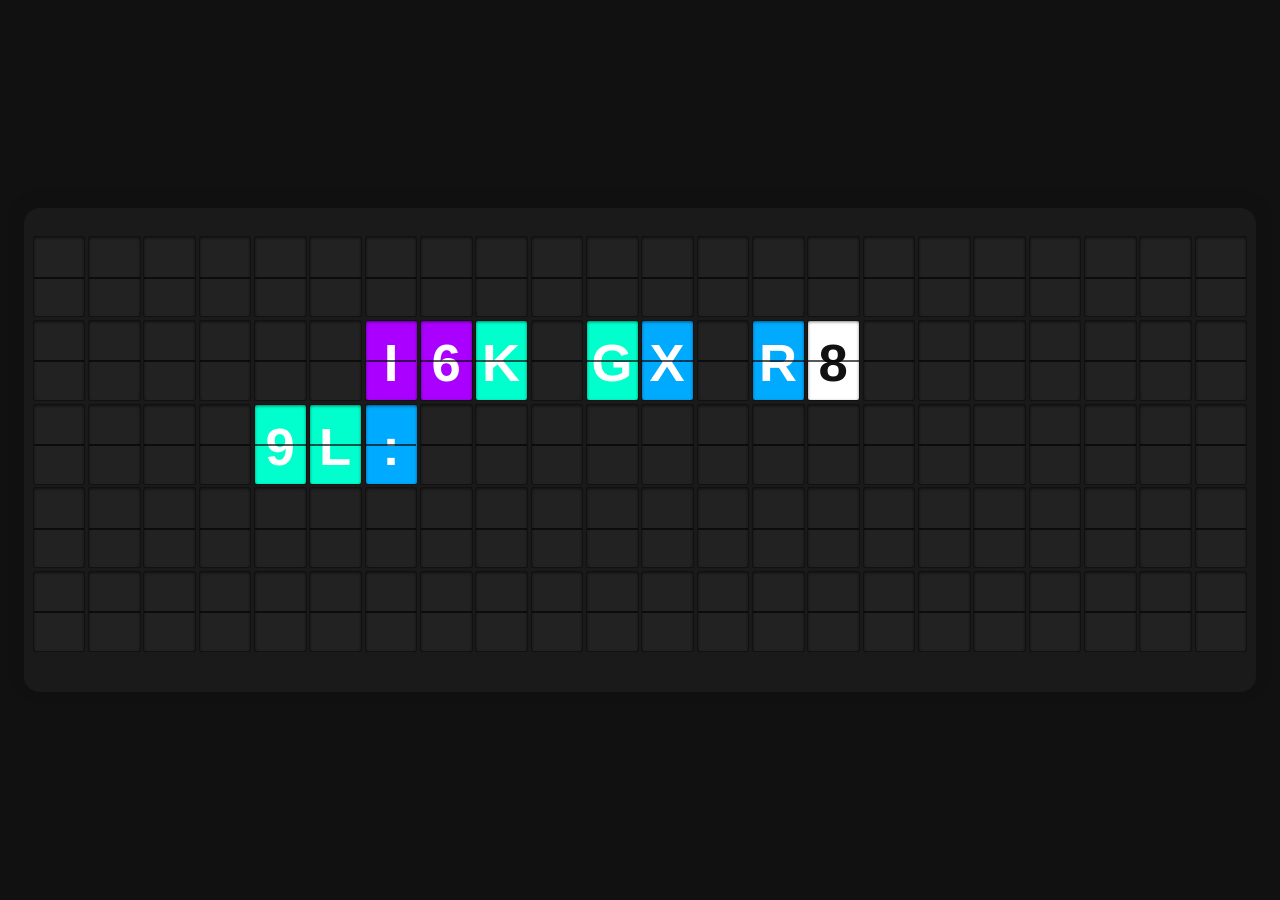
==== index.html @ 700ec1b5 "FlipOff screensaver" ====
<!DOCTYPE html>
<html lang="en">
<head>
  <meta charset="UTF-8">
  <meta name="viewport" content="width=device-width, initial-scale=1.0">
  <title>FlipOff Screensaver</title>
  <style>
@font-face {
  font-family: 'Barlow Condensed';
  font-weight: 700;
  font-style: normal;
  src: url('[data-uri]') format('woff2');
}

/* reset.css */
*, *::before, *::after {
  box-sizing: border-box;
  margin: 0;
  padding: 0;
}

html, body {
  height: 100%;
  -webkit-font-smoothing: antialiased;
  -moz-osx-font-smoothing: grayscale;
}

body {
  font-family: 'Helvetica Neue', Helvetica, Arial, sans-serif;
  background: #111;
  color: #111;
  overflow-x: hidden;
}

a {
  color: inherit;
  text-decoration: none;
}

button {
  font: inherit;
  cursor: pointer;
  border: none;
  outline: none;
}

input {
  font: inherit;
  border: none;
  outline: none;
}


/* layout.css */
/* Full-viewport dark background, board centred */
.page-frame {
  min-height: 100vh;
  display: flex;
  justify-content: center;
  align-items: center;
  padding: 24px;
}



/* board.css */
/* Board Container */
.board {
  --tile-size: clamp(32px, 9vmin, 100px);
  --tile-width: calc(var(--tile-size) * 0.65);
  --tile-gap: clamp(2px, 0.3vmin, 4px);

  position: relative;
  background: #1A1A1A;
  border-radius: 16px;
  padding: 28px 48px 40px;
  width: fit-content;
  box-shadow:
    0 -4px 20px rgba(0, 0, 0, 0.1);
  overflow: hidden;
}

/* Tile Grid */
.tile-grid {
  display: grid;
  grid-template-columns: repeat(var(--grid-cols, 22), var(--tile-width, var(--tile-size)));
  grid-template-rows: repeat(var(--grid-rows, 5), var(--tile-size));
  gap: var(--tile-gap);
  justify-content: center;
}

/* Accent Squares — small stacked blocks in top corners */
.accent-bar {
  position: absolute;
  top: 30px;
  display: flex;
  flex-direction: column;
  gap: 3px;
  z-index: 5;
}

.accent-bar-left {
  left: 18px;
}

.accent-bar-right {
  right: 18px;
}

.accent-segment {
  width: 14px;
  height: 14px;
  border-radius: 2px;
  transition: background-color 0.5s ease;
}

/* Keyboard Shortcut Indicator */
.keyboard-hint {
  position: absolute;
  bottom: 12px;
  left: 16px;
  width: 28px;
  height: 28px;
  border-radius: 50%;
  background: rgba(255, 255, 255, 0.08);
  display: flex;
  align-items: center;
  justify-content: center;
  font-size: 12px;
  font-weight: 700;
  color: rgba(255, 255, 255, 0.35);
  cursor: pointer;
  transition: background 0.2s;
}

.keyboard-hint:hover {
  background: rgba(255, 255, 255, 0.15);
}

/* Shortcuts Overlay */
.shortcuts-overlay {
  display: none;
  position: absolute;
  bottom: 48px;
  left: 16px;
  background: rgba(0, 0, 0, 0.92);
  border: 1px solid rgba(255, 255, 255, 0.1);
  border-radius: 8px;
  padding: 12px 16px;
  font-size: 12px;
  color: rgba(255, 255, 255, 0.7);
  z-index: 10;
  min-width: 180px;
}

.shortcuts-overlay.visible {
  display: block;
}

.shortcuts-overlay div {
  display: flex;
  justify-content: space-between;
  padding: 4px 0;
}

.shortcuts-overlay kbd {
  background: rgba(255, 255, 255, 0.1);
  padding: 1px 6px;
  border-radius: 3px;
  font-family: inherit;
  font-size: 11px;
  margin-left: 16px;
}



/* tile.css */
/* Tile Wrapper */
.tile {
  width: var(--tile-width, var(--tile-size));
  height: var(--tile-size);
  perspective: 400px;
  background: #111;
  border-radius: 3px;
}

/* Inner Container (transform target) */
.tile-inner {
  width: 100%;
  height: 100%;
  position: relative;
  transform-style: preserve-3d;
}

/* Tile Faces */
.tile-front,
.tile-back {
  position: absolute;
  inset: 1px;
  backface-visibility: hidden;
  background: #222;
  border-radius: 2px;
  display: flex;
  align-items: center;
  justify-content: center;
  box-shadow:
    inset 0 1px 3px rgba(0, 0, 0, 0.5),
    inset 0 -1px 1px rgba(255, 255, 255, 0.02);
  overflow: hidden;
}

.tile-front span,
.tile-back span {
  font-size: calc(var(--tile-size) * 0.65);
  font-weight: 700;
  color: #FFFFFF;
  text-transform: uppercase;
  letter-spacing: 0.5px;
  line-height: 1;
  font-family: 'Barlow Condensed', 'Helvetica Neue', Helvetica, Arial, sans-serif;
}

.tile-back {
  transform: rotateX(180deg);
}

/* Horizontal Split Line — subtle mechanical seam */
.tile-front::after,
.tile-back::after {
  content: '';
  position: absolute;
  left: 0;
  right: 0;
  top: 50%;
  height: 2px;
  background: rgba(0, 0, 0, 0.65);
  pointer-events: none;
}

/* Highlight Sweep (metallic reflection during flip) */
.tile-front::before,
.tile-back::before {
  content: '';
  position: absolute;
  inset: 0;
  background: linear-gradient(
    180deg,
    transparent 0%,
    rgba(255, 255, 255, 0.08) 45%,
    rgba(255, 255, 255, 0.15) 50%,
    rgba(255, 255, 255, 0.08) 55%,
    transparent 100%
  );
  opacity: 0;
  pointer-events: none;
  transition: opacity 0.15s;
}

/* 3D Flip Animation */
.tile-inner.flipping {
  animation: tileFlip var(--flip-duration, 300ms) ease-in-out forwards;
}

.tile-inner.flipping .tile-front::before,
.tile-inner.flipping .tile-back::before {
  opacity: 1;
}

@keyframes tileFlip {
  0% {
    transform: rotateX(0deg);
  }
  50% {
    transform: rotateX(-90deg);
  }
  100% {
    transform: rotateX(-180deg);
  }
}

/* GPU compositing hint during animation only */
.tile-inner.flipping,
.tile.scrambling .tile-inner {
  will-change: transform;
}


/* screensaver overrides */
html, body { background: #111; height: 100%; }
.page-frame { min-height: 100vh; background: #111; }
  </style>
</head>
<body>
  <div class="page-frame" id="board-container"></div>
  <script>
// ─── constants.js ───
const GRID_COLS = 22;
const GRID_ROWS = 5;

const SCRAMBLE_DURATION = 0.8 * 1000;   // seconds
const FLIP_DURATION    = 0.3 * 1000;   // seconds
const STAGGER_DELAY    = 0.025 * 1000; // seconds — delay between tiles
const TOTAL_TRANSITION = 3.8 * 1000;   // seconds — full animation duration
const MESSAGE_INTERVAL = 4 * 1000;     // seconds — pause after animation

const CHARSET = 'ABCDEFGHIJKLMNOPQRSTUVWXYZ0123456789.,-!?\'/: ';

const SCRAMBLE_COLORS = [
  '#00AAFF', '#00FFCC', '#AA00FF',
  '#FF2D00', '#FFCC00', '#FFFFFF'
];

const ACCENT_COLORS = [
  '#00FF7F', '#FF4D00', '#AA00FF',
  '#00AAFF', '#00FFCC'
];

const MESSAGES = [
  [
    '',
    'GOD IS IN',
    'THE DETAILS .',
    '- LUDWIG MIES',
    ''
  ],
  [
    '',
    'STAY HUNGRY',
    'STAY FOOLISH',
    '- STEVE JOBS',
    ''
  ],
  [
    '',
    'GOOD DESIGN IS',
    'GOOD BUSINESS',
    '- THOMAS WATSON',
    ''
  ],
  [
    '',
    'LESS IS MORE',
    '',
    '- MIES VAN DER ROHE',
    ''
  ],
  [
    '',
    'MAKE IT SIMPLE',
    'BUT SIGNIFICANT',
    '- DON DRAPER',
    ''
  ],
  [
    '',
    'HAVE NO FEAR OF',
    'PERFECTION',
    '- SALVADOR DALI',
    ''
  ]
];

// ─── flapAudio.js ───
const FLAP_AUDIO_BASE64 = '[base64]/+1DAAAAAAAAAAAAAAAAAAAAAAABJbmZvAAAADwAAAJMAAHjQAAUGCgwPERQWGRsfICQmKSssMDI1Nzo8P0FFRkpMT1FUVlhbXWBiZmdrbHBydXd6fH+Bg4aIjI2Rk5aYm52goqanq6yusrO3uby+wcPGyMzN0dPW2Nnd3+Lk5+ns7vLz9/n8/gAAAABMYXZjNjIuMTEAAAAAAAAAAAAAAAAkBKQAAAAAAAB40ModWwsAAAAAAAAAAAAAAAAAAAAAAAAAAAAAAAAAAAAAAAAA//tQxAAAB9yHNTQRgAHAH2j7HpAAAAZAAALUYxjGxgAACr/rufu/u7u6Ihf7onu7n/u7nEAwMW5+DgIBjlwfD+XB9+UDCgQBB0MdP+XB/u/wQBDSYlDNCo7MJEZFKAABwAG60nG+J4xtRKYpmHAU0MvJejkfLAFphgZkE1iws+J7RWHwpjjGolEDYyXJiUkQLsSXbmkeIcfrUSZ0evjlPmSJFc//U7L/56tZv27ydjKI9V4y2+epvvsOkr5VJCygBP570DrfbKgfBdRbVcg9yv/7UsQGAMvlAUCc9IABbh/oeMSZ+H8iFOhZ3KROyTK951DybU6KFsyCpmNIs1mDmIwm/I4zfmopfblO0TReaoopUUrKZUHVWz95i1SjTJJPFJKTyM2I29C3ObR2FWaHoNPJE69QXySWArJDK6oZ+G4GyUDQaQwwMIDk1aNTklEu67Dy02zd7dSvpF9X8bjnp13+qvgg26/YXXiwceKAowTHELhnayd1VzGdn7VKZOWYFOYi7c6+MLZkCX9+SBynTVMPCO0WaIdkUyAAADNTkYvh//tSxAaAy6j3Rcekzcl4HWhQxhm51m+XUutFWixMHBEyBcjZUQsHYqigW3wyGEamyOLKxd/[base64]/+1LEBoDLTPdGhjDBiYafaRDDInibg3Ox0UlMvkwoGAs9ZAx+iTLXvgZloLOI7u0fZ0o5JTkE4S3DPXJRgAEAAgYgcUiYhzzLfzyr/JwenRkNlQ4prfylDFlaiyktO9qZQFvpbJCQdKwOhqDZgmBYVERyORXEMweqY2YXntHH8MGsZtDCAAlUlaZ16IEGrUkUXSByAlMgeSEkA4QwtYSdPNwhflJE83eUX3WWjVksH57TCCaB6QwhdmJqFkiansyQcdyqNmeHQ0EAAADB4kqL6v/7UsQGgMuw+UnHoM/Jbh8o+PSZ8YksUiuMk9FSdSkPltoonwwoeTSrRQ+sHiBKI8CylElZ+bRj2b1rqORyFQYeB4SFAaIL9/n6coqWvXb+YhWlvOh/K8FGrTTmS0W70o/nLZZFZGh2VVUgLuLoeh5EIRiwjWRD4ibP2q0j0OlWI2Owu7JK5ctphdWmG1JseT18l1Z611rl3JJCtEFSd5MSXw//yH/14vKp7ez2xUXKIu5UjurKciZ+yRemm3bnupR5uqm6dG0EEDRIOap1hDwg//tSxAgACeiFT8ewaol1nuk49ZopogIvTEOpaXxxB4lg2XJWV7a+oCADRERTI2C0HmzW30hk8mLpUxwZCBB5WMqf0K/Ui5b8SDiaOQuPm7u0sV9plWKd2ZiMAAAYyZMxok8OE21axnUtMCMyeScYGVWRT6ePYZJ2T4JdO1WLoL83J57U7Ug8o/3t9PQHtSQdiGUQQin0RL58/9xn/eEWX3WCAamiiR662CUw7d2hF/8XKnZ5V0UxAAAQHEJQhHsG5KBE3MmS2SyqqPFpdlZak0j/+1LED4AKmPlJxiDRwXkfKnj2GRkxOlfN8ejE43nhRqT1ZAoYWzdVYhDTZIQLHiuPTj9k0Ip7/+bk+ZSqSvJK+NeOLcrJkG6ukrVpmdkR1FAAgyImEjPY7C2N4rgkiqCUVMHA7kte4fkBUDAmCODnkEHc8nWH40d7vD8ULyCH3/9uWwhzBsnk0xhc1H8Z2lplq8IOQLTaMd/pQJvOzGRNPMbvsXvTY8mPu32mqZSBQgADlyTMpsD4cWHU+H1iEsmhiER2ZKX4oP1ZeJ+kWr7MWP/7UsQUAA5tAVekvYABSh3p0PYYabCpGoP1l7liAQVZIXPut2eWbGy4ZRlkyw9JJWPrxO/jkOVaehuvSO2qSjEkkEskAjPqatUwtMnJ9SHXI3OetVYwvdfKiGYMk6A3ZsvtbvSIJuEuJEpCgyAcFTJMQrjwQh3TXg5OveInV56aBTBWrhz0eXCC3V9M3JMJbuTjd3Wra041Gdd/32Z/7tbN6ea+ZlLExSKLqSebaqOclKtnC2bNkEM61fhTrxQJlmOvm40hPhdizB7JoIIRnSLN//tSxA8ASmzrSoekyIlGGeo6mGABXIsHNLzwxGvystK8rWp5WVpzH2sQBk7J4V6fa3e2fs/5DXC7MxddqmUyqtyR5jnfEIwbwWglCstMqECAD2Eg6D+MRJLggC5DEAG45FEOTU6O9LIg2yaRzvjvBJfNI55Lmf7idOT///WUnUHJk5QT8Kamb7W98/9fvv8zjZF2X9Z4UBXjsv1MaEy2mbZWdoRVFAQQDANQdLUjrMk1dL5nOwJPCZ6VCoG8bithxk9gFqBhjCQ46DmWArRlCcj/+1LEGoARIPdP2ZeAAXoaL/8ekAKaK1vqAjBSlPHVC5RC+cz+KyDgdUtphkd4fXbnfb2fekknWSb9Evof/qfkjmzsH/8kdDP/7MbxwZKudYarjsqtlfzrjPgQ2i7hCr+hc7x5R4XP/+h3iHWmZnZ0ZVWyttINsAABRMCIUwpJCUIICPlDoHCBmu7ozRUB1ErtDSEfzJJ5ALhskJ102mWdux4Mjw0KbjGp5c4umiKpNy8bV9//P/ebJNL//3f///UJ3MpBdxFOqrtlnogcx/qAlv/7UsQEgAps7VCc8wABlZ8rcMMxuT8g5ZHgkIx3KeGzpragV4IemN9pL6GTZjuCpNWPzGw1I+eefcl0qWXjpZDHkCDU0Jt+0Z/Eff+ZIQ9QsprWmYTSfTDMi/M67riDLlbzsQEOcGUBDXcdKyYUh+ClSsPrnwBkyzAt43PO3G47dBgcpR+LGKgnCLc2f+9Fqo1ITDCsWLmWJ2YF2uyzZnuxlCXiSVVB8YlKiGZnCZeak5s4fO6ndEiHGxW9ryoRsoVTyxFqclstkIBBgKBmBsqR//tSxAYAClzxVYYkaUlIHWmQ8w25BmDVqAHSHAYTHSYGTsE2JzSSSRUt2E40UMOqR1BEx2GJyBka4vb0QCAwgqDsrIRf+zN//+woGJBk1Y2cBNcVSZ1yCBLBfHblsmkKQRAFEYKEHGaJmq480qwopfTqBK2MIWzQUlrJ8pjSZ+H4nlMrP+YEm/sz06HP3bSNCAgkYQdEwpiGPXSEU6ptMx7HZj0CBrojoDo2dUYbBUlHVEEAgAANQ8HoYi4fg6PCMnEZCfGATCfAuOCg0ukOifb/+1LEEYALDNdN1MQACeqfKRMy8AA6yRroIJDFHFCOao6IGA1MMIQma/PEhBWHYYOD2jSb//iZ+K/g37VUixw+T7KgcSipkybCUslWnHNo0iSxN6keGmA8mVNYeZrGDDXJhLdmaxGfcQ5EaTAZKRXU1yVblOrbW5ItUQFmKk4URSHE5qCKnkLpiaKwZkmY8quAmYyvcP1EwIU6/RJ7MuY+Mxs/LGwY3P5WNegTRO4HBCbYjA7xJDrplcL23LHnqyKbEe0S6flWvtlPnAMIQEAAA//7UsQGAAu032OY9IAJURnr955gAylUpXHdpHBntqNEbWBZbcBgUXl4BAgEhxRfUMicFQ2TuaVQq/8A5sABEF/aHq/7+kBawoLQZYmzSLya//TNsNqEkrVQqsy///5QEDDC7f//Wiza2RyIkggYA9wlLwQ1KgEreAlBnHysrtD9lsUkTQcmFgFiJZbo3D3f/7R/bpntCozKs3e3yHvvZ9g5O///D34z/t/d2QiIhsbpnnntOtYR7/XHiIiLtpp5hkjIQGAXg/iUCCEOU37gNAQa//tSxAsAC2DVX+wwa4FGH6msww24DlIqu0OZqB06K4g3jVIqGbiqJldDh6mMYjQmwGKhk5w9Ogg4kM4Jin+SidWAjfYZxiNT+o9mxa6/wGjqyTOARkQZIgloUqSkiACCo3DAclQ2wTB6TqT9QQg/FLcQo0lqqOKfNRY1AssGJH0lhiFILnXXhFUxlnlnuY1E1QKE04Wn+Uu/8N/cgMyiGy5iHJq7eWhvRxGYimlWZkZxIAQQUgMAu5jKo+pi2JhVLiI8XTIvIBcw4L9xRKLp+Qf/+1LEEoAJ6JVTx4zRCVIe6fqYgABzBA0CV9EdyLI3vK3yXWgpZSAKTZC10sOJtP/ZtlhdD69e12YhUWUI1OmFXNIcVIAACBIDEWBaVBWpKlSMAOBQwFQBvyRCBUJgAxQkGDappOsRRsj+ZVIaJs14EZBp8Sv62Sw2zbGrTTHcmXX///L08rONd5rqjDaeIXR4n+c+kmum0tc0ljTYKBIDIAQcQkjOFu5l4UByq1dJpCVYr0Nbl3CVJ2sCoGBCaFpu3FBaDkH43qFlZ32LuoYwxP/7UsQegBIxLVW494AJdh3sux5wAczzJ63qzOJs53hwfsGCfvmSMqI0CMhzK1w4DmPWbwchxIRv+XeaW/l7DZ+sofZHkgDoxHiQ8wb58a1tyvMfnEQhYQhtQtZUbP/////9f7///6LOsKlnaJeadmVmM05AAWgAB4m0kVclm062ZxNIIUf6IaFa+RqjBaQnoRGgQCcSihA0RBWBUbD5EFpuYTxOXKhGBXjUa6pIljhFHj//5yjWy//7mlDUU5R21WY/G+FCvzFHlzZ2ZRYAEGB8//tSxAUACozhXdzDAAlHnyt48Q5pEJEUA9OhaJBbPzsOiSERyH5voJMmkMn5H8b/yFaWPB1kC53n7F7Gt6yzM24NsEx7////////YgeonSDpmI7v1rqHq9IZ0sQ6MLKm8Gjy6qKBhhYv5ciDj0lGqD7XBLi3KolyrL63MaRYnC/7b93KDYw7YXKcTBAQVuGM/ldS0KJLCAQgoyl///yARmsarIoCJGNiOKUYc6p6lKD5ajtVJTZAEEAAPkF8QIV0mbEnj1MEZQF3MDIZQrErKSL/+1LED4BKRNtRx6RnyTsZ6jjzFfHd9rQ3qs+OHZKpkGMyVdYFEkp3bU8VIxBQauCp/3W0vLsKvSiBjIJOhiDM4mYkhEgk4RWkMqujIQAiiRqFyOQyUIRCOsZSXVTqxuPUfQeuz7MJqfdY9j2TUx/pyr09q+ICfzNr/n7bVpM8MA4FEmlL7/06lEXZDuQw0mcm3K0rZf0fTFNGQjIAAAAWQmZ3B9HDBSkWKulBc0Lrtq3MIg0UElDzBdzCJF8ef+Lv/Nk/wOkXMe/5ILDpjgqhLP/7UsQdAApo+03U9AACYiNqdx7wADDEHf/////+4nFD9B7e8zZUskMMdoSP+SLbczltkbNQQDAQBAtgAJ05zLSJTShSZ3F4J2olUuVIoUQTVSvC4EoRJfGBnVxcDsO2IwF9aW7e0LJ+JnCMlDm0vvhtsKGdcBCNxdvChi1epI8U7Z/cnZMA6EeyE5FpMsnqFUj3xSHp9TTO+DrHIHJaU/ScqVGqOe99WhTflkKRHRkE01Sr9quAnvuDbdaf////nPO8juyoKkl6Z1SIgxYBMDvE//tSxAUAClz1Wdz0AAlGmq30xBoz8BirCFGWqi2orbMxlvck45KuAWwwJrsof0kTCEjRw8Yn90/8QW0O9I/00GUWUQkzkd1L3zBvd8wo54p+hrvzu8Vbc1t03wMPQzaO7WNNJtQDRiMA8Ii/1aEfmRoWwDAfCUEBW3Csce4WkkenVXBjlpRbDzOntU7/9pRluaFhcIRZVPFY1/o1Fq7tqIkwcRanmmvOaZtc4CtIH6V2xy2IIIpCmMc3kkcpBSCp5pVLaeStkUiscRCaJNzd1t//+1LEEIAKEOtTZ5hvAUod6dDzDfgqx4pPePQMsvqRjLMLMmYKZyNQpIKaAjFRPlYGKb9/Tdz0R0YQ7FYauRMikwNpyQu2luoKFj4L0qi+GWhRfTCONSnSoFa1vVJgFBhQFtUYQjsx2a5vwuiXca0/9zSzWX2+FEwY10yQIEM271V/fx3L0sYUS9CXE2eTE2xuDJ23wmyQXFZlZlEtBAAEiFYPsZx1l6JYiUcaacN46Tpai5qGsGCGCtGOY0ZNCOIglWVZnIhh5pJ/wWbENf9KVv/7UsQdAAps01PU9AAKXp9oczLwAMcL2cUfM4tX///[base64]/jZRUotpKnP816XiIZ4iHh3Z1ULbJ//tSxAWAC+z/h/j0ABlQHSs7noABGxIOAACTaLiXkijqRSsfvqQliigs9dh4HgHgcOGhAJgbjIDkWvgs+BVnFf8PyBEsatCock/aXi5BlotDxrNq3/z2ifr9//4sKZhbvdSNvlf///ykZ6yIyrCAgAAHyfQkCFKxc2VT6VoRbe3JxDNcToIQiOSYfNXzanokFz3dbwYlVQxVHpTVUxJYuWLhHb3f//8K7v75BhA6kRKneeUtyK4QgxEAB98B6lp2aUVkNo0gLoyg/C+l7WzkQA//+1LECYAKeJ1fx5hxCUKeqrDzDfGh1FxREeKod5ScN/O0ECeLRn8zGy+aINiyNGmdJR1Cl41/I2oNvoQcjYnpiZfTJpZomzIJj1goKTCysEG6TYF2ldrl1iKJBAaRJzIJ8okDMmDyjPVOuD+fsKhkIZQHVssosyq5Mt8oz+66VIFovVNvt1l/sj8XQZxAgboFrMx2+/DtpGd2uhHqq2n0SpRCzZRoNVaYZFZlNEQQHKQBPGMri8HKpDcZ2p0qMqQaNFh+IkCgmdjQi5q6IFsvof/7UsQVAAnk9VfHmG0JSB5quPSNGVo+Kc0DkjBG/Pi5wMBgYK7sid/kP/iHMFkVzL3Xueqd2BHKOgccOyqZogIAABmCMoBfIIhpWINeaTphBonIlIRpxYIKnEKYdMDFBN9EFIJBvSi0sD8ADQhROLUG5jxBWQ2D/WH+LggW2S3sHQsGaYw8u1OuTg3HKoiJqnh0WulwF4DysOZbJIPjUI5THha2JJ08eo0iHBIzOxFD6/c/x8snuQgWcbmydBCd+uxpRd4tGlIXE1EZ3u/PZAAW//tSxCIACkDbZ8YYT8lJGuts9Jih7/kcrnMpIuNR6mx50FqfXXb0gIjR6i+nKX0kQJWDA0kJxGJCoyXcTcFRKaf4o67bImil1JszHuZP1yMu6MIy5Gfkoyj5iUftVTP97yjJqLoqNIoy+NWvkoySWiu5/Tdlal/nLb2Ag5CwMAUBuGYLjuCAM3hsbnZafgL5YP1iJko1/90V/OlrK/7nXeiuXZSDr/5J+WauC8T8zjEfg3Yd9WO4NxCOCYrwtGi6GsheiwY8d0JLOaK6MiBACgD/+1LELYAKNPlXZhhTAUefLHzDDdE9k8QBJQCmWBcuPj6V6omkofUqZnU4mN5ZVEDZ3oT4nIkHSyDUvzydHeAyDnXuX/2anPVPNuaQRRYYOYjBUjRQm6Ir1wMGGB1qs0mvkYSE5EaQGTwNBTnedmY6RbGVFHaZU7luKehzdexfI+YNRQ7b6KkiRRRI55//+fp6clrQXaBc6zNv3O8tXppyf89HSRRkij915nPs5lVVJJevCSxY7wrIjGIoAggAAfAAGQKUIHiGZY6mDoixytKebP/7UsQ5gAps9Vd08wAKaqBqvzLwAN7sDlAIhLUBRvS5QBGiErFxMxhbnKc3B5KAYArhfSfHgTwQgsAyyFNyZ3Bi1JepjQFLjEqNI4uZX+bbcDrZ3Ay36vLYZxTI7RpF1aoMGLeROMiHqumKXTp/FuGN//12f5Ly5nmoHmv+bKaVydV73G90/tv3/c4exVmDiFl2ZmZlRtFpQB+O8eYDmLkqWQ6S5Ks56sRonkeCjsFmFhSiASkfkd/lPiEXbk5Ku777l////5j9ssEU9Tsxvj////tSxCCACkC3c/zzABlPnasymGAB//Yi1Hg/cFvQFnYOENQBqNY3RTStAAGBwMhDiaBkYCaPSCoRrzIQV5kJJDTakENIxzxLUnhun5n75R0kcOSOqqz+mh5rQ4yUbmf39a8zNVvrf/Tz6rWrGp59JG0SJJPPkjTZr4XHZDWVd1RUQgGowAAAAcAAAADa480yMYSelYZa0RdNQFtn1QVaFVHhlPFowE0M8/kiXw91ARg8FOciGJ5FsKfVaLZ0o7Z7MU6oP9H7ocY/VcCqA+yvXtX/+1LEK4ATWRdV+ZeAAUuZKfOegADw4jHH0TsvZPCHl6IyTwuSjlJy3q3Fokz+PaK/Q05XBBiZC6kyz8sP2wqvd2TX/52D/OBNPXNn/hXrCfPq6//////i2L1OsQAIDArySnirAUqFJhFrpzjKxgQUJWx4bOKF8HmFzd4kJQeCANBGJZ+ut3v//iv+g+EwgiEyKMEMXMH1///wiJb0PFRHIVhcHxA4QcnKKDF6NhlgBgAwAoHUS/JFw+WblEgVavbvKu0O//+TE4Lp524Wb6lgqP/7UsQSgAtk/1lEnTxBTh/sNGEZ0BtQ6bhCqTybCEnIIoy7WIwgIGGvM//lBIE5Emix4xyguwjF0C+4Ky5pBOa6NLJ0zAufHEYgE9dsNiYAQANAChIfUQIiD0T2EGRgq56HBfZsTzLv542qo9F2hijU4m4a0JW4ySgNIMTQKnf//+/fe2LqLh0kCZRkpopELoigLQAxUkpXcHh31SR4HVfttqCgBUk0NVSj+LiKEoNCeHxifcUW0ZuYeNP3SvpbVHaSjWdVdN618xWeqv6JldoE//tSxBkACnDZVWewxQlBH2u48w4Yqw5ZiUmLOdtp3n9v+7tpelX0spI6isM/3SUIHcSdKhf2QXVBZZYRYAEGBdxiCVRci7bFuOfivjoQIe9P9WtMBl2/E5+fttaAa06LKLo+uaID5P84EJq69aAEIk+8Qzp80vTRLnoXbJRdA+CJd92REButdkn2jIABA5E6KZJSJRSk5UiHKdEnIcjuSDoh2hgZmFxkZVLJHpLsGcSAoKGZm1sNpVLYcMZIR+tIzb/mzXLyIKAqgEBFgmZXWND/+1LEJQCKPPFZh7BqyUmea6yRmeC/qqR8FLsk9m3+aREhUIB1EKBUIQ2BgVj7gwTvphHKBgtL4AQQjIEnYjCLFN4vobB9VlmK0hKdmTosQGAZVdprNi3aamzC62P7KRJmHEQoYFmFnSom0Z/7uD2VWGZEh2IAADAgAsJTBEDwfBMOJgbNLydQeS0OzETyU4cKBbaSNQNlgpagtkt8nMJFeiAuFJukKCKMGgV1ef//94pVulL8VsspNc2J9CYY0DvK7HOmAIwamxeyaQE62Nojd//7UsQwgIoc+1nHsGHJSRzrJpKQAIjfdwvby62q3+tYTbScu0ozzEzZ45c8vNyjpA9W4wIlyVErmxqX////6aATAFGwiCQKoCYjiQPWMrXCXjNQsSvbpKoCQTKpo1UzMjIEAAgIgSABlkyg3SoNMvbM/7Xo077lm0YCcBrI/qGChXpyuDMLaTpWVLYzK08CdHKShOpPWDFFcCQF4E/LExF9w3KCFRnfRUsq2xNqvZxUZ53j7qVbRbxRsaTMAwgnn5Yf/djftrPnchczTjJ6VMI+//tSxDyAEzD3U/mHgAFNmao3nmABOWQSJUxY0Jmz/ydl/R8WM4PImi6qg+DRYU6FTvwQ8sJTY7dIQkAAcApB4mc5qlfbT1N48kPP1AJ+DAYo4tKkmaoZFHwY137eZn/u6zMJ7J809BE0kSJCQwKThSKM5OZ3d/ds97jv/2IcroK6IKTXIDf/8yN+NORpJEErAKseYStbVxfjoZVwo1WvOEU3m1OotwzHf+SF3u5bVgN+fSCHBmkJ7I4V7r+7mVjC2oxsv2yqqI6vbQhDqrMQYp3/+1LEJAAKBPVhp4n3WUqY7L2GIGGnfyOo0jvgBdbzNMS0HMw2eAMPIRJCFpRWAN5NKxkCZkJcZiWCQTmE5gjixjunte8rBjD2PLp0inII3e//uOE3LKNEO3iv/lN7ipaPqqSi7LEQ7/HwGf/AA6ftb6ZAABwYGCO6NauihjPWqFGUenDWHS1cFfbYgbgbaz578TF9FZqM5pHbZ+GKAtFlCMyyhjQvOygfNUv05O9tawHzLj2zObR45UCUhCUnEU4JyWL0MfD4drnKI6jtLUBCSv/7UsQwgIxE8VkmDYsJPRyqUMMN8b26877ECcNYNkScxTgWFQhlhODYgHojHZqMWcidgavz0QJZ+cqz0Er55msidDypKWqrhj7EEuaaxrKbLn5f//pY6aZogr0GWOMbPjqimZ0y6l71K2xAkpa84zxQfBogYki6TZ3ViUWlkO2FgpvHETgdC6+tQKlQSTsRSTLWGe8pkBwlPQxLigYEOrg4GjZeX//60mOL2UiwXnEMoVhosp4qlTIlXYyzBWF4QTIYuE8g8qw525PLlxY1yKs0//tSxDWACiD5VWwYbQlSHenSnmAByUVd/3dOMOUWRdxv/Zw5A9IGtA0+xZt9ZLUxKYLYDdblZ//////////yKCKSaKy5z/mbpySt0kYQtErsxWp+NkoogIAAABugAxWswBFSpRdQ2HpWlUw500UWIEwSXNt1Yr7G6A9oSvKYhKjhiSqo3FVHYixkrDklVhWPSWMyFG9GaTOKROjXLH1MooCFe+0+qzWQ9DSvZ8IEyjSc/10VDhHW4H/+VPG//8HTJEY3NmRkcf5wTTow50/M4Qn/+1LEQIAS7PtJuaeAAmUcbP81gAJy4rlCW25oui9oY6cWfDg/B75rygQD7ojssszM6oqGdbZUbiVoAB34DWksI1SRkmkA02ABrXl0TQtLGDZftLhFJlpEUuPfkr6JoLCMPJAyiYgb+OGZQqnTwZPEZTLYZt7zzHxpoi5y9TDcars3JdZ3bxspXqxJCwOuKe3jjKf/f2OZ+wGsnSRHAUiqkGC+tTTNWlpeUnM+f6VBtKGEEksoAx0P49ard+tLgudUZynw1VdlVXhDMEAAcAjgMP/7UsQGAApA41X8woAJQZ8vOMSNbx+MewHpAeBoNw4WjmS0hXWDuAjCRmEx/qLyKyExSezCx0M5hf4xrAzCYgLDRdqCuX8c7YlE3xg74sJDR1IkzpMHX+ZwyltYZmdmZm+lIKj6SQ3qTx/CAFgNBKOqF4UbeSlV6RzVpRkxOxZ/6jsp6ACBw5O8Jz93mpy5QWTIieZp/38yO06dQifSZHwRi0cPpafM8DBKP2okWmiHYxAAABoNgjWNgekGQerBzIQgiCRB1ZHEHUcA4SpEosDe//tSxBKAygDnWcYYbklPnWmQwRpBwNVI26oIMoIUdAaPm6k2coZs2ZjZm7J6t8b1VNwq/Si8OyOGFUBXFReQJRE4Y0gSxyAMmMCoWB8OCPjpiakxJp2sWMLegXL8oMckW5ETlwtnzNmebCKZfkqT8o/UXEGECjDCjTcfz/2fv9nsZyaVqY1SUx4L09P1dWc76d0NFXtvrqlkDiTRbN1XoQ0oW1DCQxCl6ZD1GxSODrITNGF5fjlSkjjlRzdkn4eyZ0Nnf52Y+zyfa04LC06m497/+1LEHoAKTOlZZ5hvyVAb6zKeYAG1PfL0hOBAFkDoIQOyPTQIM+kEeUjv/32SIAAgGQg0PLaXBEqU00ApmmM8RSea3BtD1b2bC0C4qa514i1vh1olYDJzR6JVfG1tOs055NRY2Jr4z58dv9nHl63Kz/V/3OFNlM6n3O0i5mCqRFl1eHRVRVQwbCIYAAvAAV8wxuLqhyl7k00d3SVUYunW/KtzyusqxQNYSLw6xbXcRRn4diHF2DCQw/F9TKBYhIYLIKQYN3xusWD6fM4ubYXAsf/7UsQpABNhFVX5h4AJRhnre55gAcBDm5C2YwoUsCdwfwCdw4Rc47ebBpDqLk9uw2ibiRoE8BUHOj9Pcnco9FuIVLvVbTU/MtnZ0IpGVGuuzaUb+Yvqev4n////72RppmVjNBQAIDwE0FAuRDWF6W8vhvIpWnTZgYHmvZ6brIU+TmOfZxF8h7aMtzMZv3fH8IfR1FyeTJ3dv//////2jn2QIEIjM7JvaeV8AAAAJOj6XZZGV1QQQIUwGiSU5DL7PewqWQ5Dk/G7lmrGey2bg6bp//tSxBCACnzvY/WEAAn2oqu3HsAAoO9pXtbqodGXX224ZGmeVVVWPkgLjQ6aGHrHvc39pUzF+NR0FoGqwwWuBHskp0aTrGrjdbbr3InHE0UQQACPQAi2Aur4MpQsJFH8fapP852ZW84m1ahNIhIO8YR0XrxRhXMV15Pz/fCsR1A/zAqOo81+knxJPhOPZt5yUm6MOv/Y/PhpLxufbvZMuc5v055mFQWycFomMV135mZP/mf6d8gCXQiMEuM1jmZmZmZmXPnKWnchyACISeg8kHD/+1LEBYAKhOVTfPMAAVEXqrKYgAEPonp4qhDmZQHNR5NTAXQMIizy6me56zMcoyqKh/lk7d3LLvNWnrrRQEhKOS6IKCkqYzE+0fP/+76dFZiMqJHHUtn1tqqSoO8Om3KS1kIwwCwWlYc4kAWqRwLYlg3lMR7EsewaCEBAIpF7LHDBouOPMm7QoUGxV3Ifh4NVZm97+qVZogx2qrnUVN5Wo//d3pzzoHgYeHvmbDx//mHh9Y5HLK3EokyEEyGQ6KAFWrlZxA10a48mxaUrYRCMnf/7UsQPAA45MWu49oARdB3stx6AAFiGpE4mdMigMSxpWocg7CKdTVSRaOcnj3VRMDZP5LnDxuZO7dRuvkoFTCYBcCEa9ev+JmXRzlwL+FYAYCktLS/8JMBIF0TgcY5yKbGjf//8ligX2+0k1+ukqTSZCZNa4AAPxwFheKhWt7FE1JhwtLHcnIOQ4QhBwwoJx9mRYdA1ZQ5JP0uj7PokkRUa5z+WPD0cpJTN/xC/4pkhzaW/ps//8CKaE0iCAKLLCv//nNyoiVYzrogAgqHwpAce//tSxAWACmTTU3zEAAlHH6uwwZnhH8S0ESDZECI74wD4zKYEBehyjCTN5pyKGCEeYrFKtrO7vcJMZ5RxY4ekDy2eN3u12mXt6l/7U5kEW05qmUiiis/zfhxIRD35rXJyJAEBgKfqD01DseAqOj6OVS4mwM46Kpv5kmEfHdQgyInwkaQOIGKyHvv4uCaJTN5SDXXqOzeH/vX22rf92L04YgCSViTyuYrNxr+xFQgQSHiYinh2OEAgFcJeJQzhuskMkIwJoTCL5wIAlvBy+te4xmr/+1LEEQAKVPldx7BnCUEb6njzDfERHgogZOYOoSMwphIUTVVLnylIxzJmMjBKpX/6X1aqtDjHwVVo3nl32bOFRIVQ5EoprCorMhEAAAKsySen+QxGnHDbkGf6KRmEqddnFAFF/9MIvUSrrbK35scla7m1eV+utsI2nps2XOIlDHRv//pkvKTohHvSJRJnmJpMHZZbv9VbyVNQAIcldGTxcPLBVXHx+otVc42qTM//mnRaPOU+Y1/g+MaaFxycd4ityD2RTs5FIAGnIF22XCDPr//7UMQdgAo421l0wwAKYKDoUzGAALHejED0CaSF1TEF4TogQkql1IABWyBRIslNF1MAAeuwJNBVcICjuoSoOk9L6OdWHLLrBs/Xks5neMzE0hkJUw4raL/TtdLN01HVLC6LoBWy0vszTwv9X6gBBIl1xZOWtnz////2AI2qiRhcRWLvHdmNbsPQ5Pf93V4qbITXRYgPKx3KaWggrn//xxy3rMNFbgq81sQqUBVM28UoolBsRh2M/j8j5////7+ulB8q7yL77///7e2TZ2MRywf/+1LEBgALxOmDuJQAEUecq/uegAEABGEyzCMntJAB4GQ6iw+qHXUgAQOxhYxaBxD6hrWbFyzD3b/tMIgahcOgC8r96vweIxIw9sVVf//xo2h4sJSP/VdOv/EAAOpINBc+hwFEX8sLRUPEvDogggAXBXjHUxdULZDBG8zINXK1Ci8Ha52LDgFg2yzgaCGYzs9ma0PW+OXl7RCz033vRBt3KILnpXvon///G9FnsYbwlwmhd1v3RGeJAHvXdqwAYQA40Mw/EckCOB8eB/HogiItMv/7UsQMAAp87VuUwwAJ2qNtPzCwADRaDVMAmJnF4b/Of1Ty5v/eWO9VtlmtW78zKpyz4Y5SzVTJFHP////+2aSdnjClszbSGAz0k5HKp0bNG7jrKTVfMqrKiROJIBEDUAJbKbix1YH/iExIoTFLsulTouJhHoYAJA2GgFAQVtQ3OFB0lFA7R7TScmmS1xtPHSa2D59M3PrPTes3RQOI9+XkQmH5aWKmrm/w7vl9vQLP29bWN+PyodCxxp+n/CXN////+smfb1D6dsW8gBdDgpgq//tSxASACij3VJzDAAE+GWv48w3ZJQGKiKXIBcOIE1JLhfsAzySDShiza2SaBpobqm4fUNxCcc+G6Uftl/scS+JLxilVk3G5v7t+7b3Z2ePv/bLMeppjdjMu20dqFl4SmiDLBAQKBjejUfEvQR2ohHqVWIemHBPt67BQwSNc+al6hwuzMjmeRPvQ5+H08jIg4sINBnPeCFLcypxNCfL09E6ZvQ7QAY2n+OXMLlrbbbWsC4mAbQh+WEMESoUQJpSSJL3XQ/ZXr4odSJc1CR1Dv+r/+1LEEgAKPOdchgzRCUGdKzj2DHmkBBZMwWBneRtKGokBFSyO1cJrhTtD6fX+v720C7QxNsVl1qZRVbpemSuA+gL0jS6I0MYCACCGnMP5VCwDw0gdJheNz0fTtEYE9vEzT9Wm/MsldAJCiysr8oNMWmYU0MxINiZITaWq4CJ8mN8vuWRZuobY4Kn0kVeqMzjbzoaq3zOrhJGiwFWqTKL8SxUHIjzrTyEMiduxvww8WO6gJW6WUUt3Zjjy1mTkl3b59hvStOY1mwnZhEOZJRXbz//7UsQegIo09VKHmG/BRxnqep5gAHmWItZ2+ZhKroaobxm4bzr+T4XHWasZMsoYhApy9MZBWMrkLLqpDqZUNenUnHxYmGkSZD0gmVLMcVZ8i6JLtvMz5xqeoT2avasDLAg59QQI34+f//trz+3/dyFkoTMpE2WdbsKnQ7WyWX67TN1qs0isUmxgBKRIljLQKJt2nsjZM0h4y96/X8McFIp8pkn4SEHOEbPVaL4AiHJGbyxqJWiaKQKpKuBPDkHoWTljHOyxL6wMFGMDgZfjK5ag//tSxCqAEq0XZ7mHgBFBHCt7noABxhaT6jk6j/LWh7nmOpW5ucn1db/1iisXCxeh+TVtuvwrorPRwv3bBMc6jV7x5v30mUQ5RaMNrWVGf///+6onw0jOryyMYQCEE5LT2G6ez9GrlduSqbaK1KqZaZQiDwaLqKitQqkjmF1HISqqq7FEzCWVFtOwxrtm6UpVD0c1df/////wzDIuePdmkWY4peK5GlRFJpNAAAAwUJ/oNcuRuEIJwchxgYyYEoEtCy3q8MeFj+ZP8NWFpzp8PKf/+1LEFYAKcNdT1PMACicfKr8w8AAvNT5n7NVW7mpK614UaTPtiBB21////+7dqKdeY3jrs1tMw9MiBX/6VFY0RolGZmVFYpMrsUoDgBfTKF6q2NGaY11WpE5SUIl8GtTIAOUA9NROk7FMnF0I8ZC8eRDoy+4qklZfUbvByAvM8vxObx/DYupsKlaxTtVHlnOyGENgYUUZRscfmyqVK9ZKZtnAuaPQX/hPS5PfimoUaMK8pjSV+Nf9X1kfXjxP8tjxfZaQf/zSKoVHgzVHVlQlAP/7UsQEgAus5WPY9YABdqLt9xKAA2gAEAAAhB+s8F+/PVwPFHOEjbR9BiPyHIAzeZnyQiWUSCv5Eyiw7rWYpNOPHf7SNDj4edZFDvaSJnmUTZ3+2v7ksN0Pnc5L//XUOyXmn7UUEz1awC27JZHJY0g2URECSKAAQRb1lI8NwVBNZAmmjVMqwQUWm95AeIMWWpRckG9rHPTTQA4WAIF5mlmuRze40oPGRa1j+X+6Gh+KCOEgBP1/+6/8oPKMk+b+m1/////Fhw5HlDdXYyQAALGM//tSxAUASmTlV9zxgAlGHOuymIABT9ED6VzMhqKhoJPpmrA2nrAAaYbRAIOJpnqoMGIT4mgMSZFQ5k4cMIcOpQ0DiwwYc0Kd//zR0sQq8EPLowQxwYDqsPIOzDvABC+zlnTQI7kP0Z6JZcHovL17Nic+t6EPhUYJHtDZqR6ZCRZk2kCCTY5R1jTSJu3qPUgoSwSaUE4VFiRU6a5hbT/+HUkdbpMuQUxpzkO6vDE4zHU0MjPXZndiRCLJSPk0gDgA7I5gqpi2qFpzV8dmCVow4ov/+1LEEIAOrPFh+PeAAXGZrX8YsACcZTskQ3CQrDmySRd2vt0rESpXsKG872V4hKccMd9GgvocO8JyjvlLGTFtZt7a0zszhdnif7xSBE/99eLqmc/U7JBP1ba2et9y7zDrb28eFkw//8BvDwoZNwzxEmhogoIokSAAGCwKhccnooTnLUysQUcPMhgVmzawwGgfzYqLtImE9NY/LHyjecujxQc5bD//PnlUj7kEaNYv/9FtHzxiRP/2//DEj5wJB87UHJ7wl6WSSSSSQIhIw0BXmv/7UsQFgAvw+Vd49IABax3qoxiQAQQnAgV6J5QQ4R9qiI2K9wc2gyWFUBG+B1+PxsiYtAqy8iCxGbJtd/yP/zZ/+QUE6MVkvMB62pbNWDf//pBKfhe1KfuP9Il5TN5/+XZjHP//JcjKoNpAtu2wghAERdR8mNoQjm5aWIPoxswmhJImCKaklW0TE1NJigIIMFY9+abz+5rEHtYfY/VrRWIAoSP6KVk8sb21j//cT3Pf5JMmkX/q00/cfGP/Rw///8UEc8PVQMARIASYAHnXgL0D//tSxAYAC3zlXJhmAAlOG6q3mGAAzzopF0XVvQbkyww21iXsYfbM3znzk9dn8Myfj+VpLJj0zDFUzLg+G9CaVD/c+bLovm8J/ReKAMaySTl6z2zld250JFyxCW+tK67ULK38JyE/011gBAIGAC8ogOGASjmRh4EJsPR3I6MqrD7iAwsAgVS//6THVauiCfa92+Ycl//4OPDHZnYObBJBRM1mRz//+Nfv8ZUeZ+6+pFeTWJzykCF3xAp/RW6siAGBgLx+FCdYyxlGINQ3AiTzMrD/+1LEDABKdQFVh7BnQUAgK1DBmeCIgDsJJq00etnbEyUgRTuYgyCCzGVDdh3I85A+4fMEpL9Yao98wedx6VgxOG4qEqFytqXzjJv4xSwRUF+VTS0oAwxWtaJFTo/XrV8QNjMqnq0dMXZlTuXE8QdjAygjobeFXcWzyUaQ2cZMYcr6/Phs8t6eN+RCJaFSYzvb3G5ux+V7bu8qKURMPZpI1Tl5aZZkEAAAekKH8ZyLJSHRKDorggZsAcLBynMUJYhZgx2NHRCD8NoLkiqEhD4k/f/7UsQYAApI41fHsGVJQByquPGWGAyQGaDDggGqpsdI0W//S6qlDKqRE1CznAMhJnKYw+F9Hs7aIdXlmEVABA/gQQrC5Ri3k6j2Q85D5DqBgMzm+P5KPFCqzNC3dyophY7dWjVF3TUoxu6HKLMoiEBRRxMn2Sf+rs7GQc9xctWQrq7HF0Pko9VSNtJIAAACABjkgHoL+b5PiUPD+O9ODeUasOoqOkejiIuiIgsNkFsYhJsX/GFA1O8cT7j/HONEBlKoeqKMv9tT//akLrLWw0A3//tSxCSAChDNU6ekbJFEmqu4xJlIxGoDBJT1WLV3WIVWMdAQARQakTC2O5o2L3DMyG0QMCPeslSLMhz0V0wOQ7BAJN7EPbX8iMu/f76YeT0mshhOsfb/j32x//EYenh4XpAIdoJnEJPJs55CUKKa23WtKMEHgHcoh/sSqUCObH6rcG4BQqiEtIZkD2PtocjGvvqd6IYgMJgyJSITFj81rFKE4TQ/fPo4iR35Zv6zTOrZbslUeujl3lw4ERh5YOPZGUk0gAAAKAMtlLDphnNBVgj/+1LEMYAKMPdvp6Sr2UAcKjWElbqDHLux9+tXwsKSMtZEZEkZf/7KTHUTWtSXTL1+ni5WKRbnPjx2aGutzKMQVwT+vV/FeIijqZYGRh/xqDxA1oqaVYuFVjKYRFAYAqBKRI2RwG6D8EKgdJB1dYuJAi1VnKVOui4F45mZ5ZlayzF31pDA7d2PnKvuz38rF7nawaOV/RU/qLihBokj2ker1T0INNbp5WnpAAAAMAFhOBcXePFQbJGXL0TKztE25KLek/+hkEriBb8roEhboW/UlP/7UsQ+gAow413sMKvBQZ5rtpgwARBxEBmJQMFEsamU7M7//utQcSh0wwoxLOADgaB4EC0MRHMLAndYh6l5qqmZiYe/a12y0AABTaI2oUko4ylMqOcZpmirYUdQHqJVhY0uaKWdB/gaK3HSB1MjAjDmb2VkYEMZD/MZCl3mSrt1HTh4IW2MSujSKJXH/Gi39H9/HvVs1GjPf//878CI/vvHtmz5yxunr//Dvun//g1kg6krbkqRKBQ0QAWAAPy8wrQHUPZhSoBJmoWY5YMqRbVV//tSxEuADvD1jfj3kBJkHiezM4ABFjlimOwny3gqKpQrMiM19FN/S+ywTEa6tska7KkGHIQZbHGKddQEBXvKwq2y6M15YutijcwQAyCRFVNPqbPWrDO+sEoIn2n+ymIQa6yvnz/9w6DQQvD5X+P6fEwR////fH//+d8VAxeNVq+H/oCjQcrc///00UfZCTWpVGJyNoMiQgCgMAAIAYAAvCFAkzVTyuViieKKIgy4RmKWZ6PoxUB8BQjEhHlWqeYFFg47JLmdYegHAXBtMNqikoX/+1LEIQAOcPVf+PSAAbGc6dMe8AFKJLvvJwQQqArIkZI1G4Qlkf/2J7+oXBVhafntrqPh0ZPre8oRyTQGpStq2jTAX/LAUMAGV1sAACEnAEEWQgzG4nUT5RJ1CjdQJMXFN7bhJpVdBUKehoU8ypqzN601Wuf97vEbmDKxM0reuN/1rvMe2kUfy6RVYNJJ9fx1e5/9OwmZrU6hUP/rI0T+PjVo09NLlveR/+2uNf5HnrYcEo5XPdpba04iyUQycAAFQ9V8A/GaIcDOzPGYTJGQ1//7UsQPAA45A2+494ARSp0qe55gAdTTqBcSzQ2MlDK2q5GQ48Le0+ab6vgvfm/GPDJwaSBYdZu9/+uyGWfBYIUGLFlvbHxb/7qz9nRCEfGXvrj///mASxYQhdquWNT4tWv/+P///26K/Zlh3dTEAAHAScB/LRZP04CDxh9HkhZ/vopwIUyuWGcJoiglLs+erloJUkXNJWs1l5uVndk0SUnMSTlkNmndrzf///////4j+IfTWf//w9ZcnHy1krtaRBBAK4A0ALPNyYK3RnKWi/TV//tSxAqACnzLV7WSgBHOIO5/HvACqAcRmFw9DT8UVeR0oYYHDIfIdEVGYooIi5050HKQYHRJUqV83qqKRymKb//+gkLLNKYWDvYd4HSABvSoEFg+zMym8IzKpmhm0ESyGRkAAI30+R4gxpE+H8aZ5zMZzKVQDedXR5xl5Gs80zMD9uu8o9rBfKRWLl9aDfWd3k1EXELEOj7//xN0pHzBktPau/rP9/71V9rf/yPv//+o0+zsjzTI81LNitYP+f////HbGQy/xEpph5iHczAAECj/[base64]/H5TH9YbmoSB3A85jSRk55Xo6LZTkRIdHRySFAdiMZDsbkQ+J4+KCu87g2cnLDX1xygsWEpJMVv/7UsQSgAp080yGIM7BThwqrpiwAQSoaXn/5vC+2nq7h+YcdRxxMwn6JKAuj//0v/yyKi7b//+ouTL3TIWjv7I8ywVa3818lTAVhANhHCQljsCwlJwmIwLG4+DoVDtRNE2PGp3TMUw9hoy7PHG01iKtNr/dDu3NZxfDEm5JPHXRN8Md/7f+Da5a3/9J9OTOPY91rOPl+LTVR0hGZ4yFRFI0cbKRKBAwAVtiQWQqMuK14vM+rruYu1dK52Kq6ZcCAo+BegBIZg9RzNqtNcnDAcql//tSxByAEaj9UfmHgAF4GutvGMABmXztRKVj6RbOYOzpYGZs/bzwQr5PdwLeoz/Q9LLcZkRjMxOcVVNUHTtCmBljM69///L///DmZIbO5PTrjF6bYzz992N9CjuP9ecbc80/oyR4//1GUHUrXSGAQIAACc5OPLVgmkl5jE52P1X6kwzt84kZ7lj05cG5mcDvsD20mZLRNCIgE2YSTb8ru4gkoOT5V7ggmJzM7B0zLNjkoj0NYKTltt9pmZ3JMBePhimO4VCaqVWWyNVkmeFwyl7/+1LEBIAKCNtMnPMAAUYZazmEiXkua6cPYuhY4CnrDZ2ZOQQiauT1nlGQeTQJHonbS4ln28bfwpMDIJC5QWTVohALr35dr9//////+FQE8n6y7n5EpSV1k0l35dpiJxnZSqIgG4JipcrejDeFFwxgBkeRFSIKjR0Eh0XDIhC4KE/JDSH5uY1vxtuK1+EsVmx8c3reah9nVnDO4iLIGSb//n0daRQdLIHCuH/gf/UQzSRggAEDENsKyZUthLADjSCrEkvnsC1hap1dxZZRI05m2P/7UsQRgApk5U2HsQHJRBerdPMJ65EWBpSU+drGqiUVUmefdReQ5PUGRWLEa3LX/+Lfi5SR8xA+sYcu7utIg2/xOdi/xTslkdaJIAEATonAugcpfFDCL0T5CCWLMeAdCgWMlBCcFHlIFmH4fdlsqmbrrk0/EGEFNLxozZ0cDDgZzh3dv/5zhwAAABBBnNOnLz1YAH8z/qpXh4ZmlD7KQIBWGKyqI3l+KoXKZzXBUyPSXCQBGAEhUp/Vp+dKtRZRKoGkNKnChqIiPkS7CL/qqqTb//tSxB0ACkjfX8eka8k2mip48wnxmxiQxtG2//9VVf/UjUClWMGHQUBBQy2O0x2V1RUEAAAXQh7AD5NxGmm9Q5akT65YWllT0uoAJZ5mG5la9K0s86D/GeMjL96Ygy8bIiex+1ocYPA2//kRurkPcI8IJFh+yxgaK69Hm09mpYSGABgaCGSg9aDoJlxUKimhMLhgfYYrUmRdgT3r3OGXCGsVnvXbbLPumR5fOdLpk9NJqBCg6r/811duFYkGc4UiCgrBYHYMC8Hghyh1U1UjAAD/+1LEKwAJ4PVTZhhRQU+Z6fqeYAEAXg6TuZS7GilSdHYb6IV0yiqhkzfyTHbK00K690jBi2ecwwo7da2eX3aeoe7PjAJIcSku5H7rxvyO0f+u8O32J/BrKv1w1DXBT/n/OPpVxpUAACDzfCOQ1OrtNytmoyMtJ3jI2+HWNEZJMWebjxE4Zrbeucbrk4+h8kCJmrbqnj843ZoFOc7G7orLZ3WV/fDwMMvwNwxnD4ziFb0rJmnqxpMk5kI8JIAqf0zTWId7ejhTcTU43gMCTNBSkP/7UsQ3gA+1LVEY94AJQ5Eru55gAbJXOrN//////////+BcQly7vTqpogWFDHO8yichxJ4/mUkSuVSlXCwnUJhM5EjCySVScSTIuAVfd/mZmarbu96U5Ly8zjyzJBQL4UFDXgoKCgv8CgpobiCuigoKCi8QWntjW6mqAEGbQ9j2E4A5ILZXSk+GvJgMI0ImUhNgiUlpNY4xjjCrqdhtSZIotAS9MwfHIKhKcJA+w6EcQzjYeaZlqkleNV7yFGV9wcaOJBUx48D3+OfsoEFgVp7m//tSxC4ACkzLUIYZDYE/nirw8w3ZkUJiFCjCuPYuSHLSKRrksMrDrQrRKOlqjkLrpF7qWu1WCnCJJufw1JCwiVwwY2/9mb/c9CkcUJP48ibuwBKEVqh5CRKAyeqMqql7kmSsdVAsG5cH9ekVvmNkJuSSwObsbnUzqolit8hKnexCxGBCwVZ5Qui6NJGnFpqWJIPlv//////eLlIiJOPMPJ1JlWV4/ZrvtGXe+z2AKGhqekVkIRQASZmC235vLRoHUkTfY/hEFCQkBBSVZPOqW6T/+1LEOoAKYPNr5gjQyT4eqzjzDXHrd14Y1Immul5MxuJUsi/eILHNAI40Zmn5/9X8zNjJV1USXqq6gICsbU/CqCiqe9tk0QABgwD9LgwF7L6rSFpw8zosNyEhsMKRaQMvbJ5Z57a9zejdN9OOvY2u5IjEow3LChQOCAWA4u+c7p3876IMDBZxlGierr+NieQwfUcabkQJBKgEjZhRzbZc1PYpkxKciubQLuR+AT9IJ49ykQkkWsUGYRJef87nK4JTitW8j/yhccnbNTpFCHADS//7UsRHAAnY5VOHpKnBMqAs9JGmemKYA4S5G5N6A6iHBQP1N4aIeVc1AABhOM0SaGQYjmHIdCSP1iQyBZ4/D1CZhcZueH03BdAVfBqWbMGAlEki1K7GXVC3NXQlWEI2lqmVlSOmb9Ns5CVRKrUIE2sJZFYduuu+1n3IhhoJKeJ8yMfM2DMTK0PJIucoG6CSOZTtJxZR+okrVRsJV/vrXb/dXJUgPioZGBOETRCRIdJRUVQPQyn/9xEVSU5cWDVNzJfBtoqkulhoQ2NREAAgL+IK//tSxFcACiDdWcewY8FIFC7wwyWvcxKyFINJi5io76Ig8H7DJ/E8f4TAO9OkahgZIfY5NTWahqnCDLfkEAqoZCDDA0lKWmvlEUJSsxaZI7+Hd4iFWQeVzp4GCNTO8O7Myr/sAMhYp0lIWIaohYVQrTgJHQ0hFMefB/wrD5RM2NnbuI/8RjmpKpRURF7B9IJggOBlH0fd3v/2Hb/+vrHlAZFZA8yYiGfTM8Nl7KedKliJaIdkOAAwLwigMEgpJRQP5kVysVC2pTEjAXAuAX2hcKr/+1LEY4AKPPlVx7BnAUocL3j0mQ81fxMyy0XNDZtWXCxTjoTkOIFsMPsFYkCXmfP5VJSeysYR87qSuX/laRO+X9HEJbs7/GELHCcqjJKqC7H+xMa2jkQrkql3yi08EEdByJ3av6BTHcEOlSYkOJrPKEvQoK247MKGcwYw4hl2NczP/zUxDVbNYvGhFsqU9GSoEe9clTsS5GgAjWU7IBnNbB/oefBxwFyrFI7UjIuQCpAm0l1bs5hcLLI9NAs5cW793jHEkEhyAaGzDuuDFDMpKf/7UsRvAEoU/2PGGG0BQx5qUPMN2TIiKnFBa9CCK1BVdlpg6PSHTA/KoxskIysQCAIYCeHDYZjuWg4LANjoDpKMR2KrJePvkEoO14gqnfYo3TzOyWXP7+pck5Va+FdHDe8GFl5rbLdq2a/bxf15yWfNKaM//av2ZnnIfsmgFSqIWbR6mIl4aGWVIhpKQDAAUizsKwa46sBJ4yIHMEV4Bl0JrKXqoo1OYyoEQAg5VHsqm8yyCF5G6ZB+IUzI0wzzAEYqwIgdqlZVZFui5y5whYg5//tSxHwACiTFUWeYbwlRHyo6mGAAQwgNh/5wvvoLxqy52eK9PEhSB5oVFTsU/YUZw+LQmSOkWVQqMYQp5dPS0sJ+dO3mpqTb/LYGGLQhIyEXE/eR4WYTE7/5QulKJM3I5PNAt+6clGZVXFIGyZEpiuUkWygl/vKWz2hRIkYlGMfqJp2oJkDT4PMVm3h5roTbmXiO/9+50Rncuod8aK7Fpk2U5kxVmS0FLdS4RnI9aZYkVmVcABBUF+OcyjnejvLEMGygfFAKM0oD6sBIu8Z1Vxn/+1LEhwAS8Pdd+YeAAUydqdOYYAF+gI5FNOa7nokKhBCI4c/daHfiFoEEAA1d///3fP/36/ZOV5lylJBijjt+xpYd4dmZU+pELoSVZIj9QxHJRVohUKFwRSqalU/Yo7c+tL/6bRxkGuMEZh9BkyHomlGbazVtPLXwWKhzUUtf/8/+QqR3Y7ZstL4f1V4F1WD8yhdVLKjBNlUC2p0zE4TpTVV6Goo5u3qhvZ4aqijyG5V7RNHvJ9ShuJ1Omd3qmv0qTUxKR2H8heipAYuuf+uZFP/7UsRvgAno5V3HpGfJQJ8vOPQON/BFXFhGdxNp/oo0XqRkydBmDlpbTKeDqQtAnqb6FIyhOClDix/NUaaHxj7dBu5IrORuSBW8nYXc98xCo2DIlZhZQQXBRgQhtPrvdRn8RNqyHKX5s8yeyJO99Z/V6zF4hH0RyNV3PXRtAJcRFQjAOclUZMIUxsKPTSpbm6zla2A6o+5wjrG4xXYvP3L2bJ50TdythfIE9TKgDKHlVXejvbbjfqb/3M5/TFIlxOubjop3eZn//zf+pBRlV2V4//tSxH2AygzbTIeYcUlHHOmQ9JjBVkMiIQAAAAAUe0RskQHZqRcZD9g6/HiRQWwpkrAz1nK3hTQZwHkAxHaQscQbSsHYbpfiuJwyHfDhl9boEdSqx4SAkjpcrLKhMbCtbUaIedarYzMSrcqLS+iGtiipGH4AnknuSeDeuYrWzu5vdtY4jGq3Mng4AHcDGWNFsinWPK7haVTxTPfrG9CFhIx/ksQyKPyZRjbLDNRQASOXWoSvEIs/yk1M2UqiWAYnGWJvwrFO6R9adjnAyf6LTsz/+1LEigAKUPdRdPMAAmEfaTsw8AA5acl04q8kdFCvMm8rU1+K4ZSWWYYIzA56G7kmFk1LlgVOkiqSedV0OJkgxQgUDrFGwcVMaJMvVVZmy2ba28E6zeLtBjqDQhCupXRzNLaursyylQHvf/esFUQwgcBBK09CTAU/8Rd2aeFwrn9/m8d2cJHGm3a5FEEQSGBCGgADCIkT8eoyVIE8AuCMn6rGYjBiF9PV+hax1dRNTKdj0TaaXHhpnCZlt6cC7DzoBEvYYpHLfjCM6uMslsErof/7UsRygBNA90aZjAACZp/r9x+AAtSLyerGp77ku/K46bE4vOdrS6gt537dDKN7pnIgCcljD3SjNLlyrWqymX7xm7meRMhv4o0tFOLoAEAECWpc6UZh2W0l619ret3bszlP/PK+tXOsggGD4eZ1hKEKN4wTCMIyjqTiJenXEUroJwiEMSRn3E2hJyyizS6qq/Q2rJa7V58lvNEbnCcQadV5rffr7j/P/dU7bvefV7TVtd9f19ya1MkPPkOktdaDaI2L45y3E9nO0/DNaFwjm2M2//tSxDaACtD1VZzzAAlOHWmQ8w35yQgWZBRsMhEzSiiD81jaWkciQlRLvnX/+fiD0xjWeoEuCBkUkq+7bf/g6h8g9Uq4c85aQEiDI7OL481/DDdXaGdTBIUQN8lAtkFHHMdClMqCb7uG0FyO0thulInAcrJGTrOdBrmwbO9l7OKPuGmG/gvzZS06O2pd0ZJeXNnYr//9vWS7fXt5/ecedfL+327/blLCsIwQzgiRDQyIiQAFAhACCwMcSLKUEn1VFghoLPEvX7BzEJi7aaQxQlT/+1LEP4AK2P1T1PMAAmef6Lsw8ABkC7FYHyRYsgh4m5kHQwqZsDpO9Krg6DUPJXH6hSHNrVKnkNT6cVh+q6IuVh9NGUDpzXkCc8ZGqVC1wgoTcjIMGrdD+GNSqW0GM3MMk9oDdFY4afhvWM4FA4rhRMLLI9go58/Rr1naVp4pm26xAfa+702Hd1OXdmVTVBGIEggIjcAAH/ZuhAwAZWgGR8bMimu6xaWEBJ1yoazTKmaI8NxZh88yRojuyScg1nUYdiwoekWzdlMuf2hvb1iWbf/7UsQlABNdAVX5jAABT5rqe55gASuR8IpynOs4LIWC8/96jDT26MEh6GWcu5GobcqNSr/3v3Hh2B4cbdkCGlrcpazVmIn////6txayA1QNLc+KYcvzThfVlNN3X8w7///0mI/pKvbsaJCGABAACjJ8KMcBynAQiZmb1PDXTgr0UnFkhNBoMDbcQZTtbpN4v/bN0/P88MucTQZPMipMTN0pCP319bO93b1CCjDEYv/lfGjJRcRgAE6QAZ45HogAAwsA9MhOEzc0SunhzHk9huTj//tSxAuADMEBW6eZLcE+kyt5hhhpJJADHuSQiYd3z7jY7IQ72thCnMnFv/D0jGz7T5p+oiA8IhGRkkwIaciMEeuryXqrbYfknVFJKKSeiOkiBZsMHCuk7JMkRnALDA0DI8MijHp3aGdzOEggbADvoGsWfAQfA4ZG4kleIlEs9TkkWckCbtLgqNkmckdaVVXR+tLtVd58z99HbrVukeo7HlGPhBP/Fvj/Mv8LxUrMG+5sNRBSRYVWZ2IQQBA3w4mYtguZkzHaoELQxanXCHSuZvj/+1LEDoBJ/PVTx5hPgTse6njBDxhCzCPuztm+xZ+Hl9PWdOFZBv/5f7dtt+VSaxqhhwiwejf87I/0bcinEDKpw5JyTVhAoGxG7NKqhCABDYNR4CEqKwXJycrjzAmKBHUINSxXVTbFvfhtDx992K2+zJ7k1ccugktm3MFGFQ7mICLVwET1b/++4Ajg4QzHFMmRw6gufRgdN2aIU1IQAABtJWYZgjxLgoz1NJmU7E1HTM/WbrEB0KpiysutNVbXX9eWp9yt5cJXX7FNVLLi0JH5pP/7UsQdAAps9VHU8wAKWCAqvzDwAAd93+c//////8926ySUt/5//Oso9neHJwBwpS0S9y0KZEJAAgAAAbYABUQ0ku65bEqVOQtgydL8BRQDqVRp3F3isyMRMAJcR0nDGCMLchuFuNEuzwgO2RSGg6ME6nJ6JnEr3+FQp0kujiNdyU3yw/v1Wi2OPdTlUhgvkLVuzBdq2ur6gMiHqOPqQtyffKoTb//MFhQ9D2d5T01zDJwnlCxtGP4M0LGWFPb7+5rpFPNqO9lskCQJRsB8dwuE//tSxAYACnTrUXzEAAlMl2rw8yIYdoHgSuZkwsg+XFBybGHGFiIMLEaJNJ4NQ4WpYV7IgbNfpEKqNToNjkbhKJhFD0Pek//+WVjC7S4gbDVLjnR7hOWbmEmzTcht3z/uaaMMDcJmdZfloV4jh/nwY5qINIwUUwrg71aroy1IFZ5IowOe7NluKDFSYXC7v0GyLU+kLC2pB9lihoUBSUVZiZYwk6/6aYmUPAeOCDjJz7q6S+7RtstLAKIQIrFbOozSTCHMakSSfnQxhS6IUSke6xD/+1DEEIAJ9PVrp42T0UIe7DSRmfHgXpIuAVnVchAga8XZHWIA/5f8j4QQpEkNS87+R+hCKCQ/u8JzP0mpV98oHpIfXPd9ZoSQETADpQKkUSJQebsQGsJkl4PFkbuUC6OcNUyGMH4HsmhuUrzKlKjOwXDEwkrJZ//jv//+9LIlhAcTC4yDGNJTi4/aNRa2vOHBJJpNVUd6NHZ2CAQQBwfCYFRSBwEVdymtLDAhnZFRKSBZAJI4bHpcZFWdh0FUgmSRh6UrkFWrxw0ziMsFaRVk//tSxB2ACeT5V8YYbsFNneoQ8w3h+bZfeXY0VDbhhbqzr2MUdWYLTFK75HJGHaDQSJDEOkyFekkfOyUQ9WrckoBBsJKmiEKyuUioHJogb6k4RhpPolfp0HTSKAKBBaauwUAs5w3VkUw6YsYQOxB6j3Ipc7izooEQUhaumUV/S1OwAiGAXjgBhk+KtVx8y+9LOXRakjEmGnHv89x5ukIy9SaJ0hmJidyL7/1K8lpQQo0GFk0EiNT8/Z2/Tv+jUj2rCH+RbHxD7qDPts3haCUsWXn/+1LEKgAKfQFdlMMAAlmfplc1gAEoAAAAAFYlmAuWWUHsFYBEQcYvYwwyANPNZpbVKVhrJ2HJ/SmHEvZu+VBIPtaUMLdNnZ8pW3wJMhOZO6GX9+MPJPyxVZl5ijlc///4pngnGxDOWo3JXZVv///67ptPpHxXXfXkW2cuhTla5//+piWX1LG7tPh9nYNChNLImRq5WiN9KbOLqU/f///wzK+lcCQH/qQJX6KVoL+bm5SeM/3Ny6+fZ543Vt9AbVmr933//OMDSqiJY/DyTMNNDf/7UsQSgAoQ7VgcZIAJQ5YrOPYg0TZKmcNIblK61VREqzisUnoWCJ6zSEyWEwpgiQgsJwMlBVMqziv8s5ZNo13Gp5ZlVSFAAQEHFiDBAqmKaplgWg6JagT0ZkRBgImXI8TSqM/cjRtWhlcNM2e8GGIYtWj3olV10SHZ56pTnve/9vNufj2uvUITrtn4VEx25a+KabqZR3RGRBCMKsVoWFYEr8GEEmjqAU5hsDtqT37CkivRhhZgUhnK8NOubzzFmknOK2TrKrNS/jNzfvmY0g6u//[base64]/+1LELIAKPLtXx7BjiUQaaizzCfglSEJouyBVQZwT4qBcoDMh06mYxhho+jHJtfTLTNISPm0U0Zz9q2f8nrIPSTFpwCkhWoJwRAtsv/z//xwgcjlSKowQGCFWHvLPIniXl3hRP4RwTDiBQRSGDcGwVeVSYwmMS2ewK8apSaU7XfnOltVFMSu8T6HA2AABLP+u+4cDc/zLiJ133d3v/Xc53YMQCCBCLTQ6HniOj/jjlqYVpZmMwgIMBgPIfLCPSXddKJYXlchyORT5SsMPTACGs//7UsQ5AAoI22PGDNcJThlsfPMN4cqcRhJPu/x4SBUfM8xTruAr/mpFQECFZMKAmZSk+/VVekq0lUSWwYKvhXDtfrvpsRwyR6c2eTIlQCBVj8KR0TgsZC0qdCWckakF8/oh1Ltx8kyoMzH+tUzDVpE0rhnxdISK14iHmCjHGYOhk7mZHH+ZXRhSrMxWjis02+p6MWNA7F3Nmy9lADVMUXhhsJ/ngOpcHUc0ZC120MZ4rs32N/Bwp5r9X4FS6BjzG7LWEG9/rxz3r7ymg3GnSmQt//tSxEUACfTzV8eMsYFNHups8wpo2cxq2Gu9G/B0ipYplODPA8GQG/[base64]/TIz/+1LEUYAKhQFRZhkLgU8gMjyTDeZZSBQMandYRXdjIAAAAKagycJQhmginhWQVQTLoTAxPDEhwEbJrMSxyeMo9qw8oWfI9Uf2h50cM6GFARIZSakvG2a5QyuqkxtAonMEGAjWlsaicJ+/ArZw7ETooEGB8NJOSFronaiJqbiPhK5LGy2is7PFxirtNDE4cNI2b50zMa0OaSngVDFgsQKHcIqE6AjPJSEzv8glTx4Rjaya0CJwkHGMYYf3tVcTXCQK+ToYhuG8K8dyvSTMqnyyyP/7UsRbgIo86VvGGG5JPhgquPYNGXEu3GHSJy5OCtnPh6kf5shr6lpFExZ6BaOPflk4bWPwnbDm3MKJb8n///1R3/8NkQ+ZEW9b8t9+Ze1fPMyQSkiZkIAERAACAmAJzY0WCV0gwZiJfhqTEIU30oBzBAovV/3nWoLiJsDQN0d6SOYlB/RGsuDxliJ8kgkmjpOlCTsP6Dg7lynznfDw2gVEpkfBmR75fTiGo9UPYsUeomKzfsDAh0Wd5rvaQaSf/00p5nkVwVKkaBcxCzbSyRF+//tSxGiAChjxUJTzAAJmoCi7MvAAsi3n2hymT7cYLiN5vTsdWxqXi5/V2PKu82pmeGh1hmllhVduJVOSX7AAOG5zOkrFytgdtY4YtHZprJqd/WZNBcVyy4GgPc9DTJMZBkJPasM8UofBYGcsyLVAgJpGicJcEaf6nV7EdC2rHSw3m6sxnz6GwxGdEIQ00cZlG7eRlDu9FK9+X+GdEIQzZU6nPBWRLQ6+0KYjQRhXlIaarvH42Xx1LgksO+tajZYl6kC/QuE8P9vod2Z0pTMwACD/+1LEUQATQQOB+YeSEU4bqzueMAE1wCc9zdNFVKdEKQv79dq88EbCYmEFpIMAqrAJJuomKFVQtMMBEszYEefDLuCJIGAscyT/5DyYUGZsmYUKhKMuyKWVUMw2LWqlQIZaWVRVYzMAAAAYIngkQOFHmGYBwAsgQRytx1kwTqYuqzknSC6AjZScMAxhAvIKtHaOpE2i6JBkNkgzgTqZQfUtXT//WR67FC3Viwp8WKnnVMphSWXfWIEBwJRAHo7FhIAsKgNEwO1BPDpQW7Vjg1XL+f/7UsQ4AIowzVXHpGyBQZ6qbMQOaH6TuQPFSD/luFyiUxDGYizdQeWPNu0MODQlU4sf5tjf/9LKcpZasKuCqFS6UQvX/xEnWcjmiCeCKFEZL1DYJuoxyYFiqJRrinVOcEmJPZM/5DrZHV5o+oLpyZe1ElkHk9ZxipWiBSpCVI1+5NOG////zs1U+fP/brpnmZn3BByMhj/wEAuk9cjkkcbVRhDIRIaABraI9qrsTikscUQlqWMEWO0qXvo6jLGtM1Q08jkoMEoFwea+iCcF3L8p//tSxEUAClznTpTzAApqouv3MvACk8wt8HaOMENMthWZXZ/telWnmAMNBEsPMkaMdHaqS4lyEkOwscF4zpwlBkJeqpcULY7R/p/u1X7O3uTItnoPx722VUPM3gQNUp6aO4hD1GPFe1x4k0WG30z6//////uUQPdYxXZmhldloAAAQBUKAGvA2IxNDlSBYtEEglWJuhVCx6YCEW3bHzO14URKNa85HGHev3Kk2Lz45GkiLCUFzTNrJeLz1/6fO7o+XRlGvUnVS5c62PUV3qVmDjf/+1LELACKkONb/MMAAUAdqhDDDmkCUD4HAkQAnF44EAfx+FhDhjcPC+trEpiHc1n/+2ik/lLQdzqLn/ZY3Kk3SvkINRoeKLTsR0UvDFtn8NakCzipgiRGCqhGor5/BsW5ZZtHtvwMA4MJuPTbQ4mpBTxP5RKFOpJSJxJKZgZX73TgXGWP7FdmGpKsUY8dUSgwdEjtDhReMyIPaQpXPhsRf/WOVau8yJSIcwOf+/y7QbDDxKrdDW3ElN5tMIl0qSLs8L6lU45Hp1ZFzhhwPCIAwP/7UsQ3gAoI91eHlHLJUJ3p0p6AAV1CScqBVYH801tbPHqLCUbDL9cMPsaa4fCvKS0fGtf/cqqL5liLDjKcljKKlleZR4hifc1MirV4d8Z3ZlQ1M+1WCAiI4ADyM3SVUhTS1xqsIXLsatAaXAM6MvhttlKX1NIsIsJ/kkIQb86YVysQ86G4d6nPJWKwxS/vWMnY3wW6GLYU4m6FK9mszL1Qb5/JWMfJM7B7MhP+0WIn3LsAuZnCwIUqP8YhSNv+bUkjv3r9sMsXQII2x3zBJLrM//tSxEMAEzT3U/mHgAJdHyizH4AAyreL2IcTFtkqGInzET7mpf3+UMlMEcySgAAAAAAQAIM4Mi1A1VMSMTJpcioT41QXB8bFUGrSNeWB2lrjUsuNMUNvxy/YW618sizJJcMT25BbT6Rki027LCqlf2AwYGBL+OOFVkim6vV7gaJWaCGVQ1uNLQaRCMfdlsSPb/sksVaZPUsrBK6Utv////sSyVy/PXLLKlKsJTAbDreX71rKrv/ikohy3rB+7f/fimZXVmUVhHBRi4ixHazKdmT/+1LECIAKXNlh3PMACUwbalDEmWn6oc3HN2GK9ZpenM+g2O+w82zQrSsuNLggacUnoYWdfyvh2zTkZMHLz+f5pu++cbc9fOV3yWVt9v2PC6WNjZFyYndcJckJC0fi0VVIKkQfjIyGo/LPPrhUlZPT3lcURVHYPyiZGJvLujNvnLKZ4Xz2Y6JRoqzUSI2I0kZcz//2vy85zDEpnZbKdkZVvvDwoLO6OKkvKDk844CQAAIANRTLQ8JR6D4TxUBtQyPtlK1UuPYIWppzC61vfO4dL//7UsQTgAoc70+mGFaBP5uqvMMJ+LeuZFCEWlH4mya0OXfKo47dA0FnBwODjf/6GLigo8GGdSl/A31KNia8QmzM1QyISBBBwAhlAG4JuBSE1hKK4dldIHwApJHKE4FJ0llkVV+50HGJAameceZrt8FHZ+2NRKtk4fhZGGLlKI87n/2Mj7I9EBGY3zxaFRMqaYiMiGU1QBAlJbycjrqZ5/WQbWGkA4gSD0tHIocqZuNOU4/HJnXsBEgxdc0Q/Qg4u03aE9InQkRQ5o5u8QulE65x//tSxCEAChzLW8ewaslEnq42koADHNABFAwNg7hgB/NZvgfnNZLNW1EklQDhQLDglPslO8lPP9rJksozar2vV+1q0mqKjg6CIbHFyttc01qpT1ixMEkiYWHtI4ptf/Vdm2ZtRU0YLTbCx63X/9tqzgWQMQegZoV4l1qrVGM0kZQTBSY4AEVbBbi5EHDiGMlzsIOJcmwACK0u78R1nczcMpWCuK8vyERJUDp6lw6KR1861Mp4qGsx2KMt5llwUW4cVkYFShhBR6i4IYTnbEfrPar/+1LELgATYS9Z+PeAAcmc63MewACkUj+k+iFr52TYg6xvLdJSHW1JNqhyfMivRplwoTl8KpQ2kcYaop4sXeHzMrEoxjjVjVF3F//////////7uJmaxOX6aNJK5lkBAA5rs4t4NBH2HGcaiNI8oxusjGNw63x7PSlAZBWYKDMyATaB+MGhgIkb6kySty6SiaUHi0Yk1AVfss5KHVbVpqeo30E44uVQFg/syhJFh0yerS8jdhmZgblDOXDu6Avv96nM7V+CtTEVTVSfwAobKah8jP/7UsQFAEpk906cwwABQB6quMWKWGJWWiMbNCSOp4WjdhECDFdmqv73umgaQKp50RCXqqKyca7/fY09NERaR0eadGoO04lW55ivzP+1JHLP0wghmkOvkGQnYORqqIY0LCPEsqqgCQOD8IhVG4Dw2E4+HB5cH4kj4XYla51t9cinrFogkNy5w4d/LjQmr/5UsV+WCs6PBORVHQ/samX/mb4KQCFBw7FMV4Nw8HgtAqqbf/XQAgACgE8QR3jeUp0qogxip8tkzs+UJYZZAwiwlMXf//tSxBEACljZU7TzAAoEnuy3HvAC7esQSRLwr7+ag2//8ozf/z0AEcX0KuI676efzsff//v/fplFGraD865k42SrRyT/prdtkt1TbbrTSRKKAoALGP9RuR2MiFHIhLmT4dqvnVLa2p9dJ5vMkNAKHurzLGrlY4E/ev8R255DjELJeahe6R1W2wNr9mdlQ45WZ9SEet4bdl7Fj78iHt8ViUbT9/0fvtUvu3jtcdZWkOTKItW0Vsr/4+fjNP/odaEJVyihL/5UM5bJZI0iSQKAe53/+1LEBQAJxJFlvPMAET0da3jGDDmlzXJbiaMhovT+JOqF43UudLm+H0Sboly6MHa+NW/1u26U5fvUD9UzbBZaE2fCMglpoSRZ8LANJAnGERxwdIFDIZKly7NDmsnIigAIHgPowvLg5lwMAaFsS7AibrYFZ2dEm5Xd7ciVZMQo0hA92DEFEqQLBtDqNVPNIbBmGZ4W5f/87H+02Zto5LIYMVGDP0TRwYGKd6UrZASKMfS7PiOXA9GkoDqFwliKbydHT7lfQZFLo63MLgJHKuiX7v/7UsQUAApk5VFnsMjJOpsusMGmJ0ot0MxtdDF2Zf//8zJZM4cTKmdSbP///+1VOfJksyydnp7BCMs2MSmowA3t77dZKegAUkmIqCcJbiGcP6jLrw+Qm7D8fM3scSfTdIX2UI+D3OJf9qNtlCQubEaIKYKzRA6ew//////pBFGgTFaRJC9/gxc0b4JDxEfCv2//zJAAAoACAbAWCx4NBCLREDonHQ4mJ2YrhFMCTv61HHVlOICiyJt76ciidLVc5f+f+UK3NNwk84zP///97f/t//tSxCEAClzpWbTDAApnHyo/[base64]//4twDgyzG+WPP6dYFFC2pbfpFfCtVVNEZkiUkzMA8sTYCAAAAcn/+1LECIAMVPVX+PWAAX8eaaMekAAUdJfStP7qI9leqpVcpy5qNxWh1SPrzMdjz5BwPA+SSicmMS/Omkk90tROP/H09+PR95LD2SxRHMzopO/Pvf//sZ/ylX/zau99f+byhs/5p7ToAFMkiEAABe2xSMKw9eNKHHGihGpIKOormsygM88wCqRdJQbRmCJQgjOyQy2iSIXMZgoCyOJdu0O4jKrKs/8jE8sUwwGVyJDn/qOb/9JP/+minqJEhz//9MnY//6RISMqkkdlttbkTZKKQP/7UsQFAAtszXW4lIARSJqqN56AACJFoAJKBsq2jMo9kKyMhaWKmQvIhcXiMx6jbFlmeJNVQdRBBC0REyFqHL/wb3ynCRtGKP/dz89TOJD2of/zxPD+s3a//9SaQO4Xzi3CcFv0/fHvJfKQAABQDBQJYk8SmMLqh5uIU5IagU8+bE4p3GhGPKMWIXIW6OELFjiq4M//G3qXZQsDkFMdLDiRUeRJI0oyv/////2a9SZglHo8HqygL+JaRFUUlTQRAxA9EWXdioXYnhJEQhaPRRbB//tSxAwACdjZVceMsoFLmyounmABZC2XXandXY520/FY8/cWHc0pOBlwTX8h6j+4sg56ByBhEWGiDjBn87/odMjcYoxUUYO1giLeQdaWrLQKDDFsaxT0JTrSXFDlEdbKcZlGS8T0erkysQVP71kbl2Q5fnJVje2pdXDRB4gkcrZww5wUyzGd7Z4+M7PFaxBprEMf9uz0yXZK8iy2PDBl32+++311ltck0ljFwAHkKUitx0LsqMr/lC3mQN49KlzSHujavX+KgJmohByPIRPAAL7/+1LEGQAQdPFtuYYAEYMaq/MY8AGHYdksKwnQC3CnJzLDLLcZJJA1whEVkp6cpadOJfiiLRvay1MuzzPCYfx0JzT2gGGxKjhdccbRceVeRrR3t8TsjwZHbteh08jpuk9IoAZH9Hz9alVktlYqkAACAABKMLNLKxJw5PoMRwvrJ5wV8K2Iisiqx5JbfuMcl5eC3wa6zC3/Gcf1b/8W//0r1pIwmn5exJc6rnX/zZwVauXy+Yz8/Vv//S6GGOmkq2M+PCigV/Hh6mp1NGUjIEAAQP/7UsQEgAqM2VP88wAJSp+rPPSJIQyzfOQbhOCFIYumBC1ZSCfp4Kq6+qR58pped8v0C3SO2XYhnfUcSi2eNLmjn22tJZc657Vm/tH//7Z0cnGXrnJbpSaDPZjAMKL0TjSy6syqhFAEDAEkCb0gywm4IGBgFOFqGQAmQDipcVjNrFCeA5WeHFHBsBoFBQQBIS05laQdbBBDuJVB1LWRzPp/ulHwjq07oRhY5i1/o9zvOBuPmXeYWIgokGnwDSJsh6JazjOVEG4wRF1F3VjiMEsz//tSxA8ACe0BZeeM08FDki18wZnVI8zGnbf4jE1qu7nzdIhEVel/xCyQsZRYd5Jnue5/CmfPP76L1bH/BSJNC4EkhhY8ghGZevMO6StIhgCeJYjAeHUGhPKBBFMTrR0JSSz4owz1a368IHkKIzBIkFGAYApPC8NjKb/Gp5Nr7haJpmGsgv2y3S51bLNoSKdW41vEX40lXqpViFloRFFAIBgI4JkNcNAfAaEYPx6VwYLTsSjmtbrKrXv3HchRBbtGgcqAgg4ARBg0u6Mwo+A3x3H/+1LEHIBKQONRxghyATodajjzDfAuoif/9NQTYJu5QMLB9EP1oK7igJgxnr4aV2dYeUIQAKKcYxCXIvR2pJDjjO1ujGSc6QOBSpIBwc0u09/M5TQa5Sv+TJk4/vmIBE7/67sMIFTRCCd7Tt/u23zyUZnu7wmCH/kb0HPGOjhVZWUzEEAAYBjFCTscmT+T53E6TqGsJoqZjUyugnL5EkWAbVEPGJHxuo/lxRed68l6S3+73m80okcyRzaWcmz/+mz/+s9PksybZe5lf/trIhKNvv/7UsQqAAp431H08wACZqXrPzTwAS8nc+KqnZnRWmTi+EgGoAYDKEYAAGNPPKGrXouDixb0iEhBAAIjDDIdcl03KP8wCGO2E13h2GKxtRzKMkAkh1sP6nT1+Xg/AbAaH65UtLp9nLulELtMzzulY0z/vlDE3+yoer3O+aKQuE3+L3Q2JmG53UCsiHOh8f+62nG9w/ix3kr1qe/oeh7OoImv7//////X////5LFBofX26Xt2WOJAgAAAACIgAmATJZBHAfjYfx5Qx2ZNRzTK2eKv//tSxBEADmUDYbjGAAFIH6pvnoAAnUv4jIoo+G0nq4qoxCUwVd2NyM8OFbRZTZb6HUDc/2lRYq6t4POXdesw93osle8mHa0ty/MPa87T6FVRGl6vzMcT7KlYxfmGV02ci/qra+/03Tt6QkBE8f46TvYj8PNnNA51wnHFKtalir5hIOh+3e2zIhFnD1S3vFCr2vnU2ih61U0NUdDj4go44l+Lj+J+o2t9ruaZnu2Kamvup+IiYK++RypFVChTQSAAEIxL2UKwpjeD9L8YQ/gNIAT/+1LEDACJ+JNRx7BpiToSajj2GGnwGUB6eraHL1lz+b2rV63teT+HkV1xJU/2BzVIeYtXDC8Loosf//va8otvJ8Xg0ksSTGdKxvb+jRzNYVDIBgNkGuQ4yLjF8TSAVTsQjoXulssruN0amjTP/s9JyI2TJq0daXt9Oqc79n3USlxabhrGbJI3/9yw29ycKzqEQKISg2JsOaXB4upNRNNoBKBkPTgwEAOwJlrRBLSYkpjI8WiAIgqKDWKJmFjFSbEUsIxYsr5X5i6ccLDbUVpEkf/7UsQagAqQ70aUxAAKTCMrNzDwA+WNMEc8wPhWXO2+Glf//5raRWmtppmZrRkGlGuycECLHWpW24miiAAAAALQAAl6UCKCdcTZDSmAzO1N3dl7MJ5/C/LD2prpaFtM6BoxlEGoURwn5VKRVlsIIcBuliJ0qRG3SpL4dcZkUbUhSeVbYnnjPqsKIr1ftnfpFIJgfzOjX3+dPo7xgZFGzzwYSHMaiaiFX/r/lXp9nUFPEp1yYkZQtrLj1/8LNf+533TX//7FGhCqrmaQAAA0Albt//tSxASAiozHS1z0gBE6myp08a5qCi/k+OtsLI6mtiTyhVPYXrWMDYIkT8xWKrORtUyIRAoFUTMqk0tdSlrTJEZMMIh00zvUWI8B8KmFkOZ8//////9ZD+c8WZNvw/+DUbZjbRLoAxWxCyqOkcwjAOc7jzPAI0nUmjm1WGahvgs3XmFvb8KyZPWJtFY831IdCYiNcGgjHEi0xAVIf///6+oibnNYvTOOf8e0gRk76bonpWkAABOAMo3R6EC4HmnjmQppTTItxWtCWF8gt1d3PGP/+1LEEQCKTPlPp5ivgTsfaTTBnnjbUVXpGe1zL62Gs1fWQmcmbo30K2HO6mEtf9rTFRSGQpYoHxMWKjCIkzkJZOdTYwCGS6xwkCAPEYAE2OgNEgBw7HUCGTqxI15+kVm/TtF2DQCBBn3rebmKbhiTDBkdjv2QYLkDBmY4zqbkneHXY41/lOPiNqMYSk5eXzhQP0Cr1VRnZYQyAAAgJqKAsmMxC6F5QBzn+cqhckexpVWMCMhEk+C39/UgfqJrKjx6Pa0qguu28+oinf6pwxdZbf/7UsQeAApk30nU8wACSp8nEzLwAIbX//+f/tbtvQrn5UnxvRiWlysUFmv0wDAYiAAAgBeOXLGZm11cyDIPLTElyOMNojJQvOovEeIAf6tJcppKnoQgXFDDzSAsCrJWdCmMopEglRmmSW0sjvVgrjKri5CAJMT2qFxk6hq5QkemUvpTIva+3mWqzc2f0Ito6mPV4vQ1xnZWtzsvk8N8/pWbp6RUm+RRMztlHYcu/06f5CDxMMu+/0OVFlSbxf3NZWVGdVhnZERDibTabjAoADy5//tSxAkADKj1efiVgBFBkuo7nmABWI0BpAsnET6CISBYnTMlYZmZJIIRCBHwEB9l0nYOJ3BREr2sfJjEz59SaSzxsm/2MNKYxV007/tnVfT75bosv+Zel/L7/P9kksP/nuj5kaDH/wfVVp4hWQRCCBDCTHiv1O46jgF2Kux/My8kUNbasyBSRbperqqo6u+Hu8ou0Z/3dU6/Obd1sf7wpqpSp6eb/+Cgy/goKNxBQU1DeUo4FBQUGGqTNazNAAIiADcEQMCIFdog7gJ5SDwz83T/+1LEDAAKBNdJphhzCVAS6bKewAFnFTtBMz/P8uZ9VYGvrtHSR7n1EOo5vkn1KEGabxO74MycM4ndoADfX3PfzkTEo+S/0GU9mQO7xBkltlpAGAEWg0NbnFCG87zmwqn7YhZNWlZfk48jPBkDUkBVX7PLYI+ZPTlCjZi1g+hj6sNHltWov3et0Vmr2+a03WXeligwIsV3gFEitvO/6kvFhtVyI0KVFyNwEQFBBWsAA+SPgVhYg11ShYRnbAokle7q8X8QKUwcydBzjzhnwMVOhf/7UsQXgBBA9UHZh4AJfCAwNwyAAhBpiavDsQ1sfK6GjFftJrt4rlKl0OYMXQtdxmGGhq7ewXtW96ioE8isisLaysjbmzg+nfeebNsxKvNv8YnZf/jP8SNNmKx6/gsUObE9f4MRio+pt2t222ukkkjjkcg2AAJ414JogmmRuqh5rPNRm4ID4aDkLCQQYIIfFbt4vfwUzip219U73ciUQBgEhObC8+4oKGA3F7Ng5zhgAb/+RcXPMrMShKOZXDkWu///w/c1yxZ2RkZpUyAAUBdz//tSxAUAieiVTdzzAAk3F+m48wooUMZpRTMricF+SJ3oo/WHLPllKOCUj0hNFo50a5hbNMTNdD6iyjEpKIpkChofLQaNpOWeYL9///8BGMOPJJ0V9uRZCpbJUdDNEhAAAC2GcTsGBMYRaEHC1BNkkHE9U7sRcEYAf0S3G/Ac6T/n59FsfZ5hFIswjyef5kjisela6BcYyakhMAKjP/+Ypih0HEvoKPcSaDlQCC7ElJYXk6CdjeFuOKdUm4eb2A9a3igq5lO4tHI/8sRSRBVE0o3/+1LEFICKTNdBB6RPyUAa5/D0lbkKSXG+zazUijbyrCFRyNsiQt9RGRNFm2mpb///b9ThVEjhARs90qxobIUXXHCSAlLGP1iXBxIhnRDSbzMcy7QkmIxOJ2YkSSasY/zTh8SibmN7ObSzWdn0iz2iVqSznKEdxjo4pDDRf+NfqOd0FbtiICgR+hAFh8DxCo3I60QIA4FsPIkCnVhuIFKolDztmSp3rlQvF0CqGFCXCS8/VOPIKRSIYjRsyOC24QYYEKUhpQaKGbHnq/+5Hy1tQf/7UsQhAAlY3z+HmE7BQp+odMGm6RbmEByvGh7Gout9ySIJAB4AlAxCATRyYBoqLIufHixJjbcN36KV20tC4615zAvRPbihhJii9WaFVQ6J5oZe1h5843V///Pbm3ZZHVtrtZqysWTB8yAYh6ys1VY7a2QAKQIStoIWonxkqU1VajTuUyiIM/gIdKNFJO1EjSXlgVBeNSg4zLS6ZkZ9/jspYQG30YCAUPt6QdSiKnL5G8B2hR3z7+GifKDYpAABSAAVIJyII656YSnetecksFnI//tSxDEACcCPNYeYbslNICOgxI24pSlsVm5uRS33SJJE0nFVnqtKxrZNbckTYpFLKwWDTt8gIeWRvpNdmZtgpBRWq5MfsBMxhgK0goCJhlTL/6oZlQYC4CLO5hZFEkz+WFCnI0GJH01pt2/x+2N8KuuwvgozAMGBoosZvBoF6APiVJlOk1dD2qGMINl6S6z19hVIKTMDVZfg6wzs+BQyun1BWGim7EAcowjTQIEj9aTSEWV2lYnRsmPcZuGs2NS+HMmq/0mqxtipMdX6X/wCh7H/[base64]/[base64]';

// ─── SoundEngine.js ───
class SoundEngine {
  constructor() {
    this.ctx = null;
    this.muted = false;
    this._initialized = false;
    this._audioBuffer = null;
    this._currentSource = null;
  }

  async init() {
    if (this._initialized) return;
    this.ctx = new (window.AudioContext || window.webkitAudioContext)();
    this._initialized = true;

    // Decode the embedded audio clip
    try {
      const binaryStr = atob(FLAP_AUDIO_BASE64);
      const bytes = new Uint8Array(binaryStr.length);
      for (let i = 0; i < binaryStr.length; i++) {
        bytes[i] = binaryStr.charCodeAt(i);
      }
      this._audioBuffer = await this.ctx.decodeAudioData(bytes.buffer);
    } catch (e) {
      console.warn('Failed to decode flap audio:', e);
    }
  }

  resume() {
    if (this.ctx && this.ctx.state === 'suspended') {
      this.ctx.resume();
    }
  }

  toggleMute() {
    this.muted = !this.muted;
    return this.muted;
  }

  /**
   * Play the full transition sound once.
   * This is a single recorded clip of a split-flap board transition,
   * played once per message change (not per tile).
   */
  playTransition() {
    if (!this.ctx || !this._audioBuffer || this.muted) return;
    this.resume();

    // Stop any currently playing transition sound
    if (this._currentSource) {
      try {
        this._currentSource.stop();
      } catch (e) {
        // ignore if already stopped
      }
    }

    const source = this.ctx.createBufferSource();
    source.buffer = this._audioBuffer;

    const gain = this.ctx.createGain();
    gain.gain.value = 0.8;

    source.connect(gain);
    gain.connect(this.ctx.destination);

    source.start(0);
    this._currentSource = source;

    source.onended = () => {
      if (this._currentSource === source) {
        this._currentSource = null;
      }
    };
  }

  /** Get the duration of the transition audio clip in ms */
  getTransitionDuration() {
    if (this._audioBuffer) {
      return this._audioBuffer.duration * 1000;
    }
    return 3800; // fallback
  }

  // Keep this for API compatibility but it now plays the full transition
  scheduleFlaps() {
    this.playTransition();
  }
}

// ─── Tile.js ───
class Tile {
  constructor(row, col) {
    this.row = row;
    this.col = col;
    this.currentChar = ' ';
    this.isAnimating = false;
    this._scrambleTimer = null;

    // Build DOM
    this.el = document.createElement('div');
    this.el.className = 'tile';

    this.innerEl = document.createElement('div');
    this.innerEl.className = 'tile-inner';

    this.frontEl = document.createElement('div');
    this.frontEl.className = 'tile-front';
    this.frontSpan = document.createElement('span');
    this.frontEl.appendChild(this.frontSpan);

    this.backEl = document.createElement('div');
    this.backEl.className = 'tile-back';
    this.backSpan = document.createElement('span');
    this.backEl.appendChild(this.backSpan);

    this.innerEl.appendChild(this.frontEl);
    this.innerEl.appendChild(this.backEl);
    this.el.appendChild(this.innerEl);
  }

  setChar(char) {
    this.currentChar = char;
    this.frontSpan.textContent = char === ' ' ? '' : char;
    this.backSpan.textContent = '';
    this.frontEl.style.backgroundColor = '';
  }

  scrambleTo(targetChar, delay) {
    if (targetChar === this.currentChar) return;

    // Cancel any in-progress animation
    if (this._scrambleTimer) {
      clearInterval(this._scrambleTimer);
      this._scrambleTimer = null;
    }
    this.isAnimating = true;

    setTimeout(() => {
      this.el.classList.add('scrambling');
      let scrambleCount = 0;
      const maxScrambles = 10 + Math.floor(Math.random() * 4);
      const scrambleInterval = 70;

      this._scrambleTimer = setInterval(() => {
        // Random character
        const randChar = CHARSET[Math.floor(Math.random() * CHARSET.length)];
        this.frontSpan.textContent = randChar === ' ' ? '' : randChar;

        // Cycle background color
        const color = SCRAMBLE_COLORS[scrambleCount % SCRAMBLE_COLORS.length];
        this.frontEl.style.backgroundColor = color;

        // Briefly change text color for contrast on light backgrounds
        if (color === '#FFFFFF' || color === '#FFCC00') {
          this.frontSpan.style.color = '#111';
        } else {
          this.frontSpan.style.color = '';
        }

        scrambleCount++;

        if (scrambleCount >= maxScrambles) {
          clearInterval(this._scrambleTimer);
          this._scrambleTimer = null;

          // Reset colors
          this.frontEl.style.backgroundColor = '';
          this.frontSpan.style.color = '';

          // Set the final character directly (skip 3D flip for reliability)
          // Use a brief opacity flash to simulate the flip settle
          this.frontSpan.textContent = targetChar === ' ' ? '' : targetChar;

          // Quick flash effect: brief scale transform
          this.innerEl.style.transition = `transform ${FLIP_DURATION}ms ease-in-out`;
          this.innerEl.style.transform = 'perspective(400px) rotateX(-8deg)';

          setTimeout(() => {
            this.innerEl.style.transform = '';
            setTimeout(() => {
              this.innerEl.style.transition = '';
              this.el.classList.remove('scrambling');
              this.currentChar = targetChar;
              this.isAnimating = false;
            }, FLIP_DURATION);
          }, FLIP_DURATION / 2);
        }
      }, scrambleInterval);
    }, delay);
  }
}

// ─── Board.js ───
class Board {
  constructor(containerEl, soundEngine) {
    this.cols = GRID_COLS;
    this.rows = GRID_ROWS;
    this.soundEngine = soundEngine;
    this.isTransitioning = false;
    this.tiles = [];
    this.currentGrid = [];
    // Build board DOM
    this.boardEl = document.createElement('div');
    this.boardEl.className = 'board';
    this.boardEl.style.setProperty('--grid-cols', this.cols);
    this.boardEl.style.setProperty('--grid-rows', this.rows);


    // Tile grid
    this.gridEl = document.createElement('div');
    this.gridEl.className = 'tile-grid';

    for (let r = 0; r < this.rows; r++) {
      const row = [];
      const charRow = [];
      for (let c = 0; c < this.cols; c++) {
        const tile = new Tile(r, c);
        tile.setChar(' ');
        this.gridEl.appendChild(tile.el);
        row.push(tile);
        charRow.push(' ');
      }
      this.tiles.push(row);
      this.currentGrid.push(charRow);
    }

    this.boardEl.appendChild(this.gridEl);


    containerEl.appendChild(this.boardEl);
  }

  displayMessage(lines) {
    if (this.isTransitioning) return;
    this.isTransitioning = true;

    // Format lines into grid
    const newGrid = this._formatToGrid(lines);

    // Determine which tiles need to change
    let hasChanges = false;

    for (let r = 0; r < this.rows; r++) {
      for (let c = 0; c < this.cols; c++) {
        const newChar = newGrid[r][c];
        const oldChar = this.currentGrid[r][c];

        if (newChar !== oldChar) {
          const delay = (r * this.cols + c) * STAGGER_DELAY;
          this.tiles[r][c].scrambleTo(newChar, delay);
          hasChanges = true;
        }
      }
    }

    // Play the single transition audio clip once
    if (hasChanges && this.soundEngine) {
      this.soundEngine.playTransition();
    }

    // Update grid state
    this.currentGrid = newGrid;

    // Clear transitioning flag after animation completes
    setTimeout(() => {
      this.isTransitioning = false;
    }, TOTAL_TRANSITION + 200);
  }

  _formatToGrid(lines) {
    const grid = [];
    for (let r = 0; r < this.rows; r++) {
      const line = (lines[r] || '').toUpperCase();
      const padTotal = this.cols - line.length;
      const padLeft = Math.max(0, Math.floor(padTotal / 2));
      const padded = ' '.repeat(padLeft) + line + ' '.repeat(Math.max(0, this.cols - padLeft - line.length));
      grid.push(padded.split(''));
    }
    return grid;
  }
}

// ─── MessageRotator.js ───
class MessageRotator {
  constructor(board, messages = MESSAGES) {
    this.board = board;
    this.messages = messages;
    this.currentIndex = -1;
    this._timer = null;
    this._paused = false;
  }

  start() {
    // Show first message immediately
    this.next();

    // Begin auto-rotation
    this._timer = setInterval(() => {
      if (!this._paused && !this.board.isTransitioning) {
        this.next();
      }
    }, MESSAGE_INTERVAL + TOTAL_TRANSITION);
  }

  stop() {
    if (this._timer) {
      clearInterval(this._timer);
      this._timer = null;
    }
  }

  next() {
    this.currentIndex = (this.currentIndex + 1) % this.messages.length;
    this.board.displayMessage(this.messages[this.currentIndex]);
    this._resetAutoRotation();
  }

  prev() {
    this.currentIndex = (this.currentIndex - 1 + this.messages.length) % this.messages.length;
    this.board.displayMessage(this.messages[this.currentIndex]);
    this._resetAutoRotation();
  }

  _resetAutoRotation() {
    // Reset timer when user manually navigates
    if (this._timer) {
      clearInterval(this._timer);
      this._timer = setInterval(() => {
        if (!this._paused && !this.board.isTransitioning) {
          this.next();
        }
      }, MESSAGE_INTERVAL + TOTAL_TRANSITION);
    }
  }
}

// ─── KeyboardController.js ───
class KeyboardController {
  constructor(rotator, soundEngine) {
    this.rotator = rotator;
    this.soundEngine = soundEngine;

    document.addEventListener('keydown', (e) => this._handleKey(e));
  }

  _handleKey(e) {
    // Don't capture when typing in input fields
    if (e.target.tagName === 'INPUT' || e.target.tagName === 'TEXTAREA') return;

    switch (e.key) {
      case 'Enter':
      case ' ':
        e.preventDefault();
        this.rotator.next();
        break;

      case 'ArrowRight':
        e.preventDefault();
        this.rotator.next();
        break;

      case 'ArrowLeft':
        e.preventDefault();
        this.rotator.prev();
        break;

      case 'f':
      case 'F':
        e.preventDefault();
        this._toggleFullscreen();
        break;

      case 'm':
      case 'M':
        e.preventDefault();
        if (this.soundEngine) {
          const muted = this.soundEngine.toggleMute();
          this._showToast(muted ? 'Sound off' : 'Sound on');
        }
        break;

      case 'Escape':
        if (document.fullscreenElement) {
          document.exitFullscreen();
        }
        // Also hide shortcuts overlay
        const overlay = document.querySelector('.shortcuts-overlay');
        if (overlay) overlay.classList.remove('visible');
        break;
    }
  }

  _toggleFullscreen() {
    if (document.fullscreenElement) {
      document.exitFullscreen();
    } else {
      document.documentElement.requestFullscreen().catch(() => {});
    }
  }

  _showToast(msg) {
    let toast = document.getElementById('toast');
    if (!toast) {
      toast = document.createElement('div');
      toast.id = 'toast';
      toast.style.cssText = `
        position: fixed; bottom: 40px; left: 50%; transform: translateX(-50%);
        background: rgba(0,0,0,0.8); color: #fff; padding: 8px 20px;
        border-radius: 8px; font-size: 14px; font-weight: 600;
        z-index: 9999; transition: opacity 0.3s; pointer-events: none;
      `;
      document.body.appendChild(toast);
    }
    toast.textContent = msg;
    toast.style.opacity = '1';
    clearTimeout(toast._hideTimer);
    toast._hideTimer = setTimeout(() => {
      toast.style.opacity = '0';
    }, 1200);
  }
}


// ─── MessageParser.js (screensaver: sin fetch) ───
async function loadMessages(_url, defaultMessages) {
  return defaultMessages;
}


// ─── main.js ───
document.addEventListener('DOMContentLoaded', async () => {
  const boardContainer = document.getElementById('board-container');
  const soundEngine = new SoundEngine();
  const board = new Board(boardContainer, soundEngine);
  const messages = await loadMessages('messages.md', MESSAGES);
  const rotator = new MessageRotator(board, messages);
  new KeyboardController(rotator, soundEngine);

  let audioInitialized = false;
  const initAudio = async () => {
    if (audioInitialized) return;
    audioInitialized = true;
    await soundEngine.init();
    soundEngine.resume();
    document.removeEventListener('click', initAudio);
    document.removeEventListener('keydown', initAudio);
  };
  document.addEventListener('click', initAudio);
  document.addEventListener('keydown', initAudio);

  rotator.start();

  // Escalar tiles en fullscreen
  const boardEl = document.querySelector('.board');
  document.addEventListener('fullscreenchange', () => {
    if (document.fullscreenElement) {
      boardEl.style.setProperty('--tile-size', 'clamp(32px, 10vmin, 82px)');
    } else {
      boardEl.style.removeProperty('--tile-size');
    }
  });
});
  </script>
</body>
</html>
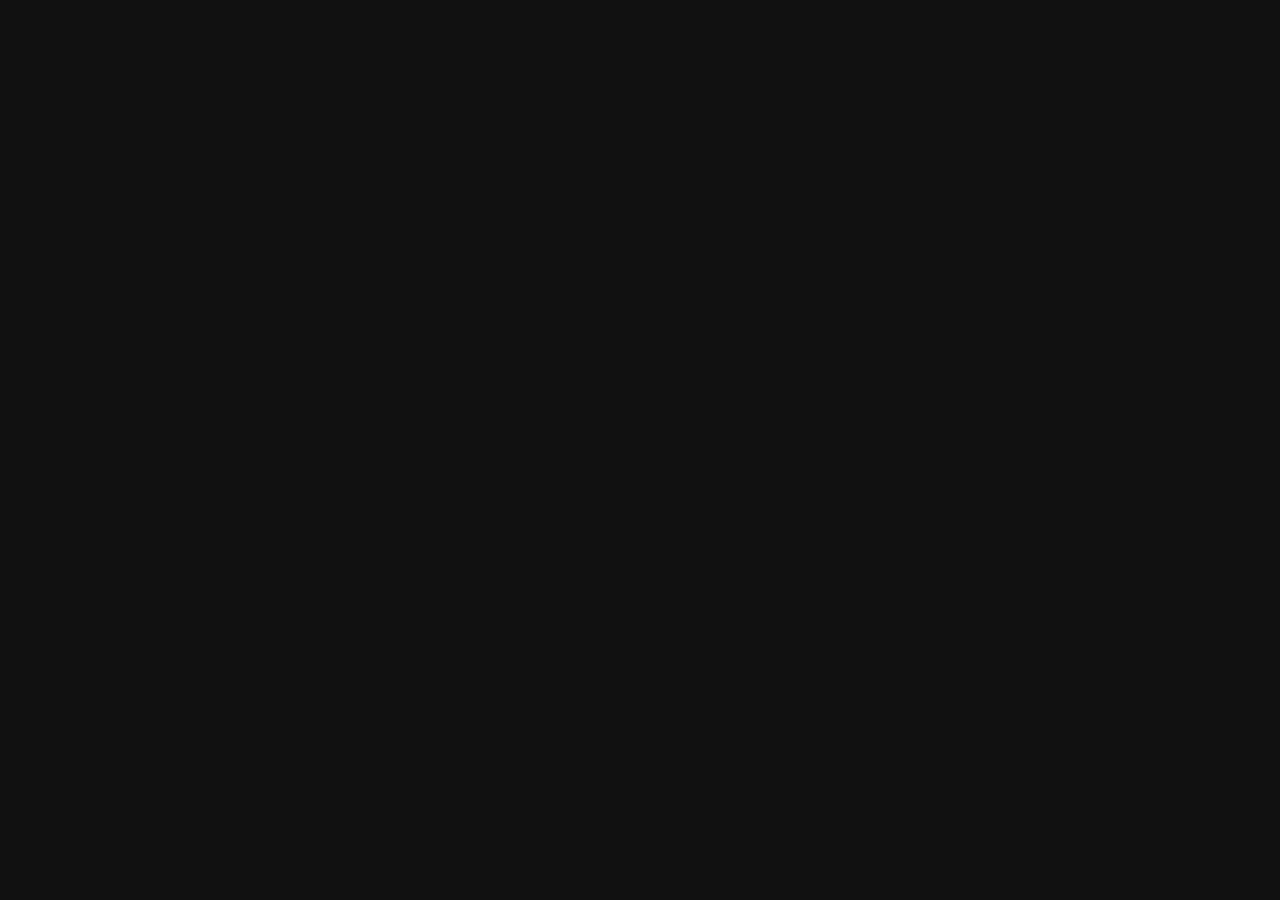
==== commit 2b903c70: "Update with new design quotes and screensaver improvements" ====
--- a/index.html
+++ b/index.html
@@ -786,6 +786,289 @@
   }
 }
 
+const MESSAGES = [
+  [
+    "",
+    "LESS IS MORE",
+    "",
+    "- MIES VAN DER ROHE",
+    ""
+  ],
+  [
+    "",
+    "GOOD DESIGN IS",
+    "AS LITTLE AS POSSIBLE",
+    "- DIETER RAMS",
+    ""
+  ],
+  [
+    "",
+    "DESIGN IS HOW",
+    "IT WORKS",
+    "- STEVE JOBS",
+    ""
+  ],
+  [
+    "",
+    "SIMPLICITY IS",
+    "SOPHISTICATION",
+    "- DA VINCI",
+    ""
+  ],
+  [
+    "",
+    "GOOD DESIGN IS A",
+    "LANGUAGE, NOT A STYLE",
+    "- VIGNELLI",
+    ""
+  ],
+  [
+    "",
+    "DESIGN ADDS VALUE",
+    "FASTER THAN COSTS",
+    "- JOEL SPOLSKY",
+    ""
+  ],
+  [
+    "",
+    "DESIGN IS THINKING",
+    "MADE VISUAL",
+    "- SAUL BASS",
+    ""
+  ],
+  [
+    "",
+    "THE DETAILS MAKE",
+    "THE DESIGN",
+    "- CHARLES EAMES",
+    ""
+  ],
+  [
+    "",
+    "EVERYTHING IS DESIGNED",
+    "FEW THINGS WELL",
+    "- BRIAN REED",
+    ""
+  ],
+  [
+    "",
+    "DESIGN IS INTELLIGENCE",
+    "MADE VISIBLE",
+    "- ALINA WHEELER",
+    ""
+  ],
+  [
+    "",
+    "DESIGN WILL SAVE",
+    "THE WORLD",
+    "- DAVID CARSON",
+    ""
+  ],
+  [
+    "",
+    "CONTENT PRECEDES",
+    "DESIGN",
+    "- ZELDMAN",
+    ""
+  ],
+  [
+    "",
+    "THE ALTERNATIVE TO",
+    "GOOD DESIGN IS BAD",
+    "- ADAM JUDGE",
+    ""
+  ],
+  [
+    "",
+    "NOTHING LEFT",
+    "TO TAKE AWAY",
+    "- SAINT-EXUPERY",
+    ""
+  ],
+  [
+    "",
+    "SCIENCE AND ART",
+    "BREAK EVEN",
+    "- ROBIN MATHEW",
+    ""
+  ],
+  [
+    "",
+    "DESIGN CREATES",
+    "CULTURE AND VALUES",
+    "- ROBERT PETERS",
+    ""
+  ],
+  [
+    "",
+    "GOOD DESIGN COSTS",
+    "LESS THAN BAD",
+    "- RALF SPETH",
+    ""
+  ],
+  [
+    "",
+    "DESIGN IS A SOLUTION",
+    "ART IS A QUESTION",
+    "- JOHN MAEDA",
+    ""
+  ],
+  [
+    "",
+    "PEOPLE IGNORE DESIGN",
+    "THAT IGNORES PEOPLE",
+    "- FRANK CHIMERO",
+    ""
+  ],
+  [
+    "",
+    "DESIGN MAKES THINGS",
+    "GOOD FOR PEOPLE",
+    "- MATT BEALE",
+    ""
+  ],
+  [
+    "",
+    "A LOGO DOESN'T SELL",
+    "IT IDENTIFIES",
+    "- PAUL RAND",
+    ""
+  ],
+  [
+    "",
+    "DESIGN IS SO SIMPLE",
+    "SO COMPLICATED",
+    "- PAUL RAND",
+    ""
+  ],
+  [
+    "",
+    "GREAT DESIGN IS",
+    "TRANSPARENT",
+    "- JOE SPARANO",
+    ""
+  ],
+  [
+    "",
+    "UNDERSTAND PEOPLE",
+    "TO DESIGN WELL",
+    "- DIETER RAMS",
+    ""
+  ],
+  [
+    "",
+    "DESIGN IS THE",
+    "SILENT AMBASSADOR",
+    "- PAUL RAND",
+    ""
+  ],
+  [
+    "",
+    "MAKE MISTAKES.",
+    "KEEP THE BEST.",
+    "- SCOTT ADAMS",
+    ""
+  ],
+  [
+    "",
+    "GOOD DESIGN",
+    "IS HONEST",
+    "- DIETER RAMS",
+    ""
+  ],
+  [
+    "",
+    "A DESIGNER FIGHTS",
+    "AGAINST UGLINESS",
+    "- VIGNELLI",
+    ""
+  ],
+  [
+    "",
+    "DESIGN IS FOR LIFE",
+    "NOT PHILOSOPHY",
+    "- ISSEY MIYAKE",
+    ""
+  ],
+  [
+    "",
+    "DESIGN: A PLAN TO",
+    "ARRANGE ELEMENTS",
+    "- CHARLES EAMES",
+    ""
+  ],
+  [
+    "",
+    "THOROUGH DOWN TO",
+    "THE LAST DETAIL",
+    "- DIETER RAMS",
+    ""
+  ],
+  [
+    "",
+    "THE PUBLIC KNOWS",
+    "BAD DESIGN BETTER",
+    "- PAUL RAND",
+    ""
+  ],
+  [
+    "",
+    "DESIGN IS A FORMAL",
+    "STRATEGIC RESPONSE",
+    "- MARIONA LOPEZ",
+    ""
+  ],
+  [
+    "",
+    "DESIGN CONTINUES",
+    "THE STORY",
+    "- TATE LINDEN",
+    ""
+  ],
+  [
+    "",
+    "IF YOU EXPLAIN IT",
+    "IT'S NOT THAT GOOD",
+    "- MARTIN LEBLANC",
+    ""
+  ],
+  [
+    "",
+    "DESIGN: BETWEEN",
+    "INFO AND UNDERSTANDING",
+    "- HANS HOFMANN",
+    ""
+  ],
+  [
+    "",
+    "GOOD DESIGN",
+    "IS LONG-LASTING",
+    "- DIETER RAMS",
+    ""
+  ],
+  [
+    "",
+    "DESIGN IS THE SOUL",
+    "OF HUMAN CREATION",
+    "- STEVE JOBS",
+    ""
+  ],
+  [
+    "",
+    "RECOGNIZING THE NEED",
+    "IS THE CONDITION",
+    "- CHARLES EAMES",
+    ""
+  ],
+  [
+    "",
+    "DESIGN IS ABOUT",
+    "SOLVING PROBLEMS",
+    "- UNKNOWN",
+    ""
+  ]
+];
+
 
 // ─── MessageParser.js (screensaver: sin fetch) ───
 async function loadMessages(_url, defaultMessages) {
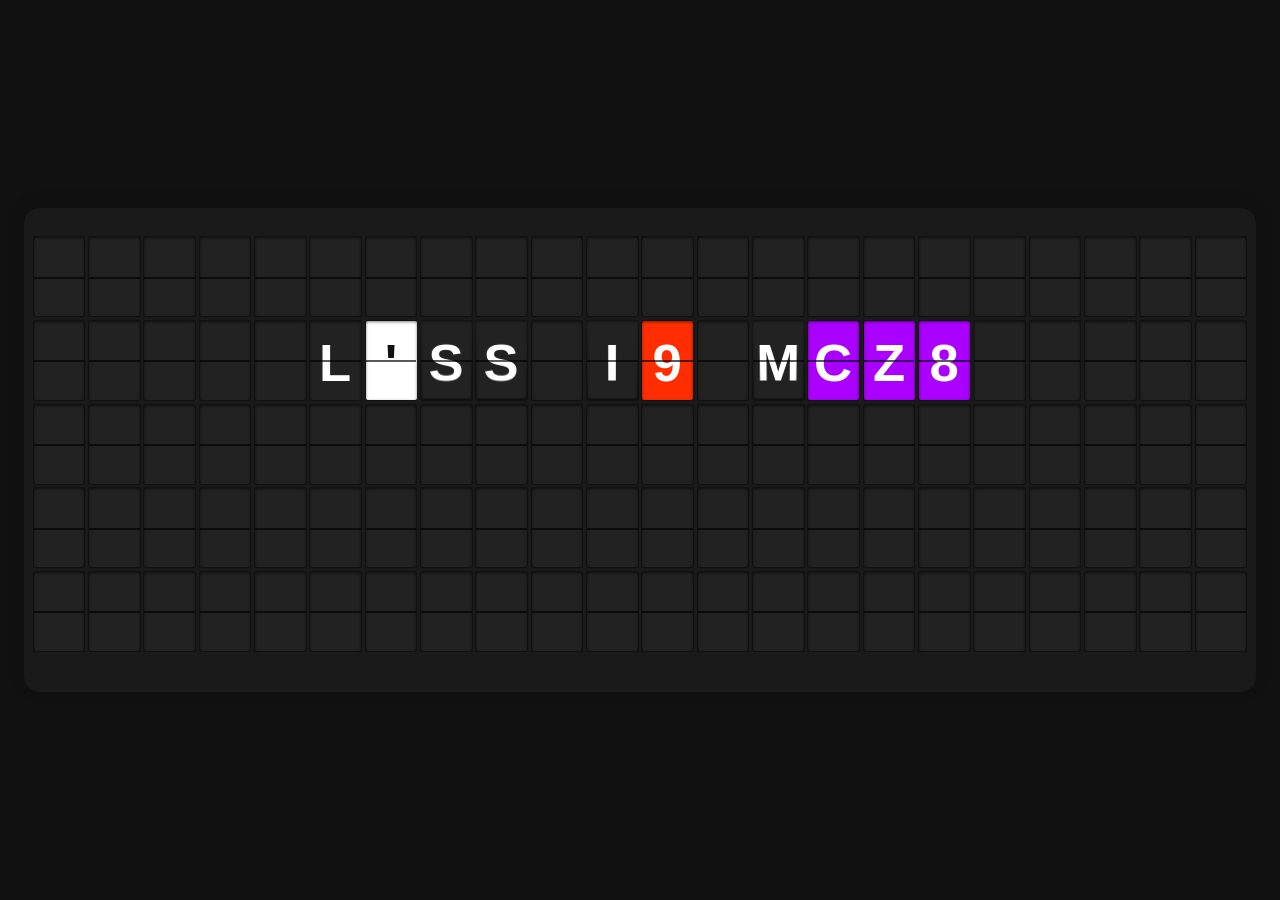
==== commit 1bbab50e: "Fix duplicate MESSAGES declaration" ====
--- a/index.html
+++ b/index.html
@@ -315,50 +315,7 @@
   '#00AAFF', '#00FFCC'
 ];
 
-const MESSAGES = [
-  [
-    '',
-    'GOD IS IN',
-    'THE DETAILS .',
-    '- LUDWIG MIES',
-    ''
-  ],
-  [
-    '',
-    'STAY HUNGRY',
-    'STAY FOOLISH',
-    '- STEVE JOBS',
-    ''
-  ],
-  [
-    '',
-    'GOOD DESIGN IS',
-    'GOOD BUSINESS',
-    '- THOMAS WATSON',
-    ''
-  ],
-  [
-    '',
-    'LESS IS MORE',
-    '',
-    '- MIES VAN DER ROHE',
-    ''
-  ],
-  [
-    '',
-    'MAKE IT SIMPLE',
-    'BUT SIGNIFICANT',
-    '- DON DRAPER',
-    ''
-  ],
-  [
-    '',
-    'HAVE NO FEAR OF',
-    'PERFECTION',
-    '- SALVADOR DALI',
-    ''
-  ]
-];
+// MESSAGES inyectado desde messages.md
 
 // ─── flapAudio.js ───
 const FLAP_AUDIO_BASE64 = '[base64]/+1DAAAAAAAAAAAAAAAAAAAAAAABJbmZvAAAADwAAAJMAAHjQAAUGCgwPERQWGRsfICQmKSssMDI1Nzo8P0FFRkpMT1FUVlhbXWBiZmdrbHBydXd6fH+Bg4aIjI2Rk5aYm52goqanq6yusrO3uby+wcPGyMzN0dPW2Nnd3+Lk5+ns7vLz9/n8/gAAAABMYXZjNjIuMTEAAAAAAAAAAAAAAAAkBKQAAAAAAAB40ModWwsAAAAAAAAAAAAAAAAAAAAAAAAAAAAAAAAAAAAAAAAA//tQxAAAB9yHNTQRgAHAH2j7HpAAAAZAAALUYxjGxgAACr/rufu/u7u6Ihf7onu7n/u7nEAwMW5+DgIBjlwfD+XB9+UDCgQBB0MdP+XB/u/wQBDSYlDNCo7MJEZFKAABwAG60nG+J4xtRKYpmHAU0MvJejkfLAFphgZkE1iws+J7RWHwpjjGolEDYyXJiUkQLsSXbmkeIcfrUSZ0evjlPmSJFc//U7L/56tZv27ydjKI9V4y2+epvvsOkr5VJCygBP570DrfbKgfBdRbVcg9yv/7UsQGAMvlAUCc9IABbh/oeMSZ+H8iFOhZ3KROyTK951DybU6KFsyCpmNIs1mDmIwm/I4zfmopfblO0TReaoopUUrKZUHVWz95i1SjTJJPFJKTyM2I29C3ObR2FWaHoNPJE69QXySWArJDK6oZ+G4GyUDQaQwwMIDk1aNTklEu67Dy02zd7dSvpF9X8bjnp13+qvgg26/YXXiwceKAowTHELhnayd1VzGdn7VKZOWYFOYi7c6+MLZkCX9+SBynTVMPCO0WaIdkUyAAADNTkYvh//tSxAaAy6j3Rcekzcl4HWhQxhm51m+XUutFWixMHBEyBcjZUQsHYqigW3wyGEamyOLKxd/[base64]/+1LEBoDLTPdGhjDBiYafaRDDInibg3Ox0UlMvkwoGAs9ZAx+iTLXvgZloLOI7u0fZ0o5JTkE4S3DPXJRgAEAAgYgcUiYhzzLfzyr/JwenRkNlQ4prfylDFlaiyktO9qZQFvpbJCQdKwOhqDZgmBYVERyORXEMweqY2YXntHH8MGsZtDCAAlUlaZ16IEGrUkUXSByAlMgeSEkA4QwtYSdPNwhflJE83eUX3WWjVksH57TCCaB6QwhdmJqFkiansyQcdyqNmeHQ0EAAADB4kqL6v/7UsQGgMuw+UnHoM/Jbh8o+PSZ8YksUiuMk9FSdSkPltoonwwoeTSrRQ+sHiBKI8CylElZ+bRj2b1rqORyFQYeB4SFAaIL9/n6coqWvXb+YhWlvOh/K8FGrTTmS0W70o/nLZZFZGh2VVUgLuLoeh5EIRiwjWRD4ibP2q0j0OlWI2Owu7JK5ctphdWmG1JseT18l1Z611rl3JJCtEFSd5MSXw//yH/14vKp7ez2xUXKIu5UjurKciZ+yRemm3bnupR5uqm6dG0EEDRIOap1hDwg//tSxAgACeiFT8ewaol1nuk49ZopogIvTEOpaXxxB4lg2XJWV7a+oCADRERTI2C0HmzW30hk8mLpUxwZCBB5WMqf0K/Ui5b8SDiaOQuPm7u0sV9plWKd2ZiMAAAYyZMxok8OE21axnUtMCMyeScYGVWRT6ePYZJ2T4JdO1WLoL83J57U7Ug8o/3t9PQHtSQdiGUQQin0RL58/9xn/eEWX3WCAamiiR662CUw7d2hF/8XKnZ5V0UxAAAQHEJQhHsG5KBE3MmS2SyqqPFpdlZak0j/+1LED4AKmPlJxiDRwXkfKnj2GRkxOlfN8ejE43nhRqT1ZAoYWzdVYhDTZIQLHiuPTj9k0Ip7/+bk+ZSqSvJK+NeOLcrJkG6ukrVpmdkR1FAAgyImEjPY7C2N4rgkiqCUVMHA7kte4fkBUDAmCODnkEHc8nWH40d7vD8ULyCH3/9uWwhzBsnk0xhc1H8Z2lplq8IOQLTaMd/pQJvOzGRNPMbvsXvTY8mPu32mqZSBQgADlyTMpsD4cWHU+H1iEsmhiER2ZKX4oP1ZeJ+kWr7MWP/7UsQUAA5tAVekvYABSh3p0PYYabCpGoP1l7liAQVZIXPut2eWbGy4ZRlkyw9JJWPrxO/jkOVaehuvSO2qSjEkkEskAjPqatUwtMnJ9SHXI3OetVYwvdfKiGYMk6A3ZsvtbvSIJuEuJEpCgyAcFTJMQrjwQh3TXg5OveInV56aBTBWrhz0eXCC3V9M3JMJbuTjd3Wra041Gdd/32Z/7tbN6ea+ZlLExSKLqSebaqOclKtnC2bNkEM61fhTrxQJlmOvm40hPhdizB7JoIIRnSLN//tSxA8ASmzrSoekyIlGGeo6mGABXIsHNLzwxGvystK8rWp5WVpzH2sQBk7J4V6fa3e2fs/5DXC7MxddqmUyqtyR5jnfEIwbwWglCstMqECAD2Eg6D+MRJLggC5DEAG45FEOTU6O9LIg2yaRzvjvBJfNI55Lmf7idOT///WUnUHJk5QT8Kamb7W98/9fvv8zjZF2X9Z4UBXjsv1MaEy2mbZWdoRVFAQQDANQdLUjrMk1dL5nOwJPCZ6VCoG8bithxk9gFqBhjCQ46DmWArRlCcj/+1LEGoARIPdP2ZeAAXoaL/8ekAKaK1vqAjBSlPHVC5RC+cz+KyDgdUtphkd4fXbnfb2fekknWSb9Evof/qfkjmzsH/8kdDP/7MbxwZKudYarjsqtlfzrjPgQ2i7hCr+hc7x5R4XP/+h3iHWmZnZ0ZVWyttINsAABRMCIUwpJCUIICPlDoHCBmu7ozRUB1ErtDSEfzJJ5ALhskJ102mWdux4Mjw0KbjGp5c4umiKpNy8bV9//P/ebJNL//3f///UJ3MpBdxFOqrtlnogcx/qAlv/7UsQEgAps7VCc8wABlZ8rcMMxuT8g5ZHgkIx3KeGzpragV4IemN9pL6GTZjuCpNWPzGw1I+eefcl0qWXjpZDHkCDU0Jt+0Z/Eff+ZIQ9QsprWmYTSfTDMi/M67riDLlbzsQEOcGUBDXcdKyYUh+ClSsPrnwBkyzAt43PO3G47dBgcpR+LGKgnCLc2f+9Fqo1ITDCsWLmWJ2YF2uyzZnuxlCXiSVVB8YlKiGZnCZeak5s4fO6ndEiHGxW9ryoRsoVTyxFqclstkIBBgKBmBsqR//tSxAYAClzxVYYkaUlIHWmQ8w25BmDVqAHSHAYTHSYGTsE2JzSSSRUt2E40UMOqR1BEx2GJyBka4vb0QCAwgqDsrIRf+zN//+woGJBk1Y2cBNcVSZ1yCBLBfHblsmkKQRAFEYKEHGaJmq480qwopfTqBK2MIWzQUlrJ8pjSZ+H4nlMrP+YEm/sz06HP3bSNCAgkYQdEwpiGPXSEU6ptMx7HZj0CBrojoDo2dUYbBUlHVEEAgAANQ8HoYi4fg6PCMnEZCfGATCfAuOCg0ukOifb/+1LEEYALDNdN1MQACeqfKRMy8AA6yRroIJDFHFCOao6IGA1MMIQma/PEhBWHYYOD2jSb//iZ+K/g37VUixw+T7KgcSipkybCUslWnHNo0iSxN6keGmA8mVNYeZrGDDXJhLdmaxGfcQ5EaTAZKRXU1yVblOrbW5ItUQFmKk4URSHE5qCKnkLpiaKwZkmY8quAmYyvcP1EwIU6/RJ7MuY+Mxs/LGwY3P5WNegTRO4HBCbYjA7xJDrplcL23LHnqyKbEe0S6flWvtlPnAMIQEAAA//7UsQGAAu032OY9IAJURnr955gAylUpXHdpHBntqNEbWBZbcBgUXl4BAgEhxRfUMicFQ2TuaVQq/8A5sABEF/aHq/7+kBawoLQZYmzSLya//TNsNqEkrVQqsy///5QEDDC7f//Wiza2RyIkggYA9wlLwQ1KgEreAlBnHysrtD9lsUkTQcmFgFiJZbo3D3f/7R/bpntCozKs3e3yHvvZ9g5O///D34z/t/d2QiIhsbpnnntOtYR7/XHiIiLtpp5hkjIQGAXg/iUCCEOU37gNAQa//tSxAsAC2DVX+wwa4FGH6msww24DlIqu0OZqB06K4g3jVIqGbiqJldDh6mMYjQmwGKhk5w9Ogg4kM4Jin+SidWAjfYZxiNT+o9mxa6/wGjqyTOARkQZIgloUqSkiACCo3DAclQ2wTB6TqT9QQg/FLcQo0lqqOKfNRY1AssGJH0lhiFILnXXhFUxlnlnuY1E1QKE04Wn+Uu/8N/cgMyiGy5iHJq7eWhvRxGYimlWZkZxIAQQUgMAu5jKo+pi2JhVLiI8XTIvIBcw4L9xRKLp+Qf/+1LEEoAJ6JVTx4zRCVIe6fqYgABzBA0CV9EdyLI3vK3yXWgpZSAKTZC10sOJtP/ZtlhdD69e12YhUWUI1OmFXNIcVIAACBIDEWBaVBWpKlSMAOBQwFQBvyRCBUJgAxQkGDappOsRRsj+ZVIaJs14EZBp8Sv62Sw2zbGrTTHcmXX///L08rONd5rqjDaeIXR4n+c+kmum0tc0ljTYKBIDIAQcQkjOFu5l4UByq1dJpCVYr0Nbl3CVJ2sCoGBCaFpu3FBaDkH43qFlZ32LuoYwxP/7UsQegBIxLVW494AJdh3sux5wAczzJ63qzOJs53hwfsGCfvmSMqI0CMhzK1w4DmPWbwchxIRv+XeaW/l7DZ+sofZHkgDoxHiQ8wb58a1tyvMfnEQhYQhtQtZUbP/////9f7///6LOsKlnaJeadmVmM05AAWgAB4m0kVclm062ZxNIIUf6IaFa+RqjBaQnoRGgQCcSihA0RBWBUbD5EFpuYTxOXKhGBXjUa6pIljhFHj//5yjWy//7mlDUU5R21WY/G+FCvzFHlzZ2ZRYAEGB8//tSxAUACozhXdzDAAlHnyt48Q5pEJEUA9OhaJBbPzsOiSERyH5voJMmkMn5H8b/yFaWPB1kC53n7F7Gt6yzM24NsEx7////////YgeonSDpmI7v1rqHq9IZ0sQ6MLKm8Gjy6qKBhhYv5ciDj0lGqD7XBLi3KolyrL63MaRYnC/7b93KDYw7YXKcTBAQVuGM/ldS0KJLCAQgoyl///yARmsarIoCJGNiOKUYc6p6lKD5ajtVJTZAEEAAPkF8QIV0mbEnj1MEZQF3MDIZQrErKSL/+1LED4BKRNtRx6RnyTsZ6jjzFfHd9rQ3qs+OHZKpkGMyVdYFEkp3bU8VIxBQauCp/3W0vLsKvSiBjIJOhiDM4mYkhEgk4RWkMqujIQAiiRqFyOQyUIRCOsZSXVTqxuPUfQeuz7MJqfdY9j2TUx/pyr09q+ICfzNr/n7bVpM8MA4FEmlL7/06lEXZDuQw0mcm3K0rZf0fTFNGQjIAAAAWQmZ3B9HDBSkWKulBc0Lrtq3MIg0UElDzBdzCJF8ef+Lv/Nk/wOkXMe/5ILDpjgqhLP/7UsQdAApo+03U9AACYiNqdx7wADDEHf/////+4nFD9B7e8zZUskMMdoSP+SLbczltkbNQQDAQBAtgAJ05zLSJTShSZ3F4J2olUuVIoUQTVSvC4EoRJfGBnVxcDsO2IwF9aW7e0LJ+JnCMlDm0vvhtsKGdcBCNxdvChi1epI8U7Z/cnZMA6EeyE5FpMsnqFUj3xSHp9TTO+DrHIHJaU/ScqVGqOe99WhTflkKRHRkE01Sr9quAnvuDbdaf////nPO8juyoKkl6Z1SIgxYBMDvE//tSxAUAClz1Wdz0AAlGmq30xBoz8BirCFGWqi2orbMxlvck45KuAWwwJrsof0kTCEjRw8Yn90/8QW0O9I/00GUWUQkzkd1L3zBvd8wo54p+hrvzu8Vbc1t03wMPQzaO7WNNJtQDRiMA8Ii/1aEfmRoWwDAfCUEBW3Csce4WkkenVXBjlpRbDzOntU7/9pRluaFhcIRZVPFY1/o1Fq7tqIkwcRanmmvOaZtc4CtIH6V2xy2IIIpCmMc3kkcpBSCp5pVLaeStkUiscRCaJNzd1t//+1LEEIAKEOtTZ5hvAUod6dDzDfgqx4pPePQMsvqRjLMLMmYKZyNQpIKaAjFRPlYGKb9/Tdz0R0YQ7FYauRMikwNpyQu2luoKFj4L0qi+GWhRfTCONSnSoFa1vVJgFBhQFtUYQjsx2a5vwuiXca0/9zSzWX2+FEwY10yQIEM271V/fx3L0sYUS9CXE2eTE2xuDJ23wmyQXFZlZlEtBAAEiFYPsZx1l6JYiUcaacN46Tpai5qGsGCGCtGOY0ZNCOIglWVZnIhh5pJ/wWbENf9KVv/7UsQdAAps01PU9AAKXp9oczLwAMcL2cUfM4tX///[base64]/jZRUotpKnP816XiIZ4iHh3Z1ULbJ//tSxAWAC+z/h/j0ABlQHSs7noABGxIOAACTaLiXkijqRSsfvqQliigs9dh4HgHgcOGhAJgbjIDkWvgs+BVnFf8PyBEsatCock/aXi5BlotDxrNq3/z2ifr9//4sKZhbvdSNvlf///ykZ6yIyrCAgAAHyfQkCFKxc2VT6VoRbe3JxDNcToIQiOSYfNXzanokFz3dbwYlVQxVHpTVUxJYuWLhHb3f//8K7v75BhA6kRKneeUtyK4QgxEAB98B6lp2aUVkNo0gLoyg/C+l7WzkQA//+1LECYAKeJ1fx5hxCUKeqrDzDfGh1FxREeKod5ScN/O0ECeLRn8zGy+aINiyNGmdJR1Cl41/I2oNvoQcjYnpiZfTJpZomzIJj1goKTCysEG6TYF2ldrl1iKJBAaRJzIJ8okDMmDyjPVOuD+fsKhkIZQHVssosyq5Mt8oz+66VIFovVNvt1l/sj8XQZxAgboFrMx2+/DtpGd2uhHqq2n0SpRCzZRoNVaYZFZlNEQQHKQBPGMri8HKpDcZ2p0qMqQaNFh+IkCgmdjQi5q6IFsvof/7UsQVAAnk9VfHmG0JSB5quPSNGVo+Kc0DkjBG/Pi5wMBgYK7sid/kP/iHMFkVzL3Xueqd2BHKOgccOyqZogIAABmCMoBfIIhpWINeaTphBonIlIRpxYIKnEKYdMDFBN9EFIJBvSi0sD8ADQhROLUG5jxBWQ2D/WH+LggW2S3sHQsGaYw8u1OuTg3HKoiJqnh0WulwF4DysOZbJIPjUI5THha2JJ08eo0iHBIzOxFD6/c/x8snuQgWcbmydBCd+uxpRd4tGlIXE1EZ3u/PZAAW//tSxCIACkDbZ8YYT8lJGuts9Jih7/kcrnMpIuNR6mx50FqfXXb0gIjR6i+nKX0kQJWDA0kJxGJCoyXcTcFRKaf4o67bImil1JszHuZP1yMu6MIy5Gfkoyj5iUftVTP97yjJqLoqNIoy+NWvkoySWiu5/Tdlal/nLb2Ag5CwMAUBuGYLjuCAM3hsbnZafgL5YP1iJko1/90V/OlrK/7nXeiuXZSDr/5J+WauC8T8zjEfg3Yd9WO4NxCOCYrwtGi6GsheiwY8d0JLOaK6MiBACgD/+1LELYAKNPlXZhhTAUefLHzDDdE9k8QBJQCmWBcuPj6V6omkofUqZnU4mN5ZVEDZ3oT4nIkHSyDUvzydHeAyDnXuX/2anPVPNuaQRRYYOYjBUjRQm6Ir1wMGGB1qs0mvkYSE5EaQGTwNBTnedmY6RbGVFHaZU7luKehzdexfI+YNRQ7b6KkiRRRI55//+fp6clrQXaBc6zNv3O8tXppyf89HSRRkij915nPs5lVVJJevCSxY7wrIjGIoAggAAfAAGQKUIHiGZY6mDoixytKebP/7UsQ5gAps9Vd08wAKaqBqvzLwAN7sDlAIhLUBRvS5QBGiErFxMxhbnKc3B5KAYArhfSfHgTwQgsAyyFNyZ3Bi1JepjQFLjEqNI4uZX+bbcDrZ3Ay36vLYZxTI7RpF1aoMGLeROMiHqumKXTp/FuGN//12f5Ly5nmoHmv+bKaVydV73G90/tv3/c4exVmDiFl2ZmZlRtFpQB+O8eYDmLkqWQ6S5Ks56sRonkeCjsFmFhSiASkfkd/lPiEXbk5Ku777l////5j9ssEU9Tsxvj////tSxCCACkC3c/zzABlPnasymGAB//Yi1Hg/cFvQFnYOENQBqNY3RTStAAGBwMhDiaBkYCaPSCoRrzIQV5kJJDTakENIxzxLUnhun5n75R0kcOSOqqz+mh5rQ4yUbmf39a8zNVvrf/Tz6rWrGp59JG0SJJPPkjTZr4XHZDWVd1RUQgGowAAAAcAAAADa480yMYSelYZa0RdNQFtn1QVaFVHhlPFowE0M8/kiXw91ARg8FOciGJ5FsKfVaLZ0o7Z7MU6oP9H7ocY/VcCqA+yvXtX/+1LEK4ATWRdV+ZeAAUuZKfOegADw4jHH0TsvZPCHl6IyTwuSjlJy3q3Fokz+PaK/Q05XBBiZC6kyz8sP2wqvd2TX/52D/OBNPXNn/hXrCfPq6//////i2L1OsQAIDArySnirAUqFJhFrpzjKxgQUJWx4bOKF8HmFzd4kJQeCANBGJZ+ut3v//iv+g+EwgiEyKMEMXMH1///wiJb0PFRHIVhcHxA4QcnKKDF6NhlgBgAwAoHUS/JFw+WblEgVavbvKu0O//+TE4Lp524Wb6lgqP/7UsQSgAtk/1lEnTxBTh/sNGEZ0BtQ6bhCqTybCEnIIoy7WIwgIGGvM//lBIE5Emix4xyguwjF0C+4Ky5pBOa6NLJ0zAufHEYgE9dsNiYAQANAChIfUQIiD0T2EGRgq56HBfZsTzLv542qo9F2hijU4m4a0JW4ySgNIMTQKnf//+/fe2LqLh0kCZRkpopELoigLQAxUkpXcHh31SR4HVfttqCgBUk0NVSj+LiKEoNCeHxifcUW0ZuYeNP3SvpbVHaSjWdVdN618xWeqv6JldoE//tSxBkACnDZVWewxQlBH2u48w4Yqw5ZiUmLOdtp3n9v+7tpelX0spI6isM/3SUIHcSdKhf2QXVBZZYRYAEGBdxiCVRci7bFuOfivjoQIe9P9WtMBl2/E5+fttaAa06LKLo+uaID5P84EJq69aAEIk+8Qzp80vTRLnoXbJRdA+CJd92REButdkn2jIABA5E6KZJSJRSk5UiHKdEnIcjuSDoh2hgZmFxkZVLJHpLsGcSAoKGZm1sNpVLYcMZIR+tIzb/mzXLyIKAqgEBFgmZXWND/+1LEJQCKPPFZh7BqyUmea6yRmeC/qqR8FLsk9m3+aREhUIB1EKBUIQ2BgVj7gwTvphHKBgtL4AQQjIEnYjCLFN4vobB9VlmK0hKdmTosQGAZVdprNi3aamzC62P7KRJmHEQoYFmFnSom0Z/7uD2VWGZEh2IAADAgAsJTBEDwfBMOJgbNLydQeS0OzETyU4cKBbaSNQNlgpagtkt8nMJFeiAuFJukKCKMGgV1ef//94pVulL8VsspNc2J9CYY0DvK7HOmAIwamxeyaQE62Nojd//7UsQwgIoc+1nHsGHJSRzrJpKQAIjfdwvby62q3+tYTbScu0ozzEzZ45c8vNyjpA9W4wIlyVErmxqX////6aATAFGwiCQKoCYjiQPWMrXCXjNQsSvbpKoCQTKpo1UzMjIEAAgIgSABlkyg3SoNMvbM/7Xo077lm0YCcBrI/qGChXpyuDMLaTpWVLYzK08CdHKShOpPWDFFcCQF4E/LExF9w3KCFRnfRUsq2xNqvZxUZ53j7qVbRbxRsaTMAwgnn5Yf/djftrPnchczTjJ6VMI+//tSxDyAEzD3U/mHgAFNmao3nmABOWQSJUxY0Jmz/ydl/R8WM4PImi6qg+DRYU6FTvwQ8sJTY7dIQkAAcApB4mc5qlfbT1N48kPP1AJ+DAYo4tKkmaoZFHwY137eZn/u6zMJ7J809BE0kSJCQwKThSKM5OZ3d/ds97jv/2IcroK6IKTXIDf/8yN+NORpJEErAKseYStbVxfjoZVwo1WvOEU3m1OotwzHf+SF3u5bVgN+fSCHBmkJ7I4V7r+7mVjC2oxsv2yqqI6vbQhDqrMQYp3/+1LEJAAKBPVhp4n3WUqY7L2GIGGnfyOo0jvgBdbzNMS0HMw2eAMPIRJCFpRWAN5NKxkCZkJcZiWCQTmE5gjixjunte8rBjD2PLp0inII3e//uOE3LKNEO3iv/lN7ipaPqqSi7LEQ7/HwGf/AA6ftb6ZAABwYGCO6NauihjPWqFGUenDWHS1cFfbYgbgbaz578TF9FZqM5pHbZ+GKAtFlCMyyhjQvOygfNUv05O9tawHzLj2zObR45UCUhCUnEU4JyWL0MfD4drnKI6jtLUBCSv/7UsQwgIxE8VkmDYsJPRyqUMMN8b26877ECcNYNkScxTgWFQhlhODYgHojHZqMWcidgavz0QJZ+cqz0Er55msidDypKWqrhj7EEuaaxrKbLn5f//pY6aZogr0GWOMbPjqimZ0y6l71K2xAkpa84zxQfBogYki6TZ3ViUWlkO2FgpvHETgdC6+tQKlQSTsRSTLWGe8pkBwlPQxLigYEOrg4GjZeX//60mOL2UiwXnEMoVhosp4qlTIlXYyzBWF4QTIYuE8g8qw525PLlxY1yKs0//tSxDWACiD5VWwYbQlSHenSnmAByUVd/3dOMOUWRdxv/Zw5A9IGtA0+xZt9ZLUxKYLYDdblZ//////////yKCKSaKy5z/mbpySt0kYQtErsxWp+NkoogIAAABugAxWswBFSpRdQ2HpWlUw500UWIEwSXNt1Yr7G6A9oSvKYhKjhiSqo3FVHYixkrDklVhWPSWMyFG9GaTOKROjXLH1MooCFe+0+qzWQ9DSvZ8IEyjSc/10VDhHW4H/+VPG//8HTJEY3NmRkcf5wTTow50/M4Qn/+1LEQIAS7PtJuaeAAmUcbP81gAJy4rlCW25oui9oY6cWfDg/B75rygQD7ojssszM6oqGdbZUbiVoAB34DWksI1SRkmkA02ABrXl0TQtLGDZftLhFJlpEUuPfkr6JoLCMPJAyiYgb+OGZQqnTwZPEZTLYZt7zzHxpoi5y9TDcars3JdZ3bxspXqxJCwOuKe3jjKf/f2OZ+wGsnSRHAUiqkGC+tTTNWlpeUnM+f6VBtKGEEksoAx0P49ard+tLgudUZynw1VdlVXhDMEAAcAjgMP/7UsQGAApA41X8woAJQZ8vOMSNbx+MewHpAeBoNw4WjmS0hXWDuAjCRmEx/qLyKyExSezCx0M5hf4xrAzCYgLDRdqCuX8c7YlE3xg74sJDR1IkzpMHX+ZwyltYZmdmZm+lIKj6SQ3qTx/CAFgNBKOqF4UbeSlV6RzVpRkxOxZ/6jsp6ACBw5O8Jz93mpy5QWTIieZp/38yO06dQifSZHwRi0cPpafM8DBKP2okWmiHYxAAABoNgjWNgekGQerBzIQgiCRB1ZHEHUcA4SpEosDe//tSxBKAygDnWcYYbklPnWmQwRpBwNVI26oIMoIUdAaPm6k2coZs2ZjZm7J6t8b1VNwq/Si8OyOGFUBXFReQJRE4Y0gSxyAMmMCoWB8OCPjpiakxJp2sWMLegXL8oMckW5ETlwtnzNmebCKZfkqT8o/UXEGECjDCjTcfz/2fv9nsZyaVqY1SUx4L09P1dWc76d0NFXtvrqlkDiTRbN1XoQ0oW1DCQxCl6ZD1GxSODrITNGF5fjlSkjjlRzdkn4eyZ0Nnf52Y+zyfa04LC06m497/+1LEHoAKTOlZZ5hvyVAb6zKeYAG1PfL0hOBAFkDoIQOyPTQIM+kEeUjv/32SIAAgGQg0PLaXBEqU00ApmmM8RSea3BtD1b2bC0C4qa514i1vh1olYDJzR6JVfG1tOs055NRY2Jr4z58dv9nHl63Kz/V/3OFNlM6n3O0i5mCqRFl1eHRVRVQwbCIYAAvAAV8wxuLqhyl7k00d3SVUYunW/KtzyusqxQNYSLw6xbXcRRn4diHF2DCQw/F9TKBYhIYLIKQYN3xusWD6fM4ubYXAsf/7UsQpABNhFVX5h4AJRhnre55gAcBDm5C2YwoUsCdwfwCdw4Rc47ebBpDqLk9uw2ibiRoE8BUHOj9Pcnco9FuIVLvVbTU/MtnZ0IpGVGuuzaUb+Yvqev4n////72RppmVjNBQAIDwE0FAuRDWF6W8vhvIpWnTZgYHmvZ6brIU+TmOfZxF8h7aMtzMZv3fH8IfR1FyeTJ3dv//////2jn2QIEIjM7JvaeV8AAAAJOj6XZZGV1QQQIUwGiSU5DL7PewqWQ5Dk/G7lmrGey2bg6bp//tSxBCACnzvY/WEAAn2oqu3HsAAoO9pXtbqodGXX224ZGmeVVVWPkgLjQ6aGHrHvc39pUzF+NR0FoGqwwWuBHskp0aTrGrjdbbr3InHE0UQQACPQAi2Aur4MpQsJFH8fapP852ZW84m1ahNIhIO8YR0XrxRhXMV15Pz/fCsR1A/zAqOo81+knxJPhOPZt5yUm6MOv/Y/PhpLxufbvZMuc5v055mFQWycFomMV135mZP/mf6d8gCXQiMEuM1jmZmZmZmXPnKWnchyACISeg8kHD/+1LEBYAKhOVTfPMAAVEXqrKYgAEPonp4qhDmZQHNR5NTAXQMIizy6me56zMcoyqKh/lk7d3LLvNWnrrRQEhKOS6IKCkqYzE+0fP/+76dFZiMqJHHUtn1tqqSoO8Om3KS1kIwwCwWlYc4kAWqRwLYlg3lMR7EsewaCEBAIpF7LHDBouOPMm7QoUGxV3Ifh4NVZm97+qVZogx2qrnUVN5Wo//d3pzzoHgYeHvmbDx//mHh9Y5HLK3EokyEEyGQ6KAFWrlZxA10a48mxaUrYRCMnf/7UsQPAA45MWu49oARdB3stx6AAFiGpE4mdMigMSxpWocg7CKdTVSRaOcnj3VRMDZP5LnDxuZO7dRuvkoFTCYBcCEa9ev+JmXRzlwL+FYAYCktLS/8JMBIF0TgcY5yKbGjf//8ligX2+0k1+ukqTSZCZNa4AAPxwFheKhWt7FE1JhwtLHcnIOQ4QhBwwoJx9mRYdA1ZQ5JP0uj7PokkRUa5z+WPD0cpJTN/xC/4pkhzaW/ps//8CKaE0iCAKLLCv//nNyoiVYzrogAgqHwpAce//tSxAWACmTTU3zEAAlHH6uwwZnhH8S0ESDZECI74wD4zKYEBehyjCTN5pyKGCEeYrFKtrO7vcJMZ5RxY4ekDy2eN3u12mXt6l/7U5kEW05qmUiiis/zfhxIRD35rXJyJAEBgKfqD01DseAqOj6OVS4mwM46Kpv5kmEfHdQgyInwkaQOIGKyHvv4uCaJTN5SDXXqOzeH/vX22rf92L04YgCSViTyuYrNxr+xFQgQSHiYinh2OEAgFcJeJQzhuskMkIwJoTCL5wIAlvBy+te4xmr/+1LEEQAKVPldx7BnCUEb6njzDfERHgogZOYOoSMwphIUTVVLnylIxzJmMjBKpX/6X1aqtDjHwVVo3nl32bOFRIVQ5EoprCorMhEAAAKsySen+QxGnHDbkGf6KRmEqddnFAFF/9MIvUSrrbK35scla7m1eV+utsI2nps2XOIlDHRv//pkvKTohHvSJRJnmJpMHZZbv9VbyVNQAIcldGTxcPLBVXHx+otVc42qTM//mnRaPOU+Y1/g+MaaFxycd4ityD2RTs5FIAGnIF22XCDPr//7UMQdgAo421l0wwAKYKDoUzGAALHejED0CaSF1TEF4TogQkql1IABWyBRIslNF1MAAeuwJNBVcICjuoSoOk9L6OdWHLLrBs/Xks5neMzE0hkJUw4raL/TtdLN01HVLC6LoBWy0vszTwv9X6gBBIl1xZOWtnz////2AI2qiRhcRWLvHdmNbsPQ5Pf93V4qbITXRYgPKx3KaWggrn//xxy3rMNFbgq81sQqUBVM28UoolBsRh2M/j8j5////7+ulB8q7yL77///7e2TZ2MRywf/+1LEBgALxOmDuJQAEUecq/uegAEABGEyzCMntJAB4GQ6iw+qHXUgAQOxhYxaBxD6hrWbFyzD3b/tMIgahcOgC8r96vweIxIw9sVVf//xo2h4sJSP/VdOv/EAAOpINBc+hwFEX8sLRUPEvDogggAXBXjHUxdULZDBG8zINXK1Ci8Ha52LDgFg2yzgaCGYzs9ma0PW+OXl7RCz033vRBt3KILnpXvon///G9FnsYbwlwmhd1v3RGeJAHvXdqwAYQA40Mw/EckCOB8eB/HogiItMv/7UsQMAAp87VuUwwAJ2qNtPzCwADRaDVMAmJnF4b/Of1Ty5v/eWO9VtlmtW78zKpyz4Y5SzVTJFHP////+2aSdnjClszbSGAz0k5HKp0bNG7jrKTVfMqrKiROJIBEDUAJbKbix1YH/iExIoTFLsulTouJhHoYAJA2GgFAQVtQ3OFB0lFA7R7TScmmS1xtPHSa2D59M3PrPTes3RQOI9+XkQmH5aWKmrm/w7vl9vQLP29bWN+PyodCxxp+n/CXN////+smfb1D6dsW8gBdDgpgq//tSxASACij3VJzDAAE+GWv48w3ZJQGKiKXIBcOIE1JLhfsAzySDShiza2SaBpobqm4fUNxCcc+G6Uftl/scS+JLxilVk3G5v7t+7b3Z2ePv/bLMeppjdjMu20dqFl4SmiDLBAQKBjejUfEvQR2ohHqVWIemHBPt67BQwSNc+al6hwuzMjmeRPvQ5+H08jIg4sINBnPeCFLcypxNCfL09E6ZvQ7QAY2n+OXMLlrbbbWsC4mAbQh+WEMESoUQJpSSJL3XQ/ZXr4odSJc1CR1Dv+r/+1LEEgAKPOdchgzRCUGdKzj2DHmkBBZMwWBneRtKGokBFSyO1cJrhTtD6fX+v720C7QxNsVl1qZRVbpemSuA+gL0jS6I0MYCACCGnMP5VCwDw0gdJheNz0fTtEYE9vEzT9Wm/MsldAJCiysr8oNMWmYU0MxINiZITaWq4CJ8mN8vuWRZuobY4Kn0kVeqMzjbzoaq3zOrhJGiwFWqTKL8SxUHIjzrTyEMiduxvww8WO6gJW6WUUt3Zjjy1mTkl3b59hvStOY1mwnZhEOZJRXbz//7UsQegIo09VKHmG/BRxnqep5gAHmWItZ2+ZhKroaobxm4bzr+T4XHWasZMsoYhApy9MZBWMrkLLqpDqZUNenUnHxYmGkSZD0gmVLMcVZ8i6JLtvMz5xqeoT2avasDLAg59QQI34+f//trz+3/dyFkoTMpE2WdbsKnQ7WyWX67TN1qs0isUmxgBKRIljLQKJt2nsjZM0h4y96/X8McFIp8pkn4SEHOEbPVaL4AiHJGbyxqJWiaKQKpKuBPDkHoWTljHOyxL6wMFGMDgZfjK5ag//tSxCqAEq0XZ7mHgBFBHCt7noABxhaT6jk6j/LWh7nmOpW5ucn1db/1iisXCxeh+TVtuvwrorPRwv3bBMc6jV7x5v30mUQ5RaMNrWVGf///+6onw0jOryyMYQCEE5LT2G6ez9GrlduSqbaK1KqZaZQiDwaLqKitQqkjmF1HISqqq7FEzCWVFtOwxrtm6UpVD0c1df/////wzDIuePdmkWY4peK5GlRFJpNAAAAwUJ/oNcuRuEIJwchxgYyYEoEtCy3q8MeFj+ZP8NWFpzp8PKf/+1LEFYAKcNdT1PMACicfKr8w8AAvNT5n7NVW7mpK614UaTPtiBB21////+7dqKdeY3jrs1tMw9MiBX/6VFY0RolGZmVFYpMrsUoDgBfTKF6q2NGaY11WpE5SUIl8GtTIAOUA9NROk7FMnF0I8ZC8eRDoy+4qklZfUbvByAvM8vxObx/DYupsKlaxTtVHlnOyGENgYUUZRscfmyqVK9ZKZtnAuaPQX/hPS5PfimoUaMK8pjSV+Nf9X1kfXjxP8tjxfZaQf/zSKoVHgzVHVlQlAP/7UsQEgAus5WPY9YABdqLt9xKAA2gAEAAAhB+s8F+/PVwPFHOEjbR9BiPyHIAzeZnyQiWUSCv5Eyiw7rWYpNOPHf7SNDj4edZFDvaSJnmUTZ3+2v7ksN0Pnc5L//XUOyXmn7UUEz1awC27JZHJY0g2URECSKAAQRb1lI8NwVBNZAmmjVMqwQUWm95AeIMWWpRckG9rHPTTQA4WAIF5mlmuRze40oPGRa1j+X+6Gh+KCOEgBP1/+6/8oPKMk+b+m1/////Fhw5HlDdXYyQAALGM//tSxAUASmTlV9zxgAlGHOuymIABT9ED6VzMhqKhoJPpmrA2nrAAaYbRAIOJpnqoMGIT4mgMSZFQ5k4cMIcOpQ0DiwwYc0Kd//zR0sQq8EPLowQxwYDqsPIOzDvABC+zlnTQI7kP0Z6JZcHovL17Nic+t6EPhUYJHtDZqR6ZCRZk2kCCTY5R1jTSJu3qPUgoSwSaUE4VFiRU6a5hbT/+HUkdbpMuQUxpzkO6vDE4zHU0MjPXZndiRCLJSPk0gDgA7I5gqpi2qFpzV8dmCVow4ov/+1LEEIAOrPFh+PeAAXGZrX8YsACcZTskQ3CQrDmySRd2vt0rESpXsKG872V4hKccMd9GgvocO8JyjvlLGTFtZt7a0zszhdnif7xSBE/99eLqmc/U7JBP1ba2et9y7zDrb28eFkw//8BvDwoZNwzxEmhogoIokSAAGCwKhccnooTnLUysQUcPMhgVmzawwGgfzYqLtImE9NY/LHyjecujxQc5bD//PnlUj7kEaNYv/9FtHzxiRP/2//DEj5wJB87UHJ7wl6WSSSSSQIhIw0BXmv/7UsQFgAvw+Vd49IABax3qoxiQAQQnAgV6J5QQ4R9qiI2K9wc2gyWFUBG+B1+PxsiYtAqy8iCxGbJtd/yP/zZ/+QUE6MVkvMB62pbNWDf//pBKfhe1KfuP9Il5TN5/+XZjHP//JcjKoNpAtu2wghAERdR8mNoQjm5aWIPoxswmhJImCKaklW0TE1NJigIIMFY9+abz+5rEHtYfY/VrRWIAoSP6KVk8sb21j//cT3Pf5JMmkX/q00/cfGP/Rw///8UEc8PVQMARIASYAHnXgL0D//tSxAYAC3zlXJhmAAlOG6q3mGAAzzopF0XVvQbkyww21iXsYfbM3znzk9dn8Myfj+VpLJj0zDFUzLg+G9CaVD/c+bLovm8J/ReKAMaySTl6z2zld250JFyxCW+tK67ULK38JyE/011gBAIGAC8ogOGASjmRh4EJsPR3I6MqrD7iAwsAgVS//6THVauiCfa92+Ycl//4OPDHZnYObBJBRM1mRz//+Nfv8ZUeZ+6+pFeTWJzykCF3xAp/RW6siAGBgLx+FCdYyxlGINQ3AiTzMrD/+1LEDABKdQFVh7BnQUAgK1DBmeCIgDsJJq00etnbEyUgRTuYgyCCzGVDdh3I85A+4fMEpL9Yao98wedx6VgxOG4qEqFytqXzjJv4xSwRUF+VTS0oAwxWtaJFTo/XrV8QNjMqnq0dMXZlTuXE8QdjAygjobeFXcWzyUaQ2cZMYcr6/Phs8t6eN+RCJaFSYzvb3G5ux+V7bu8qKURMPZpI1Tl5aZZkEAAAekKH8ZyLJSHRKDorggZsAcLBynMUJYhZgx2NHRCD8NoLkiqEhD4k/f/7UsQYAApI41fHsGVJQByquPGWGAyQGaDDggGqpsdI0W//S6qlDKqRE1CznAMhJnKYw+F9Hs7aIdXlmEVABA/gQQrC5Ri3k6j2Q85D5DqBgMzm+P5KPFCqzNC3dyophY7dWjVF3TUoxu6HKLMoiEBRRxMn2Sf+rs7GQc9xctWQrq7HF0Pko9VSNtJIAAACABjkgHoL+b5PiUPD+O9ODeUasOoqOkejiIuiIgsNkFsYhJsX/GFA1O8cT7j/HONEBlKoeqKMv9tT//akLrLWw0A3//tSxCSAChDNU6ekbJFEmqu4xJlIxGoDBJT1WLV3WIVWMdAQARQakTC2O5o2L3DMyG0QMCPeslSLMhz0V0wOQ7BAJN7EPbX8iMu/f76YeT0mshhOsfb/j32x//EYenh4XpAIdoJnEJPJs55CUKKa23WtKMEHgHcoh/sSqUCObH6rcG4BQqiEtIZkD2PtocjGvvqd6IYgMJgyJSITFj81rFKE4TQ/fPo4iR35Zv6zTOrZbslUeujl3lw4ERh5YOPZGUk0gAAAKAMtlLDphnNBVgj/+1LEMYAKMPdvp6Sr2UAcKjWElbqDHLux9+tXwsKSMtZEZEkZf/7KTHUTWtSXTL1+ni5WKRbnPjx2aGutzKMQVwT+vV/FeIijqZYGRh/xqDxA1oqaVYuFVjKYRFAYAqBKRI2RwG6D8EKgdJB1dYuJAi1VnKVOui4F45mZ5ZlayzF31pDA7d2PnKvuz38rF7nawaOV/RU/qLihBokj2ker1T0INNbp5WnpAAAAMAFhOBcXePFQbJGXL0TKztE25KLek/+hkEriBb8roEhboW/UlP/7UsQ+gAow413sMKvBQZ5rtpgwARBxEBmJQMFEsamU7M7//utQcSh0wwoxLOADgaB4EC0MRHMLAndYh6l5qqmZiYe/a12y0AABTaI2oUko4ylMqOcZpmirYUdQHqJVhY0uaKWdB/gaK3HSB1MjAjDmb2VkYEMZD/MZCl3mSrt1HTh4IW2MSujSKJXH/Gi39H9/HvVs1GjPf//878CI/vvHtmz5yxunr//Dvun//g1kg6krbkqRKBQ0QAWAAPy8wrQHUPZhSoBJmoWY5YMqRbVV//tSxEuADvD1jfj3kBJkHiezM4ABFjlimOwny3gqKpQrMiM19FN/S+ywTEa6tska7KkGHIQZbHGKddQEBXvKwq2y6M15YutijcwQAyCRFVNPqbPWrDO+sEoIn2n+ymIQa6yvnz/9w6DQQvD5X+P6fEwR////fH//+d8VAxeNVq+H/oCjQcrc///00UfZCTWpVGJyNoMiQgCgMAAIAYAAvCFAkzVTyuViieKKIgy4RmKWZ6PoxUB8BQjEhHlWqeYFFg47JLmdYegHAXBtMNqikoX/+1LEIQAOcPVf+PSAAbGc6dMe8AFKJLvvJwQQqArIkZI1G4Qlkf/2J7+oXBVhafntrqPh0ZPre8oRyTQGpStq2jTAX/LAUMAGV1sAACEnAEEWQgzG4nUT5RJ1CjdQJMXFN7bhJpVdBUKehoU8ypqzN601Wuf97vEbmDKxM0reuN/1rvMe2kUfy6RVYNJJ9fx1e5/9OwmZrU6hUP/rI0T+PjVo09NLlveR/+2uNf5HnrYcEo5XPdpba04iyUQycAAFQ9V8A/GaIcDOzPGYTJGQ1//7UsQPAA45A2+494ARSp0qe55gAdTTqBcSzQ2MlDK2q5GQ48Le0+ab6vgvfm/GPDJwaSBYdZu9/+uyGWfBYIUGLFlvbHxb/7qz9nRCEfGXvrj///mASxYQhdquWNT4tWv/+P///26K/Zlh3dTEAAHAScB/LRZP04CDxh9HkhZ/vopwIUyuWGcJoiglLs+erloJUkXNJWs1l5uVndk0SUnMSTlkNmndrzf///////4j+IfTWf//w9ZcnHy1krtaRBBAK4A0ALPNyYK3RnKWi/TV//tSxAqACnzLV7WSgBHOIO5/HvACqAcRmFw9DT8UVeR0oYYHDIfIdEVGYooIi5050HKQYHRJUqV83qqKRymKb//+gkLLNKYWDvYd4HSABvSoEFg+zMym8IzKpmhm0ESyGRkAAI30+R4gxpE+H8aZ5zMZzKVQDedXR5xl5Gs80zMD9uu8o9rBfKRWLl9aDfWd3k1EXELEOj7//xN0pHzBktPau/rP9/71V9rf/yPv//+o0+zsjzTI81LNitYP+f////HbGQy/xEpph5iHczAAECj/[base64]/H5TH9YbmoSB3A85jSRk55Xo6LZTkRIdHRySFAdiMZDsbkQ+J4+KCu87g2cnLDX1xygsWEpJMVv/7UsQSgAp080yGIM7BThwqrpiwAQSoaXn/5vC+2nq7h+YcdRxxMwn6JKAuj//0v/yyKi7b//+ouTL3TIWjv7I8ywVa3818lTAVhANhHCQljsCwlJwmIwLG4+DoVDtRNE2PGp3TMUw9hoy7PHG01iKtNr/dDu3NZxfDEm5JPHXRN8Md/7f+Da5a3/9J9OTOPY91rOPl+LTVR0hGZ4yFRFI0cbKRKBAwAVtiQWQqMuK14vM+rruYu1dK52Kq6ZcCAo+BegBIZg9RzNqtNcnDAcql//tSxByAEaj9UfmHgAF4GutvGMABmXztRKVj6RbOYOzpYGZs/bzwQr5PdwLeoz/Q9LLcZkRjMxOcVVNUHTtCmBljM69///L///DmZIbO5PTrjF6bYzz992N9CjuP9ecbc80/oyR4//1GUHUrXSGAQIAACc5OPLVgmkl5jE52P1X6kwzt84kZ7lj05cG5mcDvsD20mZLRNCIgE2YSTb8ru4gkoOT5V7ggmJzM7B0zLNjkoj0NYKTltt9pmZ3JMBePhimO4VCaqVWWyNVkmeFwyl7/+1LEBIAKCNtMnPMAAUYZazmEiXkua6cPYuhY4CnrDZ2ZOQQiauT1nlGQeTQJHonbS4ln28bfwpMDIJC5QWTVohALr35dr9//////+FQE8n6y7n5EpSV1k0l35dpiJxnZSqIgG4JipcrejDeFFwxgBkeRFSIKjR0Eh0XDIhC4KE/JDSH5uY1vxtuK1+EsVmx8c3reah9nVnDO4iLIGSb//n0daRQdLIHCuH/gf/UQzSRggAEDENsKyZUthLADjSCrEkvnsC1hap1dxZZRI05m2P/7UsQRgApk5U2HsQHJRBerdPMJ65EWBpSU+drGqiUVUmefdReQ5PUGRWLEa3LX/+Lfi5SR8xA+sYcu7utIg2/xOdi/xTslkdaJIAEATonAugcpfFDCL0T5CCWLMeAdCgWMlBCcFHlIFmH4fdlsqmbrrk0/EGEFNLxozZ0cDDgZzh3dv/5zhwAAABBBnNOnLz1YAH8z/qpXh4ZmlD7KQIBWGKyqI3l+KoXKZzXBUyPSXCQBGAEhUp/Vp+dKtRZRKoGkNKnChqIiPkS7CL/qqqTb//tSxB0ACkjfX8eka8k2mip48wnxmxiQxtG2//9VVf/UjUClWMGHQUBBQy2O0x2V1RUEAAAXQh7AD5NxGmm9Q5akT65YWllT0uoAJZ5mG5la9K0s86D/GeMjL96Ygy8bIiex+1ocYPA2//kRurkPcI8IJFh+yxgaK69Hm09mpYSGABgaCGSg9aDoJlxUKimhMLhgfYYrUmRdgT3r3OGXCGsVnvXbbLPumR5fOdLpk9NJqBCg6r/811duFYkGc4UiCgrBYHYMC8Hghyh1U1UjAAD/+1LEKwAJ4PVTZhhRQU+Z6fqeYAEAXg6TuZS7GilSdHYb6IV0yiqhkzfyTHbK00K690jBi2ecwwo7da2eX3aeoe7PjAJIcSku5H7rxvyO0f+u8O32J/BrKv1w1DXBT/n/OPpVxpUAACDzfCOQ1OrtNytmoyMtJ3jI2+HWNEZJMWebjxE4Zrbeucbrk4+h8kCJmrbqnj843ZoFOc7G7orLZ3WV/fDwMMvwNwxnD4ziFb0rJmnqxpMk5kI8JIAqf0zTWId7ejhTcTU43gMCTNBSkP/7UsQ3gA+1LVEY94AJQ5Eru55gAbJXOrN//////////+BcQly7vTqpogWFDHO8yichxJ4/mUkSuVSlXCwnUJhM5EjCySVScSTIuAVfd/mZmarbu96U5Ly8zjyzJBQL4UFDXgoKCgv8CgpobiCuigoKCi8QWntjW6mqAEGbQ9j2E4A5ILZXSk+GvJgMI0ImUhNgiUlpNY4xjjCrqdhtSZIotAS9MwfHIKhKcJA+w6EcQzjYeaZlqkleNV7yFGV9wcaOJBUx48D3+OfsoEFgVp7m//tSxC4ACkzLUIYZDYE/nirw8w3ZkUJiFCjCuPYuSHLSKRrksMrDrQrRKOlqjkLrpF7qWu1WCnCJJufw1JCwiVwwY2/9mb/c9CkcUJP48ibuwBKEVqh5CRKAyeqMqql7kmSsdVAsG5cH9ekVvmNkJuSSwObsbnUzqolit8hKnexCxGBCwVZ5Qui6NJGnFpqWJIPlv//////eLlIiJOPMPJ1JlWV4/ZrvtGXe+z2AKGhqekVkIRQASZmC235vLRoHUkTfY/hEFCQkBBSVZPOqW6T/+1LEOoAKYPNr5gjQyT4eqzjzDXHrd14Y1Immul5MxuJUsi/eILHNAI40Zmn5/9X8zNjJV1USXqq6gICsbU/CqCiqe9tk0QABgwD9LgwF7L6rSFpw8zosNyEhsMKRaQMvbJ5Z57a9zejdN9OOvY2u5IjEow3LChQOCAWA4u+c7p3876IMDBZxlGierr+NieQwfUcabkQJBKgEjZhRzbZc1PYpkxKciubQLuR+AT9IJ49ykQkkWsUGYRJef87nK4JTitW8j/yhccnbNTpFCHADS//7UsRHAAnY5VOHpKnBMqAs9JGmemKYA4S5G5N6A6iHBQP1N4aIeVc1AABhOM0SaGQYjmHIdCSP1iQyBZ4/D1CZhcZueH03BdAVfBqWbMGAlEki1K7GXVC3NXQlWEI2lqmVlSOmb9Ns5CVRKrUIE2sJZFYduuu+1n3IhhoJKeJ8yMfM2DMTK0PJIucoG6CSOZTtJxZR+okrVRsJV/vrXb/dXJUgPioZGBOETRCRIdJRUVQPQyn/9xEVSU5cWDVNzJfBtoqkulhoQ2NREAAgL+IK//tSxFcACiDdWcewY8FIFC7wwyWvcxKyFINJi5io76Ig8H7DJ/E8f4TAO9OkahgZIfY5NTWahqnCDLfkEAqoZCDDA0lKWmvlEUJSsxaZI7+Hd4iFWQeVzp4GCNTO8O7Myr/sAMhYp0lIWIaohYVQrTgJHQ0hFMefB/wrD5RM2NnbuI/8RjmpKpRURF7B9IJggOBlH0fd3v/2Hb/+vrHlAZFZA8yYiGfTM8Nl7KedKliJaIdkOAAwLwigMEgpJRQP5kVysVC2pTEjAXAuAX2hcKr/+1LEY4AKPPlVx7BnAUocL3j0mQ81fxMyy0XNDZtWXCxTjoTkOIFsMPsFYkCXmfP5VJSeysYR87qSuX/laRO+X9HEJbs7/GELHCcqjJKqC7H+xMa2jkQrkql3yi08EEdByJ3av6BTHcEOlSYkOJrPKEvQoK247MKGcwYw4hl2NczP/zUxDVbNYvGhFsqU9GSoEe9clTsS5GgAjWU7IBnNbB/oefBxwFyrFI7UjIuQCpAm0l1bs5hcLLI9NAs5cW793jHEkEhyAaGzDuuDFDMpKf/7UsRvAEoU/2PGGG0BQx5qUPMN2TIiKnFBa9CCK1BVdlpg6PSHTA/KoxskIysQCAIYCeHDYZjuWg4LANjoDpKMR2KrJePvkEoO14gqnfYo3TzOyWXP7+pck5Va+FdHDe8GFl5rbLdq2a/bxf15yWfNKaM//av2ZnnIfsmgFSqIWbR6mIl4aGWVIhpKQDAAUizsKwa46sBJ4yIHMEV4Bl0JrKXqoo1OYyoEQAg5VHsqm8yyCF5G6ZB+IUzI0wzzAEYqwIgdqlZVZFui5y5whYg5//tSxHwACiTFUWeYbwlRHyo6mGAAQwgNh/5wvvoLxqy52eK9PEhSB5oVFTsU/YUZw+LQmSOkWVQqMYQp5dPS0sJ+dO3mpqTb/LYGGLQhIyEXE/eR4WYTE7/5QulKJM3I5PNAt+6clGZVXFIGyZEpiuUkWygl/vKWz2hRIkYlGMfqJp2oJkDT4PMVm3h5roTbmXiO/9+50Rncuod8aK7Fpk2U5kxVmS0FLdS4RnI9aZYkVmVcABBUF+OcyjnejvLEMGygfFAKM0oD6sBIu8Z1Vxn/+1LEhwAS8Pdd+YeAAUydqdOYYAF+gI5FNOa7nokKhBCI4c/daHfiFoEEAA1d///3fP/36/ZOV5lylJBijjt+xpYd4dmZU+pELoSVZIj9QxHJRVohUKFwRSqalU/Yo7c+tL/6bRxkGuMEZh9BkyHomlGbazVtPLXwWKhzUUtf/8/+QqR3Y7ZstL4f1V4F1WD8yhdVLKjBNlUC2p0zE4TpTVV6Goo5u3qhvZ4aqijyG5V7RNHvJ9ShuJ1Omd3qmv0qTUxKR2H8heipAYuuf+uZFP/7UsRvgAno5V3HpGfJQJ8vOPQON/BFXFhGdxNp/oo0XqRkydBmDlpbTKeDqQtAnqb6FIyhOClDix/NUaaHxj7dBu5IrORuSBW8nYXc98xCo2DIlZhZQQXBRgQhtPrvdRn8RNqyHKX5s8yeyJO99Z/V6zF4hH0RyNV3PXRtAJcRFQjAOclUZMIUxsKPTSpbm6zla2A6o+5wjrG4xXYvP3L2bJ50TdythfIE9TKgDKHlVXejvbbjfqb/3M5/TFIlxOubjop3eZn//zf+pBRlV2V4//tSxH2AygzbTIeYcUlHHOmQ9JjBVkMiIQAAAAAUe0RskQHZqRcZD9g6/HiRQWwpkrAz1nK3hTQZwHkAxHaQscQbSsHYbpfiuJwyHfDhl9boEdSqx4SAkjpcrLKhMbCtbUaIedarYzMSrcqLS+iGtiipGH4AnknuSeDeuYrWzu5vdtY4jGq3Mng4AHcDGWNFsinWPK7haVTxTPfrG9CFhIx/ksQyKPyZRjbLDNRQASOXWoSvEIs/yk1M2UqiWAYnGWJvwrFO6R9adjnAyf6LTsz/+1LEigAKUPdRdPMAAmEfaTsw8AA5acl04q8kdFCvMm8rU1+K4ZSWWYYIzA56G7kmFk1LlgVOkiqSedV0OJkgxQgUDrFGwcVMaJMvVVZmy2ba28E6zeLtBjqDQhCupXRzNLaursyylQHvf/esFUQwgcBBK09CTAU/8Rd2aeFwrn9/m8d2cJHGm3a5FEEQSGBCGgADCIkT8eoyVIE8AuCMn6rGYjBiF9PV+hax1dRNTKdj0TaaXHhpnCZlt6cC7DzoBEvYYpHLfjCM6uMslsErof/7UsRygBNA90aZjAACZp/r9x+AAtSLyerGp77ku/K46bE4vOdrS6gt537dDKN7pnIgCcljD3SjNLlyrWqymX7xm7meRMhv4o0tFOLoAEAECWpc6UZh2W0l619ret3bszlP/PK+tXOsggGD4eZ1hKEKN4wTCMIyjqTiJenXEUroJwiEMSRn3E2hJyyizS6qq/Q2rJa7V58lvNEbnCcQadV5rffr7j/P/dU7bvefV7TVtd9f19ya1MkPPkOktdaDaI2L45y3E9nO0/DNaFwjm2M2//tSxDaACtD1VZzzAAlOHWmQ8w35yQgWZBRsMhEzSiiD81jaWkciQlRLvnX/+fiD0xjWeoEuCBkUkq+7bf/g6h8g9Uq4c85aQEiDI7OL481/DDdXaGdTBIUQN8lAtkFHHMdClMqCb7uG0FyO0thulInAcrJGTrOdBrmwbO9l7OKPuGmG/gvzZS06O2pd0ZJeXNnYr//9vWS7fXt5/ecedfL+327/blLCsIwQzgiRDQyIiQAFAhACCwMcSLKUEn1VFghoLPEvX7BzEJi7aaQxQlT/+1LEP4AK2P1T1PMAAmef6Lsw8ABkC7FYHyRYsgh4m5kHQwqZsDpO9Krg6DUPJXH6hSHNrVKnkNT6cVh+q6IuVh9NGUDpzXkCc8ZGqVC1wgoTcjIMGrdD+GNSqW0GM3MMk9oDdFY4afhvWM4FA4rhRMLLI9go58/Rr1naVp4pm26xAfa+702Hd1OXdmVTVBGIEggIjcAAH/ZuhAwAZWgGR8bMimu6xaWEBJ1yoazTKmaI8NxZh88yRojuyScg1nUYdiwoekWzdlMuf2hvb1iWbf/7UsQlABNdAVX5jAABT5rqe55gASuR8IpynOs4LIWC8/96jDT26MEh6GWcu5GobcqNSr/3v3Hh2B4cbdkCGlrcpazVmIn////6txayA1QNLc+KYcvzThfVlNN3X8w7///0mI/pKvbsaJCGABAACjJ8KMcBynAQiZmb1PDXTgr0UnFkhNBoMDbcQZTtbpN4v/bN0/P88MucTQZPMipMTN0pCP319bO93b1CCjDEYv/lfGjJRcRgAE6QAZ45HogAAwsA9MhOEzc0SunhzHk9huTj//tSxAuADMEBW6eZLcE+kyt5hhhpJJADHuSQiYd3z7jY7IQ72thCnMnFv/D0jGz7T5p+oiA8IhGRkkwIaciMEeuryXqrbYfknVFJKKSeiOkiBZsMHCuk7JMkRnALDA0DI8MijHp3aGdzOEggbADvoGsWfAQfA4ZG4kleIlEs9TkkWckCbtLgqNkmckdaVVXR+tLtVd58z99HbrVukeo7HlGPhBP/Fvj/Mv8LxUrMG+5sNRBSRYVWZ2IQQBA3w4mYtguZkzHaoELQxanXCHSuZvj/+1LEDoBJ/PVTx5hPgTse6njBDxhCzCPuztm+xZ+Hl9PWdOFZBv/5f7dtt+VSaxqhhwiwejf87I/0bcinEDKpw5JyTVhAoGxG7NKqhCABDYNR4CEqKwXJycrjzAmKBHUINSxXVTbFvfhtDx992K2+zJ7k1ccugktm3MFGFQ7mICLVwET1b/++4Ajg4QzHFMmRw6gufRgdN2aIU1IQAABtJWYZgjxLgoz1NJmU7E1HTM/WbrEB0KpiysutNVbXX9eWp9yt5cJXX7FNVLLi0JH5pP/7UsQdAAps9VHU8wAKWCAqvzDwAAd93+c//////8926ySUt/5//Oso9neHJwBwpS0S9y0KZEJAAgAAAbYABUQ0ku65bEqVOQtgydL8BRQDqVRp3F3isyMRMAJcR0nDGCMLchuFuNEuzwgO2RSGg6ME6nJ6JnEr3+FQp0kujiNdyU3yw/v1Wi2OPdTlUhgvkLVuzBdq2ur6gMiHqOPqQtyffKoTb//MFhQ9D2d5T01zDJwnlCxtGP4M0LGWFPb7+5rpFPNqO9lskCQJRsB8dwuE//tSxAYACnTrUXzEAAlMl2rw8yIYdoHgSuZkwsg+XFBybGHGFiIMLEaJNJ4NQ4WpYV7IgbNfpEKqNToNjkbhKJhFD0Pek//+WVjC7S4gbDVLjnR7hOWbmEmzTcht3z/uaaMMDcJmdZfloV4jh/nwY5qINIwUUwrg71aroy1IFZ5IowOe7NluKDFSYXC7v0GyLU+kLC2pB9lihoUBSUVZiZYwk6/6aYmUPAeOCDjJz7q6S+7RtstLAKIQIrFbOozSTCHMakSSfnQxhS6IUSke6xD/+1DEEIAJ9PVrp42T0UIe7DSRmfHgXpIuAVnVchAga8XZHWIA/5f8j4QQpEkNS87+R+hCKCQ/u8JzP0mpV98oHpIfXPd9ZoSQETADpQKkUSJQebsQGsJkl4PFkbuUC6OcNUyGMH4HsmhuUrzKlKjOwXDEwkrJZ//jv//+9LIlhAcTC4yDGNJTi4/aNRa2vOHBJJpNVUd6NHZ2CAQQBwfCYFRSBwEVdymtLDAhnZFRKSBZAJI4bHpcZFWdh0FUgmSRh6UrkFWrxw0ziMsFaRVk//tSxB2ACeT5V8YYbsFNneoQ8w3h+bZfeXY0VDbhhbqzr2MUdWYLTFK75HJGHaDQSJDEOkyFekkfOyUQ9WrckoBBsJKmiEKyuUioHJogb6k4RhpPolfp0HTSKAKBBaauwUAs5w3VkUw6YsYQOxB6j3Ipc7izooEQUhaumUV/S1OwAiGAXjgBhk+KtVx8y+9LOXRakjEmGnHv89x5ukIy9SaJ0hmJidyL7/1K8lpQQo0GFk0EiNT8/Z2/Tv+jUj2rCH+RbHxD7qDPts3haCUsWXn/+1LEKgAKfQFdlMMAAlmfplc1gAEoAAAAAFYlmAuWWUHsFYBEQcYvYwwyANPNZpbVKVhrJ2HJ/SmHEvZu+VBIPtaUMLdNnZ8pW3wJMhOZO6GX9+MPJPyxVZl5ijlc///4pngnGxDOWo3JXZVv///67ptPpHxXXfXkW2cuhTla5//+piWX1LG7tPh9nYNChNLImRq5WiN9KbOLqU/f///wzK+lcCQH/qQJX6KVoL+bm5SeM/3Ny6+fZ543Vt9AbVmr933//OMDSqiJY/DyTMNNDf/7UsQSgAoQ7VgcZIAJQ5YrOPYg0TZKmcNIblK61VREqzisUnoWCJ6zSEyWEwpgiQgsJwMlBVMqziv8s5ZNo13Gp5ZlVSFAAQEHFiDBAqmKaplgWg6JagT0ZkRBgImXI8TSqM/cjRtWhlcNM2e8GGIYtWj3olV10SHZ56pTnve/9vNufj2uvUITrtn4VEx25a+KabqZR3RGRBCMKsVoWFYEr8GEEmjqAU5hsDtqT37CkivRhhZgUhnK8NOubzzFmknOK2TrKrNS/jNzfvmY0g6u//[base64]/+1LELIAKPLtXx7BjiUQaaizzCfglSEJouyBVQZwT4qBcoDMh06mYxhho+jHJtfTLTNISPm0U0Zz9q2f8nrIPSTFpwCkhWoJwRAtsv/z//xwgcjlSKowQGCFWHvLPIniXl3hRP4RwTDiBQRSGDcGwVeVSYwmMS2ewK8apSaU7XfnOltVFMSu8T6HA2AABLP+u+4cDc/zLiJ133d3v/Xc53YMQCCBCLTQ6HniOj/jjlqYVpZmMwgIMBgPIfLCPSXddKJYXlchyORT5SsMPTACGs//7UsQ5AAoI22PGDNcJThlsfPMN4cqcRhJPu/x4SBUfM8xTruAr/mpFQECFZMKAmZSk+/VVekq0lUSWwYKvhXDtfrvpsRwyR6c2eTIlQCBVj8KR0TgsZC0qdCWckakF8/oh1Ltx8kyoMzH+tUzDVpE0rhnxdISK14iHmCjHGYOhk7mZHH+ZXRhSrMxWjis02+p6MWNA7F3Nmy9lADVMUXhhsJ/ngOpcHUc0ZC120MZ4rs32N/Bwp5r9X4FS6BjzG7LWEG9/rxz3r7ymg3GnSmQt//tSxEUACfTzV8eMsYFNHups8wpo2cxq2Gu9G/B0ipYplODPA8GQG/[base64]/TIz/+1LEUYAKhQFRZhkLgU8gMjyTDeZZSBQMandYRXdjIAAAAKagycJQhmginhWQVQTLoTAxPDEhwEbJrMSxyeMo9qw8oWfI9Uf2h50cM6GFARIZSakvG2a5QyuqkxtAonMEGAjWlsaicJ+/ArZw7ETooEGB8NJOSFronaiJqbiPhK5LGy2is7PFxirtNDE4cNI2b50zMa0OaSngVDFgsQKHcIqE6AjPJSEzv8glTx4Rjaya0CJwkHGMYYf3tVcTXCQK+ToYhuG8K8dyvSTMqnyyyP/7UsRbgIo86VvGGG5JPhgquPYNGXEu3GHSJy5OCtnPh6kf5shr6lpFExZ6BaOPflk4bWPwnbDm3MKJb8n///1R3/8NkQ+ZEW9b8t9+Ze1fPMyQSkiZkIAERAACAmAJzY0WCV0gwZiJfhqTEIU30oBzBAovV/3nWoLiJsDQN0d6SOYlB/RGsuDxliJ8kgkmjpOlCTsP6Dg7lynznfDw2gVEpkfBmR75fTiGo9UPYsUeomKzfsDAh0Wd5rvaQaSf/00p5nkVwVKkaBcxCzbSyRF+//tSxGiAChjxUJTzAAJmoCi7MvAAsi3n2hymT7cYLiN5vTsdWxqXi5/V2PKu82pmeGh1hmllhVduJVOSX7AAOG5zOkrFytgdtY4YtHZprJqd/WZNBcVyy4GgPc9DTJMZBkJPasM8UofBYGcsyLVAgJpGicJcEaf6nV7EdC2rHSw3m6sxnz6GwxGdEIQ00cZlG7eRlDu9FK9+X+GdEIQzZU6nPBWRLQ6+0KYjQRhXlIaarvH42Xx1LgksO+tajZYl6kC/QuE8P9vod2Z0pTMwACD/+1LEUQATQQOB+YeSEU4bqzueMAE1wCc9zdNFVKdEKQv79dq88EbCYmEFpIMAqrAJJuomKFVQtMMBEszYEefDLuCJIGAscyT/5DyYUGZsmYUKhKMuyKWVUMw2LWqlQIZaWVRVYzMAAAAYIngkQOFHmGYBwAsgQRytx1kwTqYuqzknSC6AjZScMAxhAvIKtHaOpE2i6JBkNkgzgTqZQfUtXT//WR67FC3Viwp8WKnnVMphSWXfWIEBwJRAHo7FhIAsKgNEwO1BPDpQW7Vjg1XL+f/7UsQ4AIowzVXHpGyBQZ6qbMQOaH6TuQPFSD/luFyiUxDGYizdQeWPNu0MODQlU4sf5tjf/9LKcpZasKuCqFS6UQvX/xEnWcjmiCeCKFEZL1DYJuoxyYFiqJRrinVOcEmJPZM/5DrZHV5o+oLpyZe1ElkHk9ZxipWiBSpCVI1+5NOG////zs1U+fP/brpnmZn3BByMhj/wEAuk9cjkkcbVRhDIRIaABraI9qrsTikscUQlqWMEWO0qXvo6jLGtM1Q08jkoMEoFwea+iCcF3L8p//tSxEUAClznTpTzAApqouv3MvACk8wt8HaOMENMthWZXZ/telWnmAMNBEsPMkaMdHaqS4lyEkOwscF4zpwlBkJeqpcULY7R/p/u1X7O3uTItnoPx722VUPM3gQNUp6aO4hD1GPFe1x4k0WG30z6//////uUQPdYxXZmhldloAAAQBUKAGvA2IxNDlSBYtEEglWJuhVCx6YCEW3bHzO14URKNa85HGHev3Kk2Lz45GkiLCUFzTNrJeLz1/6fO7o+XRlGvUnVS5c62PUV3qVmDjf/+1LELACKkONb/MMAAUAdqhDDDmkCUD4HAkQAnF44EAfx+FhDhjcPC+trEpiHc1n/+2ik/lLQdzqLn/ZY3Kk3SvkINRoeKLTsR0UvDFtn8NakCzipgiRGCqhGor5/BsW5ZZtHtvwMA4MJuPTbQ4mpBTxP5RKFOpJSJxJKZgZX73TgXGWP7FdmGpKsUY8dUSgwdEjtDhReMyIPaQpXPhsRf/WOVau8yJSIcwOf+/y7QbDDxKrdDW3ElN5tMIl0qSLs8L6lU45Hp1ZFzhhwPCIAwP/7UsQ3gAoI91eHlHLJUJ3p0p6AAV1CScqBVYH801tbPHqLCUbDL9cMPsaa4fCvKS0fGtf/cqqL5liLDjKcljKKlleZR4hifc1MirV4d8Z3ZlQ1M+1WCAiI4ADyM3SVUhTS1xqsIXLsatAaXAM6MvhttlKX1NIsIsJ/kkIQb86YVysQ86G4d6nPJWKwxS/vWMnY3wW6GLYU4m6FK9mszL1Qb5/JWMfJM7B7MhP+0WIn3LsAuZnCwIUqP8YhSNv+bUkjv3r9sMsXQII2x3zBJLrM//tSxEMAEzT3U/mHgAJdHyizH4AAyreL2IcTFtkqGInzET7mpf3+UMlMEcySgAAAAAAQAIM4Mi1A1VMSMTJpcioT41QXB8bFUGrSNeWB2lrjUsuNMUNvxy/YW618sizJJcMT25BbT6Rki027LCqlf2AwYGBL+OOFVkim6vV7gaJWaCGVQ1uNLQaRCMfdlsSPb/sksVaZPUsrBK6Utv////sSyVy/PXLLKlKsJTAbDreX71rKrv/ikohy3rB+7f/fimZXVmUVhHBRi4ixHazKdmT/+1LECIAKXNlh3PMACUwbalDEmWn6oc3HN2GK9ZpenM+g2O+w82zQrSsuNLggacUnoYWdfyvh2zTkZMHLz+f5pu++cbc9fOV3yWVt9v2PC6WNjZFyYndcJckJC0fi0VVIKkQfjIyGo/LPPrhUlZPT3lcURVHYPyiZGJvLujNvnLKZ4Xz2Y6JRoqzUSI2I0kZcz//2vy85zDEpnZbKdkZVvvDwoLO6OKkvKDk844CQAAIANRTLQ8JR6D4TxUBtQyPtlK1UuPYIWppzC61vfO4dL//7UsQTgAoc70+mGFaBP5uqvMMJ+LeuZFCEWlH4mya0OXfKo47dA0FnBwODjf/6GLigo8GGdSl/A31KNia8QmzM1QyISBBBwAhlAG4JuBSE1hKK4dldIHwApJHKE4FJ0llkVV+50HGJAameceZrt8FHZ+2NRKtk4fhZGGLlKI87n/2Mj7I9EBGY3zxaFRMqaYiMiGU1QBAlJbycjrqZ5/WQbWGkA4gSD0tHIocqZuNOU4/HJnXsBEgxdc0Q/Qg4u03aE9InQkRQ5o5u8QulE65x//tSxCEAChzLW8ewaslEnq42koADHNABFAwNg7hgB/NZvgfnNZLNW1EklQDhQLDglPslO8lPP9rJksozar2vV+1q0mqKjg6CIbHFyttc01qpT1ixMEkiYWHtI4ptf/Vdm2ZtRU0YLTbCx63X/9tqzgWQMQegZoV4l1qrVGM0kZQTBSY4AEVbBbi5EHDiGMlzsIOJcmwACK0u78R1nczcMpWCuK8vyERJUDp6lw6KR1861Mp4qGsx2KMt5llwUW4cVkYFShhBR6i4IYTnbEfrPar/+1LELgATYS9Z+PeAAcmc63MewACkUj+k+iFr52TYg6xvLdJSHW1JNqhyfMivRplwoTl8KpQ2kcYaop4sXeHzMrEoxjjVjVF3F//////////7uJmaxOX6aNJK5lkBAA5rs4t4NBH2HGcaiNI8oxusjGNw63x7PSlAZBWYKDMyATaB+MGhgIkb6kySty6SiaUHi0Yk1AVfss5KHVbVpqeo30E44uVQFg/syhJFh0yerS8jdhmZgblDOXDu6Avv96nM7V+CtTEVTVSfwAobKah8jP/7UsQFAEpk906cwwABQB6quMWKWGJWWiMbNCSOp4WjdhECDFdmqv73umgaQKp50RCXqqKyca7/fY09NERaR0eadGoO04lW55ivzP+1JHLP0wghmkOvkGQnYORqqIY0LCPEsqqgCQOD8IhVG4Dw2E4+HB5cH4kj4XYla51t9cinrFogkNy5w4d/LjQmr/5UsV+WCs6PBORVHQ/samX/mb4KQCFBw7FMV4Nw8HgtAqqbf/XQAgACgE8QR3jeUp0qogxip8tkzs+UJYZZAwiwlMXf//tSxBEACljZU7TzAAoEnuy3HvAC7esQSRLwr7+ag2//8ozf/z0AEcX0KuI676efzsff//v/fplFGraD865k42SrRyT/prdtkt1TbbrTSRKKAoALGP9RuR2MiFHIhLmT4dqvnVLa2p9dJ5vMkNAKHurzLGrlY4E/ev8R255DjELJeahe6R1W2wNr9mdlQ45WZ9SEet4bdl7Fj78iHt8ViUbT9/0fvtUvu3jtcdZWkOTKItW0Vsr/4+fjNP/odaEJVyihL/5UM5bJZI0iSQKAe53/+1LEBQAJxJFlvPMAET0da3jGDDmlzXJbiaMhovT+JOqF43UudLm+H0Sboly6MHa+NW/1u26U5fvUD9UzbBZaE2fCMglpoSRZ8LANJAnGERxwdIFDIZKly7NDmsnIigAIHgPowvLg5lwMAaFsS7AibrYFZ2dEm5Xd7ciVZMQo0hA92DEFEqQLBtDqNVPNIbBmGZ4W5f/87H+02Zto5LIYMVGDP0TRwYGKd6UrZASKMfS7PiOXA9GkoDqFwliKbydHT7lfQZFLo63MLgJHKuiX7v/7UsQUAApk5VFnsMjJOpsusMGmJ0ot0MxtdDF2Zf//8zJZM4cTKmdSbP///+1VOfJksyydnp7BCMs2MSmowA3t77dZKegAUkmIqCcJbiGcP6jLrw+Qm7D8fM3scSfTdIX2UI+D3OJf9qNtlCQubEaIKYKzRA6ew//////pBFGgTFaRJC9/gxc0b4JDxEfCv2//zJAAAoACAbAWCx4NBCLREDonHQ4mJ2YrhFMCTv61HHVlOICiyJt76ciidLVc5f+f+UK3NNwk84zP///97f/t//tSxCEAClzpWbTDAApnHyo/[base64]//4twDgyzG+WPP6dYFFC2pbfpFfCtVVNEZkiUkzMA8sTYCAAAAcn/+1LECIAMVPVX+PWAAX8eaaMekAAUdJfStP7qI9leqpVcpy5qNxWh1SPrzMdjz5BwPA+SSicmMS/Omkk90tROP/H09+PR95LD2SxRHMzopO/Pvf//sZ/ylX/zau99f+byhs/5p7ToAFMkiEAABe2xSMKw9eNKHHGihGpIKOormsygM88wCqRdJQbRmCJQgjOyQy2iSIXMZgoCyOJdu0O4jKrKs/8jE8sUwwGVyJDn/qOb/9JP/+minqJEhz//9MnY//6RISMqkkdlttbkTZKKQP/7UsQFAAtszXW4lIARSJqqN56AACJFoAJKBsq2jMo9kKyMhaWKmQvIhcXiMx6jbFlmeJNVQdRBBC0REyFqHL/wb3ynCRtGKP/dz89TOJD2of/zxPD+s3a//9SaQO4Xzi3CcFv0/fHvJfKQAABQDBQJYk8SmMLqh5uIU5IagU8+bE4p3GhGPKMWIXIW6OELFjiq4M//G3qXZQsDkFMdLDiRUeRJI0oyv/////2a9SZglHo8HqygL+JaRFUUlTQRAxA9EWXdioXYnhJEQhaPRRbB//tSxAwACdjZVceMsoFLmyounmABZC2XXandXY520/FY8/cWHc0pOBlwTX8h6j+4sg56ByBhEWGiDjBn87/odMjcYoxUUYO1giLeQdaWrLQKDDFsaxT0JTrSXFDlEdbKcZlGS8T0erkysQVP71kbl2Q5fnJVje2pdXDRB4gkcrZww5wUyzGd7Z4+M7PFaxBprEMf9uz0yXZK8iy2PDBl32+++311ltck0ljFwAHkKUitx0LsqMr/lC3mQN49KlzSHujavX+KgJmohByPIRPAAL7/+1LEGQAQdPFtuYYAEYMaq/MY8AGHYdksKwnQC3CnJzLDLLcZJJA1whEVkp6cpadOJfiiLRvay1MuzzPCYfx0JzT2gGGxKjhdccbRceVeRrR3t8TsjwZHbteh08jpuk9IoAZH9Hz9alVktlYqkAACAABKMLNLKxJw5PoMRwvrJ5wV8K2Iisiqx5JbfuMcl5eC3wa6zC3/Gcf1b/8W//0r1pIwmn5exJc6rnX/zZwVauXy+Yz8/Vv//S6GGOmkq2M+PCigV/Hh6mp1NGUjIEAAQP/7UsQEgAqM2VP88wAJSp+rPPSJIQyzfOQbhOCFIYumBC1ZSCfp4Kq6+qR58pped8v0C3SO2XYhnfUcSi2eNLmjn22tJZc657Vm/tH//7Z0cnGXrnJbpSaDPZjAMKL0TjSy6syqhFAEDAEkCb0gywm4IGBgFOFqGQAmQDipcVjNrFCeA5WeHFHBsBoFBQQBIS05laQdbBBDuJVB1LWRzPp/ulHwjq07oRhY5i1/o9zvOBuPmXeYWIgokGnwDSJsh6JazjOVEG4wRF1F3VjiMEsz//tSxA8ACe0BZeeM08FDki18wZnVI8zGnbf4jE1qu7nzdIhEVel/xCyQsZRYd5Jnue5/CmfPP76L1bH/BSJNC4EkhhY8ghGZevMO6StIhgCeJYjAeHUGhPKBBFMTrR0JSSz4owz1a368IHkKIzBIkFGAYApPC8NjKb/Gp5Nr7haJpmGsgv2y3S51bLNoSKdW41vEX40lXqpViFloRFFAIBgI4JkNcNAfAaEYPx6VwYLTsSjmtbrKrXv3HchRBbtGgcqAgg4ARBg0u6Mwo+A3x3H/+1LEHIBKQONRxghyATodajjzDfAuoif/9NQTYJu5QMLB9EP1oK7igJgxnr4aV2dYeUIQAKKcYxCXIvR2pJDjjO1ujGSc6QOBSpIBwc0u09/M5TQa5Sv+TJk4/vmIBE7/67sMIFTRCCd7Tt/u23zyUZnu7wmCH/kb0HPGOjhVZWUzEEAAYBjFCTscmT+T53E6TqGsJoqZjUyugnL5EkWAbVEPGJHxuo/lxRed68l6S3+73m80okcyRzaWcmz/+mz/+s9PksybZe5lf/trIhKNvv/7UsQqAAp431H08wACZqXrPzTwAS8nc+KqnZnRWmTi+EgGoAYDKEYAAGNPPKGrXouDixb0iEhBAAIjDDIdcl03KP8wCGO2E13h2GKxtRzKMkAkh1sP6nT1+Xg/AbAaH65UtLp9nLulELtMzzulY0z/vlDE3+yoer3O+aKQuE3+L3Q2JmG53UCsiHOh8f+62nG9w/ix3kr1qe/oeh7OoImv7//////X////5LFBofX26Xt2WOJAgAAAACIgAmATJZBHAfjYfx5Qx2ZNRzTK2eKv//tSxBEADmUDYbjGAAFIH6pvnoAAnUv4jIoo+G0nq4qoxCUwVd2NyM8OFbRZTZb6HUDc/2lRYq6t4POXdesw93osle8mHa0ty/MPa87T6FVRGl6vzMcT7KlYxfmGV02ci/qra+/03Tt6QkBE8f46TvYj8PNnNA51wnHFKtalir5hIOh+3e2zIhFnD1S3vFCr2vnU2ih61U0NUdDj4go44l+Lj+J+o2t9ruaZnu2Kamvup+IiYK++RypFVChTQSAAEIxL2UKwpjeD9L8YQ/gNIAT/+1LEDACJ+JNRx7BpiToSajj2GGnwGUB6eraHL1lz+b2rV63teT+HkV1xJU/2BzVIeYtXDC8Loosf//va8otvJ8Xg0ksSTGdKxvb+jRzNYVDIBgNkGuQ4yLjF8TSAVTsQjoXulssruN0amjTP/s9JyI2TJq0daXt9Oqc79n3USlxabhrGbJI3/9yw29ycKzqEQKISg2JsOaXB4upNRNNoBKBkPTgwEAOwJlrRBLSYkpjI8WiAIgqKDWKJmFjFSbEUsIxYsr5X5i6ccLDbUVpEkf/7UsQagAqQ70aUxAAKTCMrNzDwA+WNMEc8wPhWXO2+Glf//5raRWmtppmZrRkGlGuycECLHWpW24miiAAAAALQAAl6UCKCdcTZDSmAzO1N3dl7MJ5/C/LD2prpaFtM6BoxlEGoURwn5VKRVlsIIcBuliJ0qRG3SpL4dcZkUbUhSeVbYnnjPqsKIr1ftnfpFIJgfzOjX3+dPo7xgZFGzzwYSHMaiaiFX/r/lXp9nUFPEp1yYkZQtrLj1/8LNf+533TX//7FGhCqrmaQAAA0Albt//tSxASAiozHS1z0gBE6myp08a5qCi/k+OtsLI6mtiTyhVPYXrWMDYIkT8xWKrORtUyIRAoFUTMqk0tdSlrTJEZMMIh00zvUWI8B8KmFkOZ8//////9ZD+c8WZNvw/+DUbZjbRLoAxWxCyqOkcwjAOc7jzPAI0nUmjm1WGahvgs3XmFvb8KyZPWJtFY831IdCYiNcGgjHEi0xAVIf///6+oibnNYvTOOf8e0gRk76bonpWkAABOAMo3R6EC4HmnjmQppTTItxWtCWF8gt1d3PGP/+1LEEQCKTPlPp5ivgTsfaTTBnnjbUVXpGe1zL62Gs1fWQmcmbo30K2HO6mEtf9rTFRSGQpYoHxMWKjCIkzkJZOdTYwCGS6xwkCAPEYAE2OgNEgBw7HUCGTqxI15+kVm/TtF2DQCBBn3rebmKbhiTDBkdjv2QYLkDBmY4zqbkneHXY41/lOPiNqMYSk5eXzhQP0Cr1VRnZYQyAAAgJqKAsmMxC6F5QBzn+cqhckexpVWMCMhEk+C39/UgfqJrKjx6Pa0qguu28+oinf6pwxdZbf/7UsQeAApk30nU8wACSp8nEzLwAIbX//+f/tbtvQrn5UnxvRiWlysUFmv0wDAYiAAAgBeOXLGZm11cyDIPLTElyOMNojJQvOovEeIAf6tJcppKnoQgXFDDzSAsCrJWdCmMopEglRmmSW0sjvVgrjKri5CAJMT2qFxk6hq5QkemUvpTIva+3mWqzc2f0Ito6mPV4vQ1xnZWtzsvk8N8/pWbp6RUm+RRMztlHYcu/06f5CDxMMu+/0OVFlSbxf3NZWVGdVhnZERDibTabjAoADy5//tSxAkADKj1efiVgBFBkuo7nmABWI0BpAsnET6CISBYnTMlYZmZJIIRCBHwEB9l0nYOJ3BREr2sfJjEz59SaSzxsm/2MNKYxV007/tnVfT75bosv+Zel/L7/P9kksP/nuj5kaDH/wfVVp4hWQRCCBDCTHiv1O46jgF2Kux/My8kUNbasyBSRbperqqo6u+Hu8ou0Z/3dU6/Obd1sf7wpqpSp6eb/+Cgy/goKNxBQU1DeUo4FBQUGGqTNazNAAIiADcEQMCIFdog7gJ5SDwz83T/+1LEDAAKBNdJphhzCVAS6bKewAFnFTtBMz/P8uZ9VYGvrtHSR7n1EOo5vkn1KEGabxO74MycM4ndoADfX3PfzkTEo+S/0GU9mQO7xBkltlpAGAEWg0NbnFCG87zmwqn7YhZNWlZfk48jPBkDUkBVX7PLYI+ZPTlCjZi1g+hj6sNHltWov3et0Vmr2+a03WXeligwIsV3gFEitvO/6kvFhtVyI0KVFyNwEQFBBWsAA+SPgVhYg11ShYRnbAokle7q8X8QKUwcydBzjzhnwMVOhf/7UsQXgBBA9UHZh4AJfCAwNwyAAhBpiavDsQ1sfK6GjFftJrt4rlKl0OYMXQtdxmGGhq7ewXtW96ioE8isisLaysjbmzg+nfeebNsxKvNv8YnZf/jP8SNNmKx6/gsUObE9f4MRio+pt2t222ukkkjjkcg2AAJ414JogmmRuqh5rPNRm4ID4aDkLCQQYIIfFbt4vfwUzip219U73ciUQBgEhObC8+4oKGA3F7Ng5zhgAb/+RcXPMrMShKOZXDkWu///w/c1yxZ2RkZpUyAAUBdz//tSxAUAieiVTdzzAAk3F+m48wooUMZpRTMricF+SJ3oo/WHLPllKOCUj0hNFo50a5hbNMTNdD6iyjEpKIpkChofLQaNpOWeYL9///8BGMOPJJ0V9uRZCpbJUdDNEhAAAC2GcTsGBMYRaEHC1BNkkHE9U7sRcEYAf0S3G/Ac6T/n59FsfZ5hFIswjyef5kjisela6BcYyakhMAKjP/+Ypih0HEvoKPcSaDlQCC7ElJYXk6CdjeFuOKdUm4eb2A9a3igq5lO4tHI/8sRSRBVE0o3/+1LEFICKTNdBB6RPyUAa5/D0lbkKSXG+zazUijbyrCFRyNsiQt9RGRNFm2mpb///b9ThVEjhARs90qxobIUXXHCSAlLGP1iXBxIhnRDSbzMcy7QkmIxOJ2YkSSasY/zTh8SibmN7ObSzWdn0iz2iVqSznKEdxjo4pDDRf+NfqOd0FbtiICgR+hAFh8DxCo3I60QIA4FsPIkCnVhuIFKolDztmSp3rlQvF0CqGFCXCS8/VOPIKRSIYjRsyOC24QYYEKUhpQaKGbHnq/+5Hy1tQf/7UsQhAAlY3z+HmE7BQp+odMGm6RbmEByvGh7Gout9ySIJAB4AlAxCATRyYBoqLIufHixJjbcN36KV20tC4615zAvRPbihhJii9WaFVQ6J5oZe1h5843V///Pbm3ZZHVtrtZqysWTB8yAYh6ys1VY7a2QAKQIStoIWonxkqU1VajTuUyiIM/gIdKNFJO1EjSXlgVBeNSg4zLS6ZkZ9/jspYQG30YCAUPt6QdSiKnL5G8B2hR3z7+GifKDYpAABSAAVIJyII656YSnetecksFnI//tSxDEACcCPNYeYbslNICOgxI24pSlsVm5uRS33SJJE0nFVnqtKxrZNbckTYpFLKwWDTt8gIeWRvpNdmZtgpBRWq5MfsBMxhgK0goCJhlTL/6oZlQYC4CLO5hZFEkz+WFCnI0GJH01pt2/x+2N8KuuwvgozAMGBoosZvBoF6APiVJlOk1dD2qGMINl6S6z19hVIKTMDVZfg6wzs+BQyun1BWGim7EAcowjTQIEj9aTSEWV2lYnRsmPcZuGs2NS+HMmq/0mqxtipMdX6X/wCh7H/[base64]/[base64]';
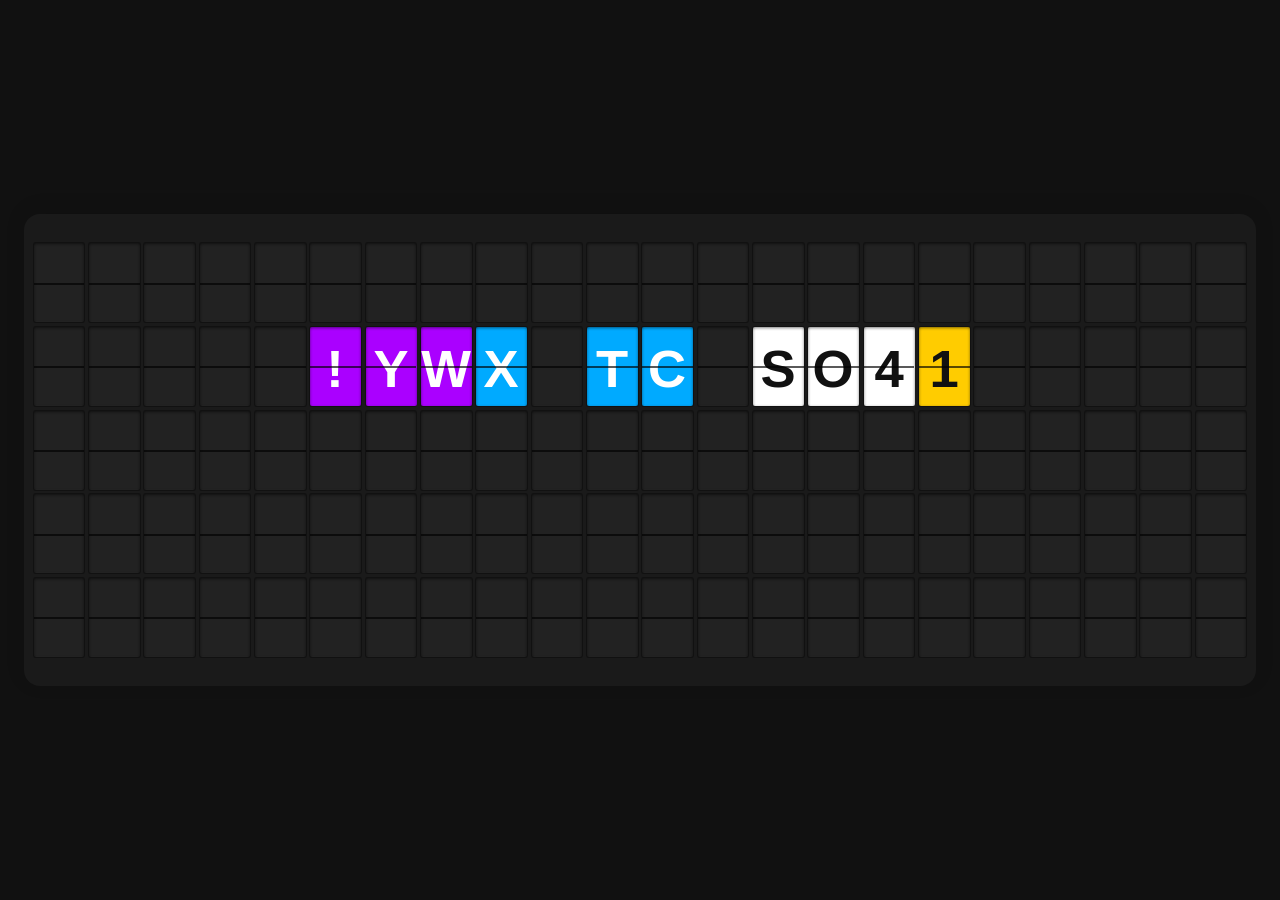
==== commit 6bc1c7bc: "Set .board padding to 28px" ====
--- a/index.html
+++ b/index.html
@@ -73,7 +73,7 @@
   position: relative;
   background: #1A1A1A;
   border-radius: 16px;
-  padding: 28px 48px 40px;
+  padding: 28px;
   width: fit-content;
   box-shadow:
     0 -4px 20px rgba(0, 0, 0, 0.1);
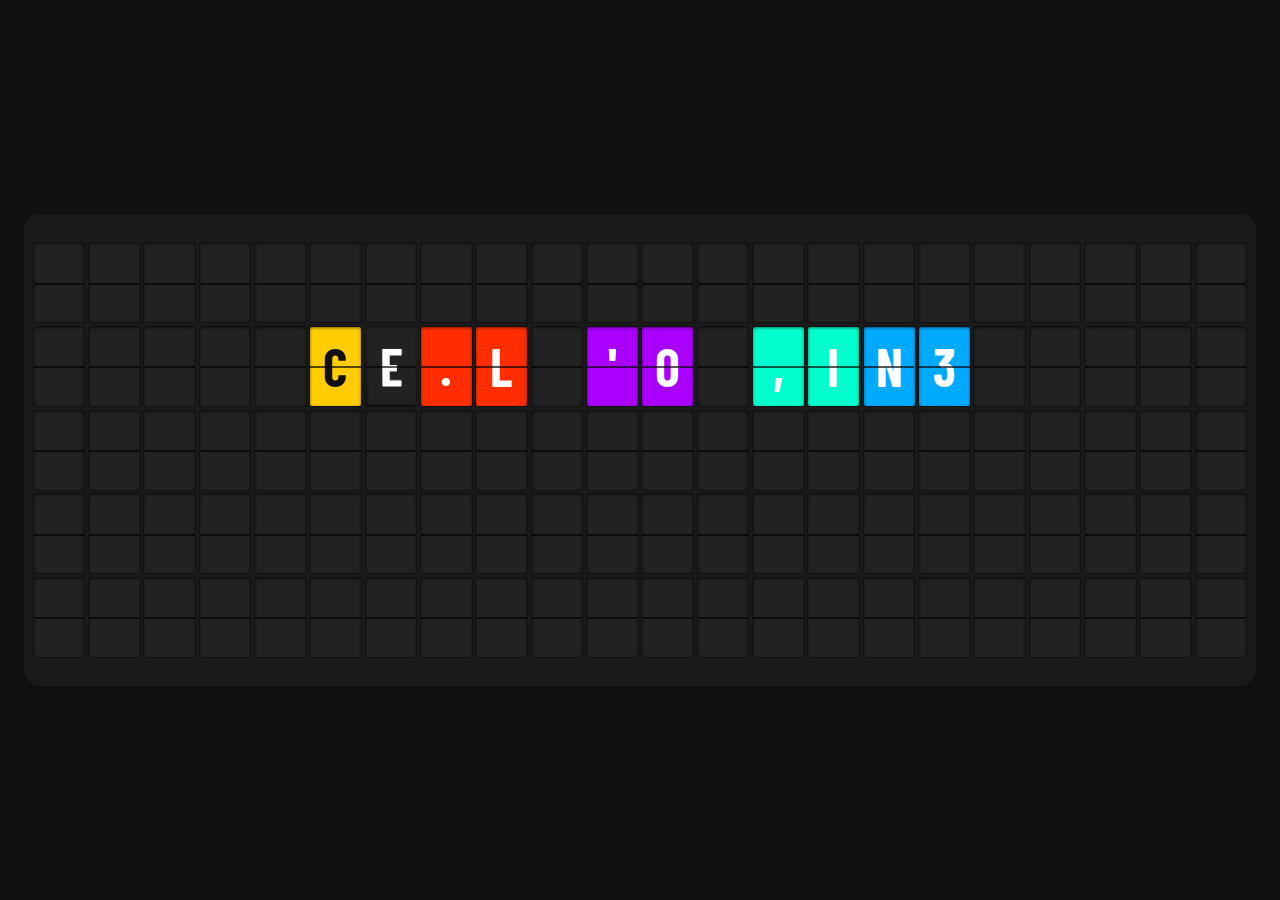
==== commit ca7490e0: "Add full project source (CSS, JS, build tools, messages)" ====
--- a/index.html
+++ b/index.html
@@ -3,1069 +3,22 @@
 <head>
   <meta charset="UTF-8">
   <meta name="viewport" content="width=device-width, initial-scale=1.0">
-  <title>FlipOff Screensaver</title>
-  <style>
-@font-face {
-  font-family: 'Barlow Condensed';
-  font-weight: 700;
-  font-style: normal;
-  src: url('[data-uri]') format('woff2');
-}
-
-/* reset.css */
-*, *::before, *::after {
-  box-sizing: border-box;
-  margin: 0;
-  padding: 0;
-}
-
-html, body {
-  height: 100%;
-  -webkit-font-smoothing: antialiased;
-  -moz-osx-font-smoothing: grayscale;
-}
-
-body {
-  font-family: 'Helvetica Neue', Helvetica, Arial, sans-serif;
-  background: #111;
-  color: #111;
-  overflow-x: hidden;
-}
-
-a {
-  color: inherit;
-  text-decoration: none;
-}
-
-button {
-  font: inherit;
-  cursor: pointer;
-  border: none;
-  outline: none;
-}
-
-input {
-  font: inherit;
-  border: none;
-  outline: none;
-}
-
-
-/* layout.css */
-/* Full-viewport dark background, board centred */
-.page-frame {
-  min-height: 100vh;
-  display: flex;
-  justify-content: center;
-  align-items: center;
-  padding: 24px;
-}
-
-
-
-/* board.css */
-/* Board Container */
-.board {
-  --tile-size: clamp(32px, 9vmin, 100px);
-  --tile-width: calc(var(--tile-size) * 0.65);
-  --tile-gap: clamp(2px, 0.3vmin, 4px);
-
-  position: relative;
-  background: #1A1A1A;
-  border-radius: 16px;
-  padding: 28px;
-  width: fit-content;
-  box-shadow:
-    0 -4px 20px rgba(0, 0, 0, 0.1);
-  overflow: hidden;
-}
-
-/* Tile Grid */
-.tile-grid {
-  display: grid;
-  grid-template-columns: repeat(var(--grid-cols, 22), var(--tile-width, var(--tile-size)));
-  grid-template-rows: repeat(var(--grid-rows, 5), var(--tile-size));
-  gap: var(--tile-gap);
-  justify-content: center;
-}
-
-/* Accent Squares — small stacked blocks in top corners */
-.accent-bar {
-  position: absolute;
-  top: 30px;
-  display: flex;
-  flex-direction: column;
-  gap: 3px;
-  z-index: 5;
-}
-
-.accent-bar-left {
-  left: 18px;
-}
-
-.accent-bar-right {
-  right: 18px;
-}
-
-.accent-segment {
-  width: 14px;
-  height: 14px;
-  border-radius: 2px;
-  transition: background-color 0.5s ease;
-}
-
-/* Keyboard Shortcut Indicator */
-.keyboard-hint {
-  position: absolute;
-  bottom: 12px;
-  left: 16px;
-  width: 28px;
-  height: 28px;
-  border-radius: 50%;
-  background: rgba(255, 255, 255, 0.08);
-  display: flex;
-  align-items: center;
-  justify-content: center;
-  font-size: 12px;
-  font-weight: 700;
-  color: rgba(255, 255, 255, 0.35);
-  cursor: pointer;
-  transition: background 0.2s;
-}
-
-.keyboard-hint:hover {
-  background: rgba(255, 255, 255, 0.15);
-}
-
-/* Shortcuts Overlay */
-.shortcuts-overlay {
-  display: none;
-  position: absolute;
-  bottom: 48px;
-  left: 16px;
-  background: rgba(0, 0, 0, 0.92);
-  border: 1px solid rgba(255, 255, 255, 0.1);
-  border-radius: 8px;
-  padding: 12px 16px;
-  font-size: 12px;
-  color: rgba(255, 255, 255, 0.7);
-  z-index: 10;
-  min-width: 180px;
-}
-
-.shortcuts-overlay.visible {
-  display: block;
-}
-
-.shortcuts-overlay div {
-  display: flex;
-  justify-content: space-between;
-  padding: 4px 0;
-}
-
-.shortcuts-overlay kbd {
-  background: rgba(255, 255, 255, 0.1);
-  padding: 1px 6px;
-  border-radius: 3px;
-  font-family: inherit;
-  font-size: 11px;
-  margin-left: 16px;
-}
-
-
-
-/* tile.css */
-/* Tile Wrapper */
-.tile {
-  width: var(--tile-width, var(--tile-size));
-  height: var(--tile-size);
-  perspective: 400px;
-  background: #111;
-  border-radius: 3px;
-}
-
-/* Inner Container (transform target) */
-.tile-inner {
-  width: 100%;
-  height: 100%;
-  position: relative;
-  transform-style: preserve-3d;
-}
-
-/* Tile Faces */
-.tile-front,
-.tile-back {
-  position: absolute;
-  inset: 1px;
-  backface-visibility: hidden;
-  background: #222;
-  border-radius: 2px;
-  display: flex;
-  align-items: center;
-  justify-content: center;
-  box-shadow:
-    inset 0 1px 3px rgba(0, 0, 0, 0.5),
-    inset 0 -1px 1px rgba(255, 255, 255, 0.02);
-  overflow: hidden;
-}
-
-.tile-front span,
-.tile-back span {
-  font-size: calc(var(--tile-size) * 0.65);
-  font-weight: 700;
-  color: #FFFFFF;
-  text-transform: uppercase;
-  letter-spacing: 0.5px;
-  line-height: 1;
-  font-family: 'Barlow Condensed', 'Helvetica Neue', Helvetica, Arial, sans-serif;
-}
-
-.tile-back {
-  transform: rotateX(180deg);
-}
-
-/* Horizontal Split Line — subtle mechanical seam */
-.tile-front::after,
-.tile-back::after {
-  content: '';
-  position: absolute;
-  left: 0;
-  right: 0;
-  top: 50%;
-  height: 2px;
-  background: rgba(0, 0, 0, 0.65);
-  pointer-events: none;
-}
-
-/* Highlight Sweep (metallic reflection during flip) */
-.tile-front::before,
-.tile-back::before {
-  content: '';
-  position: absolute;
-  inset: 0;
-  background: linear-gradient(
-    180deg,
-    transparent 0%,
-    rgba(255, 255, 255, 0.08) 45%,
-    rgba(255, 255, 255, 0.15) 50%,
-    rgba(255, 255, 255, 0.08) 55%,
-    transparent 100%
-  );
-  opacity: 0;
-  pointer-events: none;
-  transition: opacity 0.15s;
-}
-
-/* 3D Flip Animation */
-.tile-inner.flipping {
-  animation: tileFlip var(--flip-duration, 300ms) ease-in-out forwards;
-}
-
-.tile-inner.flipping .tile-front::before,
-.tile-inner.flipping .tile-back::before {
-  opacity: 1;
-}
-
-@keyframes tileFlip {
-  0% {
-    transform: rotateX(0deg);
-  }
-  50% {
-    transform: rotateX(-90deg);
-  }
-  100% {
-    transform: rotateX(-180deg);
-  }
-}
-
-/* GPU compositing hint during animation only */
-.tile-inner.flipping,
-.tile.scrambling .tile-inner {
-  will-change: transform;
-}
-
-
-/* screensaver overrides */
-html, body { background: #111; height: 100%; }
-.page-frame { min-height: 100vh; background: #111; }
-  </style>
+  <meta name="theme-color" content="#111111">
+  <title>FlipOff. — Free Split-Flap Display for Any TV</title>
+  <link rel="preconnect" href="https://fonts.googleapis.com">
+  <link rel="preconnect" href="https://fonts.gstatic.com" crossorigin>
+  <link href="https://fonts.googleapis.com/css2?family=Barlow+Condensed:wght@700&display=swap" rel="stylesheet">
+  <link rel="stylesheet" href="css/reset.css">
+  <link rel="stylesheet" href="css/layout.css">
+  <link rel="stylesheet" href="css/board.css">
+  <link rel="stylesheet" href="css/tile.css">
+  <link rel="stylesheet" href="css/responsive.css">
 </head>
 <body>
-  <div class="page-frame" id="board-container"></div>
-  <script>
-// ─── constants.js ───
-const GRID_COLS = 22;
-const GRID_ROWS = 5;
 
-const SCRAMBLE_DURATION = 0.8 * 1000;   // seconds
-const FLIP_DURATION    = 0.3 * 1000;   // seconds
-const STAGGER_DELAY    = 0.025 * 1000; // seconds — delay between tiles
-const TOTAL_TRANSITION = 3.8 * 1000;   // seconds — full animation duration
-const MESSAGE_INTERVAL = 4 * 1000;     // seconds — pause after animation
+  <div class="page-frame" id="board-container">
+  </div>
 
-const CHARSET = 'ABCDEFGHIJKLMNOPQRSTUVWXYZ0123456789.,-!?\'/: ';
-
-const SCRAMBLE_COLORS = [
-  '#00AAFF', '#00FFCC', '#AA00FF',
-  '#FF2D00', '#FFCC00', '#FFFFFF'
-];
-
-const ACCENT_COLORS = [
-  '#00FF7F', '#FF4D00', '#AA00FF',
-  '#00AAFF', '#00FFCC'
-];
-
-// MESSAGES inyectado desde messages.md
-
-// ─── flapAudio.js ───
-const FLAP_AUDIO_BASE64 = '[base64]/+1DAAAAAAAAAAAAAAAAAAAAAAABJbmZvAAAADwAAAJMAAHjQAAUGCgwPERQWGRsfICQmKSssMDI1Nzo8P0FFRkpMT1FUVlhbXWBiZmdrbHBydXd6fH+Bg4aIjI2Rk5aYm52goqanq6yusrO3uby+wcPGyMzN0dPW2Nnd3+Lk5+ns7vLz9/n8/gAAAABMYXZjNjIuMTEAAAAAAAAAAAAAAAAkBKQAAAAAAAB40ModWwsAAAAAAAAAAAAAAAAAAAAAAAAAAAAAAAAAAAAAAAAA//tQxAAAB9yHNTQRgAHAH2j7HpAAAAZAAALUYxjGxgAACr/rufu/u7u6Ihf7onu7n/u7nEAwMW5+DgIBjlwfD+XB9+UDCgQBB0MdP+XB/u/wQBDSYlDNCo7MJEZFKAABwAG60nG+J4xtRKYpmHAU0MvJejkfLAFphgZkE1iws+J7RWHwpjjGolEDYyXJiUkQLsSXbmkeIcfrUSZ0evjlPmSJFc//U7L/56tZv27ydjKI9V4y2+epvvsOkr5VJCygBP570DrfbKgfBdRbVcg9yv/7UsQGAMvlAUCc9IABbh/oeMSZ+H8iFOhZ3KROyTK951DybU6KFsyCpmNIs1mDmIwm/I4zfmopfblO0TReaoopUUrKZUHVWz95i1SjTJJPFJKTyM2I29C3ObR2FWaHoNPJE69QXySWArJDK6oZ+G4GyUDQaQwwMIDk1aNTklEu67Dy02zd7dSvpF9X8bjnp13+qvgg26/YXXiwceKAowTHELhnayd1VzGdn7VKZOWYFOYi7c6+MLZkCX9+SBynTVMPCO0WaIdkUyAAADNTkYvh//tSxAaAy6j3Rcekzcl4HWhQxhm51m+XUutFWixMHBEyBcjZUQsHYqigW3wyGEamyOLKxd/[base64]/+1LEBoDLTPdGhjDBiYafaRDDInibg3Ox0UlMvkwoGAs9ZAx+iTLXvgZloLOI7u0fZ0o5JTkE4S3DPXJRgAEAAgYgcUiYhzzLfzyr/JwenRkNlQ4prfylDFlaiyktO9qZQFvpbJCQdKwOhqDZgmBYVERyORXEMweqY2YXntHH8MGsZtDCAAlUlaZ16IEGrUkUXSByAlMgeSEkA4QwtYSdPNwhflJE83eUX3WWjVksH57TCCaB6QwhdmJqFkiansyQcdyqNmeHQ0EAAADB4kqL6v/7UsQGgMuw+UnHoM/Jbh8o+PSZ8YksUiuMk9FSdSkPltoonwwoeTSrRQ+sHiBKI8CylElZ+bRj2b1rqORyFQYeB4SFAaIL9/n6coqWvXb+YhWlvOh/K8FGrTTmS0W70o/nLZZFZGh2VVUgLuLoeh5EIRiwjWRD4ibP2q0j0OlWI2Owu7JK5ctphdWmG1JseT18l1Z611rl3JJCtEFSd5MSXw//yH/14vKp7ez2xUXKIu5UjurKciZ+yRemm3bnupR5uqm6dG0EEDRIOap1hDwg//tSxAgACeiFT8ewaol1nuk49ZopogIvTEOpaXxxB4lg2XJWV7a+oCADRERTI2C0HmzW30hk8mLpUxwZCBB5WMqf0K/Ui5b8SDiaOQuPm7u0sV9plWKd2ZiMAAAYyZMxok8OE21axnUtMCMyeScYGVWRT6ePYZJ2T4JdO1WLoL83J57U7Ug8o/3t9PQHtSQdiGUQQin0RL58/9xn/eEWX3WCAamiiR662CUw7d2hF/8XKnZ5V0UxAAAQHEJQhHsG5KBE3MmS2SyqqPFpdlZak0j/+1LED4AKmPlJxiDRwXkfKnj2GRkxOlfN8ejE43nhRqT1ZAoYWzdVYhDTZIQLHiuPTj9k0Ip7/+bk+ZSqSvJK+NeOLcrJkG6ukrVpmdkR1FAAgyImEjPY7C2N4rgkiqCUVMHA7kte4fkBUDAmCODnkEHc8nWH40d7vD8ULyCH3/9uWwhzBsnk0xhc1H8Z2lplq8IOQLTaMd/pQJvOzGRNPMbvsXvTY8mPu32mqZSBQgADlyTMpsD4cWHU+H1iEsmhiER2ZKX4oP1ZeJ+kWr7MWP/7UsQUAA5tAVekvYABSh3p0PYYabCpGoP1l7liAQVZIXPut2eWbGy4ZRlkyw9JJWPrxO/jkOVaehuvSO2qSjEkkEskAjPqatUwtMnJ9SHXI3OetVYwvdfKiGYMk6A3ZsvtbvSIJuEuJEpCgyAcFTJMQrjwQh3TXg5OveInV56aBTBWrhz0eXCC3V9M3JMJbuTjd3Wra041Gdd/32Z/7tbN6ea+ZlLExSKLqSebaqOclKtnC2bNkEM61fhTrxQJlmOvm40hPhdizB7JoIIRnSLN//tSxA8ASmzrSoekyIlGGeo6mGABXIsHNLzwxGvystK8rWp5WVpzH2sQBk7J4V6fa3e2fs/5DXC7MxddqmUyqtyR5jnfEIwbwWglCstMqECAD2Eg6D+MRJLggC5DEAG45FEOTU6O9LIg2yaRzvjvBJfNI55Lmf7idOT///WUnUHJk5QT8Kamb7W98/9fvv8zjZF2X9Z4UBXjsv1MaEy2mbZWdoRVFAQQDANQdLUjrMk1dL5nOwJPCZ6VCoG8bithxk9gFqBhjCQ46DmWArRlCcj/+1LEGoARIPdP2ZeAAXoaL/8ekAKaK1vqAjBSlPHVC5RC+cz+KyDgdUtphkd4fXbnfb2fekknWSb9Evof/qfkjmzsH/8kdDP/7MbxwZKudYarjsqtlfzrjPgQ2i7hCr+hc7x5R4XP/+h3iHWmZnZ0ZVWyttINsAABRMCIUwpJCUIICPlDoHCBmu7ozRUB1ErtDSEfzJJ5ALhskJ102mWdux4Mjw0KbjGp5c4umiKpNy8bV9//P/ebJNL//3f///UJ3MpBdxFOqrtlnogcx/qAlv/7UsQEgAps7VCc8wABlZ8rcMMxuT8g5ZHgkIx3KeGzpragV4IemN9pL6GTZjuCpNWPzGw1I+eefcl0qWXjpZDHkCDU0Jt+0Z/Eff+ZIQ9QsprWmYTSfTDMi/M67riDLlbzsQEOcGUBDXcdKyYUh+ClSsPrnwBkyzAt43PO3G47dBgcpR+LGKgnCLc2f+9Fqo1ITDCsWLmWJ2YF2uyzZnuxlCXiSVVB8YlKiGZnCZeak5s4fO6ndEiHGxW9ryoRsoVTyxFqclstkIBBgKBmBsqR//tSxAYAClzxVYYkaUlIHWmQ8w25BmDVqAHSHAYTHSYGTsE2JzSSSRUt2E40UMOqR1BEx2GJyBka4vb0QCAwgqDsrIRf+zN//+woGJBk1Y2cBNcVSZ1yCBLBfHblsmkKQRAFEYKEHGaJmq480qwopfTqBK2MIWzQUlrJ8pjSZ+H4nlMrP+YEm/sz06HP3bSNCAgkYQdEwpiGPXSEU6ptMx7HZj0CBrojoDo2dUYbBUlHVEEAgAANQ8HoYi4fg6PCMnEZCfGATCfAuOCg0ukOifb/+1LEEYALDNdN1MQACeqfKRMy8AA6yRroIJDFHFCOao6IGA1MMIQma/PEhBWHYYOD2jSb//iZ+K/g37VUixw+T7KgcSipkybCUslWnHNo0iSxN6keGmA8mVNYeZrGDDXJhLdmaxGfcQ5EaTAZKRXU1yVblOrbW5ItUQFmKk4URSHE5qCKnkLpiaKwZkmY8quAmYyvcP1EwIU6/RJ7MuY+Mxs/LGwY3P5WNegTRO4HBCbYjA7xJDrplcL23LHnqyKbEe0S6flWvtlPnAMIQEAAA//7UsQGAAu032OY9IAJURnr955gAylUpXHdpHBntqNEbWBZbcBgUXl4BAgEhxRfUMicFQ2TuaVQq/8A5sABEF/aHq/7+kBawoLQZYmzSLya//TNsNqEkrVQqsy///5QEDDC7f//Wiza2RyIkggYA9wlLwQ1KgEreAlBnHysrtD9lsUkTQcmFgFiJZbo3D3f/7R/bpntCozKs3e3yHvvZ9g5O///D34z/t/d2QiIhsbpnnntOtYR7/XHiIiLtpp5hkjIQGAXg/iUCCEOU37gNAQa//tSxAsAC2DVX+wwa4FGH6msww24DlIqu0OZqB06K4g3jVIqGbiqJldDh6mMYjQmwGKhk5w9Ogg4kM4Jin+SidWAjfYZxiNT+o9mxa6/wGjqyTOARkQZIgloUqSkiACCo3DAclQ2wTB6TqT9QQg/FLcQo0lqqOKfNRY1AssGJH0lhiFILnXXhFUxlnlnuY1E1QKE04Wn+Uu/8N/cgMyiGy5iHJq7eWhvRxGYimlWZkZxIAQQUgMAu5jKo+pi2JhVLiI8XTIvIBcw4L9xRKLp+Qf/+1LEEoAJ6JVTx4zRCVIe6fqYgABzBA0CV9EdyLI3vK3yXWgpZSAKTZC10sOJtP/ZtlhdD69e12YhUWUI1OmFXNIcVIAACBIDEWBaVBWpKlSMAOBQwFQBvyRCBUJgAxQkGDappOsRRsj+ZVIaJs14EZBp8Sv62Sw2zbGrTTHcmXX///L08rONd5rqjDaeIXR4n+c+kmum0tc0ljTYKBIDIAQcQkjOFu5l4UByq1dJpCVYr0Nbl3CVJ2sCoGBCaFpu3FBaDkH43qFlZ32LuoYwxP/7UsQegBIxLVW494AJdh3sux5wAczzJ63qzOJs53hwfsGCfvmSMqI0CMhzK1w4DmPWbwchxIRv+XeaW/l7DZ+sofZHkgDoxHiQ8wb58a1tyvMfnEQhYQhtQtZUbP/////9f7///6LOsKlnaJeadmVmM05AAWgAB4m0kVclm062ZxNIIUf6IaFa+RqjBaQnoRGgQCcSihA0RBWBUbD5EFpuYTxOXKhGBXjUa6pIljhFHj//5yjWy//7mlDUU5R21WY/G+FCvzFHlzZ2ZRYAEGB8//tSxAUACozhXdzDAAlHnyt48Q5pEJEUA9OhaJBbPzsOiSERyH5voJMmkMn5H8b/yFaWPB1kC53n7F7Gt6yzM24NsEx7////////YgeonSDpmI7v1rqHq9IZ0sQ6MLKm8Gjy6qKBhhYv5ciDj0lGqD7XBLi3KolyrL63MaRYnC/7b93KDYw7YXKcTBAQVuGM/ldS0KJLCAQgoyl///yARmsarIoCJGNiOKUYc6p6lKD5ajtVJTZAEEAAPkF8QIV0mbEnj1MEZQF3MDIZQrErKSL/+1LED4BKRNtRx6RnyTsZ6jjzFfHd9rQ3qs+OHZKpkGMyVdYFEkp3bU8VIxBQauCp/3W0vLsKvSiBjIJOhiDM4mYkhEgk4RWkMqujIQAiiRqFyOQyUIRCOsZSXVTqxuPUfQeuz7MJqfdY9j2TUx/pyr09q+ICfzNr/n7bVpM8MA4FEmlL7/06lEXZDuQw0mcm3K0rZf0fTFNGQjIAAAAWQmZ3B9HDBSkWKulBc0Lrtq3MIg0UElDzBdzCJF8ef+Lv/Nk/wOkXMe/5ILDpjgqhLP/7UsQdAApo+03U9AACYiNqdx7wADDEHf/////+4nFD9B7e8zZUskMMdoSP+SLbczltkbNQQDAQBAtgAJ05zLSJTShSZ3F4J2olUuVIoUQTVSvC4EoRJfGBnVxcDsO2IwF9aW7e0LJ+JnCMlDm0vvhtsKGdcBCNxdvChi1epI8U7Z/cnZMA6EeyE5FpMsnqFUj3xSHp9TTO+DrHIHJaU/ScqVGqOe99WhTflkKRHRkE01Sr9quAnvuDbdaf////nPO8juyoKkl6Z1SIgxYBMDvE//tSxAUAClz1Wdz0AAlGmq30xBoz8BirCFGWqi2orbMxlvck45KuAWwwJrsof0kTCEjRw8Yn90/8QW0O9I/00GUWUQkzkd1L3zBvd8wo54p+hrvzu8Vbc1t03wMPQzaO7WNNJtQDRiMA8Ii/1aEfmRoWwDAfCUEBW3Csce4WkkenVXBjlpRbDzOntU7/9pRluaFhcIRZVPFY1/o1Fq7tqIkwcRanmmvOaZtc4CtIH6V2xy2IIIpCmMc3kkcpBSCp5pVLaeStkUiscRCaJNzd1t//+1LEEIAKEOtTZ5hvAUod6dDzDfgqx4pPePQMsvqRjLMLMmYKZyNQpIKaAjFRPlYGKb9/Tdz0R0YQ7FYauRMikwNpyQu2luoKFj4L0qi+GWhRfTCONSnSoFa1vVJgFBhQFtUYQjsx2a5vwuiXca0/9zSzWX2+FEwY10yQIEM271V/fx3L0sYUS9CXE2eTE2xuDJ23wmyQXFZlZlEtBAAEiFYPsZx1l6JYiUcaacN46Tpai5qGsGCGCtGOY0ZNCOIglWVZnIhh5pJ/wWbENf9KVv/7UsQdAAps01PU9AAKXp9oczLwAMcL2cUfM4tX///[base64]/jZRUotpKnP816XiIZ4iHh3Z1ULbJ//tSxAWAC+z/h/j0ABlQHSs7noABGxIOAACTaLiXkijqRSsfvqQliigs9dh4HgHgcOGhAJgbjIDkWvgs+BVnFf8PyBEsatCock/aXi5BlotDxrNq3/z2ifr9//4sKZhbvdSNvlf///ykZ6yIyrCAgAAHyfQkCFKxc2VT6VoRbe3JxDNcToIQiOSYfNXzanokFz3dbwYlVQxVHpTVUxJYuWLhHb3f//8K7v75BhA6kRKneeUtyK4QgxEAB98B6lp2aUVkNo0gLoyg/C+l7WzkQA//+1LECYAKeJ1fx5hxCUKeqrDzDfGh1FxREeKod5ScN/O0ECeLRn8zGy+aINiyNGmdJR1Cl41/I2oNvoQcjYnpiZfTJpZomzIJj1goKTCysEG6TYF2ldrl1iKJBAaRJzIJ8okDMmDyjPVOuD+fsKhkIZQHVssosyq5Mt8oz+66VIFovVNvt1l/sj8XQZxAgboFrMx2+/DtpGd2uhHqq2n0SpRCzZRoNVaYZFZlNEQQHKQBPGMri8HKpDcZ2p0qMqQaNFh+IkCgmdjQi5q6IFsvof/7UsQVAAnk9VfHmG0JSB5quPSNGVo+Kc0DkjBG/Pi5wMBgYK7sid/kP/iHMFkVzL3Xueqd2BHKOgccOyqZogIAABmCMoBfIIhpWINeaTphBonIlIRpxYIKnEKYdMDFBN9EFIJBvSi0sD8ADQhROLUG5jxBWQ2D/WH+LggW2S3sHQsGaYw8u1OuTg3HKoiJqnh0WulwF4DysOZbJIPjUI5THha2JJ08eo0iHBIzOxFD6/c/x8snuQgWcbmydBCd+uxpRd4tGlIXE1EZ3u/PZAAW//tSxCIACkDbZ8YYT8lJGuts9Jih7/kcrnMpIuNR6mx50FqfXXb0gIjR6i+nKX0kQJWDA0kJxGJCoyXcTcFRKaf4o67bImil1JszHuZP1yMu6MIy5Gfkoyj5iUftVTP97yjJqLoqNIoy+NWvkoySWiu5/Tdlal/nLb2Ag5CwMAUBuGYLjuCAM3hsbnZafgL5YP1iJko1/90V/OlrK/7nXeiuXZSDr/5J+WauC8T8zjEfg3Yd9WO4NxCOCYrwtGi6GsheiwY8d0JLOaK6MiBACgD/+1LELYAKNPlXZhhTAUefLHzDDdE9k8QBJQCmWBcuPj6V6omkofUqZnU4mN5ZVEDZ3oT4nIkHSyDUvzydHeAyDnXuX/2anPVPNuaQRRYYOYjBUjRQm6Ir1wMGGB1qs0mvkYSE5EaQGTwNBTnedmY6RbGVFHaZU7luKehzdexfI+YNRQ7b6KkiRRRI55//+fp6clrQXaBc6zNv3O8tXppyf89HSRRkij915nPs5lVVJJevCSxY7wrIjGIoAggAAfAAGQKUIHiGZY6mDoixytKebP/7UsQ5gAps9Vd08wAKaqBqvzLwAN7sDlAIhLUBRvS5QBGiErFxMxhbnKc3B5KAYArhfSfHgTwQgsAyyFNyZ3Bi1JepjQFLjEqNI4uZX+bbcDrZ3Ay36vLYZxTI7RpF1aoMGLeROMiHqumKXTp/FuGN//12f5Ly5nmoHmv+bKaVydV73G90/tv3/c4exVmDiFl2ZmZlRtFpQB+O8eYDmLkqWQ6S5Ks56sRonkeCjsFmFhSiASkfkd/lPiEXbk5Ku777l////5j9ssEU9Tsxvj////tSxCCACkC3c/zzABlPnasymGAB//Yi1Hg/cFvQFnYOENQBqNY3RTStAAGBwMhDiaBkYCaPSCoRrzIQV5kJJDTakENIxzxLUnhun5n75R0kcOSOqqz+mh5rQ4yUbmf39a8zNVvrf/Tz6rWrGp59JG0SJJPPkjTZr4XHZDWVd1RUQgGowAAAAcAAAADa480yMYSelYZa0RdNQFtn1QVaFVHhlPFowE0M8/kiXw91ARg8FOciGJ5FsKfVaLZ0o7Z7MU6oP9H7ocY/VcCqA+yvXtX/+1LEK4ATWRdV+ZeAAUuZKfOegADw4jHH0TsvZPCHl6IyTwuSjlJy3q3Fokz+PaK/Q05XBBiZC6kyz8sP2wqvd2TX/52D/OBNPXNn/hXrCfPq6//////i2L1OsQAIDArySnirAUqFJhFrpzjKxgQUJWx4bOKF8HmFzd4kJQeCANBGJZ+ut3v//iv+g+EwgiEyKMEMXMH1///wiJb0PFRHIVhcHxA4QcnKKDF6NhlgBgAwAoHUS/JFw+WblEgVavbvKu0O//+TE4Lp524Wb6lgqP/7UsQSgAtk/1lEnTxBTh/sNGEZ0BtQ6bhCqTybCEnIIoy7WIwgIGGvM//lBIE5Emix4xyguwjF0C+4Ky5pBOa6NLJ0zAufHEYgE9dsNiYAQANAChIfUQIiD0T2EGRgq56HBfZsTzLv542qo9F2hijU4m4a0JW4ySgNIMTQKnf//+/fe2LqLh0kCZRkpopELoigLQAxUkpXcHh31SR4HVfttqCgBUk0NVSj+LiKEoNCeHxifcUW0ZuYeNP3SvpbVHaSjWdVdN618xWeqv6JldoE//tSxBkACnDZVWewxQlBH2u48w4Yqw5ZiUmLOdtp3n9v+7tpelX0spI6isM/3SUIHcSdKhf2QXVBZZYRYAEGBdxiCVRci7bFuOfivjoQIe9P9WtMBl2/E5+fttaAa06LKLo+uaID5P84EJq69aAEIk+8Qzp80vTRLnoXbJRdA+CJd92REButdkn2jIABA5E6KZJSJRSk5UiHKdEnIcjuSDoh2hgZmFxkZVLJHpLsGcSAoKGZm1sNpVLYcMZIR+tIzb/mzXLyIKAqgEBFgmZXWND/+1LEJQCKPPFZh7BqyUmea6yRmeC/qqR8FLsk9m3+aREhUIB1EKBUIQ2BgVj7gwTvphHKBgtL4AQQjIEnYjCLFN4vobB9VlmK0hKdmTosQGAZVdprNi3aamzC62P7KRJmHEQoYFmFnSom0Z/7uD2VWGZEh2IAADAgAsJTBEDwfBMOJgbNLydQeS0OzETyU4cKBbaSNQNlgpagtkt8nMJFeiAuFJukKCKMGgV1ef//94pVulL8VsspNc2J9CYY0DvK7HOmAIwamxeyaQE62Nojd//7UsQwgIoc+1nHsGHJSRzrJpKQAIjfdwvby62q3+tYTbScu0ozzEzZ45c8vNyjpA9W4wIlyVErmxqX////6aATAFGwiCQKoCYjiQPWMrXCXjNQsSvbpKoCQTKpo1UzMjIEAAgIgSABlkyg3SoNMvbM/7Xo077lm0YCcBrI/qGChXpyuDMLaTpWVLYzK08CdHKShOpPWDFFcCQF4E/LExF9w3KCFRnfRUsq2xNqvZxUZ53j7qVbRbxRsaTMAwgnn5Yf/djftrPnchczTjJ6VMI+//tSxDyAEzD3U/mHgAFNmao3nmABOWQSJUxY0Jmz/ydl/R8WM4PImi6qg+DRYU6FTvwQ8sJTY7dIQkAAcApB4mc5qlfbT1N48kPP1AJ+DAYo4tKkmaoZFHwY137eZn/u6zMJ7J809BE0kSJCQwKThSKM5OZ3d/ds97jv/2IcroK6IKTXIDf/8yN+NORpJEErAKseYStbVxfjoZVwo1WvOEU3m1OotwzHf+SF3u5bVgN+fSCHBmkJ7I4V7r+7mVjC2oxsv2yqqI6vbQhDqrMQYp3/+1LEJAAKBPVhp4n3WUqY7L2GIGGnfyOo0jvgBdbzNMS0HMw2eAMPIRJCFpRWAN5NKxkCZkJcZiWCQTmE5gjixjunte8rBjD2PLp0inII3e//uOE3LKNEO3iv/lN7ipaPqqSi7LEQ7/HwGf/AA6ftb6ZAABwYGCO6NauihjPWqFGUenDWHS1cFfbYgbgbaz578TF9FZqM5pHbZ+GKAtFlCMyyhjQvOygfNUv05O9tawHzLj2zObR45UCUhCUnEU4JyWL0MfD4drnKI6jtLUBCSv/7UsQwgIxE8VkmDYsJPRyqUMMN8b26877ECcNYNkScxTgWFQhlhODYgHojHZqMWcidgavz0QJZ+cqz0Er55msidDypKWqrhj7EEuaaxrKbLn5f//pY6aZogr0GWOMbPjqimZ0y6l71K2xAkpa84zxQfBogYki6TZ3ViUWlkO2FgpvHETgdC6+tQKlQSTsRSTLWGe8pkBwlPQxLigYEOrg4GjZeX//60mOL2UiwXnEMoVhosp4qlTIlXYyzBWF4QTIYuE8g8qw525PLlxY1yKs0//tSxDWACiD5VWwYbQlSHenSnmAByUVd/3dOMOUWRdxv/Zw5A9IGtA0+xZt9ZLUxKYLYDdblZ//////////yKCKSaKy5z/mbpySt0kYQtErsxWp+NkoogIAAABugAxWswBFSpRdQ2HpWlUw500UWIEwSXNt1Yr7G6A9oSvKYhKjhiSqo3FVHYixkrDklVhWPSWMyFG9GaTOKROjXLH1MooCFe+0+qzWQ9DSvZ8IEyjSc/10VDhHW4H/+VPG//8HTJEY3NmRkcf5wTTow50/M4Qn/+1LEQIAS7PtJuaeAAmUcbP81gAJy4rlCW25oui9oY6cWfDg/B75rygQD7ojssszM6oqGdbZUbiVoAB34DWksI1SRkmkA02ABrXl0TQtLGDZftLhFJlpEUuPfkr6JoLCMPJAyiYgb+OGZQqnTwZPEZTLYZt7zzHxpoi5y9TDcars3JdZ3bxspXqxJCwOuKe3jjKf/f2OZ+wGsnSRHAUiqkGC+tTTNWlpeUnM+f6VBtKGEEksoAx0P49ard+tLgudUZynw1VdlVXhDMEAAcAjgMP/7UsQGAApA41X8woAJQZ8vOMSNbx+MewHpAeBoNw4WjmS0hXWDuAjCRmEx/qLyKyExSezCx0M5hf4xrAzCYgLDRdqCuX8c7YlE3xg74sJDR1IkzpMHX+ZwyltYZmdmZm+lIKj6SQ3qTx/CAFgNBKOqF4UbeSlV6RzVpRkxOxZ/6jsp6ACBw5O8Jz93mpy5QWTIieZp/38yO06dQifSZHwRi0cPpafM8DBKP2okWmiHYxAAABoNgjWNgekGQerBzIQgiCRB1ZHEHUcA4SpEosDe//tSxBKAygDnWcYYbklPnWmQwRpBwNVI26oIMoIUdAaPm6k2coZs2ZjZm7J6t8b1VNwq/Si8OyOGFUBXFReQJRE4Y0gSxyAMmMCoWB8OCPjpiakxJp2sWMLegXL8oMckW5ETlwtnzNmebCKZfkqT8o/UXEGECjDCjTcfz/2fv9nsZyaVqY1SUx4L09P1dWc76d0NFXtvrqlkDiTRbN1XoQ0oW1DCQxCl6ZD1GxSODrITNGF5fjlSkjjlRzdkn4eyZ0Nnf52Y+zyfa04LC06m497/+1LEHoAKTOlZZ5hvyVAb6zKeYAG1PfL0hOBAFkDoIQOyPTQIM+kEeUjv/32SIAAgGQg0PLaXBEqU00ApmmM8RSea3BtD1b2bC0C4qa514i1vh1olYDJzR6JVfG1tOs055NRY2Jr4z58dv9nHl63Kz/V/3OFNlM6n3O0i5mCqRFl1eHRVRVQwbCIYAAvAAV8wxuLqhyl7k00d3SVUYunW/KtzyusqxQNYSLw6xbXcRRn4diHF2DCQw/F9TKBYhIYLIKQYN3xusWD6fM4ubYXAsf/7UsQpABNhFVX5h4AJRhnre55gAcBDm5C2YwoUsCdwfwCdw4Rc47ebBpDqLk9uw2ibiRoE8BUHOj9Pcnco9FuIVLvVbTU/MtnZ0IpGVGuuzaUb+Yvqev4n////72RppmVjNBQAIDwE0FAuRDWF6W8vhvIpWnTZgYHmvZ6brIU+TmOfZxF8h7aMtzMZv3fH8IfR1FyeTJ3dv//////2jn2QIEIjM7JvaeV8AAAAJOj6XZZGV1QQQIUwGiSU5DL7PewqWQ5Dk/G7lmrGey2bg6bp//tSxBCACnzvY/WEAAn2oqu3HsAAoO9pXtbqodGXX224ZGmeVVVWPkgLjQ6aGHrHvc39pUzF+NR0FoGqwwWuBHskp0aTrGrjdbbr3InHE0UQQACPQAi2Aur4MpQsJFH8fapP852ZW84m1ahNIhIO8YR0XrxRhXMV15Pz/fCsR1A/zAqOo81+knxJPhOPZt5yUm6MOv/Y/PhpLxufbvZMuc5v055mFQWycFomMV135mZP/mf6d8gCXQiMEuM1jmZmZmZmXPnKWnchyACISeg8kHD/+1LEBYAKhOVTfPMAAVEXqrKYgAEPonp4qhDmZQHNR5NTAXQMIizy6me56zMcoyqKh/lk7d3LLvNWnrrRQEhKOS6IKCkqYzE+0fP/+76dFZiMqJHHUtn1tqqSoO8Om3KS1kIwwCwWlYc4kAWqRwLYlg3lMR7EsewaCEBAIpF7LHDBouOPMm7QoUGxV3Ifh4NVZm97+qVZogx2qrnUVN5Wo//d3pzzoHgYeHvmbDx//mHh9Y5HLK3EokyEEyGQ6KAFWrlZxA10a48mxaUrYRCMnf/7UsQPAA45MWu49oARdB3stx6AAFiGpE4mdMigMSxpWocg7CKdTVSRaOcnj3VRMDZP5LnDxuZO7dRuvkoFTCYBcCEa9ev+JmXRzlwL+FYAYCktLS/8JMBIF0TgcY5yKbGjf//8ligX2+0k1+ukqTSZCZNa4AAPxwFheKhWt7FE1JhwtLHcnIOQ4QhBwwoJx9mRYdA1ZQ5JP0uj7PokkRUa5z+WPD0cpJTN/xC/4pkhzaW/ps//8CKaE0iCAKLLCv//nNyoiVYzrogAgqHwpAce//tSxAWACmTTU3zEAAlHH6uwwZnhH8S0ESDZECI74wD4zKYEBehyjCTN5pyKGCEeYrFKtrO7vcJMZ5RxY4ekDy2eN3u12mXt6l/7U5kEW05qmUiiis/zfhxIRD35rXJyJAEBgKfqD01DseAqOj6OVS4mwM46Kpv5kmEfHdQgyInwkaQOIGKyHvv4uCaJTN5SDXXqOzeH/vX22rf92L04YgCSViTyuYrNxr+xFQgQSHiYinh2OEAgFcJeJQzhuskMkIwJoTCL5wIAlvBy+te4xmr/+1LEEQAKVPldx7BnCUEb6njzDfERHgogZOYOoSMwphIUTVVLnylIxzJmMjBKpX/6X1aqtDjHwVVo3nl32bOFRIVQ5EoprCorMhEAAAKsySen+QxGnHDbkGf6KRmEqddnFAFF/9MIvUSrrbK35scla7m1eV+utsI2nps2XOIlDHRv//pkvKTohHvSJRJnmJpMHZZbv9VbyVNQAIcldGTxcPLBVXHx+otVc42qTM//mnRaPOU+Y1/g+MaaFxycd4ityD2RTs5FIAGnIF22XCDPr//7UMQdgAo421l0wwAKYKDoUzGAALHejED0CaSF1TEF4TogQkql1IABWyBRIslNF1MAAeuwJNBVcICjuoSoOk9L6OdWHLLrBs/Xks5neMzE0hkJUw4raL/TtdLN01HVLC6LoBWy0vszTwv9X6gBBIl1xZOWtnz////2AI2qiRhcRWLvHdmNbsPQ5Pf93V4qbITXRYgPKx3KaWggrn//xxy3rMNFbgq81sQqUBVM28UoolBsRh2M/j8j5////7+ulB8q7yL77///7e2TZ2MRywf/+1LEBgALxOmDuJQAEUecq/uegAEABGEyzCMntJAB4GQ6iw+qHXUgAQOxhYxaBxD6hrWbFyzD3b/tMIgahcOgC8r96vweIxIw9sVVf//xo2h4sJSP/VdOv/EAAOpINBc+hwFEX8sLRUPEvDogggAXBXjHUxdULZDBG8zINXK1Ci8Ha52LDgFg2yzgaCGYzs9ma0PW+OXl7RCz033vRBt3KILnpXvon///G9FnsYbwlwmhd1v3RGeJAHvXdqwAYQA40Mw/EckCOB8eB/HogiItMv/7UsQMAAp87VuUwwAJ2qNtPzCwADRaDVMAmJnF4b/Of1Ty5v/eWO9VtlmtW78zKpyz4Y5SzVTJFHP////+2aSdnjClszbSGAz0k5HKp0bNG7jrKTVfMqrKiROJIBEDUAJbKbix1YH/iExIoTFLsulTouJhHoYAJA2GgFAQVtQ3OFB0lFA7R7TScmmS1xtPHSa2D59M3PrPTes3RQOI9+XkQmH5aWKmrm/w7vl9vQLP29bWN+PyodCxxp+n/CXN////+smfb1D6dsW8gBdDgpgq//tSxASACij3VJzDAAE+GWv48w3ZJQGKiKXIBcOIE1JLhfsAzySDShiza2SaBpobqm4fUNxCcc+G6Uftl/scS+JLxilVk3G5v7t+7b3Z2ePv/bLMeppjdjMu20dqFl4SmiDLBAQKBjejUfEvQR2ohHqVWIemHBPt67BQwSNc+al6hwuzMjmeRPvQ5+H08jIg4sINBnPeCFLcypxNCfL09E6ZvQ7QAY2n+OXMLlrbbbWsC4mAbQh+WEMESoUQJpSSJL3XQ/ZXr4odSJc1CR1Dv+r/+1LEEgAKPOdchgzRCUGdKzj2DHmkBBZMwWBneRtKGokBFSyO1cJrhTtD6fX+v720C7QxNsVl1qZRVbpemSuA+gL0jS6I0MYCACCGnMP5VCwDw0gdJheNz0fTtEYE9vEzT9Wm/MsldAJCiysr8oNMWmYU0MxINiZITaWq4CJ8mN8vuWRZuobY4Kn0kVeqMzjbzoaq3zOrhJGiwFWqTKL8SxUHIjzrTyEMiduxvww8WO6gJW6WUUt3Zjjy1mTkl3b59hvStOY1mwnZhEOZJRXbz//7UsQegIo09VKHmG/BRxnqep5gAHmWItZ2+ZhKroaobxm4bzr+T4XHWasZMsoYhApy9MZBWMrkLLqpDqZUNenUnHxYmGkSZD0gmVLMcVZ8i6JLtvMz5xqeoT2avasDLAg59QQI34+f//trz+3/dyFkoTMpE2WdbsKnQ7WyWX67TN1qs0isUmxgBKRIljLQKJt2nsjZM0h4y96/X8McFIp8pkn4SEHOEbPVaL4AiHJGbyxqJWiaKQKpKuBPDkHoWTljHOyxL6wMFGMDgZfjK5ag//tSxCqAEq0XZ7mHgBFBHCt7noABxhaT6jk6j/LWh7nmOpW5ucn1db/1iisXCxeh+TVtuvwrorPRwv3bBMc6jV7x5v30mUQ5RaMNrWVGf///+6onw0jOryyMYQCEE5LT2G6ez9GrlduSqbaK1KqZaZQiDwaLqKitQqkjmF1HISqqq7FEzCWVFtOwxrtm6UpVD0c1df/////wzDIuePdmkWY4peK5GlRFJpNAAAAwUJ/oNcuRuEIJwchxgYyYEoEtCy3q8MeFj+ZP8NWFpzp8PKf/+1LEFYAKcNdT1PMACicfKr8w8AAvNT5n7NVW7mpK614UaTPtiBB21////+7dqKdeY3jrs1tMw9MiBX/6VFY0RolGZmVFYpMrsUoDgBfTKF6q2NGaY11WpE5SUIl8GtTIAOUA9NROk7FMnF0I8ZC8eRDoy+4qklZfUbvByAvM8vxObx/DYupsKlaxTtVHlnOyGENgYUUZRscfmyqVK9ZKZtnAuaPQX/hPS5PfimoUaMK8pjSV+Nf9X1kfXjxP8tjxfZaQf/zSKoVHgzVHVlQlAP/7UsQEgAus5WPY9YABdqLt9xKAA2gAEAAAhB+s8F+/PVwPFHOEjbR9BiPyHIAzeZnyQiWUSCv5Eyiw7rWYpNOPHf7SNDj4edZFDvaSJnmUTZ3+2v7ksN0Pnc5L//XUOyXmn7UUEz1awC27JZHJY0g2URECSKAAQRb1lI8NwVBNZAmmjVMqwQUWm95AeIMWWpRckG9rHPTTQA4WAIF5mlmuRze40oPGRa1j+X+6Gh+KCOEgBP1/+6/8oPKMk+b+m1/////Fhw5HlDdXYyQAALGM//tSxAUASmTlV9zxgAlGHOuymIABT9ED6VzMhqKhoJPpmrA2nrAAaYbRAIOJpnqoMGIT4mgMSZFQ5k4cMIcOpQ0DiwwYc0Kd//zR0sQq8EPLowQxwYDqsPIOzDvABC+zlnTQI7kP0Z6JZcHovL17Nic+t6EPhUYJHtDZqR6ZCRZk2kCCTY5R1jTSJu3qPUgoSwSaUE4VFiRU6a5hbT/+HUkdbpMuQUxpzkO6vDE4zHU0MjPXZndiRCLJSPk0gDgA7I5gqpi2qFpzV8dmCVow4ov/+1LEEIAOrPFh+PeAAXGZrX8YsACcZTskQ3CQrDmySRd2vt0rESpXsKG872V4hKccMd9GgvocO8JyjvlLGTFtZt7a0zszhdnif7xSBE/99eLqmc/U7JBP1ba2et9y7zDrb28eFkw//8BvDwoZNwzxEmhogoIokSAAGCwKhccnooTnLUysQUcPMhgVmzawwGgfzYqLtImE9NY/LHyjecujxQc5bD//PnlUj7kEaNYv/9FtHzxiRP/2//DEj5wJB87UHJ7wl6WSSSSSQIhIw0BXmv/7UsQFgAvw+Vd49IABax3qoxiQAQQnAgV6J5QQ4R9qiI2K9wc2gyWFUBG+B1+PxsiYtAqy8iCxGbJtd/yP/zZ/+QUE6MVkvMB62pbNWDf//pBKfhe1KfuP9Il5TN5/+XZjHP//JcjKoNpAtu2wghAERdR8mNoQjm5aWIPoxswmhJImCKaklW0TE1NJigIIMFY9+abz+5rEHtYfY/VrRWIAoSP6KVk8sb21j//cT3Pf5JMmkX/q00/cfGP/Rw///8UEc8PVQMARIASYAHnXgL0D//tSxAYAC3zlXJhmAAlOG6q3mGAAzzopF0XVvQbkyww21iXsYfbM3znzk9dn8Myfj+VpLJj0zDFUzLg+G9CaVD/c+bLovm8J/ReKAMaySTl6z2zld250JFyxCW+tK67ULK38JyE/011gBAIGAC8ogOGASjmRh4EJsPR3I6MqrD7iAwsAgVS//6THVauiCfa92+Ycl//4OPDHZnYObBJBRM1mRz//+Nfv8ZUeZ+6+pFeTWJzykCF3xAp/RW6siAGBgLx+FCdYyxlGINQ3AiTzMrD/+1LEDABKdQFVh7BnQUAgK1DBmeCIgDsJJq00etnbEyUgRTuYgyCCzGVDdh3I85A+4fMEpL9Yao98wedx6VgxOG4qEqFytqXzjJv4xSwRUF+VTS0oAwxWtaJFTo/XrV8QNjMqnq0dMXZlTuXE8QdjAygjobeFXcWzyUaQ2cZMYcr6/Phs8t6eN+RCJaFSYzvb3G5ux+V7bu8qKURMPZpI1Tl5aZZkEAAAekKH8ZyLJSHRKDorggZsAcLBynMUJYhZgx2NHRCD8NoLkiqEhD4k/f/7UsQYAApI41fHsGVJQByquPGWGAyQGaDDggGqpsdI0W//S6qlDKqRE1CznAMhJnKYw+F9Hs7aIdXlmEVABA/gQQrC5Ri3k6j2Q85D5DqBgMzm+P5KPFCqzNC3dyophY7dWjVF3TUoxu6HKLMoiEBRRxMn2Sf+rs7GQc9xctWQrq7HF0Pko9VSNtJIAAACABjkgHoL+b5PiUPD+O9ODeUasOoqOkejiIuiIgsNkFsYhJsX/GFA1O8cT7j/HONEBlKoeqKMv9tT//akLrLWw0A3//tSxCSAChDNU6ekbJFEmqu4xJlIxGoDBJT1WLV3WIVWMdAQARQakTC2O5o2L3DMyG0QMCPeslSLMhz0V0wOQ7BAJN7EPbX8iMu/f76YeT0mshhOsfb/j32x//EYenh4XpAIdoJnEJPJs55CUKKa23WtKMEHgHcoh/sSqUCObH6rcG4BQqiEtIZkD2PtocjGvvqd6IYgMJgyJSITFj81rFKE4TQ/fPo4iR35Zv6zTOrZbslUeujl3lw4ERh5YOPZGUk0gAAAKAMtlLDphnNBVgj/+1LEMYAKMPdvp6Sr2UAcKjWElbqDHLux9+tXwsKSMtZEZEkZf/7KTHUTWtSXTL1+ni5WKRbnPjx2aGutzKMQVwT+vV/FeIijqZYGRh/xqDxA1oqaVYuFVjKYRFAYAqBKRI2RwG6D8EKgdJB1dYuJAi1VnKVOui4F45mZ5ZlayzF31pDA7d2PnKvuz38rF7nawaOV/RU/qLihBokj2ker1T0INNbp5WnpAAAAMAFhOBcXePFQbJGXL0TKztE25KLek/+hkEriBb8roEhboW/UlP/7UsQ+gAow413sMKvBQZ5rtpgwARBxEBmJQMFEsamU7M7//utQcSh0wwoxLOADgaB4EC0MRHMLAndYh6l5qqmZiYe/a12y0AABTaI2oUko4ylMqOcZpmirYUdQHqJVhY0uaKWdB/gaK3HSB1MjAjDmb2VkYEMZD/MZCl3mSrt1HTh4IW2MSujSKJXH/Gi39H9/HvVs1GjPf//878CI/vvHtmz5yxunr//Dvun//g1kg6krbkqRKBQ0QAWAAPy8wrQHUPZhSoBJmoWY5YMqRbVV//tSxEuADvD1jfj3kBJkHiezM4ABFjlimOwny3gqKpQrMiM19FN/S+ywTEa6tska7KkGHIQZbHGKddQEBXvKwq2y6M15YutijcwQAyCRFVNPqbPWrDO+sEoIn2n+ymIQa6yvnz/9w6DQQvD5X+P6fEwR////fH//+d8VAxeNVq+H/oCjQcrc///00UfZCTWpVGJyNoMiQgCgMAAIAYAAvCFAkzVTyuViieKKIgy4RmKWZ6PoxUB8BQjEhHlWqeYFFg47JLmdYegHAXBtMNqikoX/+1LEIQAOcPVf+PSAAbGc6dMe8AFKJLvvJwQQqArIkZI1G4Qlkf/2J7+oXBVhafntrqPh0ZPre8oRyTQGpStq2jTAX/LAUMAGV1sAACEnAEEWQgzG4nUT5RJ1CjdQJMXFN7bhJpVdBUKehoU8ypqzN601Wuf97vEbmDKxM0reuN/1rvMe2kUfy6RVYNJJ9fx1e5/9OwmZrU6hUP/rI0T+PjVo09NLlveR/+2uNf5HnrYcEo5XPdpba04iyUQycAAFQ9V8A/GaIcDOzPGYTJGQ1//7UsQPAA45A2+494ARSp0qe55gAdTTqBcSzQ2MlDK2q5GQ48Le0+ab6vgvfm/GPDJwaSBYdZu9/+uyGWfBYIUGLFlvbHxb/7qz9nRCEfGXvrj///mASxYQhdquWNT4tWv/+P///26K/Zlh3dTEAAHAScB/LRZP04CDxh9HkhZ/vopwIUyuWGcJoiglLs+erloJUkXNJWs1l5uVndk0SUnMSTlkNmndrzf///////4j+IfTWf//w9ZcnHy1krtaRBBAK4A0ALPNyYK3RnKWi/TV//tSxAqACnzLV7WSgBHOIO5/HvACqAcRmFw9DT8UVeR0oYYHDIfIdEVGYooIi5050HKQYHRJUqV83qqKRymKb//+gkLLNKYWDvYd4HSABvSoEFg+zMym8IzKpmhm0ESyGRkAAI30+R4gxpE+H8aZ5zMZzKVQDedXR5xl5Gs80zMD9uu8o9rBfKRWLl9aDfWd3k1EXELEOj7//xN0pHzBktPau/rP9/71V9rf/yPv//+o0+zsjzTI81LNitYP+f////HbGQy/xEpph5iHczAAECj/[base64]/H5TH9YbmoSB3A85jSRk55Xo6LZTkRIdHRySFAdiMZDsbkQ+J4+KCu87g2cnLDX1xygsWEpJMVv/7UsQSgAp080yGIM7BThwqrpiwAQSoaXn/5vC+2nq7h+YcdRxxMwn6JKAuj//0v/yyKi7b//+ouTL3TIWjv7I8ywVa3818lTAVhANhHCQljsCwlJwmIwLG4+DoVDtRNE2PGp3TMUw9hoy7PHG01iKtNr/dDu3NZxfDEm5JPHXRN8Md/7f+Da5a3/9J9OTOPY91rOPl+LTVR0hGZ4yFRFI0cbKRKBAwAVtiQWQqMuK14vM+rruYu1dK52Kq6ZcCAo+BegBIZg9RzNqtNcnDAcql//tSxByAEaj9UfmHgAF4GutvGMABmXztRKVj6RbOYOzpYGZs/bzwQr5PdwLeoz/Q9LLcZkRjMxOcVVNUHTtCmBljM69///L///DmZIbO5PTrjF6bYzz992N9CjuP9ecbc80/oyR4//1GUHUrXSGAQIAACc5OPLVgmkl5jE52P1X6kwzt84kZ7lj05cG5mcDvsD20mZLRNCIgE2YSTb8ru4gkoOT5V7ggmJzM7B0zLNjkoj0NYKTltt9pmZ3JMBePhimO4VCaqVWWyNVkmeFwyl7/+1LEBIAKCNtMnPMAAUYZazmEiXkua6cPYuhY4CnrDZ2ZOQQiauT1nlGQeTQJHonbS4ln28bfwpMDIJC5QWTVohALr35dr9//////+FQE8n6y7n5EpSV1k0l35dpiJxnZSqIgG4JipcrejDeFFwxgBkeRFSIKjR0Eh0XDIhC4KE/JDSH5uY1vxtuK1+EsVmx8c3reah9nVnDO4iLIGSb//n0daRQdLIHCuH/gf/UQzSRggAEDENsKyZUthLADjSCrEkvnsC1hap1dxZZRI05m2P/7UsQRgApk5U2HsQHJRBerdPMJ65EWBpSU+drGqiUVUmefdReQ5PUGRWLEa3LX/+Lfi5SR8xA+sYcu7utIg2/xOdi/xTslkdaJIAEATonAugcpfFDCL0T5CCWLMeAdCgWMlBCcFHlIFmH4fdlsqmbrrk0/EGEFNLxozZ0cDDgZzh3dv/5zhwAAABBBnNOnLz1YAH8z/qpXh4ZmlD7KQIBWGKyqI3l+KoXKZzXBUyPSXCQBGAEhUp/Vp+dKtRZRKoGkNKnChqIiPkS7CL/qqqTb//tSxB0ACkjfX8eka8k2mip48wnxmxiQxtG2//9VVf/UjUClWMGHQUBBQy2O0x2V1RUEAAAXQh7AD5NxGmm9Q5akT65YWllT0uoAJZ5mG5la9K0s86D/GeMjL96Ygy8bIiex+1ocYPA2//kRurkPcI8IJFh+yxgaK69Hm09mpYSGABgaCGSg9aDoJlxUKimhMLhgfYYrUmRdgT3r3OGXCGsVnvXbbLPumR5fOdLpk9NJqBCg6r/811duFYkGc4UiCgrBYHYMC8Hghyh1U1UjAAD/+1LEKwAJ4PVTZhhRQU+Z6fqeYAEAXg6TuZS7GilSdHYb6IV0yiqhkzfyTHbK00K690jBi2ecwwo7da2eX3aeoe7PjAJIcSku5H7rxvyO0f+u8O32J/BrKv1w1DXBT/n/OPpVxpUAACDzfCOQ1OrtNytmoyMtJ3jI2+HWNEZJMWebjxE4Zrbeucbrk4+h8kCJmrbqnj843ZoFOc7G7orLZ3WV/fDwMMvwNwxnD4ziFb0rJmnqxpMk5kI8JIAqf0zTWId7ejhTcTU43gMCTNBSkP/7UsQ3gA+1LVEY94AJQ5Eru55gAbJXOrN//////////+BcQly7vTqpogWFDHO8yichxJ4/mUkSuVSlXCwnUJhM5EjCySVScSTIuAVfd/mZmarbu96U5Ly8zjyzJBQL4UFDXgoKCgv8CgpobiCuigoKCi8QWntjW6mqAEGbQ9j2E4A5ILZXSk+GvJgMI0ImUhNgiUlpNY4xjjCrqdhtSZIotAS9MwfHIKhKcJA+w6EcQzjYeaZlqkleNV7yFGV9wcaOJBUx48D3+OfsoEFgVp7m//tSxC4ACkzLUIYZDYE/nirw8w3ZkUJiFCjCuPYuSHLSKRrksMrDrQrRKOlqjkLrpF7qWu1WCnCJJufw1JCwiVwwY2/9mb/c9CkcUJP48ibuwBKEVqh5CRKAyeqMqql7kmSsdVAsG5cH9ekVvmNkJuSSwObsbnUzqolit8hKnexCxGBCwVZ5Qui6NJGnFpqWJIPlv//////eLlIiJOPMPJ1JlWV4/ZrvtGXe+z2AKGhqekVkIRQASZmC235vLRoHUkTfY/hEFCQkBBSVZPOqW6T/+1LEOoAKYPNr5gjQyT4eqzjzDXHrd14Y1Immul5MxuJUsi/eILHNAI40Zmn5/9X8zNjJV1USXqq6gICsbU/CqCiqe9tk0QABgwD9LgwF7L6rSFpw8zosNyEhsMKRaQMvbJ5Z57a9zejdN9OOvY2u5IjEow3LChQOCAWA4u+c7p3876IMDBZxlGierr+NieQwfUcabkQJBKgEjZhRzbZc1PYpkxKciubQLuR+AT9IJ49ykQkkWsUGYRJef87nK4JTitW8j/yhccnbNTpFCHADS//7UsRHAAnY5VOHpKnBMqAs9JGmemKYA4S5G5N6A6iHBQP1N4aIeVc1AABhOM0SaGQYjmHIdCSP1iQyBZ4/D1CZhcZueH03BdAVfBqWbMGAlEki1K7GXVC3NXQlWEI2lqmVlSOmb9Ns5CVRKrUIE2sJZFYduuu+1n3IhhoJKeJ8yMfM2DMTK0PJIucoG6CSOZTtJxZR+okrVRsJV/vrXb/dXJUgPioZGBOETRCRIdJRUVQPQyn/9xEVSU5cWDVNzJfBtoqkulhoQ2NREAAgL+IK//tSxFcACiDdWcewY8FIFC7wwyWvcxKyFINJi5io76Ig8H7DJ/E8f4TAO9OkahgZIfY5NTWahqnCDLfkEAqoZCDDA0lKWmvlEUJSsxaZI7+Hd4iFWQeVzp4GCNTO8O7Myr/sAMhYp0lIWIaohYVQrTgJHQ0hFMefB/wrD5RM2NnbuI/8RjmpKpRURF7B9IJggOBlH0fd3v/2Hb/+vrHlAZFZA8yYiGfTM8Nl7KedKliJaIdkOAAwLwigMEgpJRQP5kVysVC2pTEjAXAuAX2hcKr/+1LEY4AKPPlVx7BnAUocL3j0mQ81fxMyy0XNDZtWXCxTjoTkOIFsMPsFYkCXmfP5VJSeysYR87qSuX/laRO+X9HEJbs7/GELHCcqjJKqC7H+xMa2jkQrkql3yi08EEdByJ3av6BTHcEOlSYkOJrPKEvQoK247MKGcwYw4hl2NczP/zUxDVbNYvGhFsqU9GSoEe9clTsS5GgAjWU7IBnNbB/oefBxwFyrFI7UjIuQCpAm0l1bs5hcLLI9NAs5cW793jHEkEhyAaGzDuuDFDMpKf/7UsRvAEoU/2PGGG0BQx5qUPMN2TIiKnFBa9CCK1BVdlpg6PSHTA/KoxskIysQCAIYCeHDYZjuWg4LANjoDpKMR2KrJePvkEoO14gqnfYo3TzOyWXP7+pck5Va+FdHDe8GFl5rbLdq2a/bxf15yWfNKaM//av2ZnnIfsmgFSqIWbR6mIl4aGWVIhpKQDAAUizsKwa46sBJ4yIHMEV4Bl0JrKXqoo1OYyoEQAg5VHsqm8yyCF5G6ZB+IUzI0wzzAEYqwIgdqlZVZFui5y5whYg5//tSxHwACiTFUWeYbwlRHyo6mGAAQwgNh/5wvvoLxqy52eK9PEhSB5oVFTsU/YUZw+LQmSOkWVQqMYQp5dPS0sJ+dO3mpqTb/LYGGLQhIyEXE/eR4WYTE7/5QulKJM3I5PNAt+6clGZVXFIGyZEpiuUkWygl/vKWz2hRIkYlGMfqJp2oJkDT4PMVm3h5roTbmXiO/9+50Rncuod8aK7Fpk2U5kxVmS0FLdS4RnI9aZYkVmVcABBUF+OcyjnejvLEMGygfFAKM0oD6sBIu8Z1Vxn/+1LEhwAS8Pdd+YeAAUydqdOYYAF+gI5FNOa7nokKhBCI4c/daHfiFoEEAA1d///3fP/36/ZOV5lylJBijjt+xpYd4dmZU+pELoSVZIj9QxHJRVohUKFwRSqalU/Yo7c+tL/6bRxkGuMEZh9BkyHomlGbazVtPLXwWKhzUUtf/8/+QqR3Y7ZstL4f1V4F1WD8yhdVLKjBNlUC2p0zE4TpTVV6Goo5u3qhvZ4aqijyG5V7RNHvJ9ShuJ1Omd3qmv0qTUxKR2H8heipAYuuf+uZFP/7UsRvgAno5V3HpGfJQJ8vOPQON/BFXFhGdxNp/oo0XqRkydBmDlpbTKeDqQtAnqb6FIyhOClDix/NUaaHxj7dBu5IrORuSBW8nYXc98xCo2DIlZhZQQXBRgQhtPrvdRn8RNqyHKX5s8yeyJO99Z/V6zF4hH0RyNV3PXRtAJcRFQjAOclUZMIUxsKPTSpbm6zla2A6o+5wjrG4xXYvP3L2bJ50TdythfIE9TKgDKHlVXejvbbjfqb/3M5/TFIlxOubjop3eZn//zf+pBRlV2V4//tSxH2AygzbTIeYcUlHHOmQ9JjBVkMiIQAAAAAUe0RskQHZqRcZD9g6/HiRQWwpkrAz1nK3hTQZwHkAxHaQscQbSsHYbpfiuJwyHfDhl9boEdSqx4SAkjpcrLKhMbCtbUaIedarYzMSrcqLS+iGtiipGH4AnknuSeDeuYrWzu5vdtY4jGq3Mng4AHcDGWNFsinWPK7haVTxTPfrG9CFhIx/ksQyKPyZRjbLDNRQASOXWoSvEIs/yk1M2UqiWAYnGWJvwrFO6R9adjnAyf6LTsz/+1LEigAKUPdRdPMAAmEfaTsw8AA5acl04q8kdFCvMm8rU1+K4ZSWWYYIzA56G7kmFk1LlgVOkiqSedV0OJkgxQgUDrFGwcVMaJMvVVZmy2ba28E6zeLtBjqDQhCupXRzNLaursyylQHvf/esFUQwgcBBK09CTAU/8Rd2aeFwrn9/m8d2cJHGm3a5FEEQSGBCGgADCIkT8eoyVIE8AuCMn6rGYjBiF9PV+hax1dRNTKdj0TaaXHhpnCZlt6cC7DzoBEvYYpHLfjCM6uMslsErof/7UsRygBNA90aZjAACZp/r9x+AAtSLyerGp77ku/K46bE4vOdrS6gt537dDKN7pnIgCcljD3SjNLlyrWqymX7xm7meRMhv4o0tFOLoAEAECWpc6UZh2W0l619ret3bszlP/PK+tXOsggGD4eZ1hKEKN4wTCMIyjqTiJenXEUroJwiEMSRn3E2hJyyizS6qq/Q2rJa7V58lvNEbnCcQadV5rffr7j/P/dU7bvefV7TVtd9f19ya1MkPPkOktdaDaI2L45y3E9nO0/DNaFwjm2M2//tSxDaACtD1VZzzAAlOHWmQ8w35yQgWZBRsMhEzSiiD81jaWkciQlRLvnX/+fiD0xjWeoEuCBkUkq+7bf/g6h8g9Uq4c85aQEiDI7OL481/DDdXaGdTBIUQN8lAtkFHHMdClMqCb7uG0FyO0thulInAcrJGTrOdBrmwbO9l7OKPuGmG/gvzZS06O2pd0ZJeXNnYr//9vWS7fXt5/ecedfL+327/blLCsIwQzgiRDQyIiQAFAhACCwMcSLKUEn1VFghoLPEvX7BzEJi7aaQxQlT/+1LEP4AK2P1T1PMAAmef6Lsw8ABkC7FYHyRYsgh4m5kHQwqZsDpO9Krg6DUPJXH6hSHNrVKnkNT6cVh+q6IuVh9NGUDpzXkCc8ZGqVC1wgoTcjIMGrdD+GNSqW0GM3MMk9oDdFY4afhvWM4FA4rhRMLLI9go58/Rr1naVp4pm26xAfa+702Hd1OXdmVTVBGIEggIjcAAH/ZuhAwAZWgGR8bMimu6xaWEBJ1yoazTKmaI8NxZh88yRojuyScg1nUYdiwoekWzdlMuf2hvb1iWbf/7UsQlABNdAVX5jAABT5rqe55gASuR8IpynOs4LIWC8/96jDT26MEh6GWcu5GobcqNSr/3v3Hh2B4cbdkCGlrcpazVmIn////6txayA1QNLc+KYcvzThfVlNN3X8w7///0mI/pKvbsaJCGABAACjJ8KMcBynAQiZmb1PDXTgr0UnFkhNBoMDbcQZTtbpN4v/bN0/P88MucTQZPMipMTN0pCP319bO93b1CCjDEYv/lfGjJRcRgAE6QAZ45HogAAwsA9MhOEzc0SunhzHk9huTj//tSxAuADMEBW6eZLcE+kyt5hhhpJJADHuSQiYd3z7jY7IQ72thCnMnFv/D0jGz7T5p+oiA8IhGRkkwIaciMEeuryXqrbYfknVFJKKSeiOkiBZsMHCuk7JMkRnALDA0DI8MijHp3aGdzOEggbADvoGsWfAQfA4ZG4kleIlEs9TkkWckCbtLgqNkmckdaVVXR+tLtVd58z99HbrVukeo7HlGPhBP/Fvj/Mv8LxUrMG+5sNRBSRYVWZ2IQQBA3w4mYtguZkzHaoELQxanXCHSuZvj/+1LEDoBJ/PVTx5hPgTse6njBDxhCzCPuztm+xZ+Hl9PWdOFZBv/5f7dtt+VSaxqhhwiwejf87I/0bcinEDKpw5JyTVhAoGxG7NKqhCABDYNR4CEqKwXJycrjzAmKBHUINSxXVTbFvfhtDx992K2+zJ7k1ccugktm3MFGFQ7mICLVwET1b/++4Ajg4QzHFMmRw6gufRgdN2aIU1IQAABtJWYZgjxLgoz1NJmU7E1HTM/WbrEB0KpiysutNVbXX9eWp9yt5cJXX7FNVLLi0JH5pP/7UsQdAAps9VHU8wAKWCAqvzDwAAd93+c//////8926ySUt/5//Oso9neHJwBwpS0S9y0KZEJAAgAAAbYABUQ0ku65bEqVOQtgydL8BRQDqVRp3F3isyMRMAJcR0nDGCMLchuFuNEuzwgO2RSGg6ME6nJ6JnEr3+FQp0kujiNdyU3yw/v1Wi2OPdTlUhgvkLVuzBdq2ur6gMiHqOPqQtyffKoTb//MFhQ9D2d5T01zDJwnlCxtGP4M0LGWFPb7+5rpFPNqO9lskCQJRsB8dwuE//tSxAYACnTrUXzEAAlMl2rw8yIYdoHgSuZkwsg+XFBybGHGFiIMLEaJNJ4NQ4WpYV7IgbNfpEKqNToNjkbhKJhFD0Pek//+WVjC7S4gbDVLjnR7hOWbmEmzTcht3z/uaaMMDcJmdZfloV4jh/nwY5qINIwUUwrg71aroy1IFZ5IowOe7NluKDFSYXC7v0GyLU+kLC2pB9lihoUBSUVZiZYwk6/6aYmUPAeOCDjJz7q6S+7RtstLAKIQIrFbOozSTCHMakSSfnQxhS6IUSke6xD/+1DEEIAJ9PVrp42T0UIe7DSRmfHgXpIuAVnVchAga8XZHWIA/5f8j4QQpEkNS87+R+hCKCQ/u8JzP0mpV98oHpIfXPd9ZoSQETADpQKkUSJQebsQGsJkl4PFkbuUC6OcNUyGMH4HsmhuUrzKlKjOwXDEwkrJZ//jv//+9LIlhAcTC4yDGNJTi4/aNRa2vOHBJJpNVUd6NHZ2CAQQBwfCYFRSBwEVdymtLDAhnZFRKSBZAJI4bHpcZFWdh0FUgmSRh6UrkFWrxw0ziMsFaRVk//tSxB2ACeT5V8YYbsFNneoQ8w3h+bZfeXY0VDbhhbqzr2MUdWYLTFK75HJGHaDQSJDEOkyFekkfOyUQ9WrckoBBsJKmiEKyuUioHJogb6k4RhpPolfp0HTSKAKBBaauwUAs5w3VkUw6YsYQOxB6j3Ipc7izooEQUhaumUV/S1OwAiGAXjgBhk+KtVx8y+9LOXRakjEmGnHv89x5ukIy9SaJ0hmJidyL7/1K8lpQQo0GFk0EiNT8/Z2/Tv+jUj2rCH+RbHxD7qDPts3haCUsWXn/+1LEKgAKfQFdlMMAAlmfplc1gAEoAAAAAFYlmAuWWUHsFYBEQcYvYwwyANPNZpbVKVhrJ2HJ/SmHEvZu+VBIPtaUMLdNnZ8pW3wJMhOZO6GX9+MPJPyxVZl5ijlc///4pngnGxDOWo3JXZVv///67ptPpHxXXfXkW2cuhTla5//+piWX1LG7tPh9nYNChNLImRq5WiN9KbOLqU/f///wzK+lcCQH/qQJX6KVoL+bm5SeM/3Ny6+fZ543Vt9AbVmr933//OMDSqiJY/DyTMNNDf/7UsQSgAoQ7VgcZIAJQ5YrOPYg0TZKmcNIblK61VREqzisUnoWCJ6zSEyWEwpgiQgsJwMlBVMqziv8s5ZNo13Gp5ZlVSFAAQEHFiDBAqmKaplgWg6JagT0ZkRBgImXI8TSqM/cjRtWhlcNM2e8GGIYtWj3olV10SHZ56pTnve/9vNufj2uvUITrtn4VEx25a+KabqZR3RGRBCMKsVoWFYEr8GEEmjqAU5hsDtqT37CkivRhhZgUhnK8NOubzzFmknOK2TrKrNS/jNzfvmY0g6u//[base64]/+1LELIAKPLtXx7BjiUQaaizzCfglSEJouyBVQZwT4qBcoDMh06mYxhho+jHJtfTLTNISPm0U0Zz9q2f8nrIPSTFpwCkhWoJwRAtsv/z//xwgcjlSKowQGCFWHvLPIniXl3hRP4RwTDiBQRSGDcGwVeVSYwmMS2ewK8apSaU7XfnOltVFMSu8T6HA2AABLP+u+4cDc/zLiJ133d3v/Xc53YMQCCBCLTQ6HniOj/jjlqYVpZmMwgIMBgPIfLCPSXddKJYXlchyORT5SsMPTACGs//7UsQ5AAoI22PGDNcJThlsfPMN4cqcRhJPu/x4SBUfM8xTruAr/mpFQECFZMKAmZSk+/VVekq0lUSWwYKvhXDtfrvpsRwyR6c2eTIlQCBVj8KR0TgsZC0qdCWckakF8/oh1Ltx8kyoMzH+tUzDVpE0rhnxdISK14iHmCjHGYOhk7mZHH+ZXRhSrMxWjis02+p6MWNA7F3Nmy9lADVMUXhhsJ/ngOpcHUc0ZC120MZ4rs32N/Bwp5r9X4FS6BjzG7LWEG9/rxz3r7ymg3GnSmQt//tSxEUACfTzV8eMsYFNHups8wpo2cxq2Gu9G/B0ipYplODPA8GQG/[base64]/TIz/+1LEUYAKhQFRZhkLgU8gMjyTDeZZSBQMandYRXdjIAAAAKagycJQhmginhWQVQTLoTAxPDEhwEbJrMSxyeMo9qw8oWfI9Uf2h50cM6GFARIZSakvG2a5QyuqkxtAonMEGAjWlsaicJ+/ArZw7ETooEGB8NJOSFronaiJqbiPhK5LGy2is7PFxirtNDE4cNI2b50zMa0OaSngVDFgsQKHcIqE6AjPJSEzv8glTx4Rjaya0CJwkHGMYYf3tVcTXCQK+ToYhuG8K8dyvSTMqnyyyP/7UsRbgIo86VvGGG5JPhgquPYNGXEu3GHSJy5OCtnPh6kf5shr6lpFExZ6BaOPflk4bWPwnbDm3MKJb8n///1R3/8NkQ+ZEW9b8t9+Ze1fPMyQSkiZkIAERAACAmAJzY0WCV0gwZiJfhqTEIU30oBzBAovV/3nWoLiJsDQN0d6SOYlB/RGsuDxliJ8kgkmjpOlCTsP6Dg7lynznfDw2gVEpkfBmR75fTiGo9UPYsUeomKzfsDAh0Wd5rvaQaSf/00p5nkVwVKkaBcxCzbSyRF+//tSxGiAChjxUJTzAAJmoCi7MvAAsi3n2hymT7cYLiN5vTsdWxqXi5/V2PKu82pmeGh1hmllhVduJVOSX7AAOG5zOkrFytgdtY4YtHZprJqd/WZNBcVyy4GgPc9DTJMZBkJPasM8UofBYGcsyLVAgJpGicJcEaf6nV7EdC2rHSw3m6sxnz6GwxGdEIQ00cZlG7eRlDu9FK9+X+GdEIQzZU6nPBWRLQ6+0KYjQRhXlIaarvH42Xx1LgksO+tajZYl6kC/QuE8P9vod2Z0pTMwACD/+1LEUQATQQOB+YeSEU4bqzueMAE1wCc9zdNFVKdEKQv79dq88EbCYmEFpIMAqrAJJuomKFVQtMMBEszYEefDLuCJIGAscyT/5DyYUGZsmYUKhKMuyKWVUMw2LWqlQIZaWVRVYzMAAAAYIngkQOFHmGYBwAsgQRytx1kwTqYuqzknSC6AjZScMAxhAvIKtHaOpE2i6JBkNkgzgTqZQfUtXT//WR67FC3Viwp8WKnnVMphSWXfWIEBwJRAHo7FhIAsKgNEwO1BPDpQW7Vjg1XL+f/7UsQ4AIowzVXHpGyBQZ6qbMQOaH6TuQPFSD/luFyiUxDGYizdQeWPNu0MODQlU4sf5tjf/9LKcpZasKuCqFS6UQvX/xEnWcjmiCeCKFEZL1DYJuoxyYFiqJRrinVOcEmJPZM/5DrZHV5o+oLpyZe1ElkHk9ZxipWiBSpCVI1+5NOG////zs1U+fP/brpnmZn3BByMhj/wEAuk9cjkkcbVRhDIRIaABraI9qrsTikscUQlqWMEWO0qXvo6jLGtM1Q08jkoMEoFwea+iCcF3L8p//tSxEUAClznTpTzAApqouv3MvACk8wt8HaOMENMthWZXZ/telWnmAMNBEsPMkaMdHaqS4lyEkOwscF4zpwlBkJeqpcULY7R/p/u1X7O3uTItnoPx722VUPM3gQNUp6aO4hD1GPFe1x4k0WG30z6//////uUQPdYxXZmhldloAAAQBUKAGvA2IxNDlSBYtEEglWJuhVCx6YCEW3bHzO14URKNa85HGHev3Kk2Lz45GkiLCUFzTNrJeLz1/6fO7o+XRlGvUnVS5c62PUV3qVmDjf/+1LELACKkONb/MMAAUAdqhDDDmkCUD4HAkQAnF44EAfx+FhDhjcPC+trEpiHc1n/+2ik/lLQdzqLn/ZY3Kk3SvkINRoeKLTsR0UvDFtn8NakCzipgiRGCqhGor5/BsW5ZZtHtvwMA4MJuPTbQ4mpBTxP5RKFOpJSJxJKZgZX73TgXGWP7FdmGpKsUY8dUSgwdEjtDhReMyIPaQpXPhsRf/WOVau8yJSIcwOf+/y7QbDDxKrdDW3ElN5tMIl0qSLs8L6lU45Hp1ZFzhhwPCIAwP/7UsQ3gAoI91eHlHLJUJ3p0p6AAV1CScqBVYH801tbPHqLCUbDL9cMPsaa4fCvKS0fGtf/cqqL5liLDjKcljKKlleZR4hifc1MirV4d8Z3ZlQ1M+1WCAiI4ADyM3SVUhTS1xqsIXLsatAaXAM6MvhttlKX1NIsIsJ/kkIQb86YVysQ86G4d6nPJWKwxS/vWMnY3wW6GLYU4m6FK9mszL1Qb5/JWMfJM7B7MhP+0WIn3LsAuZnCwIUqP8YhSNv+bUkjv3r9sMsXQII2x3zBJLrM//tSxEMAEzT3U/mHgAJdHyizH4AAyreL2IcTFtkqGInzET7mpf3+UMlMEcySgAAAAAAQAIM4Mi1A1VMSMTJpcioT41QXB8bFUGrSNeWB2lrjUsuNMUNvxy/YW618sizJJcMT25BbT6Rki027LCqlf2AwYGBL+OOFVkim6vV7gaJWaCGVQ1uNLQaRCMfdlsSPb/sksVaZPUsrBK6Utv////sSyVy/PXLLKlKsJTAbDreX71rKrv/ikohy3rB+7f/fimZXVmUVhHBRi4ixHazKdmT/+1LECIAKXNlh3PMACUwbalDEmWn6oc3HN2GK9ZpenM+g2O+w82zQrSsuNLggacUnoYWdfyvh2zTkZMHLz+f5pu++cbc9fOV3yWVt9v2PC6WNjZFyYndcJckJC0fi0VVIKkQfjIyGo/LPPrhUlZPT3lcURVHYPyiZGJvLujNvnLKZ4Xz2Y6JRoqzUSI2I0kZcz//2vy85zDEpnZbKdkZVvvDwoLO6OKkvKDk844CQAAIANRTLQ8JR6D4TxUBtQyPtlK1UuPYIWppzC61vfO4dL//7UsQTgAoc70+mGFaBP5uqvMMJ+LeuZFCEWlH4mya0OXfKo47dA0FnBwODjf/6GLigo8GGdSl/A31KNia8QmzM1QyISBBBwAhlAG4JuBSE1hKK4dldIHwApJHKE4FJ0llkVV+50HGJAameceZrt8FHZ+2NRKtk4fhZGGLlKI87n/2Mj7I9EBGY3zxaFRMqaYiMiGU1QBAlJbycjrqZ5/WQbWGkA4gSD0tHIocqZuNOU4/HJnXsBEgxdc0Q/Qg4u03aE9InQkRQ5o5u8QulE65x//tSxCEAChzLW8ewaslEnq42koADHNABFAwNg7hgB/NZvgfnNZLNW1EklQDhQLDglPslO8lPP9rJksozar2vV+1q0mqKjg6CIbHFyttc01qpT1ixMEkiYWHtI4ptf/Vdm2ZtRU0YLTbCx63X/9tqzgWQMQegZoV4l1qrVGM0kZQTBSY4AEVbBbi5EHDiGMlzsIOJcmwACK0u78R1nczcMpWCuK8vyERJUDp6lw6KR1861Mp4qGsx2KMt5llwUW4cVkYFShhBR6i4IYTnbEfrPar/+1LELgATYS9Z+PeAAcmc63MewACkUj+k+iFr52TYg6xvLdJSHW1JNqhyfMivRplwoTl8KpQ2kcYaop4sXeHzMrEoxjjVjVF3F//////////7uJmaxOX6aNJK5lkBAA5rs4t4NBH2HGcaiNI8oxusjGNw63x7PSlAZBWYKDMyATaB+MGhgIkb6kySty6SiaUHi0Yk1AVfss5KHVbVpqeo30E44uVQFg/syhJFh0yerS8jdhmZgblDOXDu6Avv96nM7V+CtTEVTVSfwAobKah8jP/7UsQFAEpk906cwwABQB6quMWKWGJWWiMbNCSOp4WjdhECDFdmqv73umgaQKp50RCXqqKyca7/fY09NERaR0eadGoO04lW55ivzP+1JHLP0wghmkOvkGQnYORqqIY0LCPEsqqgCQOD8IhVG4Dw2E4+HB5cH4kj4XYla51t9cinrFogkNy5w4d/LjQmr/5UsV+WCs6PBORVHQ/samX/mb4KQCFBw7FMV4Nw8HgtAqqbf/XQAgACgE8QR3jeUp0qogxip8tkzs+UJYZZAwiwlMXf//tSxBEACljZU7TzAAoEnuy3HvAC7esQSRLwr7+ag2//8ozf/z0AEcX0KuI676efzsff//v/fplFGraD865k42SrRyT/prdtkt1TbbrTSRKKAoALGP9RuR2MiFHIhLmT4dqvnVLa2p9dJ5vMkNAKHurzLGrlY4E/ev8R255DjELJeahe6R1W2wNr9mdlQ45WZ9SEet4bdl7Fj78iHt8ViUbT9/0fvtUvu3jtcdZWkOTKItW0Vsr/4+fjNP/odaEJVyihL/5UM5bJZI0iSQKAe53/+1LEBQAJxJFlvPMAET0da3jGDDmlzXJbiaMhovT+JOqF43UudLm+H0Sboly6MHa+NW/1u26U5fvUD9UzbBZaE2fCMglpoSRZ8LANJAnGERxwdIFDIZKly7NDmsnIigAIHgPowvLg5lwMAaFsS7AibrYFZ2dEm5Xd7ciVZMQo0hA92DEFEqQLBtDqNVPNIbBmGZ4W5f/87H+02Zto5LIYMVGDP0TRwYGKd6UrZASKMfS7PiOXA9GkoDqFwliKbydHT7lfQZFLo63MLgJHKuiX7v/7UsQUAApk5VFnsMjJOpsusMGmJ0ot0MxtdDF2Zf//8zJZM4cTKmdSbP///+1VOfJksyydnp7BCMs2MSmowA3t77dZKegAUkmIqCcJbiGcP6jLrw+Qm7D8fM3scSfTdIX2UI+D3OJf9qNtlCQubEaIKYKzRA6ew//////pBFGgTFaRJC9/gxc0b4JDxEfCv2//zJAAAoACAbAWCx4NBCLREDonHQ4mJ2YrhFMCTv61HHVlOICiyJt76ciidLVc5f+f+UK3NNwk84zP///97f/t//tSxCEAClzpWbTDAApnHyo/[base64]//4twDgyzG+WPP6dYFFC2pbfpFfCtVVNEZkiUkzMA8sTYCAAAAcn/+1LECIAMVPVX+PWAAX8eaaMekAAUdJfStP7qI9leqpVcpy5qNxWh1SPrzMdjz5BwPA+SSicmMS/Omkk90tROP/H09+PR95LD2SxRHMzopO/Pvf//sZ/ylX/zau99f+byhs/5p7ToAFMkiEAABe2xSMKw9eNKHHGihGpIKOormsygM88wCqRdJQbRmCJQgjOyQy2iSIXMZgoCyOJdu0O4jKrKs/8jE8sUwwGVyJDn/qOb/9JP/+minqJEhz//9MnY//6RISMqkkdlttbkTZKKQP/7UsQFAAtszXW4lIARSJqqN56AACJFoAJKBsq2jMo9kKyMhaWKmQvIhcXiMx6jbFlmeJNVQdRBBC0REyFqHL/wb3ynCRtGKP/dz89TOJD2of/zxPD+s3a//9SaQO4Xzi3CcFv0/fHvJfKQAABQDBQJYk8SmMLqh5uIU5IagU8+bE4p3GhGPKMWIXIW6OELFjiq4M//G3qXZQsDkFMdLDiRUeRJI0oyv/////2a9SZglHo8HqygL+JaRFUUlTQRAxA9EWXdioXYnhJEQhaPRRbB//tSxAwACdjZVceMsoFLmyounmABZC2XXandXY520/FY8/cWHc0pOBlwTX8h6j+4sg56ByBhEWGiDjBn87/odMjcYoxUUYO1giLeQdaWrLQKDDFsaxT0JTrSXFDlEdbKcZlGS8T0erkysQVP71kbl2Q5fnJVje2pdXDRB4gkcrZww5wUyzGd7Z4+M7PFaxBprEMf9uz0yXZK8iy2PDBl32+++311ltck0ljFwAHkKUitx0LsqMr/lC3mQN49KlzSHujavX+KgJmohByPIRPAAL7/+1LEGQAQdPFtuYYAEYMaq/MY8AGHYdksKwnQC3CnJzLDLLcZJJA1whEVkp6cpadOJfiiLRvay1MuzzPCYfx0JzT2gGGxKjhdccbRceVeRrR3t8TsjwZHbteh08jpuk9IoAZH9Hz9alVktlYqkAACAABKMLNLKxJw5PoMRwvrJ5wV8K2Iisiqx5JbfuMcl5eC3wa6zC3/Gcf1b/8W//0r1pIwmn5exJc6rnX/zZwVauXy+Yz8/Vv//S6GGOmkq2M+PCigV/Hh6mp1NGUjIEAAQP/7UsQEgAqM2VP88wAJSp+rPPSJIQyzfOQbhOCFIYumBC1ZSCfp4Kq6+qR58pped8v0C3SO2XYhnfUcSi2eNLmjn22tJZc657Vm/tH//7Z0cnGXrnJbpSaDPZjAMKL0TjSy6syqhFAEDAEkCb0gywm4IGBgFOFqGQAmQDipcVjNrFCeA5WeHFHBsBoFBQQBIS05laQdbBBDuJVB1LWRzPp/ulHwjq07oRhY5i1/o9zvOBuPmXeYWIgokGnwDSJsh6JazjOVEG4wRF1F3VjiMEsz//tSxA8ACe0BZeeM08FDki18wZnVI8zGnbf4jE1qu7nzdIhEVel/xCyQsZRYd5Jnue5/CmfPP76L1bH/BSJNC4EkhhY8ghGZevMO6StIhgCeJYjAeHUGhPKBBFMTrR0JSSz4owz1a368IHkKIzBIkFGAYApPC8NjKb/Gp5Nr7haJpmGsgv2y3S51bLNoSKdW41vEX40lXqpViFloRFFAIBgI4JkNcNAfAaEYPx6VwYLTsSjmtbrKrXv3HchRBbtGgcqAgg4ARBg0u6Mwo+A3x3H/+1LEHIBKQONRxghyATodajjzDfAuoif/9NQTYJu5QMLB9EP1oK7igJgxnr4aV2dYeUIQAKKcYxCXIvR2pJDjjO1ujGSc6QOBSpIBwc0u09/M5TQa5Sv+TJk4/vmIBE7/67sMIFTRCCd7Tt/u23zyUZnu7wmCH/kb0HPGOjhVZWUzEEAAYBjFCTscmT+T53E6TqGsJoqZjUyugnL5EkWAbVEPGJHxuo/lxRed68l6S3+73m80okcyRzaWcmz/+mz/+s9PksybZe5lf/trIhKNvv/7UsQqAAp431H08wACZqXrPzTwAS8nc+KqnZnRWmTi+EgGoAYDKEYAAGNPPKGrXouDixb0iEhBAAIjDDIdcl03KP8wCGO2E13h2GKxtRzKMkAkh1sP6nT1+Xg/AbAaH65UtLp9nLulELtMzzulY0z/vlDE3+yoer3O+aKQuE3+L3Q2JmG53UCsiHOh8f+62nG9w/ix3kr1qe/oeh7OoImv7//////X////5LFBofX26Xt2WOJAgAAAACIgAmATJZBHAfjYfx5Qx2ZNRzTK2eKv//tSxBEADmUDYbjGAAFIH6pvnoAAnUv4jIoo+G0nq4qoxCUwVd2NyM8OFbRZTZb6HUDc/2lRYq6t4POXdesw93osle8mHa0ty/MPa87T6FVRGl6vzMcT7KlYxfmGV02ci/qra+/03Tt6QkBE8f46TvYj8PNnNA51wnHFKtalir5hIOh+3e2zIhFnD1S3vFCr2vnU2ih61U0NUdDj4go44l+Lj+J+o2t9ruaZnu2Kamvup+IiYK++RypFVChTQSAAEIxL2UKwpjeD9L8YQ/gNIAT/+1LEDACJ+JNRx7BpiToSajj2GGnwGUB6eraHL1lz+b2rV63teT+HkV1xJU/2BzVIeYtXDC8Loosf//va8otvJ8Xg0ksSTGdKxvb+jRzNYVDIBgNkGuQ4yLjF8TSAVTsQjoXulssruN0amjTP/s9JyI2TJq0daXt9Oqc79n3USlxabhrGbJI3/9yw29ycKzqEQKISg2JsOaXB4upNRNNoBKBkPTgwEAOwJlrRBLSYkpjI8WiAIgqKDWKJmFjFSbEUsIxYsr5X5i6ccLDbUVpEkf/7UsQagAqQ70aUxAAKTCMrNzDwA+WNMEc8wPhWXO2+Glf//5raRWmtppmZrRkGlGuycECLHWpW24miiAAAAALQAAl6UCKCdcTZDSmAzO1N3dl7MJ5/C/LD2prpaFtM6BoxlEGoURwn5VKRVlsIIcBuliJ0qRG3SpL4dcZkUbUhSeVbYnnjPqsKIr1ftnfpFIJgfzOjX3+dPo7xgZFGzzwYSHMaiaiFX/r/lXp9nUFPEp1yYkZQtrLj1/8LNf+533TX//7FGhCqrmaQAAA0Albt//tSxASAiozHS1z0gBE6myp08a5qCi/k+OtsLI6mtiTyhVPYXrWMDYIkT8xWKrORtUyIRAoFUTMqk0tdSlrTJEZMMIh00zvUWI8B8KmFkOZ8//////9ZD+c8WZNvw/+DUbZjbRLoAxWxCyqOkcwjAOc7jzPAI0nUmjm1WGahvgs3XmFvb8KyZPWJtFY831IdCYiNcGgjHEi0xAVIf///6+oibnNYvTOOf8e0gRk76bonpWkAABOAMo3R6EC4HmnjmQppTTItxWtCWF8gt1d3PGP/+1LEEQCKTPlPp5ivgTsfaTTBnnjbUVXpGe1zL62Gs1fWQmcmbo30K2HO6mEtf9rTFRSGQpYoHxMWKjCIkzkJZOdTYwCGS6xwkCAPEYAE2OgNEgBw7HUCGTqxI15+kVm/TtF2DQCBBn3rebmKbhiTDBkdjv2QYLkDBmY4zqbkneHXY41/lOPiNqMYSk5eXzhQP0Cr1VRnZYQyAAAgJqKAsmMxC6F5QBzn+cqhckexpVWMCMhEk+C39/UgfqJrKjx6Pa0qguu28+oinf6pwxdZbf/7UsQeAApk30nU8wACSp8nEzLwAIbX//+f/tbtvQrn5UnxvRiWlysUFmv0wDAYiAAAgBeOXLGZm11cyDIPLTElyOMNojJQvOovEeIAf6tJcppKnoQgXFDDzSAsCrJWdCmMopEglRmmSW0sjvVgrjKri5CAJMT2qFxk6hq5QkemUvpTIva+3mWqzc2f0Ito6mPV4vQ1xnZWtzsvk8N8/pWbp6RUm+RRMztlHYcu/06f5CDxMMu+/0OVFlSbxf3NZWVGdVhnZERDibTabjAoADy5//tSxAkADKj1efiVgBFBkuo7nmABWI0BpAsnET6CISBYnTMlYZmZJIIRCBHwEB9l0nYOJ3BREr2sfJjEz59SaSzxsm/2MNKYxV007/tnVfT75bosv+Zel/L7/P9kksP/nuj5kaDH/wfVVp4hWQRCCBDCTHiv1O46jgF2Kux/My8kUNbasyBSRbperqqo6u+Hu8ou0Z/3dU6/Obd1sf7wpqpSp6eb/+Cgy/goKNxBQU1DeUo4FBQUGGqTNazNAAIiADcEQMCIFdog7gJ5SDwz83T/+1LEDAAKBNdJphhzCVAS6bKewAFnFTtBMz/P8uZ9VYGvrtHSR7n1EOo5vkn1KEGabxO74MycM4ndoADfX3PfzkTEo+S/0GU9mQO7xBkltlpAGAEWg0NbnFCG87zmwqn7YhZNWlZfk48jPBkDUkBVX7PLYI+ZPTlCjZi1g+hj6sNHltWov3et0Vmr2+a03WXeligwIsV3gFEitvO/6kvFhtVyI0KVFyNwEQFBBWsAA+SPgVhYg11ShYRnbAokle7q8X8QKUwcydBzjzhnwMVOhf/7UsQXgBBA9UHZh4AJfCAwNwyAAhBpiavDsQ1sfK6GjFftJrt4rlKl0OYMXQtdxmGGhq7ewXtW96ioE8isisLaysjbmzg+nfeebNsxKvNv8YnZf/jP8SNNmKx6/gsUObE9f4MRio+pt2t222ukkkjjkcg2AAJ414JogmmRuqh5rPNRm4ID4aDkLCQQYIIfFbt4vfwUzip219U73ciUQBgEhObC8+4oKGA3F7Ng5zhgAb/+RcXPMrMShKOZXDkWu///w/c1yxZ2RkZpUyAAUBdz//tSxAUAieiVTdzzAAk3F+m48wooUMZpRTMricF+SJ3oo/WHLPllKOCUj0hNFo50a5hbNMTNdD6iyjEpKIpkChofLQaNpOWeYL9///8BGMOPJJ0V9uRZCpbJUdDNEhAAAC2GcTsGBMYRaEHC1BNkkHE9U7sRcEYAf0S3G/Ac6T/n59FsfZ5hFIswjyef5kjisela6BcYyakhMAKjP/+Ypih0HEvoKPcSaDlQCC7ElJYXk6CdjeFuOKdUm4eb2A9a3igq5lO4tHI/8sRSRBVE0o3/+1LEFICKTNdBB6RPyUAa5/D0lbkKSXG+zazUijbyrCFRyNsiQt9RGRNFm2mpb///b9ThVEjhARs90qxobIUXXHCSAlLGP1iXBxIhnRDSbzMcy7QkmIxOJ2YkSSasY/zTh8SibmN7ObSzWdn0iz2iVqSznKEdxjo4pDDRf+NfqOd0FbtiICgR+hAFh8DxCo3I60QIA4FsPIkCnVhuIFKolDztmSp3rlQvF0CqGFCXCS8/VOPIKRSIYjRsyOC24QYYEKUhpQaKGbHnq/+5Hy1tQf/7UsQhAAlY3z+HmE7BQp+odMGm6RbmEByvGh7Gout9ySIJAB4AlAxCATRyYBoqLIufHixJjbcN36KV20tC4615zAvRPbihhJii9WaFVQ6J5oZe1h5843V///Pbm3ZZHVtrtZqysWTB8yAYh6ys1VY7a2QAKQIStoIWonxkqU1VajTuUyiIM/gIdKNFJO1EjSXlgVBeNSg4zLS6ZkZ9/jspYQG30YCAUPt6QdSiKnL5G8B2hR3z7+GifKDYpAABSAAVIJyII656YSnetecksFnI//tSxDEACcCPNYeYbslNICOgxI24pSlsVm5uRS33SJJE0nFVnqtKxrZNbckTYpFLKwWDTt8gIeWRvpNdmZtgpBRWq5MfsBMxhgK0goCJhlTL/6oZlQYC4CLO5hZFEkz+WFCnI0GJH01pt2/x+2N8KuuwvgozAMGBoosZvBoF6APiVJlOk1dD2qGMINl6S6z19hVIKTMDVZfg6wzs+BQyun1BWGim7EAcowjTQIEj9aTSEWV2lYnRsmPcZuGs2NS+HMmq/0mqxtipMdX6X/wCh7H/[base64]/[base64]';
-
-// ─── SoundEngine.js ───
-class SoundEngine {
-  constructor() {
-    this.ctx = null;
-    this.muted = false;
-    this._initialized = false;
-    this._audioBuffer = null;
-    this._currentSource = null;
-  }
-
-  async init() {
-    if (this._initialized) return;
-    this.ctx = new (window.AudioContext || window.webkitAudioContext)();
-    this._initialized = true;
-
-    // Decode the embedded audio clip
-    try {
-      const binaryStr = atob(FLAP_AUDIO_BASE64);
-      const bytes = new Uint8Array(binaryStr.length);
-      for (let i = 0; i < binaryStr.length; i++) {
-        bytes[i] = binaryStr.charCodeAt(i);
-      }
-      this._audioBuffer = await this.ctx.decodeAudioData(bytes.buffer);
-    } catch (e) {
-      console.warn('Failed to decode flap audio:', e);
-    }
-  }
-
-  resume() {
-    if (this.ctx && this.ctx.state === 'suspended') {
-      this.ctx.resume();
-    }
-  }
-
-  toggleMute() {
-    this.muted = !this.muted;
-    return this.muted;
-  }
-
-  /**
-   * Play the full transition sound once.
-   * This is a single recorded clip of a split-flap board transition,
-   * played once per message change (not per tile).
-   */
-  playTransition() {
-    if (!this.ctx || !this._audioBuffer || this.muted) return;
-    this.resume();
-
-    // Stop any currently playing transition sound
-    if (this._currentSource) {
-      try {
-        this._currentSource.stop();
-      } catch (e) {
-        // ignore if already stopped
-      }
-    }
-
-    const source = this.ctx.createBufferSource();
-    source.buffer = this._audioBuffer;
-
-    const gain = this.ctx.createGain();
-    gain.gain.value = 0.8;
-
-    source.connect(gain);
-    gain.connect(this.ctx.destination);
-
-    source.start(0);
-    this._currentSource = source;
-
-    source.onended = () => {
-      if (this._currentSource === source) {
-        this._currentSource = null;
-      }
-    };
-  }
-
-  /** Get the duration of the transition audio clip in ms */
-  getTransitionDuration() {
-    if (this._audioBuffer) {
-      return this._audioBuffer.duration * 1000;
-    }
-    return 3800; // fallback
-  }
-
-  // Keep this for API compatibility but it now plays the full transition
-  scheduleFlaps() {
-    this.playTransition();
-  }
-}
-
-// ─── Tile.js ───
-class Tile {
-  constructor(row, col) {
-    this.row = row;
-    this.col = col;
-    this.currentChar = ' ';
-    this.isAnimating = false;
-    this._scrambleTimer = null;
-
-    // Build DOM
-    this.el = document.createElement('div');
-    this.el.className = 'tile';
-
-    this.innerEl = document.createElement('div');
-    this.innerEl.className = 'tile-inner';
-
-    this.frontEl = document.createElement('div');
-    this.frontEl.className = 'tile-front';
-    this.frontSpan = document.createElement('span');
-    this.frontEl.appendChild(this.frontSpan);
-
-    this.backEl = document.createElement('div');
-    this.backEl.className = 'tile-back';
-    this.backSpan = document.createElement('span');
-    this.backEl.appendChild(this.backSpan);
-
-    this.innerEl.appendChild(this.frontEl);
-    this.innerEl.appendChild(this.backEl);
-    this.el.appendChild(this.innerEl);
-  }
-
-  setChar(char) {
-    this.currentChar = char;
-    this.frontSpan.textContent = char === ' ' ? '' : char;
-    this.backSpan.textContent = '';
-    this.frontEl.style.backgroundColor = '';
-  }
-
-  scrambleTo(targetChar, delay) {
-    if (targetChar === this.currentChar) return;
-
-    // Cancel any in-progress animation
-    if (this._scrambleTimer) {
-      clearInterval(this._scrambleTimer);
-      this._scrambleTimer = null;
-    }
-    this.isAnimating = true;
-
-    setTimeout(() => {
-      this.el.classList.add('scrambling');
-      let scrambleCount = 0;
-      const maxScrambles = 10 + Math.floor(Math.random() * 4);
-      const scrambleInterval = 70;
-
-      this._scrambleTimer = setInterval(() => {
-        // Random character
-        const randChar = CHARSET[Math.floor(Math.random() * CHARSET.length)];
-        this.frontSpan.textContent = randChar === ' ' ? '' : randChar;
-
-        // Cycle background color
-        const color = SCRAMBLE_COLORS[scrambleCount % SCRAMBLE_COLORS.length];
-        this.frontEl.style.backgroundColor = color;
-
-        // Briefly change text color for contrast on light backgrounds
-        if (color === '#FFFFFF' || color === '#FFCC00') {
-          this.frontSpan.style.color = '#111';
-        } else {
-          this.frontSpan.style.color = '';
-        }
-
-        scrambleCount++;
-
-        if (scrambleCount >= maxScrambles) {
-          clearInterval(this._scrambleTimer);
-          this._scrambleTimer = null;
-
-          // Reset colors
-          this.frontEl.style.backgroundColor = '';
-          this.frontSpan.style.color = '';
-
-          // Set the final character directly (skip 3D flip for reliability)
-          // Use a brief opacity flash to simulate the flip settle
-          this.frontSpan.textContent = targetChar === ' ' ? '' : targetChar;
-
-          // Quick flash effect: brief scale transform
-          this.innerEl.style.transition = `transform ${FLIP_DURATION}ms ease-in-out`;
-          this.innerEl.style.transform = 'perspective(400px) rotateX(-8deg)';
-
-          setTimeout(() => {
-            this.innerEl.style.transform = '';
-            setTimeout(() => {
-              this.innerEl.style.transition = '';
-              this.el.classList.remove('scrambling');
-              this.currentChar = targetChar;
-              this.isAnimating = false;
-            }, FLIP_DURATION);
-          }, FLIP_DURATION / 2);
-        }
-      }, scrambleInterval);
-    }, delay);
-  }
-}
-
-// ─── Board.js ───
-class Board {
-  constructor(containerEl, soundEngine) {
-    this.cols = GRID_COLS;
-    this.rows = GRID_ROWS;
-    this.soundEngine = soundEngine;
-    this.isTransitioning = false;
-    this.tiles = [];
-    this.currentGrid = [];
-    // Build board DOM
-    this.boardEl = document.createElement('div');
-    this.boardEl.className = 'board';
-    this.boardEl.style.setProperty('--grid-cols', this.cols);
-    this.boardEl.style.setProperty('--grid-rows', this.rows);
-
-
-    // Tile grid
-    this.gridEl = document.createElement('div');
-    this.gridEl.className = 'tile-grid';
-
-    for (let r = 0; r < this.rows; r++) {
-      const row = [];
-      const charRow = [];
-      for (let c = 0; c < this.cols; c++) {
-        const tile = new Tile(r, c);
-        tile.setChar(' ');
-        this.gridEl.appendChild(tile.el);
-        row.push(tile);
-        charRow.push(' ');
-      }
-      this.tiles.push(row);
-      this.currentGrid.push(charRow);
-    }
-
-    this.boardEl.appendChild(this.gridEl);
-
-
-    containerEl.appendChild(this.boardEl);
-  }
-
-  displayMessage(lines) {
-    if (this.isTransitioning) return;
-    this.isTransitioning = true;
-
-    // Format lines into grid
-    const newGrid = this._formatToGrid(lines);
-
-    // Determine which tiles need to change
-    let hasChanges = false;
-
-    for (let r = 0; r < this.rows; r++) {
-      for (let c = 0; c < this.cols; c++) {
-        const newChar = newGrid[r][c];
-        const oldChar = this.currentGrid[r][c];
-
-        if (newChar !== oldChar) {
-          const delay = (r * this.cols + c) * STAGGER_DELAY;
-          this.tiles[r][c].scrambleTo(newChar, delay);
-          hasChanges = true;
-        }
-      }
-    }
-
-    // Play the single transition audio clip once
-    if (hasChanges && this.soundEngine) {
-      this.soundEngine.playTransition();
-    }
-
-    // Update grid state
-    this.currentGrid = newGrid;
-
-    // Clear transitioning flag after animation completes
-    setTimeout(() => {
-      this.isTransitioning = false;
-    }, TOTAL_TRANSITION + 200);
-  }
-
-  _formatToGrid(lines) {
-    const grid = [];
-    for (let r = 0; r < this.rows; r++) {
-      const line = (lines[r] || '').toUpperCase();
-      const padTotal = this.cols - line.length;
-      const padLeft = Math.max(0, Math.floor(padTotal / 2));
-      const padded = ' '.repeat(padLeft) + line + ' '.repeat(Math.max(0, this.cols - padLeft - line.length));
-      grid.push(padded.split(''));
-    }
-    return grid;
-  }
-}
-
-// ─── MessageRotator.js ───
-class MessageRotator {
-  constructor(board, messages = MESSAGES) {
-    this.board = board;
-    this.messages = messages;
-    this.currentIndex = -1;
-    this._timer = null;
-    this._paused = false;
-  }
-
-  start() {
-    // Show first message immediately
-    this.next();
-
-    // Begin auto-rotation
-    this._timer = setInterval(() => {
-      if (!this._paused && !this.board.isTransitioning) {
-        this.next();
-      }
-    }, MESSAGE_INTERVAL + TOTAL_TRANSITION);
-  }
-
-  stop() {
-    if (this._timer) {
-      clearInterval(this._timer);
-      this._timer = null;
-    }
-  }
-
-  next() {
-    this.currentIndex = (this.currentIndex + 1) % this.messages.length;
-    this.board.displayMessage(this.messages[this.currentIndex]);
-    this._resetAutoRotation();
-  }
-
-  prev() {
-    this.currentIndex = (this.currentIndex - 1 + this.messages.length) % this.messages.length;
-    this.board.displayMessage(this.messages[this.currentIndex]);
-    this._resetAutoRotation();
-  }
-
-  _resetAutoRotation() {
-    // Reset timer when user manually navigates
-    if (this._timer) {
-      clearInterval(this._timer);
-      this._timer = setInterval(() => {
-        if (!this._paused && !this.board.isTransitioning) {
-          this.next();
-        }
-      }, MESSAGE_INTERVAL + TOTAL_TRANSITION);
-    }
-  }
-}
-
-// ─── KeyboardController.js ───
-class KeyboardController {
-  constructor(rotator, soundEngine) {
-    this.rotator = rotator;
-    this.soundEngine = soundEngine;
-
-    document.addEventListener('keydown', (e) => this._handleKey(e));
-  }
-
-  _handleKey(e) {
-    // Don't capture when typing in input fields
-    if (e.target.tagName === 'INPUT' || e.target.tagName === 'TEXTAREA') return;
-
-    switch (e.key) {
-      case 'Enter':
-      case ' ':
-        e.preventDefault();
-        this.rotator.next();
-        break;
-
-      case 'ArrowRight':
-        e.preventDefault();
-        this.rotator.next();
-        break;
-
-      case 'ArrowLeft':
-        e.preventDefault();
-        this.rotator.prev();
-        break;
-
-      case 'f':
-      case 'F':
-        e.preventDefault();
-        this._toggleFullscreen();
-        break;
-
-      case 'm':
-      case 'M':
-        e.preventDefault();
-        if (this.soundEngine) {
-          const muted = this.soundEngine.toggleMute();
-          this._showToast(muted ? 'Sound off' : 'Sound on');
-        }
-        break;
-
-      case 'Escape':
-        if (document.fullscreenElement) {
-          document.exitFullscreen();
-        }
-        // Also hide shortcuts overlay
-        const overlay = document.querySelector('.shortcuts-overlay');
-        if (overlay) overlay.classList.remove('visible');
-        break;
-    }
-  }
-
-  _toggleFullscreen() {
-    if (document.fullscreenElement) {
-      document.exitFullscreen();
-    } else {
-      document.documentElement.requestFullscreen().catch(() => {});
-    }
-  }
-
-  _showToast(msg) {
-    let toast = document.getElementById('toast');
-    if (!toast) {
-      toast = document.createElement('div');
-      toast.id = 'toast';
-      toast.style.cssText = `
-        position: fixed; bottom: 40px; left: 50%; transform: translateX(-50%);
-        background: rgba(0,0,0,0.8); color: #fff; padding: 8px 20px;
-        border-radius: 8px; font-size: 14px; font-weight: 600;
-        z-index: 9999; transition: opacity 0.3s; pointer-events: none;
-      `;
-      document.body.appendChild(toast);
-    }
-    toast.textContent = msg;
-    toast.style.opacity = '1';
-    clearTimeout(toast._hideTimer);
-    toast._hideTimer = setTimeout(() => {
-      toast.style.opacity = '0';
-    }, 1200);
-  }
-}
-
-const MESSAGES = [
-  [
-    "",
-    "LESS IS MORE",
-    "",
-    "- MIES VAN DER ROHE",
-    ""
-  ],
-  [
-    "",
-    "GOOD DESIGN IS",
-    "AS LITTLE AS POSSIBLE",
-    "- DIETER RAMS",
-    ""
-  ],
-  [
-    "",
-    "DESIGN IS HOW",
-    "IT WORKS",
-    "- STEVE JOBS",
-    ""
-  ],
-  [
-    "",
-    "SIMPLICITY IS",
-    "SOPHISTICATION",
-    "- DA VINCI",
-    ""
-  ],
-  [
-    "",
-    "GOOD DESIGN IS A",
-    "LANGUAGE, NOT A STYLE",
-    "- VIGNELLI",
-    ""
-  ],
-  [
-    "",
-    "DESIGN ADDS VALUE",
-    "FASTER THAN COSTS",
-    "- JOEL SPOLSKY",
-    ""
-  ],
-  [
-    "",
-    "DESIGN IS THINKING",
-    "MADE VISUAL",
-    "- SAUL BASS",
-    ""
-  ],
-  [
-    "",
-    "THE DETAILS MAKE",
-    "THE DESIGN",
-    "- CHARLES EAMES",
-    ""
-  ],
-  [
-    "",
-    "EVERYTHING IS DESIGNED",
-    "FEW THINGS WELL",
-    "- BRIAN REED",
-    ""
-  ],
-  [
-    "",
-    "DESIGN IS INTELLIGENCE",
-    "MADE VISIBLE",
-    "- ALINA WHEELER",
-    ""
-  ],
-  [
-    "",
-    "DESIGN WILL SAVE",
-    "THE WORLD",
-    "- DAVID CARSON",
-    ""
-  ],
-  [
-    "",
-    "CONTENT PRECEDES",
-    "DESIGN",
-    "- ZELDMAN",
-    ""
-  ],
-  [
-    "",
-    "THE ALTERNATIVE TO",
-    "GOOD DESIGN IS BAD",
-    "- ADAM JUDGE",
-    ""
-  ],
-  [
-    "",
-    "NOTHING LEFT",
-    "TO TAKE AWAY",
-    "- SAINT-EXUPERY",
-    ""
-  ],
-  [
-    "",
-    "SCIENCE AND ART",
-    "BREAK EVEN",
-    "- ROBIN MATHEW",
-    ""
-  ],
-  [
-    "",
-    "DESIGN CREATES",
-    "CULTURE AND VALUES",
-    "- ROBERT PETERS",
-    ""
-  ],
-  [
-    "",
-    "GOOD DESIGN COSTS",
-    "LESS THAN BAD",
-    "- RALF SPETH",
-    ""
-  ],
-  [
-    "",
-    "DESIGN IS A SOLUTION",
-    "ART IS A QUESTION",
-    "- JOHN MAEDA",
-    ""
-  ],
-  [
-    "",
-    "PEOPLE IGNORE DESIGN",
-    "THAT IGNORES PEOPLE",
-    "- FRANK CHIMERO",
-    ""
-  ],
-  [
-    "",
-    "DESIGN MAKES THINGS",
-    "GOOD FOR PEOPLE",
-    "- MATT BEALE",
-    ""
-  ],
-  [
-    "",
-    "A LOGO DOESN'T SELL",
-    "IT IDENTIFIES",
-    "- PAUL RAND",
-    ""
-  ],
-  [
-    "",
-    "DESIGN IS SO SIMPLE",
-    "SO COMPLICATED",
-    "- PAUL RAND",
-    ""
-  ],
-  [
-    "",
-    "GREAT DESIGN IS",
-    "TRANSPARENT",
-    "- JOE SPARANO",
-    ""
-  ],
-  [
-    "",
-    "UNDERSTAND PEOPLE",
-    "TO DESIGN WELL",
-    "- DIETER RAMS",
-    ""
-  ],
-  [
-    "",
-    "DESIGN IS THE",
-    "SILENT AMBASSADOR",
-    "- PAUL RAND",
-    ""
-  ],
-  [
-    "",
-    "MAKE MISTAKES.",
-    "KEEP THE BEST.",
-    "- SCOTT ADAMS",
-    ""
-  ],
-  [
-    "",
-    "GOOD DESIGN",
-    "IS HONEST",
-    "- DIETER RAMS",
-    ""
-  ],
-  [
-    "",
-    "A DESIGNER FIGHTS",
-    "AGAINST UGLINESS",
-    "- VIGNELLI",
-    ""
-  ],
-  [
-    "",
-    "DESIGN IS FOR LIFE",
-    "NOT PHILOSOPHY",
-    "- ISSEY MIYAKE",
-    ""
-  ],
-  [
-    "",
-    "DESIGN: A PLAN TO",
-    "ARRANGE ELEMENTS",
-    "- CHARLES EAMES",
-    ""
-  ],
-  [
-    "",
-    "THOROUGH DOWN TO",
-    "THE LAST DETAIL",
-    "- DIETER RAMS",
-    ""
-  ],
-  [
-    "",
-    "THE PUBLIC KNOWS",
-    "BAD DESIGN BETTER",
-    "- PAUL RAND",
-    ""
-  ],
-  [
-    "",
-    "DESIGN IS A FORMAL",
-    "STRATEGIC RESPONSE",
-    "- MARIONA LOPEZ",
-    ""
-  ],
-  [
-    "",
-    "DESIGN CONTINUES",
-    "THE STORY",
-    "- TATE LINDEN",
-    ""
-  ],
-  [
-    "",
-    "IF YOU EXPLAIN IT",
-    "IT'S NOT THAT GOOD",
-    "- MARTIN LEBLANC",
-    ""
-  ],
-  [
-    "",
-    "DESIGN: BETWEEN",
-    "INFO AND UNDERSTANDING",
-    "- HANS HOFMANN",
-    ""
-  ],
-  [
-    "",
-    "GOOD DESIGN",
-    "IS LONG-LASTING",
-    "- DIETER RAMS",
-    ""
-  ],
-  [
-    "",
-    "DESIGN IS THE SOUL",
-    "OF HUMAN CREATION",
-    "- STEVE JOBS",
-    ""
-  ],
-  [
-    "",
-    "RECOGNIZING THE NEED",
-    "IS THE CONDITION",
-    "- CHARLES EAMES",
-    ""
-  ],
-  [
-    "",
-    "DESIGN IS ABOUT",
-    "SOLVING PROBLEMS",
-    "- UNKNOWN",
-    ""
-  ]
-];
-
-
-// ─── MessageParser.js (screensaver: sin fetch) ───
-async function loadMessages(_url, defaultMessages) {
-  return defaultMessages;
-}
-
-
-// ─── main.js ───
-document.addEventListener('DOMContentLoaded', async () => {
-  const boardContainer = document.getElementById('board-container');
-  const soundEngine = new SoundEngine();
-  const board = new Board(boardContainer, soundEngine);
-  const messages = await loadMessages('messages.md', MESSAGES);
-  const rotator = new MessageRotator(board, messages);
-  new KeyboardController(rotator, soundEngine);
-
-  let audioInitialized = false;
-  const initAudio = async () => {
-    if (audioInitialized) return;
-    audioInitialized = true;
-    await soundEngine.init();
-    soundEngine.resume();
-    document.removeEventListener('click', initAudio);
-    document.removeEventListener('keydown', initAudio);
-  };
-  document.addEventListener('click', initAudio);
-  document.addEventListener('keydown', initAudio);
-
-  rotator.start();
-
-  // Escalar tiles en fullscreen
-  const boardEl = document.querySelector('.board');
-  document.addEventListener('fullscreenchange', () => {
-    if (document.fullscreenElement) {
-      boardEl.style.setProperty('--tile-size', 'clamp(32px, 10vmin, 82px)');
-    } else {
-      boardEl.style.removeProperty('--tile-size');
-    }
-  });
-});
-  </script>
+  <script type="module" src="js/main.js"></script>
 </body>
-</html>+</html>
--- a/css/layout.css
+++ b/css/layout.css
@@ -0,0 +1,9 @@
+/* Full-viewport dark background, board centred */
+.page-frame {
+  min-height: 100vh;
+  display: flex;
+  justify-content: center;
+  align-items: center;
+  padding: 24px;
+}
+
--- a/css/board.css
+++ b/css/board.css
@@ -0,0 +1,108 @@
+/* Board Container */
+.board {
+  --tile-size: clamp(32px, 9vmin, 100px);
+  --tile-width: calc(var(--tile-size) * 0.65);
+  --tile-gap: clamp(2px, 0.3vmin, 4px);
+
+  position: relative;
+  background: #1A1A1A;
+  border-radius: 16px;
+  padding: 28px;
+  width: fit-content;
+  box-shadow:
+    0 -4px 20px rgba(0, 0, 0, 0.1);
+  overflow: hidden;
+}
+
+/* Tile Grid */
+.tile-grid {
+  display: grid;
+  grid-template-columns: repeat(var(--grid-cols, 22), var(--tile-width, var(--tile-size)));
+  grid-template-rows: repeat(var(--grid-rows, 5), var(--tile-size));
+  gap: var(--tile-gap);
+  justify-content: center;
+}
+
+/* Accent Squares — small stacked blocks in top corners */
+.accent-bar {
+  position: absolute;
+  top: 30px;
+  display: flex;
+  flex-direction: column;
+  gap: 3px;
+  z-index: 5;
+}
+
+.accent-bar-left {
+  left: 18px;
+}
+
+.accent-bar-right {
+  right: 18px;
+}
+
+.accent-segment {
+  width: 14px;
+  height: 14px;
+  border-radius: 2px;
+  transition: background-color 0.5s ease;
+}
+
+/* Keyboard Shortcut Indicator */
+.keyboard-hint {
+  position: absolute;
+  bottom: 12px;
+  left: 16px;
+  width: 28px;
+  height: 28px;
+  border-radius: 50%;
+  background: rgba(255, 255, 255, 0.08);
+  display: flex;
+  align-items: center;
+  justify-content: center;
+  font-size: 12px;
+  font-weight: 700;
+  color: rgba(255, 255, 255, 0.35);
+  cursor: pointer;
+  transition: background 0.2s;
+}
+
+.keyboard-hint:hover {
+  background: rgba(255, 255, 255, 0.15);
+}
+
+/* Shortcuts Overlay */
+.shortcuts-overlay {
+  display: none;
+  position: absolute;
+  bottom: 48px;
+  left: 16px;
+  background: rgba(0, 0, 0, 0.92);
+  border: 1px solid rgba(255, 255, 255, 0.1);
+  border-radius: 8px;
+  padding: 12px 16px;
+  font-size: 12px;
+  color: rgba(255, 255, 255, 0.7);
+  z-index: 10;
+  min-width: 180px;
+}
+
+.shortcuts-overlay.visible {
+  display: block;
+}
+
+.shortcuts-overlay div {
+  display: flex;
+  justify-content: space-between;
+  padding: 4px 0;
+}
+
+.shortcuts-overlay kbd {
+  background: rgba(255, 255, 255, 0.1);
+  padding: 1px 6px;
+  border-radius: 3px;
+  font-family: inherit;
+  font-size: 11px;
+  margin-left: 16px;
+}
+
--- a/css/tile.css
+++ b/css/tile.css
@@ -0,0 +1,108 @@
+/* Tile Wrapper */
+.tile {
+  width: var(--tile-width, var(--tile-size));
+  height: var(--tile-size);
+  perspective: 400px;
+  background: #111;
+  border-radius: 3px;
+}
+
+/* Inner Container (transform target) */
+.tile-inner {
+  width: 100%;
+  height: 100%;
+  position: relative;
+  transform-style: preserve-3d;
+}
+
+/* Tile Faces */
+.tile-front,
+.tile-back {
+  position: absolute;
+  inset: 1px;
+  backface-visibility: hidden;
+  background: #222;
+  border-radius: 2px;
+  display: flex;
+  align-items: center;
+  justify-content: center;
+  box-shadow:
+    inset 0 1px 3px rgba(0, 0, 0, 0.5),
+    inset 0 -1px 1px rgba(255, 255, 255, 0.02);
+  overflow: hidden;
+}
+
+.tile-front span,
+.tile-back span {
+  font-size: calc(var(--tile-size) * 0.65);
+  font-weight: 700;
+  color: #FFFFFF;
+  text-transform: uppercase;
+  letter-spacing: 0.5px;
+  line-height: 1;
+  font-family: 'Barlow Condensed', 'Helvetica Neue', Helvetica, Arial, sans-serif;
+}
+
+.tile-back {
+  transform: rotateX(180deg);
+}
+
+/* Horizontal Split Line — subtle mechanical seam */
+.tile-front::after,
+.tile-back::after {
+  content: '';
+  position: absolute;
+  left: 0;
+  right: 0;
+  top: 50%;
+  height: 2px;
+  background: rgba(0, 0, 0, 0.65);
+  pointer-events: none;
+}
+
+/* Highlight Sweep (metallic reflection during flip) */
+.tile-front::before,
+.tile-back::before {
+  content: '';
+  position: absolute;
+  inset: 0;
+  background: linear-gradient(
+    180deg,
+    transparent 0%,
+    rgba(255, 255, 255, 0.08) 45%,
+    rgba(255, 255, 255, 0.15) 50%,
+    rgba(255, 255, 255, 0.08) 55%,
+    transparent 100%
+  );
+  opacity: 0;
+  pointer-events: none;
+  transition: opacity 0.15s;
+}
+
+/* 3D Flip Animation */
+.tile-inner.flipping {
+  animation: tileFlip var(--flip-duration, 300ms) ease-in-out forwards;
+}
+
+.tile-inner.flipping .tile-front::before,
+.tile-inner.flipping .tile-back::before {
+  opacity: 1;
+}
+
+@keyframes tileFlip {
+  0% {
+    transform: rotateX(0deg);
+  }
+  50% {
+    transform: rotateX(-90deg);
+  }
+  100% {
+    transform: rotateX(-180deg);
+  }
+}
+
+/* GPU compositing hint during animation only */
+.tile-inner.flipping,
+.tile.scrambling .tile-inner {
+  will-change: transform;
+}
--- a/css/responsive.css
+++ b/css/responsive.css
@@ -0,0 +1,154 @@
+/* Large screens / 4K TVs */
+@media (min-width: 2000px) {
+  .board {
+    --tile-size: 65px;
+    --tile-gap: 5px;
+    padding: 36px 36px 48px;
+  }
+
+  .page-frame {
+    max-width: 1600px;
+  }
+
+  .hero h1 {
+    font-size: 60px;
+  }
+}
+
+/* Standard desktop */
+@media (max-width: 1200px) {
+  .board {
+    --tile-size: clamp(32px, 4vw, 50px);
+  }
+
+  .hero h1 {
+    font-size: 42px;
+  }
+
+  .page-frame {
+    margin: 16px;
+  }
+}
+
+/* Tablet */
+@media (max-width: 900px) {
+  .board {
+    --tile-size: clamp(26px, 4.5vw, 40px);
+    padding: 20px 16px 32px;
+    border-radius: 12px;
+  }
+
+  .page-frame {
+    margin: 12px;
+    border-radius: 12px;
+  }
+
+  .header {
+    padding: 14px 20px;
+  }
+
+  .hero {
+    padding: 36px 16px 28px;
+  }
+
+  .hero h1 {
+    font-size: 32px;
+  }
+
+  .hero .subtitle {
+    font-size: 14px;
+  }
+
+  .accent-segment {
+    width: 12px;
+    height: 12px;
+  }
+}
+
+/* Mobile */
+@media (max-width: 600px) {
+  .board {
+    --tile-size: clamp(18px, 4vw, 28px);
+    --tile-gap: 2px;
+    padding: 12px 8px 24px;
+  }
+
+  .page-frame {
+    margin: 8px;
+    border-radius: 10px;
+  }
+
+  .header {
+    padding: 10px 16px;
+  }
+
+  .header-logo {
+    font-size: 16px;
+  }
+
+  .header-nav a {
+    font-size: 12px;
+  }
+
+  .hero h1 {
+    font-size: 22px;
+    letter-spacing: -0.5px;
+  }
+
+  .hero .subtitle {
+    font-size: 13px;
+  }
+
+  .hero-cta {
+    flex-direction: column;
+    gap: 8px;
+    width: 100%;
+    padding: 0 16px;
+  }
+
+  .hero-cta input {
+    width: 100%;
+    border-radius: 8px;
+  }
+
+  .hero-cta button {
+    width: 100%;
+  }
+
+  .accent-bar {
+    display: none;
+  }
+
+  .keyboard-hint {
+    display: none;
+  }
+}
+
+/* Fullscreen mode */
+:fullscreen .page-frame {
+  max-width: none;
+  margin: 0;
+  border-radius: 0;
+  min-height: 100vh;
+  box-shadow: none;
+  background: #111;
+}
+
+:fullscreen .header,
+:fullscreen .hero {
+  display: none !important;
+}
+
+:fullscreen .board-section {
+  height: 100vh;
+  width: 100vw;
+  display: flex;
+  align-items: center;
+  justify-content: center;
+}
+
+:fullscreen .board {
+  border-radius: 0;
+  box-shadow: none;
+  --tile-size: clamp(44px, 4vw, 70px);
+}
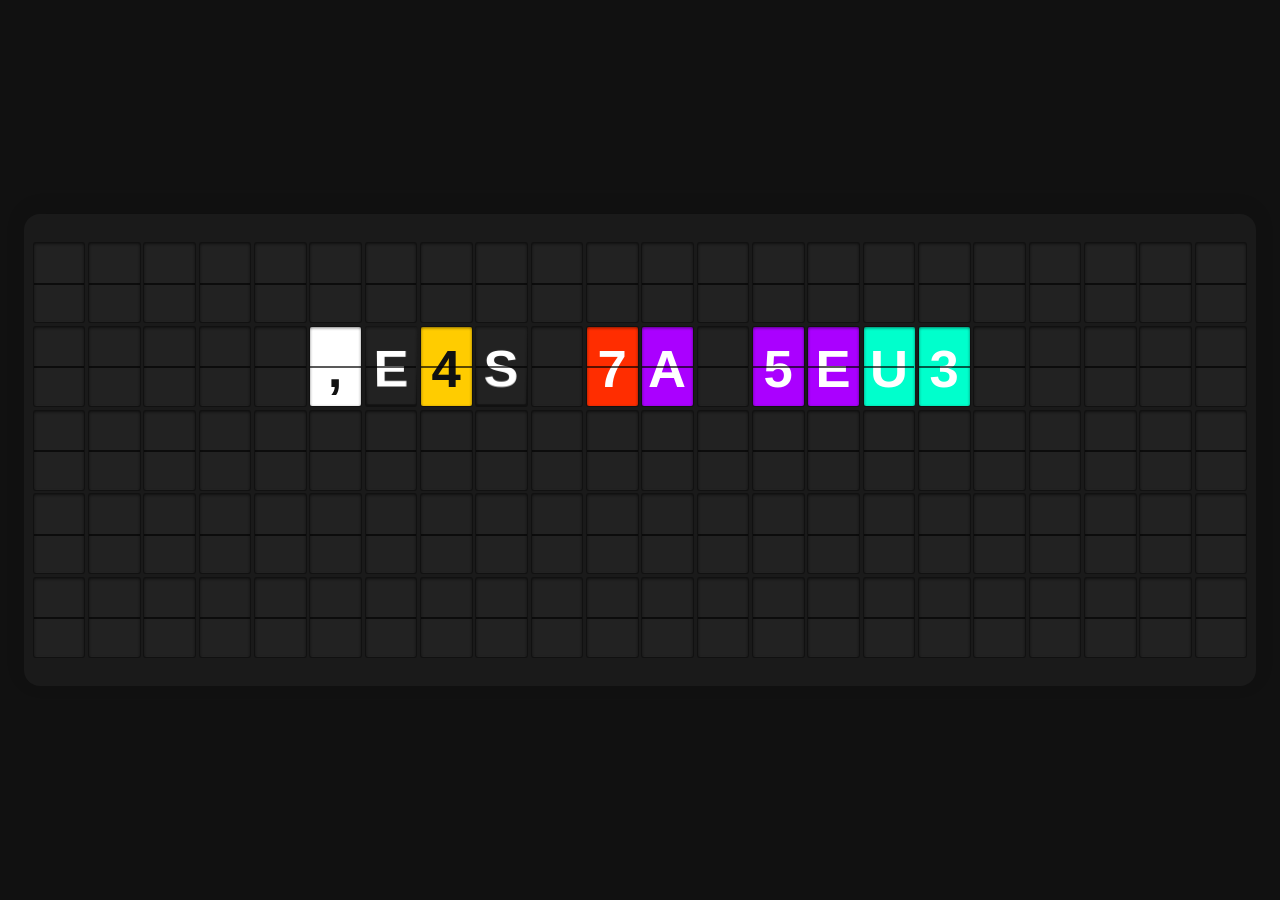
==== commit b7b790a0: "Set message interval to 10s" ====
--- a/index.html
+++ b/index.html
@@ -3,22 +3,1069 @@
 <head>
   <meta charset="UTF-8">
   <meta name="viewport" content="width=device-width, initial-scale=1.0">
-  <meta name="theme-color" content="#111111">
-  <title>FlipOff. — Free Split-Flap Display for Any TV</title>
-  <link rel="preconnect" href="https://fonts.googleapis.com">
-  <link rel="preconnect" href="https://fonts.gstatic.com" crossorigin>
-  <link href="https://fonts.googleapis.com/css2?family=Barlow+Condensed:wght@700&display=swap" rel="stylesheet">
-  <link rel="stylesheet" href="css/reset.css">
-  <link rel="stylesheet" href="css/layout.css">
-  <link rel="stylesheet" href="css/board.css">
-  <link rel="stylesheet" href="css/tile.css">
-  <link rel="stylesheet" href="css/responsive.css">
+  <title>FlipOff Screensaver</title>
+  <style>
+@font-face {
+  font-family: 'Barlow Condensed';
+  font-weight: 700;
+  font-style: normal;
+  src: url('[data-uri]') format('woff2');
+}
+
+/* reset.css */
+*, *::before, *::after {
+  box-sizing: border-box;
+  margin: 0;
+  padding: 0;
+}
+
+html, body {
+  height: 100%;
+  -webkit-font-smoothing: antialiased;
+  -moz-osx-font-smoothing: grayscale;
+}
+
+body {
+  font-family: 'Helvetica Neue', Helvetica, Arial, sans-serif;
+  background: #111;
+  color: #111;
+  overflow-x: hidden;
+}
+
+a {
+  color: inherit;
+  text-decoration: none;
+}
+
+button {
+  font: inherit;
+  cursor: pointer;
+  border: none;
+  outline: none;
+}
+
+input {
+  font: inherit;
+  border: none;
+  outline: none;
+}
+
+
+/* layout.css */
+/* Full-viewport dark background, board centred */
+.page-frame {
+  min-height: 100vh;
+  display: flex;
+  justify-content: center;
+  align-items: center;
+  padding: 24px;
+}
+
+
+
+/* board.css */
+/* Board Container */
+.board {
+  --tile-size: clamp(32px, 9vmin, 100px);
+  --tile-width: calc(var(--tile-size) * 0.65);
+  --tile-gap: clamp(2px, 0.3vmin, 4px);
+
+  position: relative;
+  background: #1A1A1A;
+  border-radius: 16px;
+  padding: 28px;
+  width: fit-content;
+  box-shadow:
+    0 -4px 20px rgba(0, 0, 0, 0.1);
+  overflow: hidden;
+}
+
+/* Tile Grid */
+.tile-grid {
+  display: grid;
+  grid-template-columns: repeat(var(--grid-cols, 22), var(--tile-width, var(--tile-size)));
+  grid-template-rows: repeat(var(--grid-rows, 5), var(--tile-size));
+  gap: var(--tile-gap);
+  justify-content: center;
+}
+
+/* Accent Squares — small stacked blocks in top corners */
+.accent-bar {
+  position: absolute;
+  top: 30px;
+  display: flex;
+  flex-direction: column;
+  gap: 3px;
+  z-index: 5;
+}
+
+.accent-bar-left {
+  left: 18px;
+}
+
+.accent-bar-right {
+  right: 18px;
+}
+
+.accent-segment {
+  width: 14px;
+  height: 14px;
+  border-radius: 2px;
+  transition: background-color 0.5s ease;
+}
+
+/* Keyboard Shortcut Indicator */
+.keyboard-hint {
+  position: absolute;
+  bottom: 12px;
+  left: 16px;
+  width: 28px;
+  height: 28px;
+  border-radius: 50%;
+  background: rgba(255, 255, 255, 0.08);
+  display: flex;
+  align-items: center;
+  justify-content: center;
+  font-size: 12px;
+  font-weight: 700;
+  color: rgba(255, 255, 255, 0.35);
+  cursor: pointer;
+  transition: background 0.2s;
+}
+
+.keyboard-hint:hover {
+  background: rgba(255, 255, 255, 0.15);
+}
+
+/* Shortcuts Overlay */
+.shortcuts-overlay {
+  display: none;
+  position: absolute;
+  bottom: 48px;
+  left: 16px;
+  background: rgba(0, 0, 0, 0.92);
+  border: 1px solid rgba(255, 255, 255, 0.1);
+  border-radius: 8px;
+  padding: 12px 16px;
+  font-size: 12px;
+  color: rgba(255, 255, 255, 0.7);
+  z-index: 10;
+  min-width: 180px;
+}
+
+.shortcuts-overlay.visible {
+  display: block;
+}
+
+.shortcuts-overlay div {
+  display: flex;
+  justify-content: space-between;
+  padding: 4px 0;
+}
+
+.shortcuts-overlay kbd {
+  background: rgba(255, 255, 255, 0.1);
+  padding: 1px 6px;
+  border-radius: 3px;
+  font-family: inherit;
+  font-size: 11px;
+  margin-left: 16px;
+}
+
+
+
+/* tile.css */
+/* Tile Wrapper */
+.tile {
+  width: var(--tile-width, var(--tile-size));
+  height: var(--tile-size);
+  perspective: 400px;
+  background: #111;
+  border-radius: 3px;
+}
+
+/* Inner Container (transform target) */
+.tile-inner {
+  width: 100%;
+  height: 100%;
+  position: relative;
+  transform-style: preserve-3d;
+}
+
+/* Tile Faces */
+.tile-front,
+.tile-back {
+  position: absolute;
+  inset: 1px;
+  backface-visibility: hidden;
+  background: #222;
+  border-radius: 2px;
+  display: flex;
+  align-items: center;
+  justify-content: center;
+  box-shadow:
+    inset 0 1px 3px rgba(0, 0, 0, 0.5),
+    inset 0 -1px 1px rgba(255, 255, 255, 0.02);
+  overflow: hidden;
+}
+
+.tile-front span,
+.tile-back span {
+  font-size: calc(var(--tile-size) * 0.65);
+  font-weight: 700;
+  color: #FFFFFF;
+  text-transform: uppercase;
+  letter-spacing: 0.5px;
+  line-height: 1;
+  font-family: 'Barlow Condensed', 'Helvetica Neue', Helvetica, Arial, sans-serif;
+}
+
+.tile-back {
+  transform: rotateX(180deg);
+}
+
+/* Horizontal Split Line — subtle mechanical seam */
+.tile-front::after,
+.tile-back::after {
+  content: '';
+  position: absolute;
+  left: 0;
+  right: 0;
+  top: 50%;
+  height: 2px;
+  background: rgba(0, 0, 0, 0.65);
+  pointer-events: none;
+}
+
+/* Highlight Sweep (metallic reflection during flip) */
+.tile-front::before,
+.tile-back::before {
+  content: '';
+  position: absolute;
+  inset: 0;
+  background: linear-gradient(
+    180deg,
+    transparent 0%,
+    rgba(255, 255, 255, 0.08) 45%,
+    rgba(255, 255, 255, 0.15) 50%,
+    rgba(255, 255, 255, 0.08) 55%,
+    transparent 100%
+  );
+  opacity: 0;
+  pointer-events: none;
+  transition: opacity 0.15s;
+}
+
+/* 3D Flip Animation */
+.tile-inner.flipping {
+  animation: tileFlip var(--flip-duration, 300ms) ease-in-out forwards;
+}
+
+.tile-inner.flipping .tile-front::before,
+.tile-inner.flipping .tile-back::before {
+  opacity: 1;
+}
+
+@keyframes tileFlip {
+  0% {
+    transform: rotateX(0deg);
+  }
+  50% {
+    transform: rotateX(-90deg);
+  }
+  100% {
+    transform: rotateX(-180deg);
+  }
+}
+
+/* GPU compositing hint during animation only */
+.tile-inner.flipping,
+.tile.scrambling .tile-inner {
+  will-change: transform;
+}
+
+
+/* screensaver overrides */
+html, body { background: #111; height: 100%; }
+.page-frame { min-height: 100vh; background: #111; }
+  </style>
 </head>
 <body>
-
-  <div class="page-frame" id="board-container">
-  </div>
-
-  <script type="module" src="js/main.js"></script>
+  <div class="page-frame" id="board-container"></div>
+  <script>
+// ─── constants.js ───
+const GRID_COLS = 22;
+const GRID_ROWS = 5;
+
+const SCRAMBLE_DURATION = 0.8 * 1000;   // seconds
+const FLIP_DURATION    = 0.3 * 1000;   // seconds
+const STAGGER_DELAY    = 0.025 * 1000; // seconds — delay between tiles
+const TOTAL_TRANSITION = 3.8 * 1000;   // seconds — full animation duration
+const MESSAGE_INTERVAL = 10 * 1000;    // seconds — pause after animation
+
+const CHARSET = 'ABCDEFGHIJKLMNOPQRSTUVWXYZ0123456789.,-!?\'/: ';
+
+const SCRAMBLE_COLORS = [
+  '#00AAFF', '#00FFCC', '#AA00FF',
+  '#FF2D00', '#FFCC00', '#FFFFFF'
+];
+
+const ACCENT_COLORS = [
+  '#00FF7F', '#FF4D00', '#AA00FF',
+  '#00AAFF', '#00FFCC'
+];
+
+// MESSAGES inyectado desde messages.md
+
+// ─── flapAudio.js ───
+const FLAP_AUDIO_BASE64 = '[base64]/+1DAAAAAAAAAAAAAAAAAAAAAAABJbmZvAAAADwAAAJMAAHjQAAUGCgwPERQWGRsfICQmKSssMDI1Nzo8P0FFRkpMT1FUVlhbXWBiZmdrbHBydXd6fH+Bg4aIjI2Rk5aYm52goqanq6yusrO3uby+wcPGyMzN0dPW2Nnd3+Lk5+ns7vLz9/n8/gAAAABMYXZjNjIuMTEAAAAAAAAAAAAAAAAkBKQAAAAAAAB40ModWwsAAAAAAAAAAAAAAAAAAAAAAAAAAAAAAAAAAAAAAAAA//tQxAAAB9yHNTQRgAHAH2j7HpAAAAZAAALUYxjGxgAACr/rufu/u7u6Ihf7onu7n/u7nEAwMW5+DgIBjlwfD+XB9+UDCgQBB0MdP+XB/u/wQBDSYlDNCo7MJEZFKAABwAG60nG+J4xtRKYpmHAU0MvJejkfLAFphgZkE1iws+J7RWHwpjjGolEDYyXJiUkQLsSXbmkeIcfrUSZ0evjlPmSJFc//U7L/56tZv27ydjKI9V4y2+epvvsOkr5VJCygBP570DrfbKgfBdRbVcg9yv/7UsQGAMvlAUCc9IABbh/oeMSZ+H8iFOhZ3KROyTK951DybU6KFsyCpmNIs1mDmIwm/I4zfmopfblO0TReaoopUUrKZUHVWz95i1SjTJJPFJKTyM2I29C3ObR2FWaHoNPJE69QXySWArJDK6oZ+G4GyUDQaQwwMIDk1aNTklEu67Dy02zd7dSvpF9X8bjnp13+qvgg26/YXXiwceKAowTHELhnayd1VzGdn7VKZOWYFOYi7c6+MLZkCX9+SBynTVMPCO0WaIdkUyAAADNTkYvh//tSxAaAy6j3Rcekzcl4HWhQxhm51m+XUutFWixMHBEyBcjZUQsHYqigW3wyGEamyOLKxd/[base64]/+1LEBoDLTPdGhjDBiYafaRDDInibg3Ox0UlMvkwoGAs9ZAx+iTLXvgZloLOI7u0fZ0o5JTkE4S3DPXJRgAEAAgYgcUiYhzzLfzyr/JwenRkNlQ4prfylDFlaiyktO9qZQFvpbJCQdKwOhqDZgmBYVERyORXEMweqY2YXntHH8MGsZtDCAAlUlaZ16IEGrUkUXSByAlMgeSEkA4QwtYSdPNwhflJE83eUX3WWjVksH57TCCaB6QwhdmJqFkiansyQcdyqNmeHQ0EAAADB4kqL6v/7UsQGgMuw+UnHoM/Jbh8o+PSZ8YksUiuMk9FSdSkPltoonwwoeTSrRQ+sHiBKI8CylElZ+bRj2b1rqORyFQYeB4SFAaIL9/n6coqWvXb+YhWlvOh/K8FGrTTmS0W70o/nLZZFZGh2VVUgLuLoeh5EIRiwjWRD4ibP2q0j0OlWI2Owu7JK5ctphdWmG1JseT18l1Z611rl3JJCtEFSd5MSXw//yH/14vKp7ez2xUXKIu5UjurKciZ+yRemm3bnupR5uqm6dG0EEDRIOap1hDwg//tSxAgACeiFT8ewaol1nuk49ZopogIvTEOpaXxxB4lg2XJWV7a+oCADRERTI2C0HmzW30hk8mLpUxwZCBB5WMqf0K/Ui5b8SDiaOQuPm7u0sV9plWKd2ZiMAAAYyZMxok8OE21axnUtMCMyeScYGVWRT6ePYZJ2T4JdO1WLoL83J57U7Ug8o/3t9PQHtSQdiGUQQin0RL58/9xn/eEWX3WCAamiiR662CUw7d2hF/8XKnZ5V0UxAAAQHEJQhHsG5KBE3MmS2SyqqPFpdlZak0j/+1LED4AKmPlJxiDRwXkfKnj2GRkxOlfN8ejE43nhRqT1ZAoYWzdVYhDTZIQLHiuPTj9k0Ip7/+bk+ZSqSvJK+NeOLcrJkG6ukrVpmdkR1FAAgyImEjPY7C2N4rgkiqCUVMHA7kte4fkBUDAmCODnkEHc8nWH40d7vD8ULyCH3/9uWwhzBsnk0xhc1H8Z2lplq8IOQLTaMd/pQJvOzGRNPMbvsXvTY8mPu32mqZSBQgADlyTMpsD4cWHU+H1iEsmhiER2ZKX4oP1ZeJ+kWr7MWP/7UsQUAA5tAVekvYABSh3p0PYYabCpGoP1l7liAQVZIXPut2eWbGy4ZRlkyw9JJWPrxO/jkOVaehuvSO2qSjEkkEskAjPqatUwtMnJ9SHXI3OetVYwvdfKiGYMk6A3ZsvtbvSIJuEuJEpCgyAcFTJMQrjwQh3TXg5OveInV56aBTBWrhz0eXCC3V9M3JMJbuTjd3Wra041Gdd/32Z/7tbN6ea+ZlLExSKLqSebaqOclKtnC2bNkEM61fhTrxQJlmOvm40hPhdizB7JoIIRnSLN//tSxA8ASmzrSoekyIlGGeo6mGABXIsHNLzwxGvystK8rWp5WVpzH2sQBk7J4V6fa3e2fs/5DXC7MxddqmUyqtyR5jnfEIwbwWglCstMqECAD2Eg6D+MRJLggC5DEAG45FEOTU6O9LIg2yaRzvjvBJfNI55Lmf7idOT///WUnUHJk5QT8Kamb7W98/9fvv8zjZF2X9Z4UBXjsv1MaEy2mbZWdoRVFAQQDANQdLUjrMk1dL5nOwJPCZ6VCoG8bithxk9gFqBhjCQ46DmWArRlCcj/+1LEGoARIPdP2ZeAAXoaL/8ekAKaK1vqAjBSlPHVC5RC+cz+KyDgdUtphkd4fXbnfb2fekknWSb9Evof/qfkjmzsH/8kdDP/7MbxwZKudYarjsqtlfzrjPgQ2i7hCr+hc7x5R4XP/+h3iHWmZnZ0ZVWyttINsAABRMCIUwpJCUIICPlDoHCBmu7ozRUB1ErtDSEfzJJ5ALhskJ102mWdux4Mjw0KbjGp5c4umiKpNy8bV9//P/ebJNL//3f///UJ3MpBdxFOqrtlnogcx/qAlv/7UsQEgAps7VCc8wABlZ8rcMMxuT8g5ZHgkIx3KeGzpragV4IemN9pL6GTZjuCpNWPzGw1I+eefcl0qWXjpZDHkCDU0Jt+0Z/Eff+ZIQ9QsprWmYTSfTDMi/M67riDLlbzsQEOcGUBDXcdKyYUh+ClSsPrnwBkyzAt43PO3G47dBgcpR+LGKgnCLc2f+9Fqo1ITDCsWLmWJ2YF2uyzZnuxlCXiSVVB8YlKiGZnCZeak5s4fO6ndEiHGxW9ryoRsoVTyxFqclstkIBBgKBmBsqR//tSxAYAClzxVYYkaUlIHWmQ8w25BmDVqAHSHAYTHSYGTsE2JzSSSRUt2E40UMOqR1BEx2GJyBka4vb0QCAwgqDsrIRf+zN//+woGJBk1Y2cBNcVSZ1yCBLBfHblsmkKQRAFEYKEHGaJmq480qwopfTqBK2MIWzQUlrJ8pjSZ+H4nlMrP+YEm/sz06HP3bSNCAgkYQdEwpiGPXSEU6ptMx7HZj0CBrojoDo2dUYbBUlHVEEAgAANQ8HoYi4fg6PCMnEZCfGATCfAuOCg0ukOifb/+1LEEYALDNdN1MQACeqfKRMy8AA6yRroIJDFHFCOao6IGA1MMIQma/PEhBWHYYOD2jSb//iZ+K/g37VUixw+T7KgcSipkybCUslWnHNo0iSxN6keGmA8mVNYeZrGDDXJhLdmaxGfcQ5EaTAZKRXU1yVblOrbW5ItUQFmKk4URSHE5qCKnkLpiaKwZkmY8quAmYyvcP1EwIU6/RJ7MuY+Mxs/LGwY3P5WNegTRO4HBCbYjA7xJDrplcL23LHnqyKbEe0S6flWvtlPnAMIQEAAA//7UsQGAAu032OY9IAJURnr955gAylUpXHdpHBntqNEbWBZbcBgUXl4BAgEhxRfUMicFQ2TuaVQq/8A5sABEF/aHq/7+kBawoLQZYmzSLya//TNsNqEkrVQqsy///5QEDDC7f//Wiza2RyIkggYA9wlLwQ1KgEreAlBnHysrtD9lsUkTQcmFgFiJZbo3D3f/7R/bpntCozKs3e3yHvvZ9g5O///D34z/t/d2QiIhsbpnnntOtYR7/XHiIiLtpp5hkjIQGAXg/iUCCEOU37gNAQa//tSxAsAC2DVX+wwa4FGH6msww24DlIqu0OZqB06K4g3jVIqGbiqJldDh6mMYjQmwGKhk5w9Ogg4kM4Jin+SidWAjfYZxiNT+o9mxa6/wGjqyTOARkQZIgloUqSkiACCo3DAclQ2wTB6TqT9QQg/FLcQo0lqqOKfNRY1AssGJH0lhiFILnXXhFUxlnlnuY1E1QKE04Wn+Uu/8N/cgMyiGy5iHJq7eWhvRxGYimlWZkZxIAQQUgMAu5jKo+pi2JhVLiI8XTIvIBcw4L9xRKLp+Qf/+1LEEoAJ6JVTx4zRCVIe6fqYgABzBA0CV9EdyLI3vK3yXWgpZSAKTZC10sOJtP/ZtlhdD69e12YhUWUI1OmFXNIcVIAACBIDEWBaVBWpKlSMAOBQwFQBvyRCBUJgAxQkGDappOsRRsj+ZVIaJs14EZBp8Sv62Sw2zbGrTTHcmXX///L08rONd5rqjDaeIXR4n+c+kmum0tc0ljTYKBIDIAQcQkjOFu5l4UByq1dJpCVYr0Nbl3CVJ2sCoGBCaFpu3FBaDkH43qFlZ32LuoYwxP/7UsQegBIxLVW494AJdh3sux5wAczzJ63qzOJs53hwfsGCfvmSMqI0CMhzK1w4DmPWbwchxIRv+XeaW/l7DZ+sofZHkgDoxHiQ8wb58a1tyvMfnEQhYQhtQtZUbP/////9f7///6LOsKlnaJeadmVmM05AAWgAB4m0kVclm062ZxNIIUf6IaFa+RqjBaQnoRGgQCcSihA0RBWBUbD5EFpuYTxOXKhGBXjUa6pIljhFHj//5yjWy//7mlDUU5R21WY/G+FCvzFHlzZ2ZRYAEGB8//tSxAUACozhXdzDAAlHnyt48Q5pEJEUA9OhaJBbPzsOiSERyH5voJMmkMn5H8b/yFaWPB1kC53n7F7Gt6yzM24NsEx7////////YgeonSDpmI7v1rqHq9IZ0sQ6MLKm8Gjy6qKBhhYv5ciDj0lGqD7XBLi3KolyrL63MaRYnC/7b93KDYw7YXKcTBAQVuGM/ldS0KJLCAQgoyl///yARmsarIoCJGNiOKUYc6p6lKD5ajtVJTZAEEAAPkF8QIV0mbEnj1MEZQF3MDIZQrErKSL/+1LED4BKRNtRx6RnyTsZ6jjzFfHd9rQ3qs+OHZKpkGMyVdYFEkp3bU8VIxBQauCp/3W0vLsKvSiBjIJOhiDM4mYkhEgk4RWkMqujIQAiiRqFyOQyUIRCOsZSXVTqxuPUfQeuz7MJqfdY9j2TUx/pyr09q+ICfzNr/n7bVpM8MA4FEmlL7/06lEXZDuQw0mcm3K0rZf0fTFNGQjIAAAAWQmZ3B9HDBSkWKulBc0Lrtq3MIg0UElDzBdzCJF8ef+Lv/Nk/wOkXMe/5ILDpjgqhLP/7UsQdAApo+03U9AACYiNqdx7wADDEHf/////+4nFD9B7e8zZUskMMdoSP+SLbczltkbNQQDAQBAtgAJ05zLSJTShSZ3F4J2olUuVIoUQTVSvC4EoRJfGBnVxcDsO2IwF9aW7e0LJ+JnCMlDm0vvhtsKGdcBCNxdvChi1epI8U7Z/cnZMA6EeyE5FpMsnqFUj3xSHp9TTO+DrHIHJaU/ScqVGqOe99WhTflkKRHRkE01Sr9quAnvuDbdaf////nPO8juyoKkl6Z1SIgxYBMDvE//tSxAUAClz1Wdz0AAlGmq30xBoz8BirCFGWqi2orbMxlvck45KuAWwwJrsof0kTCEjRw8Yn90/8QW0O9I/00GUWUQkzkd1L3zBvd8wo54p+hrvzu8Vbc1t03wMPQzaO7WNNJtQDRiMA8Ii/1aEfmRoWwDAfCUEBW3Csce4WkkenVXBjlpRbDzOntU7/9pRluaFhcIRZVPFY1/o1Fq7tqIkwcRanmmvOaZtc4CtIH6V2xy2IIIpCmMc3kkcpBSCp5pVLaeStkUiscRCaJNzd1t//+1LEEIAKEOtTZ5hvAUod6dDzDfgqx4pPePQMsvqRjLMLMmYKZyNQpIKaAjFRPlYGKb9/Tdz0R0YQ7FYauRMikwNpyQu2luoKFj4L0qi+GWhRfTCONSnSoFa1vVJgFBhQFtUYQjsx2a5vwuiXca0/9zSzWX2+FEwY10yQIEM271V/fx3L0sYUS9CXE2eTE2xuDJ23wmyQXFZlZlEtBAAEiFYPsZx1l6JYiUcaacN46Tpai5qGsGCGCtGOY0ZNCOIglWVZnIhh5pJ/wWbENf9KVv/7UsQdAAps01PU9AAKXp9oczLwAMcL2cUfM4tX///[base64]/jZRUotpKnP816XiIZ4iHh3Z1ULbJ//tSxAWAC+z/h/j0ABlQHSs7noABGxIOAACTaLiXkijqRSsfvqQliigs9dh4HgHgcOGhAJgbjIDkWvgs+BVnFf8PyBEsatCock/aXi5BlotDxrNq3/z2ifr9//4sKZhbvdSNvlf///ykZ6yIyrCAgAAHyfQkCFKxc2VT6VoRbe3JxDNcToIQiOSYfNXzanokFz3dbwYlVQxVHpTVUxJYuWLhHb3f//8K7v75BhA6kRKneeUtyK4QgxEAB98B6lp2aUVkNo0gLoyg/C+l7WzkQA//+1LECYAKeJ1fx5hxCUKeqrDzDfGh1FxREeKod5ScN/O0ECeLRn8zGy+aINiyNGmdJR1Cl41/I2oNvoQcjYnpiZfTJpZomzIJj1goKTCysEG6TYF2ldrl1iKJBAaRJzIJ8okDMmDyjPVOuD+fsKhkIZQHVssosyq5Mt8oz+66VIFovVNvt1l/sj8XQZxAgboFrMx2+/DtpGd2uhHqq2n0SpRCzZRoNVaYZFZlNEQQHKQBPGMri8HKpDcZ2p0qMqQaNFh+IkCgmdjQi5q6IFsvof/7UsQVAAnk9VfHmG0JSB5quPSNGVo+Kc0DkjBG/Pi5wMBgYK7sid/kP/iHMFkVzL3Xueqd2BHKOgccOyqZogIAABmCMoBfIIhpWINeaTphBonIlIRpxYIKnEKYdMDFBN9EFIJBvSi0sD8ADQhROLUG5jxBWQ2D/WH+LggW2S3sHQsGaYw8u1OuTg3HKoiJqnh0WulwF4DysOZbJIPjUI5THha2JJ08eo0iHBIzOxFD6/c/x8snuQgWcbmydBCd+uxpRd4tGlIXE1EZ3u/PZAAW//tSxCIACkDbZ8YYT8lJGuts9Jih7/kcrnMpIuNR6mx50FqfXXb0gIjR6i+nKX0kQJWDA0kJxGJCoyXcTcFRKaf4o67bImil1JszHuZP1yMu6MIy5Gfkoyj5iUftVTP97yjJqLoqNIoy+NWvkoySWiu5/Tdlal/nLb2Ag5CwMAUBuGYLjuCAM3hsbnZafgL5YP1iJko1/90V/OlrK/7nXeiuXZSDr/5J+WauC8T8zjEfg3Yd9WO4NxCOCYrwtGi6GsheiwY8d0JLOaK6MiBACgD/+1LELYAKNPlXZhhTAUefLHzDDdE9k8QBJQCmWBcuPj6V6omkofUqZnU4mN5ZVEDZ3oT4nIkHSyDUvzydHeAyDnXuX/2anPVPNuaQRRYYOYjBUjRQm6Ir1wMGGB1qs0mvkYSE5EaQGTwNBTnedmY6RbGVFHaZU7luKehzdexfI+YNRQ7b6KkiRRRI55//+fp6clrQXaBc6zNv3O8tXppyf89HSRRkij915nPs5lVVJJevCSxY7wrIjGIoAggAAfAAGQKUIHiGZY6mDoixytKebP/7UsQ5gAps9Vd08wAKaqBqvzLwAN7sDlAIhLUBRvS5QBGiErFxMxhbnKc3B5KAYArhfSfHgTwQgsAyyFNyZ3Bi1JepjQFLjEqNI4uZX+bbcDrZ3Ay36vLYZxTI7RpF1aoMGLeROMiHqumKXTp/FuGN//12f5Ly5nmoHmv+bKaVydV73G90/tv3/c4exVmDiFl2ZmZlRtFpQB+O8eYDmLkqWQ6S5Ks56sRonkeCjsFmFhSiASkfkd/lPiEXbk5Ku777l////5j9ssEU9Tsxvj////tSxCCACkC3c/zzABlPnasymGAB//Yi1Hg/cFvQFnYOENQBqNY3RTStAAGBwMhDiaBkYCaPSCoRrzIQV5kJJDTakENIxzxLUnhun5n75R0kcOSOqqz+mh5rQ4yUbmf39a8zNVvrf/Tz6rWrGp59JG0SJJPPkjTZr4XHZDWVd1RUQgGowAAAAcAAAADa480yMYSelYZa0RdNQFtn1QVaFVHhlPFowE0M8/kiXw91ARg8FOciGJ5FsKfVaLZ0o7Z7MU6oP9H7ocY/VcCqA+yvXtX/+1LEK4ATWRdV+ZeAAUuZKfOegADw4jHH0TsvZPCHl6IyTwuSjlJy3q3Fokz+PaK/Q05XBBiZC6kyz8sP2wqvd2TX/52D/OBNPXNn/hXrCfPq6//////i2L1OsQAIDArySnirAUqFJhFrpzjKxgQUJWx4bOKF8HmFzd4kJQeCANBGJZ+ut3v//iv+g+EwgiEyKMEMXMH1///wiJb0PFRHIVhcHxA4QcnKKDF6NhlgBgAwAoHUS/JFw+WblEgVavbvKu0O//+TE4Lp524Wb6lgqP/7UsQSgAtk/1lEnTxBTh/sNGEZ0BtQ6bhCqTybCEnIIoy7WIwgIGGvM//lBIE5Emix4xyguwjF0C+4Ky5pBOa6NLJ0zAufHEYgE9dsNiYAQANAChIfUQIiD0T2EGRgq56HBfZsTzLv542qo9F2hijU4m4a0JW4ySgNIMTQKnf//+/fe2LqLh0kCZRkpopELoigLQAxUkpXcHh31SR4HVfttqCgBUk0NVSj+LiKEoNCeHxifcUW0ZuYeNP3SvpbVHaSjWdVdN618xWeqv6JldoE//tSxBkACnDZVWewxQlBH2u48w4Yqw5ZiUmLOdtp3n9v+7tpelX0spI6isM/3SUIHcSdKhf2QXVBZZYRYAEGBdxiCVRci7bFuOfivjoQIe9P9WtMBl2/E5+fttaAa06LKLo+uaID5P84EJq69aAEIk+8Qzp80vTRLnoXbJRdA+CJd92REButdkn2jIABA5E6KZJSJRSk5UiHKdEnIcjuSDoh2hgZmFxkZVLJHpLsGcSAoKGZm1sNpVLYcMZIR+tIzb/mzXLyIKAqgEBFgmZXWND/+1LEJQCKPPFZh7BqyUmea6yRmeC/qqR8FLsk9m3+aREhUIB1EKBUIQ2BgVj7gwTvphHKBgtL4AQQjIEnYjCLFN4vobB9VlmK0hKdmTosQGAZVdprNi3aamzC62P7KRJmHEQoYFmFnSom0Z/7uD2VWGZEh2IAADAgAsJTBEDwfBMOJgbNLydQeS0OzETyU4cKBbaSNQNlgpagtkt8nMJFeiAuFJukKCKMGgV1ef//94pVulL8VsspNc2J9CYY0DvK7HOmAIwamxeyaQE62Nojd//7UsQwgIoc+1nHsGHJSRzrJpKQAIjfdwvby62q3+tYTbScu0ozzEzZ45c8vNyjpA9W4wIlyVErmxqX////6aATAFGwiCQKoCYjiQPWMrXCXjNQsSvbpKoCQTKpo1UzMjIEAAgIgSABlkyg3SoNMvbM/7Xo077lm0YCcBrI/qGChXpyuDMLaTpWVLYzK08CdHKShOpPWDFFcCQF4E/LExF9w3KCFRnfRUsq2xNqvZxUZ53j7qVbRbxRsaTMAwgnn5Yf/djftrPnchczTjJ6VMI+//tSxDyAEzD3U/mHgAFNmao3nmABOWQSJUxY0Jmz/ydl/R8WM4PImi6qg+DRYU6FTvwQ8sJTY7dIQkAAcApB4mc5qlfbT1N48kPP1AJ+DAYo4tKkmaoZFHwY137eZn/u6zMJ7J809BE0kSJCQwKThSKM5OZ3d/ds97jv/2IcroK6IKTXIDf/8yN+NORpJEErAKseYStbVxfjoZVwo1WvOEU3m1OotwzHf+SF3u5bVgN+fSCHBmkJ7I4V7r+7mVjC2oxsv2yqqI6vbQhDqrMQYp3/+1LEJAAKBPVhp4n3WUqY7L2GIGGnfyOo0jvgBdbzNMS0HMw2eAMPIRJCFpRWAN5NKxkCZkJcZiWCQTmE5gjixjunte8rBjD2PLp0inII3e//uOE3LKNEO3iv/lN7ipaPqqSi7LEQ7/HwGf/AA6ftb6ZAABwYGCO6NauihjPWqFGUenDWHS1cFfbYgbgbaz578TF9FZqM5pHbZ+GKAtFlCMyyhjQvOygfNUv05O9tawHzLj2zObR45UCUhCUnEU4JyWL0MfD4drnKI6jtLUBCSv/7UsQwgIxE8VkmDYsJPRyqUMMN8b26877ECcNYNkScxTgWFQhlhODYgHojHZqMWcidgavz0QJZ+cqz0Er55msidDypKWqrhj7EEuaaxrKbLn5f//pY6aZogr0GWOMbPjqimZ0y6l71K2xAkpa84zxQfBogYki6TZ3ViUWlkO2FgpvHETgdC6+tQKlQSTsRSTLWGe8pkBwlPQxLigYEOrg4GjZeX//60mOL2UiwXnEMoVhosp4qlTIlXYyzBWF4QTIYuE8g8qw525PLlxY1yKs0//tSxDWACiD5VWwYbQlSHenSnmAByUVd/3dOMOUWRdxv/Zw5A9IGtA0+xZt9ZLUxKYLYDdblZ//////////yKCKSaKy5z/mbpySt0kYQtErsxWp+NkoogIAAABugAxWswBFSpRdQ2HpWlUw500UWIEwSXNt1Yr7G6A9oSvKYhKjhiSqo3FVHYixkrDklVhWPSWMyFG9GaTOKROjXLH1MooCFe+0+qzWQ9DSvZ8IEyjSc/10VDhHW4H/+VPG//8HTJEY3NmRkcf5wTTow50/M4Qn/+1LEQIAS7PtJuaeAAmUcbP81gAJy4rlCW25oui9oY6cWfDg/B75rygQD7ojssszM6oqGdbZUbiVoAB34DWksI1SRkmkA02ABrXl0TQtLGDZftLhFJlpEUuPfkr6JoLCMPJAyiYgb+OGZQqnTwZPEZTLYZt7zzHxpoi5y9TDcars3JdZ3bxspXqxJCwOuKe3jjKf/f2OZ+wGsnSRHAUiqkGC+tTTNWlpeUnM+f6VBtKGEEksoAx0P49ard+tLgudUZynw1VdlVXhDMEAAcAjgMP/7UsQGAApA41X8woAJQZ8vOMSNbx+MewHpAeBoNw4WjmS0hXWDuAjCRmEx/qLyKyExSezCx0M5hf4xrAzCYgLDRdqCuX8c7YlE3xg74sJDR1IkzpMHX+ZwyltYZmdmZm+lIKj6SQ3qTx/CAFgNBKOqF4UbeSlV6RzVpRkxOxZ/6jsp6ACBw5O8Jz93mpy5QWTIieZp/38yO06dQifSZHwRi0cPpafM8DBKP2okWmiHYxAAABoNgjWNgekGQerBzIQgiCRB1ZHEHUcA4SpEosDe//tSxBKAygDnWcYYbklPnWmQwRpBwNVI26oIMoIUdAaPm6k2coZs2ZjZm7J6t8b1VNwq/Si8OyOGFUBXFReQJRE4Y0gSxyAMmMCoWB8OCPjpiakxJp2sWMLegXL8oMckW5ETlwtnzNmebCKZfkqT8o/UXEGECjDCjTcfz/2fv9nsZyaVqY1SUx4L09P1dWc76d0NFXtvrqlkDiTRbN1XoQ0oW1DCQxCl6ZD1GxSODrITNGF5fjlSkjjlRzdkn4eyZ0Nnf52Y+zyfa04LC06m497/+1LEHoAKTOlZZ5hvyVAb6zKeYAG1PfL0hOBAFkDoIQOyPTQIM+kEeUjv/32SIAAgGQg0PLaXBEqU00ApmmM8RSea3BtD1b2bC0C4qa514i1vh1olYDJzR6JVfG1tOs055NRY2Jr4z58dv9nHl63Kz/V/3OFNlM6n3O0i5mCqRFl1eHRVRVQwbCIYAAvAAV8wxuLqhyl7k00d3SVUYunW/KtzyusqxQNYSLw6xbXcRRn4diHF2DCQw/F9TKBYhIYLIKQYN3xusWD6fM4ubYXAsf/7UsQpABNhFVX5h4AJRhnre55gAcBDm5C2YwoUsCdwfwCdw4Rc47ebBpDqLk9uw2ibiRoE8BUHOj9Pcnco9FuIVLvVbTU/MtnZ0IpGVGuuzaUb+Yvqev4n////72RppmVjNBQAIDwE0FAuRDWF6W8vhvIpWnTZgYHmvZ6brIU+TmOfZxF8h7aMtzMZv3fH8IfR1FyeTJ3dv//////2jn2QIEIjM7JvaeV8AAAAJOj6XZZGV1QQQIUwGiSU5DL7PewqWQ5Dk/G7lmrGey2bg6bp//tSxBCACnzvY/WEAAn2oqu3HsAAoO9pXtbqodGXX224ZGmeVVVWPkgLjQ6aGHrHvc39pUzF+NR0FoGqwwWuBHskp0aTrGrjdbbr3InHE0UQQACPQAi2Aur4MpQsJFH8fapP852ZW84m1ahNIhIO8YR0XrxRhXMV15Pz/fCsR1A/zAqOo81+knxJPhOPZt5yUm6MOv/Y/PhpLxufbvZMuc5v055mFQWycFomMV135mZP/mf6d8gCXQiMEuM1jmZmZmZmXPnKWnchyACISeg8kHD/+1LEBYAKhOVTfPMAAVEXqrKYgAEPonp4qhDmZQHNR5NTAXQMIizy6me56zMcoyqKh/lk7d3LLvNWnrrRQEhKOS6IKCkqYzE+0fP/+76dFZiMqJHHUtn1tqqSoO8Om3KS1kIwwCwWlYc4kAWqRwLYlg3lMR7EsewaCEBAIpF7LHDBouOPMm7QoUGxV3Ifh4NVZm97+qVZogx2qrnUVN5Wo//d3pzzoHgYeHvmbDx//mHh9Y5HLK3EokyEEyGQ6KAFWrlZxA10a48mxaUrYRCMnf/7UsQPAA45MWu49oARdB3stx6AAFiGpE4mdMigMSxpWocg7CKdTVSRaOcnj3VRMDZP5LnDxuZO7dRuvkoFTCYBcCEa9ev+JmXRzlwL+FYAYCktLS/8JMBIF0TgcY5yKbGjf//8ligX2+0k1+ukqTSZCZNa4AAPxwFheKhWt7FE1JhwtLHcnIOQ4QhBwwoJx9mRYdA1ZQ5JP0uj7PokkRUa5z+WPD0cpJTN/xC/4pkhzaW/ps//8CKaE0iCAKLLCv//nNyoiVYzrogAgqHwpAce//tSxAWACmTTU3zEAAlHH6uwwZnhH8S0ESDZECI74wD4zKYEBehyjCTN5pyKGCEeYrFKtrO7vcJMZ5RxY4ekDy2eN3u12mXt6l/7U5kEW05qmUiiis/zfhxIRD35rXJyJAEBgKfqD01DseAqOj6OVS4mwM46Kpv5kmEfHdQgyInwkaQOIGKyHvv4uCaJTN5SDXXqOzeH/vX22rf92L04YgCSViTyuYrNxr+xFQgQSHiYinh2OEAgFcJeJQzhuskMkIwJoTCL5wIAlvBy+te4xmr/+1LEEQAKVPldx7BnCUEb6njzDfERHgogZOYOoSMwphIUTVVLnylIxzJmMjBKpX/6X1aqtDjHwVVo3nl32bOFRIVQ5EoprCorMhEAAAKsySen+QxGnHDbkGf6KRmEqddnFAFF/9MIvUSrrbK35scla7m1eV+utsI2nps2XOIlDHRv//pkvKTohHvSJRJnmJpMHZZbv9VbyVNQAIcldGTxcPLBVXHx+otVc42qTM//mnRaPOU+Y1/g+MaaFxycd4ityD2RTs5FIAGnIF22XCDPr//7UMQdgAo421l0wwAKYKDoUzGAALHejED0CaSF1TEF4TogQkql1IABWyBRIslNF1MAAeuwJNBVcICjuoSoOk9L6OdWHLLrBs/Xks5neMzE0hkJUw4raL/TtdLN01HVLC6LoBWy0vszTwv9X6gBBIl1xZOWtnz////2AI2qiRhcRWLvHdmNbsPQ5Pf93V4qbITXRYgPKx3KaWggrn//xxy3rMNFbgq81sQqUBVM28UoolBsRh2M/j8j5////7+ulB8q7yL77///7e2TZ2MRywf/+1LEBgALxOmDuJQAEUecq/uegAEABGEyzCMntJAB4GQ6iw+qHXUgAQOxhYxaBxD6hrWbFyzD3b/tMIgahcOgC8r96vweIxIw9sVVf//xo2h4sJSP/VdOv/EAAOpINBc+hwFEX8sLRUPEvDogggAXBXjHUxdULZDBG8zINXK1Ci8Ha52LDgFg2yzgaCGYzs9ma0PW+OXl7RCz033vRBt3KILnpXvon///G9FnsYbwlwmhd1v3RGeJAHvXdqwAYQA40Mw/EckCOB8eB/HogiItMv/7UsQMAAp87VuUwwAJ2qNtPzCwADRaDVMAmJnF4b/Of1Ty5v/eWO9VtlmtW78zKpyz4Y5SzVTJFHP////+2aSdnjClszbSGAz0k5HKp0bNG7jrKTVfMqrKiROJIBEDUAJbKbix1YH/iExIoTFLsulTouJhHoYAJA2GgFAQVtQ3OFB0lFA7R7TScmmS1xtPHSa2D59M3PrPTes3RQOI9+XkQmH5aWKmrm/w7vl9vQLP29bWN+PyodCxxp+n/CXN////+smfb1D6dsW8gBdDgpgq//tSxASACij3VJzDAAE+GWv48w3ZJQGKiKXIBcOIE1JLhfsAzySDShiza2SaBpobqm4fUNxCcc+G6Uftl/scS+JLxilVk3G5v7t+7b3Z2ePv/bLMeppjdjMu20dqFl4SmiDLBAQKBjejUfEvQR2ohHqVWIemHBPt67BQwSNc+al6hwuzMjmeRPvQ5+H08jIg4sINBnPeCFLcypxNCfL09E6ZvQ7QAY2n+OXMLlrbbbWsC4mAbQh+WEMESoUQJpSSJL3XQ/ZXr4odSJc1CR1Dv+r/+1LEEgAKPOdchgzRCUGdKzj2DHmkBBZMwWBneRtKGokBFSyO1cJrhTtD6fX+v720C7QxNsVl1qZRVbpemSuA+gL0jS6I0MYCACCGnMP5VCwDw0gdJheNz0fTtEYE9vEzT9Wm/MsldAJCiysr8oNMWmYU0MxINiZITaWq4CJ8mN8vuWRZuobY4Kn0kVeqMzjbzoaq3zOrhJGiwFWqTKL8SxUHIjzrTyEMiduxvww8WO6gJW6WUUt3Zjjy1mTkl3b59hvStOY1mwnZhEOZJRXbz//7UsQegIo09VKHmG/BRxnqep5gAHmWItZ2+ZhKroaobxm4bzr+T4XHWasZMsoYhApy9MZBWMrkLLqpDqZUNenUnHxYmGkSZD0gmVLMcVZ8i6JLtvMz5xqeoT2avasDLAg59QQI34+f//trz+3/dyFkoTMpE2WdbsKnQ7WyWX67TN1qs0isUmxgBKRIljLQKJt2nsjZM0h4y96/X8McFIp8pkn4SEHOEbPVaL4AiHJGbyxqJWiaKQKpKuBPDkHoWTljHOyxL6wMFGMDgZfjK5ag//tSxCqAEq0XZ7mHgBFBHCt7noABxhaT6jk6j/LWh7nmOpW5ucn1db/1iisXCxeh+TVtuvwrorPRwv3bBMc6jV7x5v30mUQ5RaMNrWVGf///+6onw0jOryyMYQCEE5LT2G6ez9GrlduSqbaK1KqZaZQiDwaLqKitQqkjmF1HISqqq7FEzCWVFtOwxrtm6UpVD0c1df/////wzDIuePdmkWY4peK5GlRFJpNAAAAwUJ/oNcuRuEIJwchxgYyYEoEtCy3q8MeFj+ZP8NWFpzp8PKf/+1LEFYAKcNdT1PMACicfKr8w8AAvNT5n7NVW7mpK614UaTPtiBB21////+7dqKdeY3jrs1tMw9MiBX/6VFY0RolGZmVFYpMrsUoDgBfTKF6q2NGaY11WpE5SUIl8GtTIAOUA9NROk7FMnF0I8ZC8eRDoy+4qklZfUbvByAvM8vxObx/DYupsKlaxTtVHlnOyGENgYUUZRscfmyqVK9ZKZtnAuaPQX/hPS5PfimoUaMK8pjSV+Nf9X1kfXjxP8tjxfZaQf/zSKoVHgzVHVlQlAP/7UsQEgAus5WPY9YABdqLt9xKAA2gAEAAAhB+s8F+/PVwPFHOEjbR9BiPyHIAzeZnyQiWUSCv5Eyiw7rWYpNOPHf7SNDj4edZFDvaSJnmUTZ3+2v7ksN0Pnc5L//XUOyXmn7UUEz1awC27JZHJY0g2URECSKAAQRb1lI8NwVBNZAmmjVMqwQUWm95AeIMWWpRckG9rHPTTQA4WAIF5mlmuRze40oPGRa1j+X+6Gh+KCOEgBP1/+6/8oPKMk+b+m1/////Fhw5HlDdXYyQAALGM//tSxAUASmTlV9zxgAlGHOuymIABT9ED6VzMhqKhoJPpmrA2nrAAaYbRAIOJpnqoMGIT4mgMSZFQ5k4cMIcOpQ0DiwwYc0Kd//zR0sQq8EPLowQxwYDqsPIOzDvABC+zlnTQI7kP0Z6JZcHovL17Nic+t6EPhUYJHtDZqR6ZCRZk2kCCTY5R1jTSJu3qPUgoSwSaUE4VFiRU6a5hbT/+HUkdbpMuQUxpzkO6vDE4zHU0MjPXZndiRCLJSPk0gDgA7I5gqpi2qFpzV8dmCVow4ov/+1LEEIAOrPFh+PeAAXGZrX8YsACcZTskQ3CQrDmySRd2vt0rESpXsKG872V4hKccMd9GgvocO8JyjvlLGTFtZt7a0zszhdnif7xSBE/99eLqmc/U7JBP1ba2et9y7zDrb28eFkw//8BvDwoZNwzxEmhogoIokSAAGCwKhccnooTnLUysQUcPMhgVmzawwGgfzYqLtImE9NY/LHyjecujxQc5bD//PnlUj7kEaNYv/9FtHzxiRP/2//DEj5wJB87UHJ7wl6WSSSSSQIhIw0BXmv/7UsQFgAvw+Vd49IABax3qoxiQAQQnAgV6J5QQ4R9qiI2K9wc2gyWFUBG+B1+PxsiYtAqy8iCxGbJtd/yP/zZ/+QUE6MVkvMB62pbNWDf//pBKfhe1KfuP9Il5TN5/+XZjHP//JcjKoNpAtu2wghAERdR8mNoQjm5aWIPoxswmhJImCKaklW0TE1NJigIIMFY9+abz+5rEHtYfY/VrRWIAoSP6KVk8sb21j//cT3Pf5JMmkX/q00/cfGP/Rw///8UEc8PVQMARIASYAHnXgL0D//tSxAYAC3zlXJhmAAlOG6q3mGAAzzopF0XVvQbkyww21iXsYfbM3znzk9dn8Myfj+VpLJj0zDFUzLg+G9CaVD/c+bLovm8J/ReKAMaySTl6z2zld250JFyxCW+tK67ULK38JyE/011gBAIGAC8ogOGASjmRh4EJsPR3I6MqrD7iAwsAgVS//6THVauiCfa92+Ycl//4OPDHZnYObBJBRM1mRz//+Nfv8ZUeZ+6+pFeTWJzykCF3xAp/RW6siAGBgLx+FCdYyxlGINQ3AiTzMrD/+1LEDABKdQFVh7BnQUAgK1DBmeCIgDsJJq00etnbEyUgRTuYgyCCzGVDdh3I85A+4fMEpL9Yao98wedx6VgxOG4qEqFytqXzjJv4xSwRUF+VTS0oAwxWtaJFTo/XrV8QNjMqnq0dMXZlTuXE8QdjAygjobeFXcWzyUaQ2cZMYcr6/Phs8t6eN+RCJaFSYzvb3G5ux+V7bu8qKURMPZpI1Tl5aZZkEAAAekKH8ZyLJSHRKDorggZsAcLBynMUJYhZgx2NHRCD8NoLkiqEhD4k/f/7UsQYAApI41fHsGVJQByquPGWGAyQGaDDggGqpsdI0W//S6qlDKqRE1CznAMhJnKYw+F9Hs7aIdXlmEVABA/gQQrC5Ri3k6j2Q85D5DqBgMzm+P5KPFCqzNC3dyophY7dWjVF3TUoxu6HKLMoiEBRRxMn2Sf+rs7GQc9xctWQrq7HF0Pko9VSNtJIAAACABjkgHoL+b5PiUPD+O9ODeUasOoqOkejiIuiIgsNkFsYhJsX/GFA1O8cT7j/HONEBlKoeqKMv9tT//akLrLWw0A3//tSxCSAChDNU6ekbJFEmqu4xJlIxGoDBJT1WLV3WIVWMdAQARQakTC2O5o2L3DMyG0QMCPeslSLMhz0V0wOQ7BAJN7EPbX8iMu/f76YeT0mshhOsfb/j32x//EYenh4XpAIdoJnEJPJs55CUKKa23WtKMEHgHcoh/sSqUCObH6rcG4BQqiEtIZkD2PtocjGvvqd6IYgMJgyJSITFj81rFKE4TQ/fPo4iR35Zv6zTOrZbslUeujl3lw4ERh5YOPZGUk0gAAAKAMtlLDphnNBVgj/+1LEMYAKMPdvp6Sr2UAcKjWElbqDHLux9+tXwsKSMtZEZEkZf/7KTHUTWtSXTL1+ni5WKRbnPjx2aGutzKMQVwT+vV/FeIijqZYGRh/xqDxA1oqaVYuFVjKYRFAYAqBKRI2RwG6D8EKgdJB1dYuJAi1VnKVOui4F45mZ5ZlayzF31pDA7d2PnKvuz38rF7nawaOV/RU/qLihBokj2ker1T0INNbp5WnpAAAAMAFhOBcXePFQbJGXL0TKztE25KLek/+hkEriBb8roEhboW/UlP/7UsQ+gAow413sMKvBQZ5rtpgwARBxEBmJQMFEsamU7M7//utQcSh0wwoxLOADgaB4EC0MRHMLAndYh6l5qqmZiYe/a12y0AABTaI2oUko4ylMqOcZpmirYUdQHqJVhY0uaKWdB/gaK3HSB1MjAjDmb2VkYEMZD/MZCl3mSrt1HTh4IW2MSujSKJXH/Gi39H9/HvVs1GjPf//878CI/vvHtmz5yxunr//Dvun//g1kg6krbkqRKBQ0QAWAAPy8wrQHUPZhSoBJmoWY5YMqRbVV//tSxEuADvD1jfj3kBJkHiezM4ABFjlimOwny3gqKpQrMiM19FN/S+ywTEa6tska7KkGHIQZbHGKddQEBXvKwq2y6M15YutijcwQAyCRFVNPqbPWrDO+sEoIn2n+ymIQa6yvnz/9w6DQQvD5X+P6fEwR////fH//+d8VAxeNVq+H/oCjQcrc///00UfZCTWpVGJyNoMiQgCgMAAIAYAAvCFAkzVTyuViieKKIgy4RmKWZ6PoxUB8BQjEhHlWqeYFFg47JLmdYegHAXBtMNqikoX/+1LEIQAOcPVf+PSAAbGc6dMe8AFKJLvvJwQQqArIkZI1G4Qlkf/2J7+oXBVhafntrqPh0ZPre8oRyTQGpStq2jTAX/LAUMAGV1sAACEnAEEWQgzG4nUT5RJ1CjdQJMXFN7bhJpVdBUKehoU8ypqzN601Wuf97vEbmDKxM0reuN/1rvMe2kUfy6RVYNJJ9fx1e5/9OwmZrU6hUP/rI0T+PjVo09NLlveR/+2uNf5HnrYcEo5XPdpba04iyUQycAAFQ9V8A/GaIcDOzPGYTJGQ1//7UsQPAA45A2+494ARSp0qe55gAdTTqBcSzQ2MlDK2q5GQ48Le0+ab6vgvfm/GPDJwaSBYdZu9/+uyGWfBYIUGLFlvbHxb/7qz9nRCEfGXvrj///mASxYQhdquWNT4tWv/+P///26K/Zlh3dTEAAHAScB/LRZP04CDxh9HkhZ/vopwIUyuWGcJoiglLs+erloJUkXNJWs1l5uVndk0SUnMSTlkNmndrzf///////4j+IfTWf//w9ZcnHy1krtaRBBAK4A0ALPNyYK3RnKWi/TV//tSxAqACnzLV7WSgBHOIO5/HvACqAcRmFw9DT8UVeR0oYYHDIfIdEVGYooIi5050HKQYHRJUqV83qqKRymKb//+gkLLNKYWDvYd4HSABvSoEFg+zMym8IzKpmhm0ESyGRkAAI30+R4gxpE+H8aZ5zMZzKVQDedXR5xl5Gs80zMD9uu8o9rBfKRWLl9aDfWd3k1EXELEOj7//xN0pHzBktPau/rP9/71V9rf/yPv//+o0+zsjzTI81LNitYP+f////HbGQy/xEpph5iHczAAECj/[base64]/H5TH9YbmoSB3A85jSRk55Xo6LZTkRIdHRySFAdiMZDsbkQ+J4+KCu87g2cnLDX1xygsWEpJMVv/7UsQSgAp080yGIM7BThwqrpiwAQSoaXn/5vC+2nq7h+YcdRxxMwn6JKAuj//0v/yyKi7b//+ouTL3TIWjv7I8ywVa3818lTAVhANhHCQljsCwlJwmIwLG4+DoVDtRNE2PGp3TMUw9hoy7PHG01iKtNr/dDu3NZxfDEm5JPHXRN8Md/7f+Da5a3/9J9OTOPY91rOPl+LTVR0hGZ4yFRFI0cbKRKBAwAVtiQWQqMuK14vM+rruYu1dK52Kq6ZcCAo+BegBIZg9RzNqtNcnDAcql//tSxByAEaj9UfmHgAF4GutvGMABmXztRKVj6RbOYOzpYGZs/bzwQr5PdwLeoz/Q9LLcZkRjMxOcVVNUHTtCmBljM69///L///DmZIbO5PTrjF6bYzz992N9CjuP9ecbc80/oyR4//1GUHUrXSGAQIAACc5OPLVgmkl5jE52P1X6kwzt84kZ7lj05cG5mcDvsD20mZLRNCIgE2YSTb8ru4gkoOT5V7ggmJzM7B0zLNjkoj0NYKTltt9pmZ3JMBePhimO4VCaqVWWyNVkmeFwyl7/+1LEBIAKCNtMnPMAAUYZazmEiXkua6cPYuhY4CnrDZ2ZOQQiauT1nlGQeTQJHonbS4ln28bfwpMDIJC5QWTVohALr35dr9//////+FQE8n6y7n5EpSV1k0l35dpiJxnZSqIgG4JipcrejDeFFwxgBkeRFSIKjR0Eh0XDIhC4KE/JDSH5uY1vxtuK1+EsVmx8c3reah9nVnDO4iLIGSb//n0daRQdLIHCuH/gf/UQzSRggAEDENsKyZUthLADjSCrEkvnsC1hap1dxZZRI05m2P/7UsQRgApk5U2HsQHJRBerdPMJ65EWBpSU+drGqiUVUmefdReQ5PUGRWLEa3LX/+Lfi5SR8xA+sYcu7utIg2/xOdi/xTslkdaJIAEATonAugcpfFDCL0T5CCWLMeAdCgWMlBCcFHlIFmH4fdlsqmbrrk0/EGEFNLxozZ0cDDgZzh3dv/5zhwAAABBBnNOnLz1YAH8z/qpXh4ZmlD7KQIBWGKyqI3l+KoXKZzXBUyPSXCQBGAEhUp/Vp+dKtRZRKoGkNKnChqIiPkS7CL/qqqTb//tSxB0ACkjfX8eka8k2mip48wnxmxiQxtG2//9VVf/UjUClWMGHQUBBQy2O0x2V1RUEAAAXQh7AD5NxGmm9Q5akT65YWllT0uoAJZ5mG5la9K0s86D/GeMjL96Ygy8bIiex+1ocYPA2//kRurkPcI8IJFh+yxgaK69Hm09mpYSGABgaCGSg9aDoJlxUKimhMLhgfYYrUmRdgT3r3OGXCGsVnvXbbLPumR5fOdLpk9NJqBCg6r/811duFYkGc4UiCgrBYHYMC8Hghyh1U1UjAAD/+1LEKwAJ4PVTZhhRQU+Z6fqeYAEAXg6TuZS7GilSdHYb6IV0yiqhkzfyTHbK00K690jBi2ecwwo7da2eX3aeoe7PjAJIcSku5H7rxvyO0f+u8O32J/BrKv1w1DXBT/n/OPpVxpUAACDzfCOQ1OrtNytmoyMtJ3jI2+HWNEZJMWebjxE4Zrbeucbrk4+h8kCJmrbqnj843ZoFOc7G7orLZ3WV/fDwMMvwNwxnD4ziFb0rJmnqxpMk5kI8JIAqf0zTWId7ejhTcTU43gMCTNBSkP/7UsQ3gA+1LVEY94AJQ5Eru55gAbJXOrN//////////+BcQly7vTqpogWFDHO8yichxJ4/mUkSuVSlXCwnUJhM5EjCySVScSTIuAVfd/mZmarbu96U5Ly8zjyzJBQL4UFDXgoKCgv8CgpobiCuigoKCi8QWntjW6mqAEGbQ9j2E4A5ILZXSk+GvJgMI0ImUhNgiUlpNY4xjjCrqdhtSZIotAS9MwfHIKhKcJA+w6EcQzjYeaZlqkleNV7yFGV9wcaOJBUx48D3+OfsoEFgVp7m//tSxC4ACkzLUIYZDYE/nirw8w3ZkUJiFCjCuPYuSHLSKRrksMrDrQrRKOlqjkLrpF7qWu1WCnCJJufw1JCwiVwwY2/9mb/c9CkcUJP48ibuwBKEVqh5CRKAyeqMqql7kmSsdVAsG5cH9ekVvmNkJuSSwObsbnUzqolit8hKnexCxGBCwVZ5Qui6NJGnFpqWJIPlv//////eLlIiJOPMPJ1JlWV4/ZrvtGXe+z2AKGhqekVkIRQASZmC235vLRoHUkTfY/hEFCQkBBSVZPOqW6T/+1LEOoAKYPNr5gjQyT4eqzjzDXHrd14Y1Immul5MxuJUsi/eILHNAI40Zmn5/9X8zNjJV1USXqq6gICsbU/CqCiqe9tk0QABgwD9LgwF7L6rSFpw8zosNyEhsMKRaQMvbJ5Z57a9zejdN9OOvY2u5IjEow3LChQOCAWA4u+c7p3876IMDBZxlGierr+NieQwfUcabkQJBKgEjZhRzbZc1PYpkxKciubQLuR+AT9IJ49ykQkkWsUGYRJef87nK4JTitW8j/yhccnbNTpFCHADS//7UsRHAAnY5VOHpKnBMqAs9JGmemKYA4S5G5N6A6iHBQP1N4aIeVc1AABhOM0SaGQYjmHIdCSP1iQyBZ4/D1CZhcZueH03BdAVfBqWbMGAlEki1K7GXVC3NXQlWEI2lqmVlSOmb9Ns5CVRKrUIE2sJZFYduuu+1n3IhhoJKeJ8yMfM2DMTK0PJIucoG6CSOZTtJxZR+okrVRsJV/vrXb/dXJUgPioZGBOETRCRIdJRUVQPQyn/9xEVSU5cWDVNzJfBtoqkulhoQ2NREAAgL+IK//tSxFcACiDdWcewY8FIFC7wwyWvcxKyFINJi5io76Ig8H7DJ/E8f4TAO9OkahgZIfY5NTWahqnCDLfkEAqoZCDDA0lKWmvlEUJSsxaZI7+Hd4iFWQeVzp4GCNTO8O7Myr/sAMhYp0lIWIaohYVQrTgJHQ0hFMefB/wrD5RM2NnbuI/8RjmpKpRURF7B9IJggOBlH0fd3v/2Hb/+vrHlAZFZA8yYiGfTM8Nl7KedKliJaIdkOAAwLwigMEgpJRQP5kVysVC2pTEjAXAuAX2hcKr/+1LEY4AKPPlVx7BnAUocL3j0mQ81fxMyy0XNDZtWXCxTjoTkOIFsMPsFYkCXmfP5VJSeysYR87qSuX/laRO+X9HEJbs7/GELHCcqjJKqC7H+xMa2jkQrkql3yi08EEdByJ3av6BTHcEOlSYkOJrPKEvQoK247MKGcwYw4hl2NczP/zUxDVbNYvGhFsqU9GSoEe9clTsS5GgAjWU7IBnNbB/oefBxwFyrFI7UjIuQCpAm0l1bs5hcLLI9NAs5cW793jHEkEhyAaGzDuuDFDMpKf/7UsRvAEoU/2PGGG0BQx5qUPMN2TIiKnFBa9CCK1BVdlpg6PSHTA/KoxskIysQCAIYCeHDYZjuWg4LANjoDpKMR2KrJePvkEoO14gqnfYo3TzOyWXP7+pck5Va+FdHDe8GFl5rbLdq2a/bxf15yWfNKaM//av2ZnnIfsmgFSqIWbR6mIl4aGWVIhpKQDAAUizsKwa46sBJ4yIHMEV4Bl0JrKXqoo1OYyoEQAg5VHsqm8yyCF5G6ZB+IUzI0wzzAEYqwIgdqlZVZFui5y5whYg5//tSxHwACiTFUWeYbwlRHyo6mGAAQwgNh/5wvvoLxqy52eK9PEhSB5oVFTsU/YUZw+LQmSOkWVQqMYQp5dPS0sJ+dO3mpqTb/LYGGLQhIyEXE/eR4WYTE7/5QulKJM3I5PNAt+6clGZVXFIGyZEpiuUkWygl/vKWz2hRIkYlGMfqJp2oJkDT4PMVm3h5roTbmXiO/9+50Rncuod8aK7Fpk2U5kxVmS0FLdS4RnI9aZYkVmVcABBUF+OcyjnejvLEMGygfFAKM0oD6sBIu8Z1Vxn/+1LEhwAS8Pdd+YeAAUydqdOYYAF+gI5FNOa7nokKhBCI4c/daHfiFoEEAA1d///3fP/36/ZOV5lylJBijjt+xpYd4dmZU+pELoSVZIj9QxHJRVohUKFwRSqalU/Yo7c+tL/6bRxkGuMEZh9BkyHomlGbazVtPLXwWKhzUUtf/8/+QqR3Y7ZstL4f1V4F1WD8yhdVLKjBNlUC2p0zE4TpTVV6Goo5u3qhvZ4aqijyG5V7RNHvJ9ShuJ1Omd3qmv0qTUxKR2H8heipAYuuf+uZFP/7UsRvgAno5V3HpGfJQJ8vOPQON/BFXFhGdxNp/oo0XqRkydBmDlpbTKeDqQtAnqb6FIyhOClDix/NUaaHxj7dBu5IrORuSBW8nYXc98xCo2DIlZhZQQXBRgQhtPrvdRn8RNqyHKX5s8yeyJO99Z/V6zF4hH0RyNV3PXRtAJcRFQjAOclUZMIUxsKPTSpbm6zla2A6o+5wjrG4xXYvP3L2bJ50TdythfIE9TKgDKHlVXejvbbjfqb/3M5/TFIlxOubjop3eZn//zf+pBRlV2V4//tSxH2AygzbTIeYcUlHHOmQ9JjBVkMiIQAAAAAUe0RskQHZqRcZD9g6/HiRQWwpkrAz1nK3hTQZwHkAxHaQscQbSsHYbpfiuJwyHfDhl9boEdSqx4SAkjpcrLKhMbCtbUaIedarYzMSrcqLS+iGtiipGH4AnknuSeDeuYrWzu5vdtY4jGq3Mng4AHcDGWNFsinWPK7haVTxTPfrG9CFhIx/ksQyKPyZRjbLDNRQASOXWoSvEIs/yk1M2UqiWAYnGWJvwrFO6R9adjnAyf6LTsz/+1LEigAKUPdRdPMAAmEfaTsw8AA5acl04q8kdFCvMm8rU1+K4ZSWWYYIzA56G7kmFk1LlgVOkiqSedV0OJkgxQgUDrFGwcVMaJMvVVZmy2ba28E6zeLtBjqDQhCupXRzNLaursyylQHvf/esFUQwgcBBK09CTAU/8Rd2aeFwrn9/m8d2cJHGm3a5FEEQSGBCGgADCIkT8eoyVIE8AuCMn6rGYjBiF9PV+hax1dRNTKdj0TaaXHhpnCZlt6cC7DzoBEvYYpHLfjCM6uMslsErof/7UsRygBNA90aZjAACZp/r9x+AAtSLyerGp77ku/K46bE4vOdrS6gt537dDKN7pnIgCcljD3SjNLlyrWqymX7xm7meRMhv4o0tFOLoAEAECWpc6UZh2W0l619ret3bszlP/PK+tXOsggGD4eZ1hKEKN4wTCMIyjqTiJenXEUroJwiEMSRn3E2hJyyizS6qq/Q2rJa7V58lvNEbnCcQadV5rffr7j/P/dU7bvefV7TVtd9f19ya1MkPPkOktdaDaI2L45y3E9nO0/DNaFwjm2M2//tSxDaACtD1VZzzAAlOHWmQ8w35yQgWZBRsMhEzSiiD81jaWkciQlRLvnX/+fiD0xjWeoEuCBkUkq+7bf/g6h8g9Uq4c85aQEiDI7OL481/DDdXaGdTBIUQN8lAtkFHHMdClMqCb7uG0FyO0thulInAcrJGTrOdBrmwbO9l7OKPuGmG/gvzZS06O2pd0ZJeXNnYr//9vWS7fXt5/ecedfL+327/blLCsIwQzgiRDQyIiQAFAhACCwMcSLKUEn1VFghoLPEvX7BzEJi7aaQxQlT/+1LEP4AK2P1T1PMAAmef6Lsw8ABkC7FYHyRYsgh4m5kHQwqZsDpO9Krg6DUPJXH6hSHNrVKnkNT6cVh+q6IuVh9NGUDpzXkCc8ZGqVC1wgoTcjIMGrdD+GNSqW0GM3MMk9oDdFY4afhvWM4FA4rhRMLLI9go58/Rr1naVp4pm26xAfa+702Hd1OXdmVTVBGIEggIjcAAH/ZuhAwAZWgGR8bMimu6xaWEBJ1yoazTKmaI8NxZh88yRojuyScg1nUYdiwoekWzdlMuf2hvb1iWbf/7UsQlABNdAVX5jAABT5rqe55gASuR8IpynOs4LIWC8/96jDT26MEh6GWcu5GobcqNSr/3v3Hh2B4cbdkCGlrcpazVmIn////6txayA1QNLc+KYcvzThfVlNN3X8w7///0mI/pKvbsaJCGABAACjJ8KMcBynAQiZmb1PDXTgr0UnFkhNBoMDbcQZTtbpN4v/bN0/P88MucTQZPMipMTN0pCP319bO93b1CCjDEYv/lfGjJRcRgAE6QAZ45HogAAwsA9MhOEzc0SunhzHk9huTj//tSxAuADMEBW6eZLcE+kyt5hhhpJJADHuSQiYd3z7jY7IQ72thCnMnFv/D0jGz7T5p+oiA8IhGRkkwIaciMEeuryXqrbYfknVFJKKSeiOkiBZsMHCuk7JMkRnALDA0DI8MijHp3aGdzOEggbADvoGsWfAQfA4ZG4kleIlEs9TkkWckCbtLgqNkmckdaVVXR+tLtVd58z99HbrVukeo7HlGPhBP/Fvj/Mv8LxUrMG+5sNRBSRYVWZ2IQQBA3w4mYtguZkzHaoELQxanXCHSuZvj/+1LEDoBJ/PVTx5hPgTse6njBDxhCzCPuztm+xZ+Hl9PWdOFZBv/5f7dtt+VSaxqhhwiwejf87I/0bcinEDKpw5JyTVhAoGxG7NKqhCABDYNR4CEqKwXJycrjzAmKBHUINSxXVTbFvfhtDx992K2+zJ7k1ccugktm3MFGFQ7mICLVwET1b/++4Ajg4QzHFMmRw6gufRgdN2aIU1IQAABtJWYZgjxLgoz1NJmU7E1HTM/WbrEB0KpiysutNVbXX9eWp9yt5cJXX7FNVLLi0JH5pP/7UsQdAAps9VHU8wAKWCAqvzDwAAd93+c//////8926ySUt/5//Oso9neHJwBwpS0S9y0KZEJAAgAAAbYABUQ0ku65bEqVOQtgydL8BRQDqVRp3F3isyMRMAJcR0nDGCMLchuFuNEuzwgO2RSGg6ME6nJ6JnEr3+FQp0kujiNdyU3yw/v1Wi2OPdTlUhgvkLVuzBdq2ur6gMiHqOPqQtyffKoTb//MFhQ9D2d5T01zDJwnlCxtGP4M0LGWFPb7+5rpFPNqO9lskCQJRsB8dwuE//tSxAYACnTrUXzEAAlMl2rw8yIYdoHgSuZkwsg+XFBybGHGFiIMLEaJNJ4NQ4WpYV7IgbNfpEKqNToNjkbhKJhFD0Pek//+WVjC7S4gbDVLjnR7hOWbmEmzTcht3z/uaaMMDcJmdZfloV4jh/nwY5qINIwUUwrg71aroy1IFZ5IowOe7NluKDFSYXC7v0GyLU+kLC2pB9lihoUBSUVZiZYwk6/6aYmUPAeOCDjJz7q6S+7RtstLAKIQIrFbOozSTCHMakSSfnQxhS6IUSke6xD/+1DEEIAJ9PVrp42T0UIe7DSRmfHgXpIuAVnVchAga8XZHWIA/5f8j4QQpEkNS87+R+hCKCQ/u8JzP0mpV98oHpIfXPd9ZoSQETADpQKkUSJQebsQGsJkl4PFkbuUC6OcNUyGMH4HsmhuUrzKlKjOwXDEwkrJZ//jv//+9LIlhAcTC4yDGNJTi4/aNRa2vOHBJJpNVUd6NHZ2CAQQBwfCYFRSBwEVdymtLDAhnZFRKSBZAJI4bHpcZFWdh0FUgmSRh6UrkFWrxw0ziMsFaRVk//tSxB2ACeT5V8YYbsFNneoQ8w3h+bZfeXY0VDbhhbqzr2MUdWYLTFK75HJGHaDQSJDEOkyFekkfOyUQ9WrckoBBsJKmiEKyuUioHJogb6k4RhpPolfp0HTSKAKBBaauwUAs5w3VkUw6YsYQOxB6j3Ipc7izooEQUhaumUV/S1OwAiGAXjgBhk+KtVx8y+9LOXRakjEmGnHv89x5ukIy9SaJ0hmJidyL7/1K8lpQQo0GFk0EiNT8/Z2/Tv+jUj2rCH+RbHxD7qDPts3haCUsWXn/+1LEKgAKfQFdlMMAAlmfplc1gAEoAAAAAFYlmAuWWUHsFYBEQcYvYwwyANPNZpbVKVhrJ2HJ/SmHEvZu+VBIPtaUMLdNnZ8pW3wJMhOZO6GX9+MPJPyxVZl5ijlc///4pngnGxDOWo3JXZVv///67ptPpHxXXfXkW2cuhTla5//+piWX1LG7tPh9nYNChNLImRq5WiN9KbOLqU/f///wzK+lcCQH/qQJX6KVoL+bm5SeM/3Ny6+fZ543Vt9AbVmr933//OMDSqiJY/DyTMNNDf/7UsQSgAoQ7VgcZIAJQ5YrOPYg0TZKmcNIblK61VREqzisUnoWCJ6zSEyWEwpgiQgsJwMlBVMqziv8s5ZNo13Gp5ZlVSFAAQEHFiDBAqmKaplgWg6JagT0ZkRBgImXI8TSqM/cjRtWhlcNM2e8GGIYtWj3olV10SHZ56pTnve/9vNufj2uvUITrtn4VEx25a+KabqZR3RGRBCMKsVoWFYEr8GEEmjqAU5hsDtqT37CkivRhhZgUhnK8NOubzzFmknOK2TrKrNS/jNzfvmY0g6u//[base64]/+1LELIAKPLtXx7BjiUQaaizzCfglSEJouyBVQZwT4qBcoDMh06mYxhho+jHJtfTLTNISPm0U0Zz9q2f8nrIPSTFpwCkhWoJwRAtsv/z//xwgcjlSKowQGCFWHvLPIniXl3hRP4RwTDiBQRSGDcGwVeVSYwmMS2ewK8apSaU7XfnOltVFMSu8T6HA2AABLP+u+4cDc/zLiJ133d3v/Xc53YMQCCBCLTQ6HniOj/jjlqYVpZmMwgIMBgPIfLCPSXddKJYXlchyORT5SsMPTACGs//7UsQ5AAoI22PGDNcJThlsfPMN4cqcRhJPu/x4SBUfM8xTruAr/mpFQECFZMKAmZSk+/VVekq0lUSWwYKvhXDtfrvpsRwyR6c2eTIlQCBVj8KR0TgsZC0qdCWckakF8/oh1Ltx8kyoMzH+tUzDVpE0rhnxdISK14iHmCjHGYOhk7mZHH+ZXRhSrMxWjis02+p6MWNA7F3Nmy9lADVMUXhhsJ/ngOpcHUc0ZC120MZ4rs32N/Bwp5r9X4FS6BjzG7LWEG9/rxz3r7ymg3GnSmQt//tSxEUACfTzV8eMsYFNHups8wpo2cxq2Gu9G/B0ipYplODPA8GQG/[base64]/TIz/+1LEUYAKhQFRZhkLgU8gMjyTDeZZSBQMandYRXdjIAAAAKagycJQhmginhWQVQTLoTAxPDEhwEbJrMSxyeMo9qw8oWfI9Uf2h50cM6GFARIZSakvG2a5QyuqkxtAonMEGAjWlsaicJ+/ArZw7ETooEGB8NJOSFronaiJqbiPhK5LGy2is7PFxirtNDE4cNI2b50zMa0OaSngVDFgsQKHcIqE6AjPJSEzv8glTx4Rjaya0CJwkHGMYYf3tVcTXCQK+ToYhuG8K8dyvSTMqnyyyP/7UsRbgIo86VvGGG5JPhgquPYNGXEu3GHSJy5OCtnPh6kf5shr6lpFExZ6BaOPflk4bWPwnbDm3MKJb8n///1R3/8NkQ+ZEW9b8t9+Ze1fPMyQSkiZkIAERAACAmAJzY0WCV0gwZiJfhqTEIU30oBzBAovV/3nWoLiJsDQN0d6SOYlB/RGsuDxliJ8kgkmjpOlCTsP6Dg7lynznfDw2gVEpkfBmR75fTiGo9UPYsUeomKzfsDAh0Wd5rvaQaSf/00p5nkVwVKkaBcxCzbSyRF+//tSxGiAChjxUJTzAAJmoCi7MvAAsi3n2hymT7cYLiN5vTsdWxqXi5/V2PKu82pmeGh1hmllhVduJVOSX7AAOG5zOkrFytgdtY4YtHZprJqd/WZNBcVyy4GgPc9DTJMZBkJPasM8UofBYGcsyLVAgJpGicJcEaf6nV7EdC2rHSw3m6sxnz6GwxGdEIQ00cZlG7eRlDu9FK9+X+GdEIQzZU6nPBWRLQ6+0KYjQRhXlIaarvH42Xx1LgksO+tajZYl6kC/QuE8P9vod2Z0pTMwACD/+1LEUQATQQOB+YeSEU4bqzueMAE1wCc9zdNFVKdEKQv79dq88EbCYmEFpIMAqrAJJuomKFVQtMMBEszYEefDLuCJIGAscyT/5DyYUGZsmYUKhKMuyKWVUMw2LWqlQIZaWVRVYzMAAAAYIngkQOFHmGYBwAsgQRytx1kwTqYuqzknSC6AjZScMAxhAvIKtHaOpE2i6JBkNkgzgTqZQfUtXT//WR67FC3Viwp8WKnnVMphSWXfWIEBwJRAHo7FhIAsKgNEwO1BPDpQW7Vjg1XL+f/7UsQ4AIowzVXHpGyBQZ6qbMQOaH6TuQPFSD/luFyiUxDGYizdQeWPNu0MODQlU4sf5tjf/9LKcpZasKuCqFS6UQvX/xEnWcjmiCeCKFEZL1DYJuoxyYFiqJRrinVOcEmJPZM/5DrZHV5o+oLpyZe1ElkHk9ZxipWiBSpCVI1+5NOG////zs1U+fP/brpnmZn3BByMhj/wEAuk9cjkkcbVRhDIRIaABraI9qrsTikscUQlqWMEWO0qXvo6jLGtM1Q08jkoMEoFwea+iCcF3L8p//tSxEUAClznTpTzAApqouv3MvACk8wt8HaOMENMthWZXZ/telWnmAMNBEsPMkaMdHaqS4lyEkOwscF4zpwlBkJeqpcULY7R/p/u1X7O3uTItnoPx722VUPM3gQNUp6aO4hD1GPFe1x4k0WG30z6//////uUQPdYxXZmhldloAAAQBUKAGvA2IxNDlSBYtEEglWJuhVCx6YCEW3bHzO14URKNa85HGHev3Kk2Lz45GkiLCUFzTNrJeLz1/6fO7o+XRlGvUnVS5c62PUV3qVmDjf/+1LELACKkONb/MMAAUAdqhDDDmkCUD4HAkQAnF44EAfx+FhDhjcPC+trEpiHc1n/+2ik/lLQdzqLn/ZY3Kk3SvkINRoeKLTsR0UvDFtn8NakCzipgiRGCqhGor5/BsW5ZZtHtvwMA4MJuPTbQ4mpBTxP5RKFOpJSJxJKZgZX73TgXGWP7FdmGpKsUY8dUSgwdEjtDhReMyIPaQpXPhsRf/WOVau8yJSIcwOf+/y7QbDDxKrdDW3ElN5tMIl0qSLs8L6lU45Hp1ZFzhhwPCIAwP/7UsQ3gAoI91eHlHLJUJ3p0p6AAV1CScqBVYH801tbPHqLCUbDL9cMPsaa4fCvKS0fGtf/cqqL5liLDjKcljKKlleZR4hifc1MirV4d8Z3ZlQ1M+1WCAiI4ADyM3SVUhTS1xqsIXLsatAaXAM6MvhttlKX1NIsIsJ/kkIQb86YVysQ86G4d6nPJWKwxS/vWMnY3wW6GLYU4m6FK9mszL1Qb5/JWMfJM7B7MhP+0WIn3LsAuZnCwIUqP8YhSNv+bUkjv3r9sMsXQII2x3zBJLrM//tSxEMAEzT3U/mHgAJdHyizH4AAyreL2IcTFtkqGInzET7mpf3+UMlMEcySgAAAAAAQAIM4Mi1A1VMSMTJpcioT41QXB8bFUGrSNeWB2lrjUsuNMUNvxy/YW618sizJJcMT25BbT6Rki027LCqlf2AwYGBL+OOFVkim6vV7gaJWaCGVQ1uNLQaRCMfdlsSPb/sksVaZPUsrBK6Utv////sSyVy/PXLLKlKsJTAbDreX71rKrv/ikohy3rB+7f/fimZXVmUVhHBRi4ixHazKdmT/+1LECIAKXNlh3PMACUwbalDEmWn6oc3HN2GK9ZpenM+g2O+w82zQrSsuNLggacUnoYWdfyvh2zTkZMHLz+f5pu++cbc9fOV3yWVt9v2PC6WNjZFyYndcJckJC0fi0VVIKkQfjIyGo/LPPrhUlZPT3lcURVHYPyiZGJvLujNvnLKZ4Xz2Y6JRoqzUSI2I0kZcz//2vy85zDEpnZbKdkZVvvDwoLO6OKkvKDk844CQAAIANRTLQ8JR6D4TxUBtQyPtlK1UuPYIWppzC61vfO4dL//7UsQTgAoc70+mGFaBP5uqvMMJ+LeuZFCEWlH4mya0OXfKo47dA0FnBwODjf/6GLigo8GGdSl/A31KNia8QmzM1QyISBBBwAhlAG4JuBSE1hKK4dldIHwApJHKE4FJ0llkVV+50HGJAameceZrt8FHZ+2NRKtk4fhZGGLlKI87n/2Mj7I9EBGY3zxaFRMqaYiMiGU1QBAlJbycjrqZ5/WQbWGkA4gSD0tHIocqZuNOU4/HJnXsBEgxdc0Q/Qg4u03aE9InQkRQ5o5u8QulE65x//tSxCEAChzLW8ewaslEnq42koADHNABFAwNg7hgB/NZvgfnNZLNW1EklQDhQLDglPslO8lPP9rJksozar2vV+1q0mqKjg6CIbHFyttc01qpT1ixMEkiYWHtI4ptf/Vdm2ZtRU0YLTbCx63X/9tqzgWQMQegZoV4l1qrVGM0kZQTBSY4AEVbBbi5EHDiGMlzsIOJcmwACK0u78R1nczcMpWCuK8vyERJUDp6lw6KR1861Mp4qGsx2KMt5llwUW4cVkYFShhBR6i4IYTnbEfrPar/+1LELgATYS9Z+PeAAcmc63MewACkUj+k+iFr52TYg6xvLdJSHW1JNqhyfMivRplwoTl8KpQ2kcYaop4sXeHzMrEoxjjVjVF3F//////////7uJmaxOX6aNJK5lkBAA5rs4t4NBH2HGcaiNI8oxusjGNw63x7PSlAZBWYKDMyATaB+MGhgIkb6kySty6SiaUHi0Yk1AVfss5KHVbVpqeo30E44uVQFg/syhJFh0yerS8jdhmZgblDOXDu6Avv96nM7V+CtTEVTVSfwAobKah8jP/7UsQFAEpk906cwwABQB6quMWKWGJWWiMbNCSOp4WjdhECDFdmqv73umgaQKp50RCXqqKyca7/fY09NERaR0eadGoO04lW55ivzP+1JHLP0wghmkOvkGQnYORqqIY0LCPEsqqgCQOD8IhVG4Dw2E4+HB5cH4kj4XYla51t9cinrFogkNy5w4d/LjQmr/5UsV+WCs6PBORVHQ/samX/mb4KQCFBw7FMV4Nw8HgtAqqbf/XQAgACgE8QR3jeUp0qogxip8tkzs+UJYZZAwiwlMXf//tSxBEACljZU7TzAAoEnuy3HvAC7esQSRLwr7+ag2//8ozf/z0AEcX0KuI676efzsff//v/fplFGraD865k42SrRyT/prdtkt1TbbrTSRKKAoALGP9RuR2MiFHIhLmT4dqvnVLa2p9dJ5vMkNAKHurzLGrlY4E/ev8R255DjELJeahe6R1W2wNr9mdlQ45WZ9SEet4bdl7Fj78iHt8ViUbT9/0fvtUvu3jtcdZWkOTKItW0Vsr/4+fjNP/odaEJVyihL/5UM5bJZI0iSQKAe53/+1LEBQAJxJFlvPMAET0da3jGDDmlzXJbiaMhovT+JOqF43UudLm+H0Sboly6MHa+NW/1u26U5fvUD9UzbBZaE2fCMglpoSRZ8LANJAnGERxwdIFDIZKly7NDmsnIigAIHgPowvLg5lwMAaFsS7AibrYFZ2dEm5Xd7ciVZMQo0hA92DEFEqQLBtDqNVPNIbBmGZ4W5f/87H+02Zto5LIYMVGDP0TRwYGKd6UrZASKMfS7PiOXA9GkoDqFwliKbydHT7lfQZFLo63MLgJHKuiX7v/7UsQUAApk5VFnsMjJOpsusMGmJ0ot0MxtdDF2Zf//8zJZM4cTKmdSbP///+1VOfJksyydnp7BCMs2MSmowA3t77dZKegAUkmIqCcJbiGcP6jLrw+Qm7D8fM3scSfTdIX2UI+D3OJf9qNtlCQubEaIKYKzRA6ew//////pBFGgTFaRJC9/gxc0b4JDxEfCv2//zJAAAoACAbAWCx4NBCLREDonHQ4mJ2YrhFMCTv61HHVlOICiyJt76ciidLVc5f+f+UK3NNwk84zP///97f/t//tSxCEAClzpWbTDAApnHyo/[base64]//4twDgyzG+WPP6dYFFC2pbfpFfCtVVNEZkiUkzMA8sTYCAAAAcn/+1LECIAMVPVX+PWAAX8eaaMekAAUdJfStP7qI9leqpVcpy5qNxWh1SPrzMdjz5BwPA+SSicmMS/Omkk90tROP/H09+PR95LD2SxRHMzopO/Pvf//sZ/ylX/zau99f+byhs/5p7ToAFMkiEAABe2xSMKw9eNKHHGihGpIKOormsygM88wCqRdJQbRmCJQgjOyQy2iSIXMZgoCyOJdu0O4jKrKs/8jE8sUwwGVyJDn/qOb/9JP/+minqJEhz//9MnY//6RISMqkkdlttbkTZKKQP/7UsQFAAtszXW4lIARSJqqN56AACJFoAJKBsq2jMo9kKyMhaWKmQvIhcXiMx6jbFlmeJNVQdRBBC0REyFqHL/wb3ynCRtGKP/dz89TOJD2of/zxPD+s3a//9SaQO4Xzi3CcFv0/fHvJfKQAABQDBQJYk8SmMLqh5uIU5IagU8+bE4p3GhGPKMWIXIW6OELFjiq4M//G3qXZQsDkFMdLDiRUeRJI0oyv/////2a9SZglHo8HqygL+JaRFUUlTQRAxA9EWXdioXYnhJEQhaPRRbB//tSxAwACdjZVceMsoFLmyounmABZC2XXandXY520/FY8/cWHc0pOBlwTX8h6j+4sg56ByBhEWGiDjBn87/odMjcYoxUUYO1giLeQdaWrLQKDDFsaxT0JTrSXFDlEdbKcZlGS8T0erkysQVP71kbl2Q5fnJVje2pdXDRB4gkcrZww5wUyzGd7Z4+M7PFaxBprEMf9uz0yXZK8iy2PDBl32+++311ltck0ljFwAHkKUitx0LsqMr/lC3mQN49KlzSHujavX+KgJmohByPIRPAAL7/+1LEGQAQdPFtuYYAEYMaq/MY8AGHYdksKwnQC3CnJzLDLLcZJJA1whEVkp6cpadOJfiiLRvay1MuzzPCYfx0JzT2gGGxKjhdccbRceVeRrR3t8TsjwZHbteh08jpuk9IoAZH9Hz9alVktlYqkAACAABKMLNLKxJw5PoMRwvrJ5wV8K2Iisiqx5JbfuMcl5eC3wa6zC3/Gcf1b/8W//0r1pIwmn5exJc6rnX/zZwVauXy+Yz8/Vv//S6GGOmkq2M+PCigV/Hh6mp1NGUjIEAAQP/7UsQEgAqM2VP88wAJSp+rPPSJIQyzfOQbhOCFIYumBC1ZSCfp4Kq6+qR58pped8v0C3SO2XYhnfUcSi2eNLmjn22tJZc657Vm/tH//7Z0cnGXrnJbpSaDPZjAMKL0TjSy6syqhFAEDAEkCb0gywm4IGBgFOFqGQAmQDipcVjNrFCeA5WeHFHBsBoFBQQBIS05laQdbBBDuJVB1LWRzPp/ulHwjq07oRhY5i1/o9zvOBuPmXeYWIgokGnwDSJsh6JazjOVEG4wRF1F3VjiMEsz//tSxA8ACe0BZeeM08FDki18wZnVI8zGnbf4jE1qu7nzdIhEVel/xCyQsZRYd5Jnue5/CmfPP76L1bH/BSJNC4EkhhY8ghGZevMO6StIhgCeJYjAeHUGhPKBBFMTrR0JSSz4owz1a368IHkKIzBIkFGAYApPC8NjKb/Gp5Nr7haJpmGsgv2y3S51bLNoSKdW41vEX40lXqpViFloRFFAIBgI4JkNcNAfAaEYPx6VwYLTsSjmtbrKrXv3HchRBbtGgcqAgg4ARBg0u6Mwo+A3x3H/+1LEHIBKQONRxghyATodajjzDfAuoif/9NQTYJu5QMLB9EP1oK7igJgxnr4aV2dYeUIQAKKcYxCXIvR2pJDjjO1ujGSc6QOBSpIBwc0u09/M5TQa5Sv+TJk4/vmIBE7/67sMIFTRCCd7Tt/u23zyUZnu7wmCH/kb0HPGOjhVZWUzEEAAYBjFCTscmT+T53E6TqGsJoqZjUyugnL5EkWAbVEPGJHxuo/lxRed68l6S3+73m80okcyRzaWcmz/+mz/+s9PksybZe5lf/trIhKNvv/7UsQqAAp431H08wACZqXrPzTwAS8nc+KqnZnRWmTi+EgGoAYDKEYAAGNPPKGrXouDixb0iEhBAAIjDDIdcl03KP8wCGO2E13h2GKxtRzKMkAkh1sP6nT1+Xg/AbAaH65UtLp9nLulELtMzzulY0z/vlDE3+yoer3O+aKQuE3+L3Q2JmG53UCsiHOh8f+62nG9w/ix3kr1qe/oeh7OoImv7//////X////5LFBofX26Xt2WOJAgAAAACIgAmATJZBHAfjYfx5Qx2ZNRzTK2eKv//tSxBEADmUDYbjGAAFIH6pvnoAAnUv4jIoo+G0nq4qoxCUwVd2NyM8OFbRZTZb6HUDc/2lRYq6t4POXdesw93osle8mHa0ty/MPa87T6FVRGl6vzMcT7KlYxfmGV02ci/qra+/03Tt6QkBE8f46TvYj8PNnNA51wnHFKtalir5hIOh+3e2zIhFnD1S3vFCr2vnU2ih61U0NUdDj4go44l+Lj+J+o2t9ruaZnu2Kamvup+IiYK++RypFVChTQSAAEIxL2UKwpjeD9L8YQ/gNIAT/+1LEDACJ+JNRx7BpiToSajj2GGnwGUB6eraHL1lz+b2rV63teT+HkV1xJU/2BzVIeYtXDC8Loosf//va8otvJ8Xg0ksSTGdKxvb+jRzNYVDIBgNkGuQ4yLjF8TSAVTsQjoXulssruN0amjTP/s9JyI2TJq0daXt9Oqc79n3USlxabhrGbJI3/9yw29ycKzqEQKISg2JsOaXB4upNRNNoBKBkPTgwEAOwJlrRBLSYkpjI8WiAIgqKDWKJmFjFSbEUsIxYsr5X5i6ccLDbUVpEkf/7UsQagAqQ70aUxAAKTCMrNzDwA+WNMEc8wPhWXO2+Glf//5raRWmtppmZrRkGlGuycECLHWpW24miiAAAAALQAAl6UCKCdcTZDSmAzO1N3dl7MJ5/C/LD2prpaFtM6BoxlEGoURwn5VKRVlsIIcBuliJ0qRG3SpL4dcZkUbUhSeVbYnnjPqsKIr1ftnfpFIJgfzOjX3+dPo7xgZFGzzwYSHMaiaiFX/r/lXp9nUFPEp1yYkZQtrLj1/8LNf+533TX//7FGhCqrmaQAAA0Albt//tSxASAiozHS1z0gBE6myp08a5qCi/k+OtsLI6mtiTyhVPYXrWMDYIkT8xWKrORtUyIRAoFUTMqk0tdSlrTJEZMMIh00zvUWI8B8KmFkOZ8//////9ZD+c8WZNvw/+DUbZjbRLoAxWxCyqOkcwjAOc7jzPAI0nUmjm1WGahvgs3XmFvb8KyZPWJtFY831IdCYiNcGgjHEi0xAVIf///6+oibnNYvTOOf8e0gRk76bonpWkAABOAMo3R6EC4HmnjmQppTTItxWtCWF8gt1d3PGP/+1LEEQCKTPlPp5ivgTsfaTTBnnjbUVXpGe1zL62Gs1fWQmcmbo30K2HO6mEtf9rTFRSGQpYoHxMWKjCIkzkJZOdTYwCGS6xwkCAPEYAE2OgNEgBw7HUCGTqxI15+kVm/TtF2DQCBBn3rebmKbhiTDBkdjv2QYLkDBmY4zqbkneHXY41/lOPiNqMYSk5eXzhQP0Cr1VRnZYQyAAAgJqKAsmMxC6F5QBzn+cqhckexpVWMCMhEk+C39/UgfqJrKjx6Pa0qguu28+oinf6pwxdZbf/7UsQeAApk30nU8wACSp8nEzLwAIbX//+f/tbtvQrn5UnxvRiWlysUFmv0wDAYiAAAgBeOXLGZm11cyDIPLTElyOMNojJQvOovEeIAf6tJcppKnoQgXFDDzSAsCrJWdCmMopEglRmmSW0sjvVgrjKri5CAJMT2qFxk6hq5QkemUvpTIva+3mWqzc2f0Ito6mPV4vQ1xnZWtzsvk8N8/pWbp6RUm+RRMztlHYcu/06f5CDxMMu+/0OVFlSbxf3NZWVGdVhnZERDibTabjAoADy5//tSxAkADKj1efiVgBFBkuo7nmABWI0BpAsnET6CISBYnTMlYZmZJIIRCBHwEB9l0nYOJ3BREr2sfJjEz59SaSzxsm/2MNKYxV007/tnVfT75bosv+Zel/L7/P9kksP/nuj5kaDH/wfVVp4hWQRCCBDCTHiv1O46jgF2Kux/My8kUNbasyBSRbperqqo6u+Hu8ou0Z/3dU6/Obd1sf7wpqpSp6eb/+Cgy/goKNxBQU1DeUo4FBQUGGqTNazNAAIiADcEQMCIFdog7gJ5SDwz83T/+1LEDAAKBNdJphhzCVAS6bKewAFnFTtBMz/P8uZ9VYGvrtHSR7n1EOo5vkn1KEGabxO74MycM4ndoADfX3PfzkTEo+S/0GU9mQO7xBkltlpAGAEWg0NbnFCG87zmwqn7YhZNWlZfk48jPBkDUkBVX7PLYI+ZPTlCjZi1g+hj6sNHltWov3et0Vmr2+a03WXeligwIsV3gFEitvO/6kvFhtVyI0KVFyNwEQFBBWsAA+SPgVhYg11ShYRnbAokle7q8X8QKUwcydBzjzhnwMVOhf/7UsQXgBBA9UHZh4AJfCAwNwyAAhBpiavDsQ1sfK6GjFftJrt4rlKl0OYMXQtdxmGGhq7ewXtW96ioE8isisLaysjbmzg+nfeebNsxKvNv8YnZf/jP8SNNmKx6/gsUObE9f4MRio+pt2t222ukkkjjkcg2AAJ414JogmmRuqh5rPNRm4ID4aDkLCQQYIIfFbt4vfwUzip219U73ciUQBgEhObC8+4oKGA3F7Ng5zhgAb/+RcXPMrMShKOZXDkWu///w/c1yxZ2RkZpUyAAUBdz//tSxAUAieiVTdzzAAk3F+m48wooUMZpRTMricF+SJ3oo/WHLPllKOCUj0hNFo50a5hbNMTNdD6iyjEpKIpkChofLQaNpOWeYL9///8BGMOPJJ0V9uRZCpbJUdDNEhAAAC2GcTsGBMYRaEHC1BNkkHE9U7sRcEYAf0S3G/Ac6T/n59FsfZ5hFIswjyef5kjisela6BcYyakhMAKjP/+Ypih0HEvoKPcSaDlQCC7ElJYXk6CdjeFuOKdUm4eb2A9a3igq5lO4tHI/8sRSRBVE0o3/+1LEFICKTNdBB6RPyUAa5/D0lbkKSXG+zazUijbyrCFRyNsiQt9RGRNFm2mpb///b9ThVEjhARs90qxobIUXXHCSAlLGP1iXBxIhnRDSbzMcy7QkmIxOJ2YkSSasY/zTh8SibmN7ObSzWdn0iz2iVqSznKEdxjo4pDDRf+NfqOd0FbtiICgR+hAFh8DxCo3I60QIA4FsPIkCnVhuIFKolDztmSp3rlQvF0CqGFCXCS8/VOPIKRSIYjRsyOC24QYYEKUhpQaKGbHnq/+5Hy1tQf/7UsQhAAlY3z+HmE7BQp+odMGm6RbmEByvGh7Gout9ySIJAB4AlAxCATRyYBoqLIufHixJjbcN36KV20tC4615zAvRPbihhJii9WaFVQ6J5oZe1h5843V///Pbm3ZZHVtrtZqysWTB8yAYh6ys1VY7a2QAKQIStoIWonxkqU1VajTuUyiIM/gIdKNFJO1EjSXlgVBeNSg4zLS6ZkZ9/jspYQG30YCAUPt6QdSiKnL5G8B2hR3z7+GifKDYpAABSAAVIJyII656YSnetecksFnI//tSxDEACcCPNYeYbslNICOgxI24pSlsVm5uRS33SJJE0nFVnqtKxrZNbckTYpFLKwWDTt8gIeWRvpNdmZtgpBRWq5MfsBMxhgK0goCJhlTL/6oZlQYC4CLO5hZFEkz+WFCnI0GJH01pt2/x+2N8KuuwvgozAMGBoosZvBoF6APiVJlOk1dD2qGMINl6S6z19hVIKTMDVZfg6wzs+BQyun1BWGim7EAcowjTQIEj9aTSEWV2lYnRsmPcZuGs2NS+HMmq/0mqxtipMdX6X/wCh7H/[base64]/[base64]';
+
+// ─── SoundEngine.js ───
+class SoundEngine {
+  constructor() {
+    this.ctx = null;
+    this.muted = false;
+    this._initialized = false;
+    this._audioBuffer = null;
+    this._currentSource = null;
+  }
+
+  async init() {
+    if (this._initialized) return;
+    this.ctx = new (window.AudioContext || window.webkitAudioContext)();
+    this._initialized = true;
+
+    // Decode the embedded audio clip
+    try {
+      const binaryStr = atob(FLAP_AUDIO_BASE64);
+      const bytes = new Uint8Array(binaryStr.length);
+      for (let i = 0; i < binaryStr.length; i++) {
+        bytes[i] = binaryStr.charCodeAt(i);
+      }
+      this._audioBuffer = await this.ctx.decodeAudioData(bytes.buffer);
+    } catch (e) {
+      console.warn('Failed to decode flap audio:', e);
+    }
+  }
+
+  resume() {
+    if (this.ctx && this.ctx.state === 'suspended') {
+      this.ctx.resume();
+    }
+  }
+
+  toggleMute() {
+    this.muted = !this.muted;
+    return this.muted;
+  }
+
+  /**
+   * Play the full transition sound once.
+   * This is a single recorded clip of a split-flap board transition,
+   * played once per message change (not per tile).
+   */
+  playTransition() {
+    if (!this.ctx || !this._audioBuffer || this.muted) return;
+    this.resume();
+
+    // Stop any currently playing transition sound
+    if (this._currentSource) {
+      try {
+        this._currentSource.stop();
+      } catch (e) {
+        // ignore if already stopped
+      }
+    }
+
+    const source = this.ctx.createBufferSource();
+    source.buffer = this._audioBuffer;
+
+    const gain = this.ctx.createGain();
+    gain.gain.value = 0.8;
+
+    source.connect(gain);
+    gain.connect(this.ctx.destination);
+
+    source.start(0);
+    this._currentSource = source;
+
+    source.onended = () => {
+      if (this._currentSource === source) {
+        this._currentSource = null;
+      }
+    };
+  }
+
+  /** Get the duration of the transition audio clip in ms */
+  getTransitionDuration() {
+    if (this._audioBuffer) {
+      return this._audioBuffer.duration * 1000;
+    }
+    return 3800; // fallback
+  }
+
+  // Keep this for API compatibility but it now plays the full transition
+  scheduleFlaps() {
+    this.playTransition();
+  }
+}
+
+// ─── Tile.js ───
+class Tile {
+  constructor(row, col) {
+    this.row = row;
+    this.col = col;
+    this.currentChar = ' ';
+    this.isAnimating = false;
+    this._scrambleTimer = null;
+
+    // Build DOM
+    this.el = document.createElement('div');
+    this.el.className = 'tile';
+
+    this.innerEl = document.createElement('div');
+    this.innerEl.className = 'tile-inner';
+
+    this.frontEl = document.createElement('div');
+    this.frontEl.className = 'tile-front';
+    this.frontSpan = document.createElement('span');
+    this.frontEl.appendChild(this.frontSpan);
+
+    this.backEl = document.createElement('div');
+    this.backEl.className = 'tile-back';
+    this.backSpan = document.createElement('span');
+    this.backEl.appendChild(this.backSpan);
+
+    this.innerEl.appendChild(this.frontEl);
+    this.innerEl.appendChild(this.backEl);
+    this.el.appendChild(this.innerEl);
+  }
+
+  setChar(char) {
+    this.currentChar = char;
+    this.frontSpan.textContent = char === ' ' ? '' : char;
+    this.backSpan.textContent = '';
+    this.frontEl.style.backgroundColor = '';
+  }
+
+  scrambleTo(targetChar, delay) {
+    if (targetChar === this.currentChar) return;
+
+    // Cancel any in-progress animation
+    if (this._scrambleTimer) {
+      clearInterval(this._scrambleTimer);
+      this._scrambleTimer = null;
+    }
+    this.isAnimating = true;
+
+    setTimeout(() => {
+      this.el.classList.add('scrambling');
+      let scrambleCount = 0;
+      const maxScrambles = 10 + Math.floor(Math.random() * 4);
+      const scrambleInterval = 70;
+
+      this._scrambleTimer = setInterval(() => {
+        // Random character
+        const randChar = CHARSET[Math.floor(Math.random() * CHARSET.length)];
+        this.frontSpan.textContent = randChar === ' ' ? '' : randChar;
+
+        // Cycle background color
+        const color = SCRAMBLE_COLORS[scrambleCount % SCRAMBLE_COLORS.length];
+        this.frontEl.style.backgroundColor = color;
+
+        // Briefly change text color for contrast on light backgrounds
+        if (color === '#FFFFFF' || color === '#FFCC00') {
+          this.frontSpan.style.color = '#111';
+        } else {
+          this.frontSpan.style.color = '';
+        }
+
+        scrambleCount++;
+
+        if (scrambleCount >= maxScrambles) {
+          clearInterval(this._scrambleTimer);
+          this._scrambleTimer = null;
+
+          // Reset colors
+          this.frontEl.style.backgroundColor = '';
+          this.frontSpan.style.color = '';
+
+          // Set the final character directly (skip 3D flip for reliability)
+          // Use a brief opacity flash to simulate the flip settle
+          this.frontSpan.textContent = targetChar === ' ' ? '' : targetChar;
+
+          // Quick flash effect: brief scale transform
+          this.innerEl.style.transition = `transform ${FLIP_DURATION}ms ease-in-out`;
+          this.innerEl.style.transform = 'perspective(400px) rotateX(-8deg)';
+
+          setTimeout(() => {
+            this.innerEl.style.transform = '';
+            setTimeout(() => {
+              this.innerEl.style.transition = '';
+              this.el.classList.remove('scrambling');
+              this.currentChar = targetChar;
+              this.isAnimating = false;
+            }, FLIP_DURATION);
+          }, FLIP_DURATION / 2);
+        }
+      }, scrambleInterval);
+    }, delay);
+  }
+}
+
+// ─── Board.js ───
+class Board {
+  constructor(containerEl, soundEngine) {
+    this.cols = GRID_COLS;
+    this.rows = GRID_ROWS;
+    this.soundEngine = soundEngine;
+    this.isTransitioning = false;
+    this.tiles = [];
+    this.currentGrid = [];
+    // Build board DOM
+    this.boardEl = document.createElement('div');
+    this.boardEl.className = 'board';
+    this.boardEl.style.setProperty('--grid-cols', this.cols);
+    this.boardEl.style.setProperty('--grid-rows', this.rows);
+
+
+    // Tile grid
+    this.gridEl = document.createElement('div');
+    this.gridEl.className = 'tile-grid';
+
+    for (let r = 0; r < this.rows; r++) {
+      const row = [];
+      const charRow = [];
+      for (let c = 0; c < this.cols; c++) {
+        const tile = new Tile(r, c);
+        tile.setChar(' ');
+        this.gridEl.appendChild(tile.el);
+        row.push(tile);
+        charRow.push(' ');
+      }
+      this.tiles.push(row);
+      this.currentGrid.push(charRow);
+    }
+
+    this.boardEl.appendChild(this.gridEl);
+
+
+    containerEl.appendChild(this.boardEl);
+  }
+
+  displayMessage(lines) {
+    if (this.isTransitioning) return;
+    this.isTransitioning = true;
+
+    // Format lines into grid
+    const newGrid = this._formatToGrid(lines);
+
+    // Determine which tiles need to change
+    let hasChanges = false;
+
+    for (let r = 0; r < this.rows; r++) {
+      for (let c = 0; c < this.cols; c++) {
+        const newChar = newGrid[r][c];
+        const oldChar = this.currentGrid[r][c];
+
+        if (newChar !== oldChar) {
+          const delay = (r * this.cols + c) * STAGGER_DELAY;
+          this.tiles[r][c].scrambleTo(newChar, delay);
+          hasChanges = true;
+        }
+      }
+    }
+
+    // Play the single transition audio clip once
+    if (hasChanges && this.soundEngine) {
+      this.soundEngine.playTransition();
+    }
+
+    // Update grid state
+    this.currentGrid = newGrid;
+
+    // Clear transitioning flag after animation completes
+    setTimeout(() => {
+      this.isTransitioning = false;
+    }, TOTAL_TRANSITION + 200);
+  }
+
+  _formatToGrid(lines) {
+    const grid = [];
+    for (let r = 0; r < this.rows; r++) {
+      const line = (lines[r] || '').toUpperCase();
+      const padTotal = this.cols - line.length;
+      const padLeft = Math.max(0, Math.floor(padTotal / 2));
+      const padded = ' '.repeat(padLeft) + line + ' '.repeat(Math.max(0, this.cols - padLeft - line.length));
+      grid.push(padded.split(''));
+    }
+    return grid;
+  }
+}
+
+// ─── MessageRotator.js ───
+class MessageRotator {
+  constructor(board, messages = MESSAGES) {
+    this.board = board;
+    this.messages = messages;
+    this.currentIndex = -1;
+    this._timer = null;
+    this._paused = false;
+  }
+
+  start() {
+    // Show first message immediately
+    this.next();
+
+    // Begin auto-rotation
+    this._timer = setInterval(() => {
+      if (!this._paused && !this.board.isTransitioning) {
+        this.next();
+      }
+    }, MESSAGE_INTERVAL + TOTAL_TRANSITION);
+  }
+
+  stop() {
+    if (this._timer) {
+      clearInterval(this._timer);
+      this._timer = null;
+    }
+  }
+
+  next() {
+    this.currentIndex = (this.currentIndex + 1) % this.messages.length;
+    this.board.displayMessage(this.messages[this.currentIndex]);
+    this._resetAutoRotation();
+  }
+
+  prev() {
+    this.currentIndex = (this.currentIndex - 1 + this.messages.length) % this.messages.length;
+    this.board.displayMessage(this.messages[this.currentIndex]);
+    this._resetAutoRotation();
+  }
+
+  _resetAutoRotation() {
+    // Reset timer when user manually navigates
+    if (this._timer) {
+      clearInterval(this._timer);
+      this._timer = setInterval(() => {
+        if (!this._paused && !this.board.isTransitioning) {
+          this.next();
+        }
+      }, MESSAGE_INTERVAL + TOTAL_TRANSITION);
+    }
+  }
+}
+
+// ─── KeyboardController.js ───
+class KeyboardController {
+  constructor(rotator, soundEngine) {
+    this.rotator = rotator;
+    this.soundEngine = soundEngine;
+
+    document.addEventListener('keydown', (e) => this._handleKey(e));
+  }
+
+  _handleKey(e) {
+    // Don't capture when typing in input fields
+    if (e.target.tagName === 'INPUT' || e.target.tagName === 'TEXTAREA') return;
+
+    switch (e.key) {
+      case 'Enter':
+      case ' ':
+        e.preventDefault();
+        this.rotator.next();
+        break;
+
+      case 'ArrowRight':
+        e.preventDefault();
+        this.rotator.next();
+        break;
+
+      case 'ArrowLeft':
+        e.preventDefault();
+        this.rotator.prev();
+        break;
+
+      case 'f':
+      case 'F':
+        e.preventDefault();
+        this._toggleFullscreen();
+        break;
+
+      case 'm':
+      case 'M':
+        e.preventDefault();
+        if (this.soundEngine) {
+          const muted = this.soundEngine.toggleMute();
+          this._showToast(muted ? 'Sound off' : 'Sound on');
+        }
+        break;
+
+      case 'Escape':
+        if (document.fullscreenElement) {
+          document.exitFullscreen();
+        }
+        // Also hide shortcuts overlay
+        const overlay = document.querySelector('.shortcuts-overlay');
+        if (overlay) overlay.classList.remove('visible');
+        break;
+    }
+  }
+
+  _toggleFullscreen() {
+    if (document.fullscreenElement) {
+      document.exitFullscreen();
+    } else {
+      document.documentElement.requestFullscreen().catch(() => {});
+    }
+  }
+
+  _showToast(msg) {
+    let toast = document.getElementById('toast');
+    if (!toast) {
+      toast = document.createElement('div');
+      toast.id = 'toast';
+      toast.style.cssText = `
+        position: fixed; bottom: 40px; left: 50%; transform: translateX(-50%);
+        background: rgba(0,0,0,0.8); color: #fff; padding: 8px 20px;
+        border-radius: 8px; font-size: 14px; font-weight: 600;
+        z-index: 9999; transition: opacity 0.3s; pointer-events: none;
+      `;
+      document.body.appendChild(toast);
+    }
+    toast.textContent = msg;
+    toast.style.opacity = '1';
+    clearTimeout(toast._hideTimer);
+    toast._hideTimer = setTimeout(() => {
+      toast.style.opacity = '0';
+    }, 1200);
+  }
+}
+
+const MESSAGES = [
+  [
+    "",
+    "LESS IS MORE",
+    "",
+    "- MIES VAN DER ROHE",
+    ""
+  ],
+  [
+    "",
+    "GOOD DESIGN IS",
+    "AS LITTLE AS POSSIBLE",
+    "- DIETER RAMS",
+    ""
+  ],
+  [
+    "",
+    "DESIGN IS HOW",
+    "IT WORKS",
+    "- STEVE JOBS",
+    ""
+  ],
+  [
+    "",
+    "SIMPLICITY IS",
+    "SOPHISTICATION",
+    "- DA VINCI",
+    ""
+  ],
+  [
+    "",
+    "GOOD DESIGN IS A",
+    "LANGUAGE, NOT A STYLE",
+    "- VIGNELLI",
+    ""
+  ],
+  [
+    "",
+    "DESIGN ADDS VALUE",
+    "FASTER THAN COSTS",
+    "- JOEL SPOLSKY",
+    ""
+  ],
+  [
+    "",
+    "DESIGN IS THINKING",
+    "MADE VISUAL",
+    "- SAUL BASS",
+    ""
+  ],
+  [
+    "",
+    "THE DETAILS MAKE",
+    "THE DESIGN",
+    "- CHARLES EAMES",
+    ""
+  ],
+  [
+    "",
+    "EVERYTHING IS DESIGNED",
+    "FEW THINGS WELL",
+    "- BRIAN REED",
+    ""
+  ],
+  [
+    "",
+    "DESIGN IS INTELLIGENCE",
+    "MADE VISIBLE",
+    "- ALINA WHEELER",
+    ""
+  ],
+  [
+    "",
+    "DESIGN WILL SAVE",
+    "THE WORLD",
+    "- DAVID CARSON",
+    ""
+  ],
+  [
+    "",
+    "CONTENT PRECEDES",
+    "DESIGN",
+    "- ZELDMAN",
+    ""
+  ],
+  [
+    "",
+    "THE ALTERNATIVE TO",
+    "GOOD DESIGN IS BAD",
+    "- ADAM JUDGE",
+    ""
+  ],
+  [
+    "",
+    "NOTHING LEFT",
+    "TO TAKE AWAY",
+    "- SAINT-EXUPERY",
+    ""
+  ],
+  [
+    "",
+    "SCIENCE AND ART",
+    "BREAK EVEN",
+    "- ROBIN MATHEW",
+    ""
+  ],
+  [
+    "",
+    "DESIGN CREATES",
+    "CULTURE AND VALUES",
+    "- ROBERT PETERS",
+    ""
+  ],
+  [
+    "",
+    "GOOD DESIGN COSTS",
+    "LESS THAN BAD",
+    "- RALF SPETH",
+    ""
+  ],
+  [
+    "",
+    "DESIGN IS A SOLUTION",
+    "ART IS A QUESTION",
+    "- JOHN MAEDA",
+    ""
+  ],
+  [
+    "",
+    "PEOPLE IGNORE DESIGN",
+    "THAT IGNORES PEOPLE",
+    "- FRANK CHIMERO",
+    ""
+  ],
+  [
+    "",
+    "DESIGN MAKES THINGS",
+    "GOOD FOR PEOPLE",
+    "- MATT BEALE",
+    ""
+  ],
+  [
+    "",
+    "A LOGO DOESN'T SELL",
+    "IT IDENTIFIES",
+    "- PAUL RAND",
+    ""
+  ],
+  [
+    "",
+    "DESIGN IS SO SIMPLE",
+    "SO COMPLICATED",
+    "- PAUL RAND",
+    ""
+  ],
+  [
+    "",
+    "GREAT DESIGN IS",
+    "TRANSPARENT",
+    "- JOE SPARANO",
+    ""
+  ],
+  [
+    "",
+    "UNDERSTAND PEOPLE",
+    "TO DESIGN WELL",
+    "- DIETER RAMS",
+    ""
+  ],
+  [
+    "",
+    "DESIGN IS THE",
+    "SILENT AMBASSADOR",
+    "- PAUL RAND",
+    ""
+  ],
+  [
+    "",
+    "MAKE MISTAKES.",
+    "KEEP THE BEST.",
+    "- SCOTT ADAMS",
+    ""
+  ],
+  [
+    "",
+    "GOOD DESIGN",
+    "IS HONEST",
+    "- DIETER RAMS",
+    ""
+  ],
+  [
+    "",
+    "A DESIGNER FIGHTS",
+    "AGAINST UGLINESS",
+    "- VIGNELLI",
+    ""
+  ],
+  [
+    "",
+    "DESIGN IS FOR LIFE",
+    "NOT PHILOSOPHY",
+    "- ISSEY MIYAKE",
+    ""
+  ],
+  [
+    "",
+    "DESIGN: A PLAN TO",
+    "ARRANGE ELEMENTS",
+    "- CHARLES EAMES",
+    ""
+  ],
+  [
+    "",
+    "THOROUGH DOWN TO",
+    "THE LAST DETAIL",
+    "- DIETER RAMS",
+    ""
+  ],
+  [
+    "",
+    "THE PUBLIC KNOWS",
+    "BAD DESIGN BETTER",
+    "- PAUL RAND",
+    ""
+  ],
+  [
+    "",
+    "DESIGN IS A FORMAL",
+    "STRATEGIC RESPONSE",
+    "- MARIONA LOPEZ",
+    ""
+  ],
+  [
+    "",
+    "DESIGN CONTINUES",
+    "THE STORY",
+    "- TATE LINDEN",
+    ""
+  ],
+  [
+    "",
+    "IF YOU EXPLAIN IT",
+    "IT'S NOT THAT GOOD",
+    "- MARTIN LEBLANC",
+    ""
+  ],
+  [
+    "",
+    "DESIGN: BETWEEN",
+    "INFO AND UNDERSTANDING",
+    "- HANS HOFMANN",
+    ""
+  ],
+  [
+    "",
+    "GOOD DESIGN",
+    "IS LONG-LASTING",
+    "- DIETER RAMS",
+    ""
+  ],
+  [
+    "",
+    "DESIGN IS THE SOUL",
+    "OF HUMAN CREATION",
+    "- STEVE JOBS",
+    ""
+  ],
+  [
+    "",
+    "RECOGNIZING THE NEED",
+    "IS THE CONDITION",
+    "- CHARLES EAMES",
+    ""
+  ],
+  [
+    "",
+    "DESIGN IS ABOUT",
+    "SOLVING PROBLEMS",
+    "- UNKNOWN",
+    ""
+  ]
+];
+
+
+// ─── MessageParser.js (screensaver: sin fetch) ───
+async function loadMessages(_url, defaultMessages) {
+  return defaultMessages;
+}
+
+
+// ─── main.js ───
+document.addEventListener('DOMContentLoaded', async () => {
+  const boardContainer = document.getElementById('board-container');
+  const soundEngine = new SoundEngine();
+  const board = new Board(boardContainer, soundEngine);
+  const messages = await loadMessages('messages.md', MESSAGES);
+  const rotator = new MessageRotator(board, messages);
+  new KeyboardController(rotator, soundEngine);
+
+  let audioInitialized = false;
+  const initAudio = async () => {
+    if (audioInitialized) return;
+    audioInitialized = true;
+    await soundEngine.init();
+    soundEngine.resume();
+    document.removeEventListener('click', initAudio);
+    document.removeEventListener('keydown', initAudio);
+  };
+  document.addEventListener('click', initAudio);
+  document.addEventListener('keydown', initAudio);
+
+  rotator.start();
+
+  // Escalar tiles en fullscreen
+  const boardEl = document.querySelector('.board');
+  document.addEventListener('fullscreenchange', () => {
+    if (document.fullscreenElement) {
+      boardEl.style.setProperty('--tile-size', 'clamp(32px, 10vmin, 82px)');
+    } else {
+      boardEl.style.removeProperty('--tile-size');
+    }
+  });
+});
+  </script>
 </body>
-</html>
+</html>
